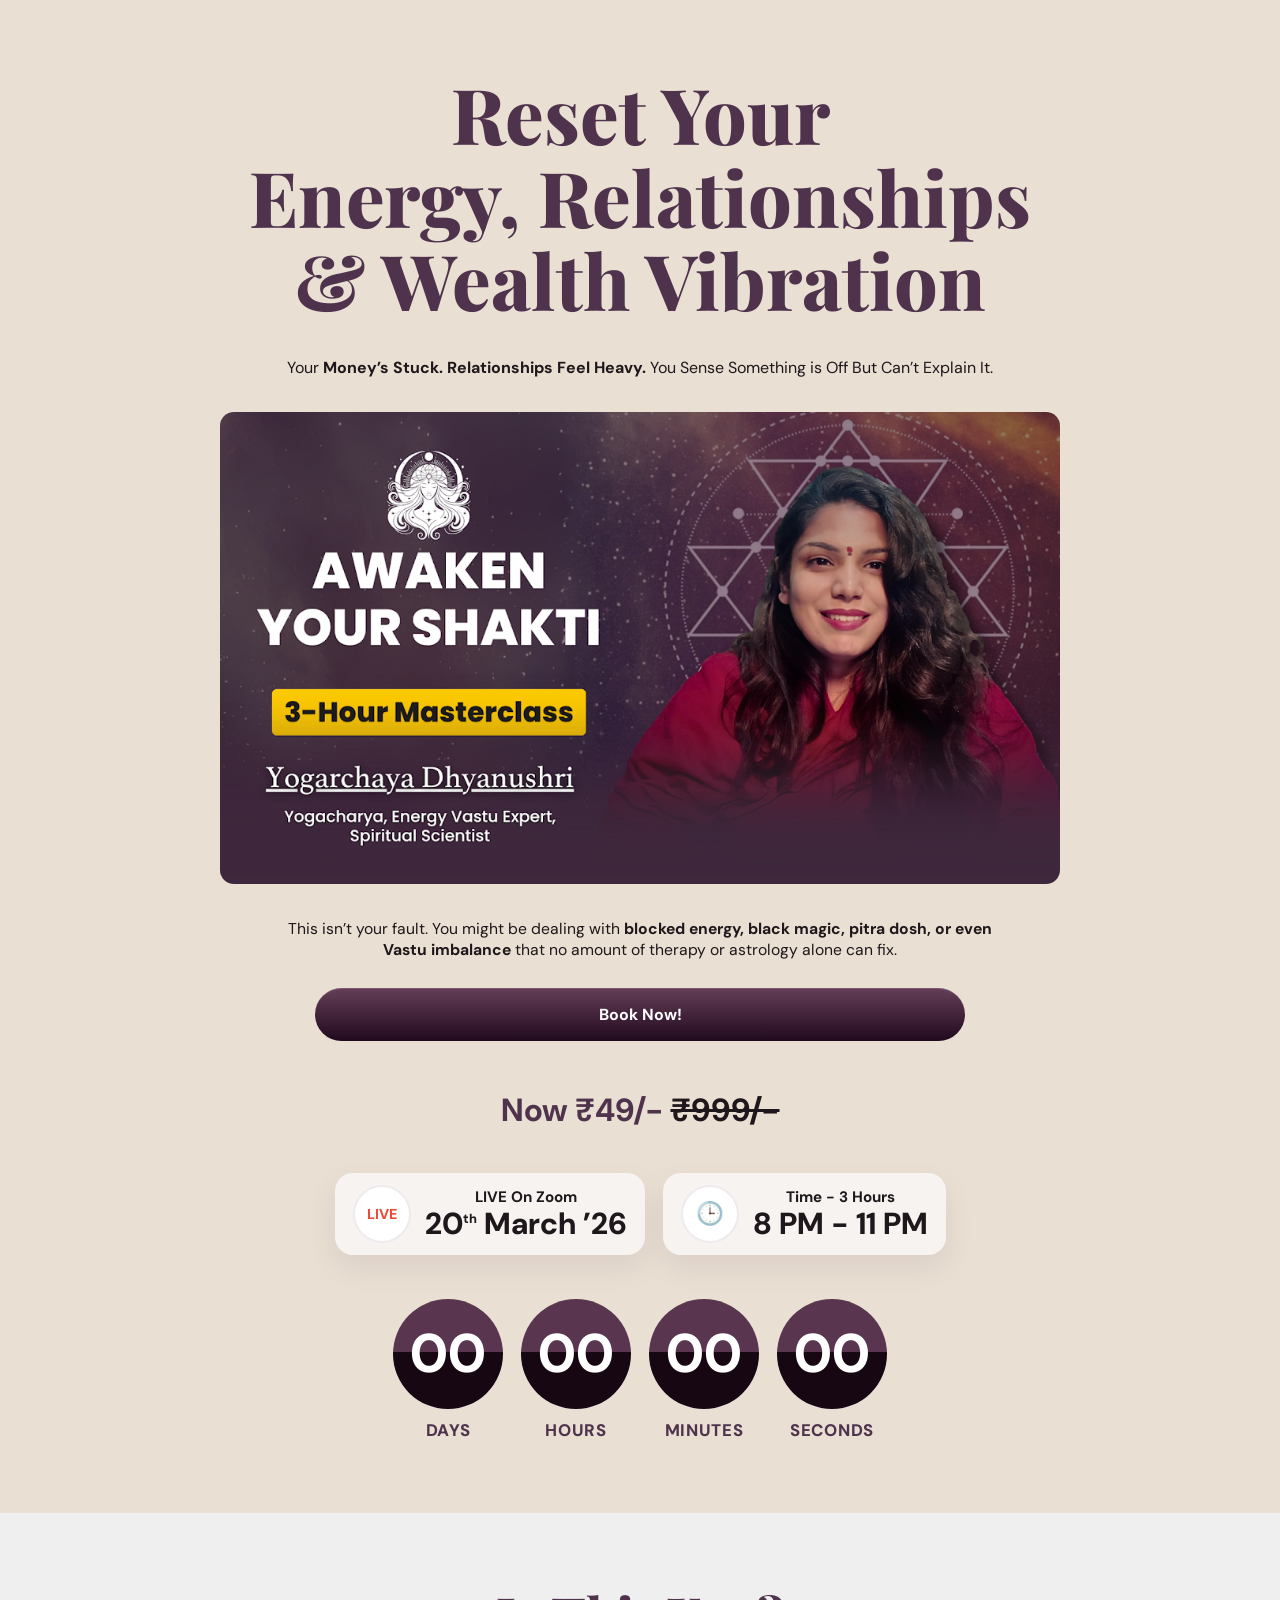
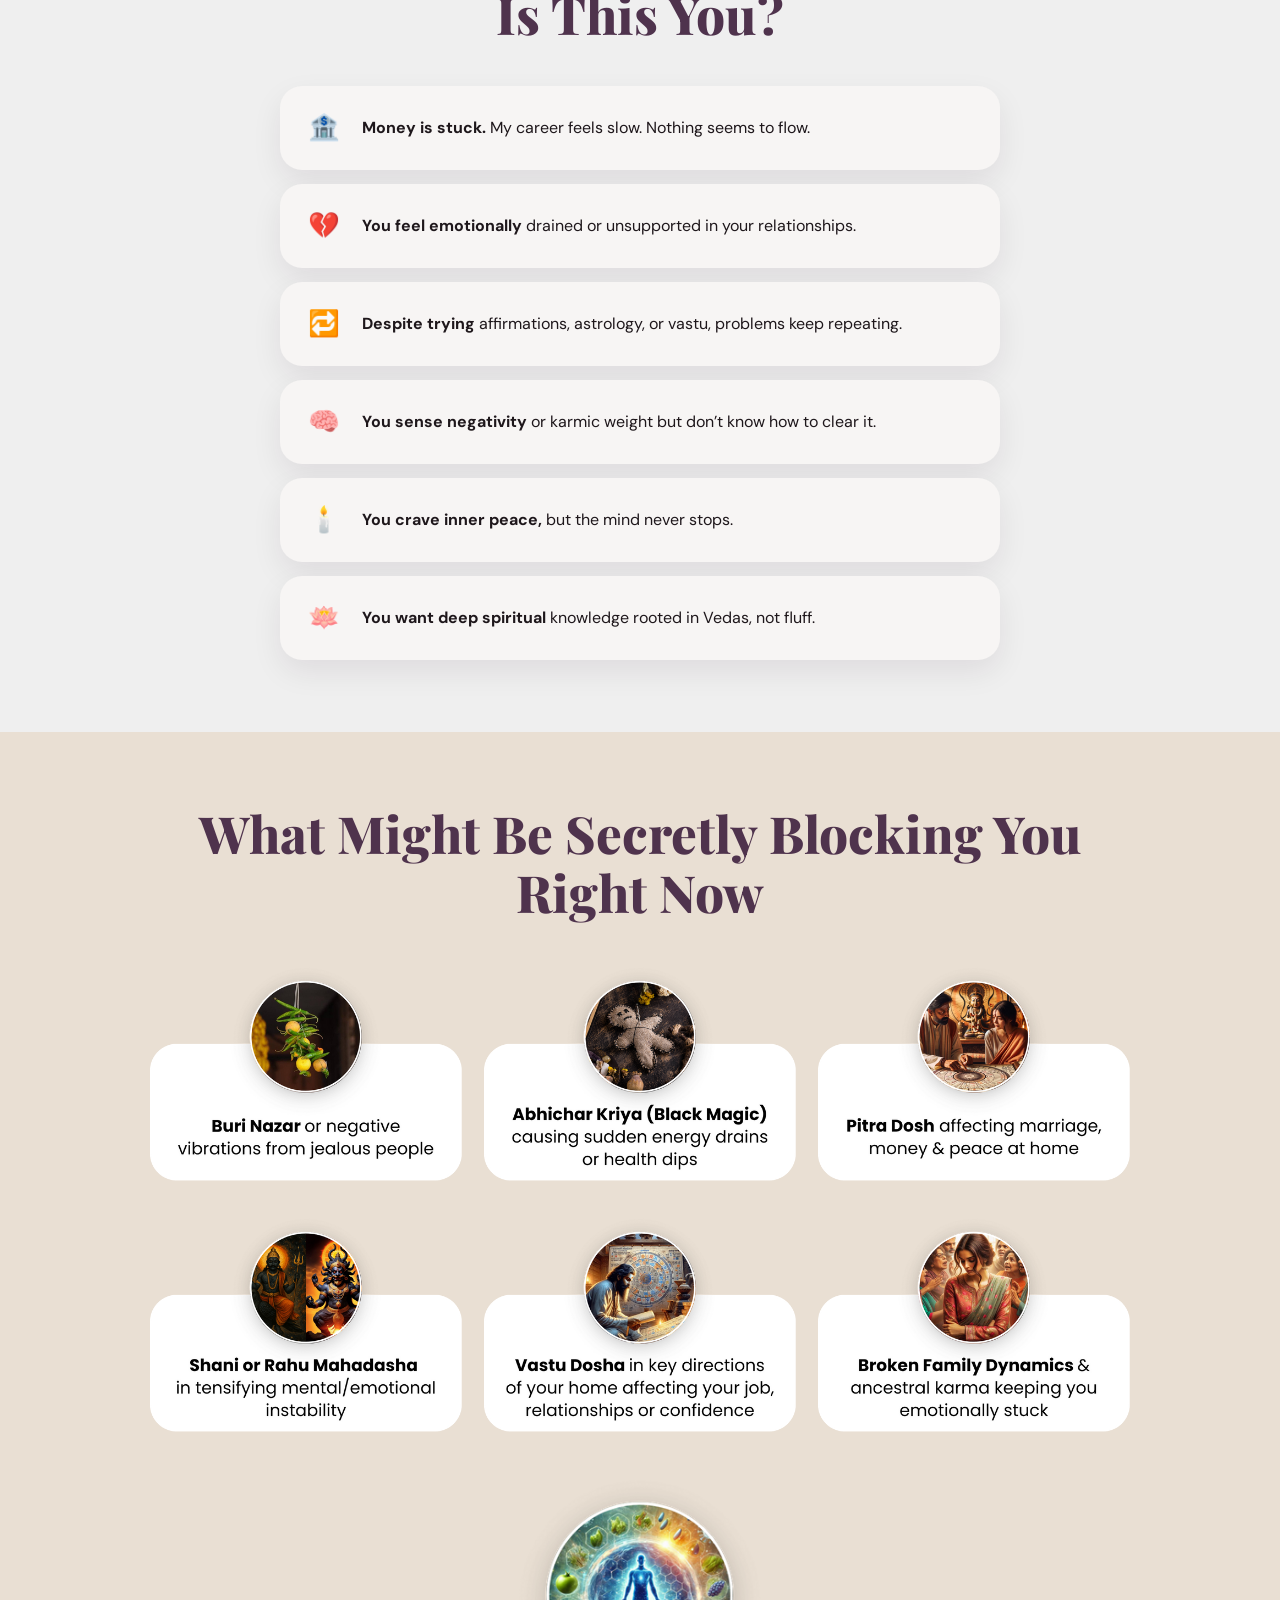
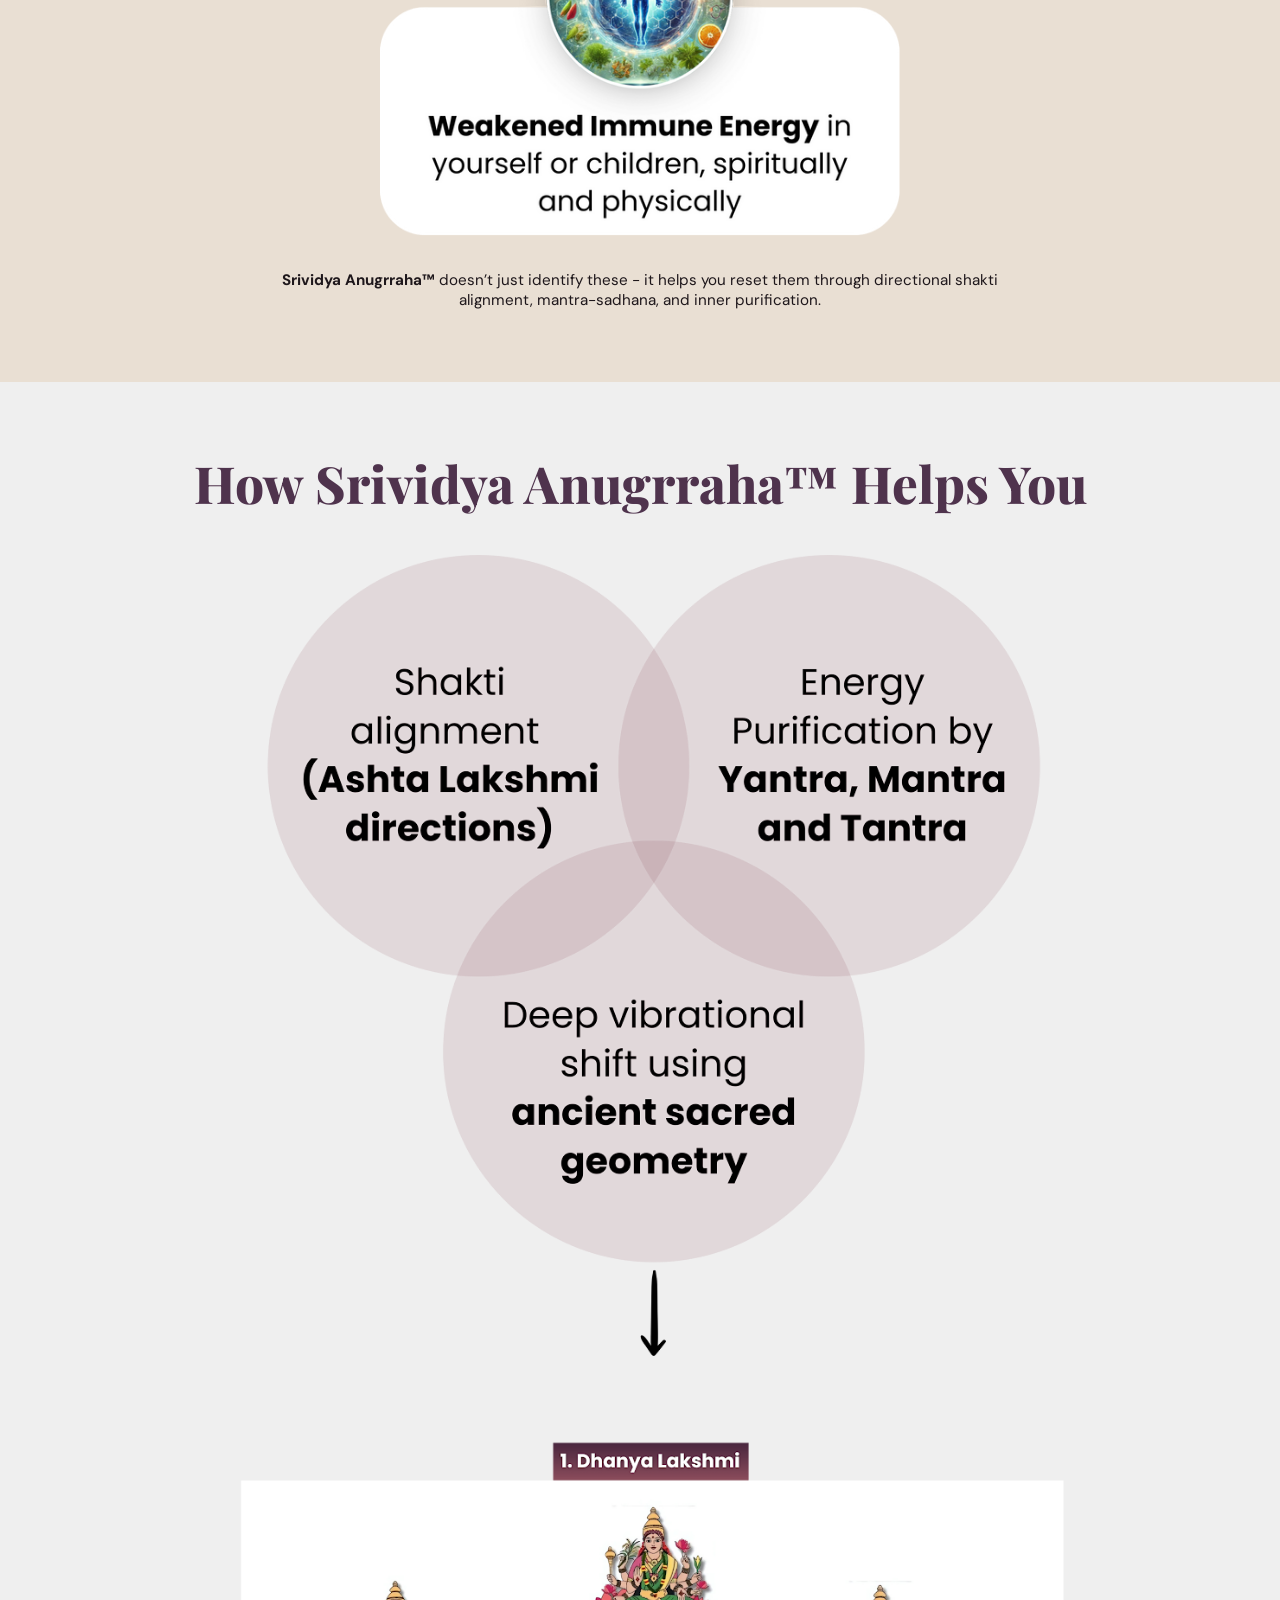
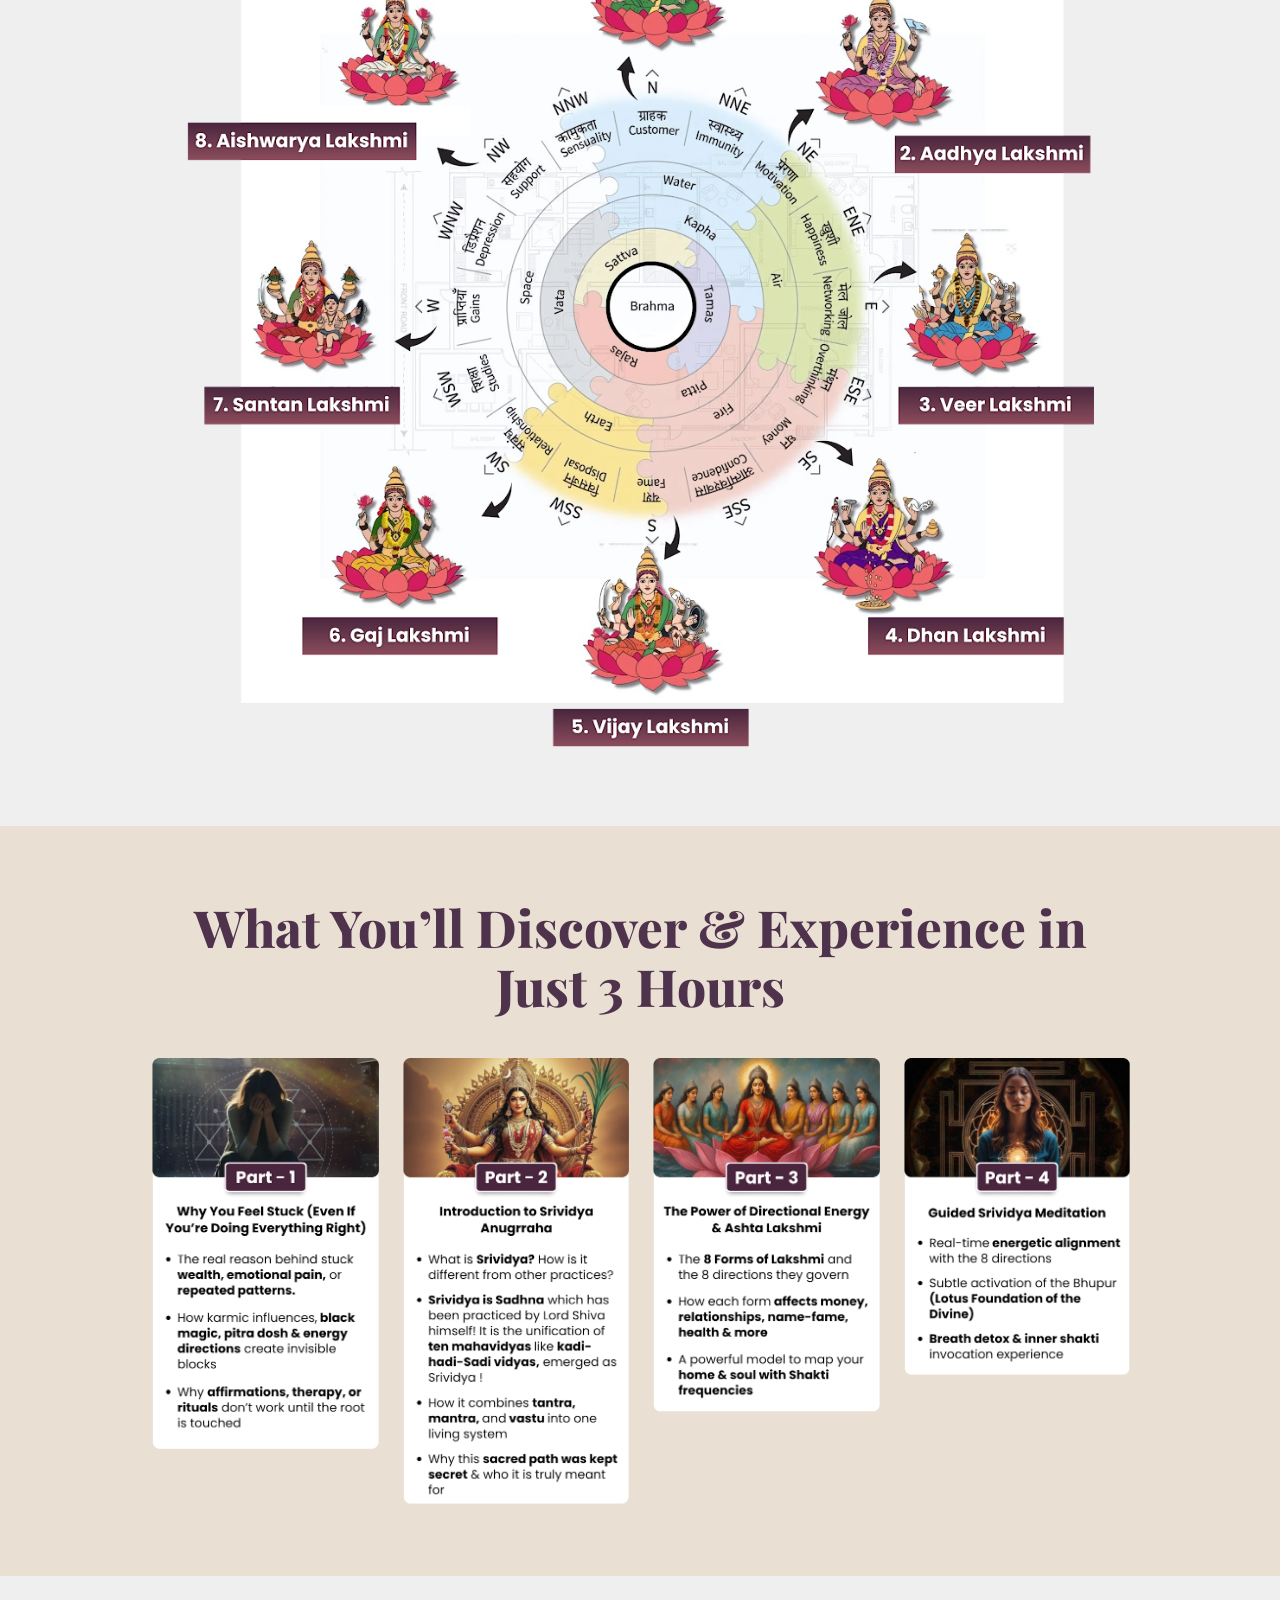
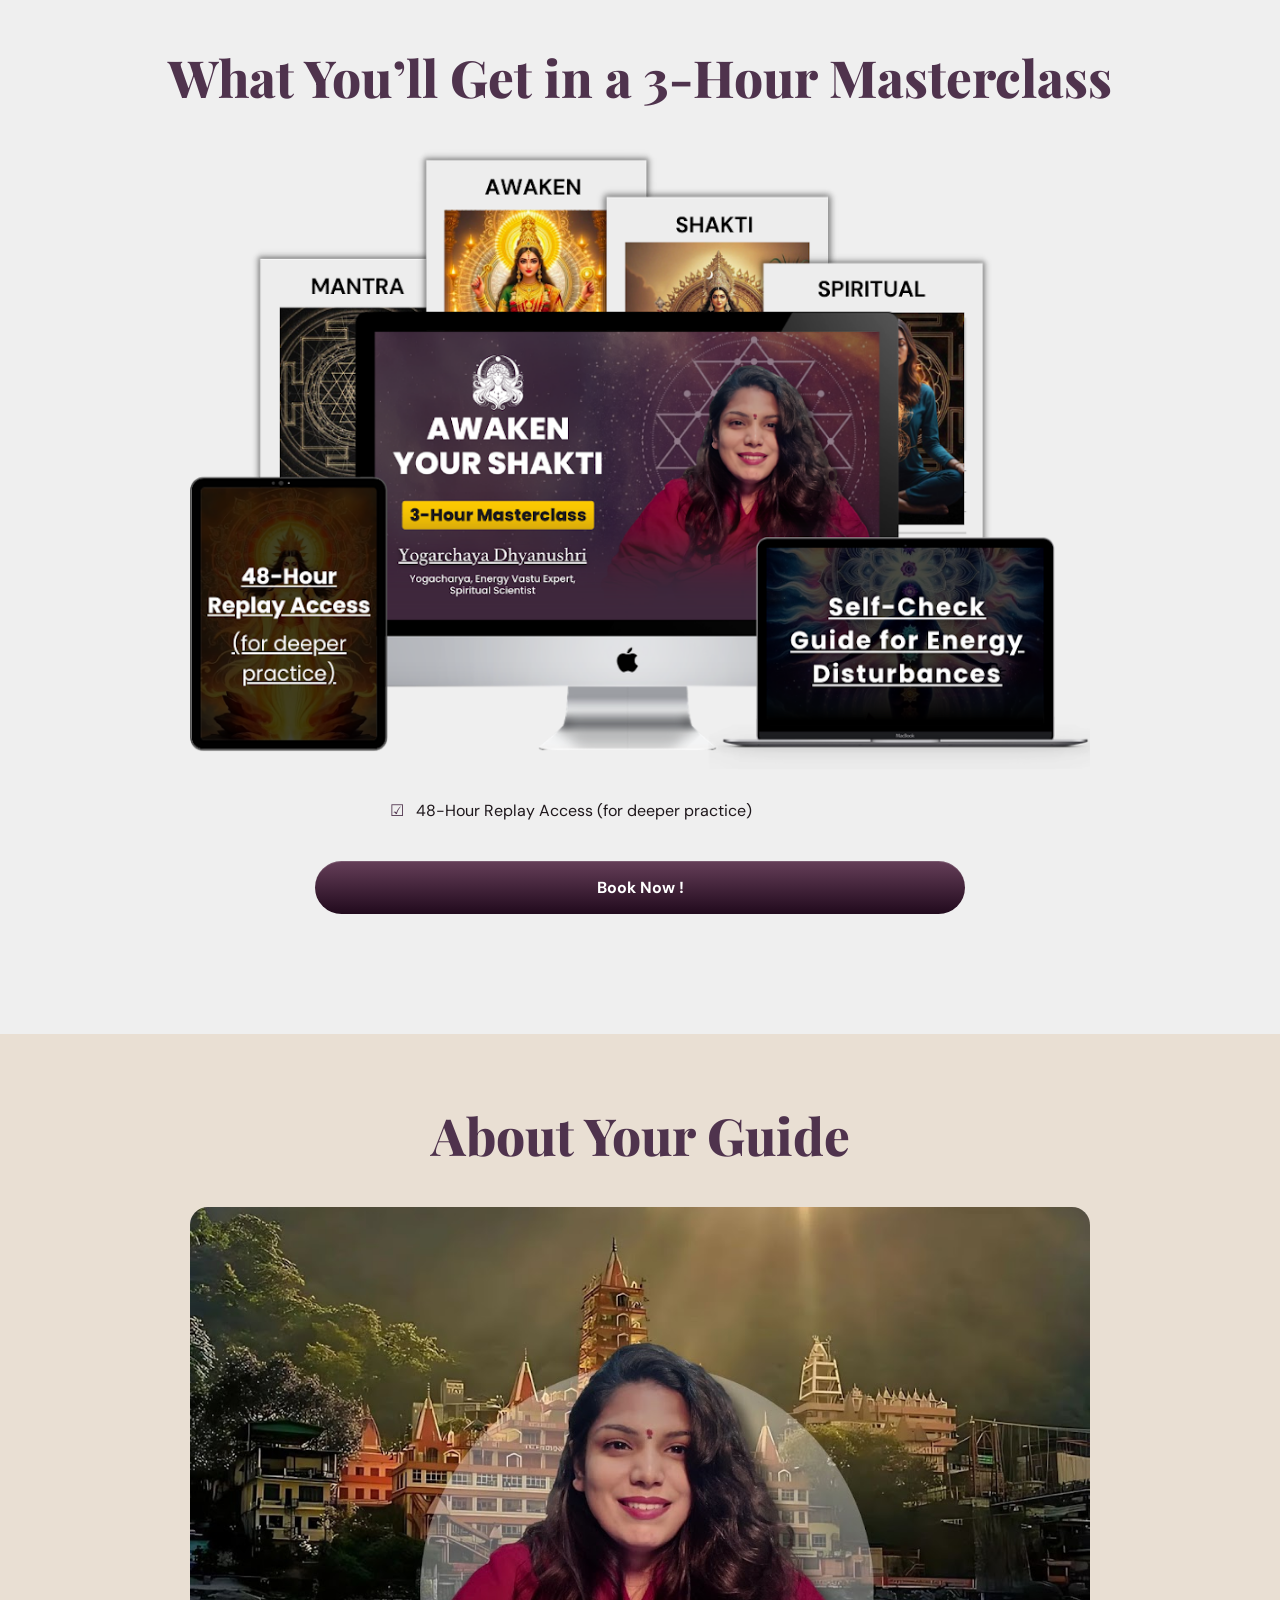
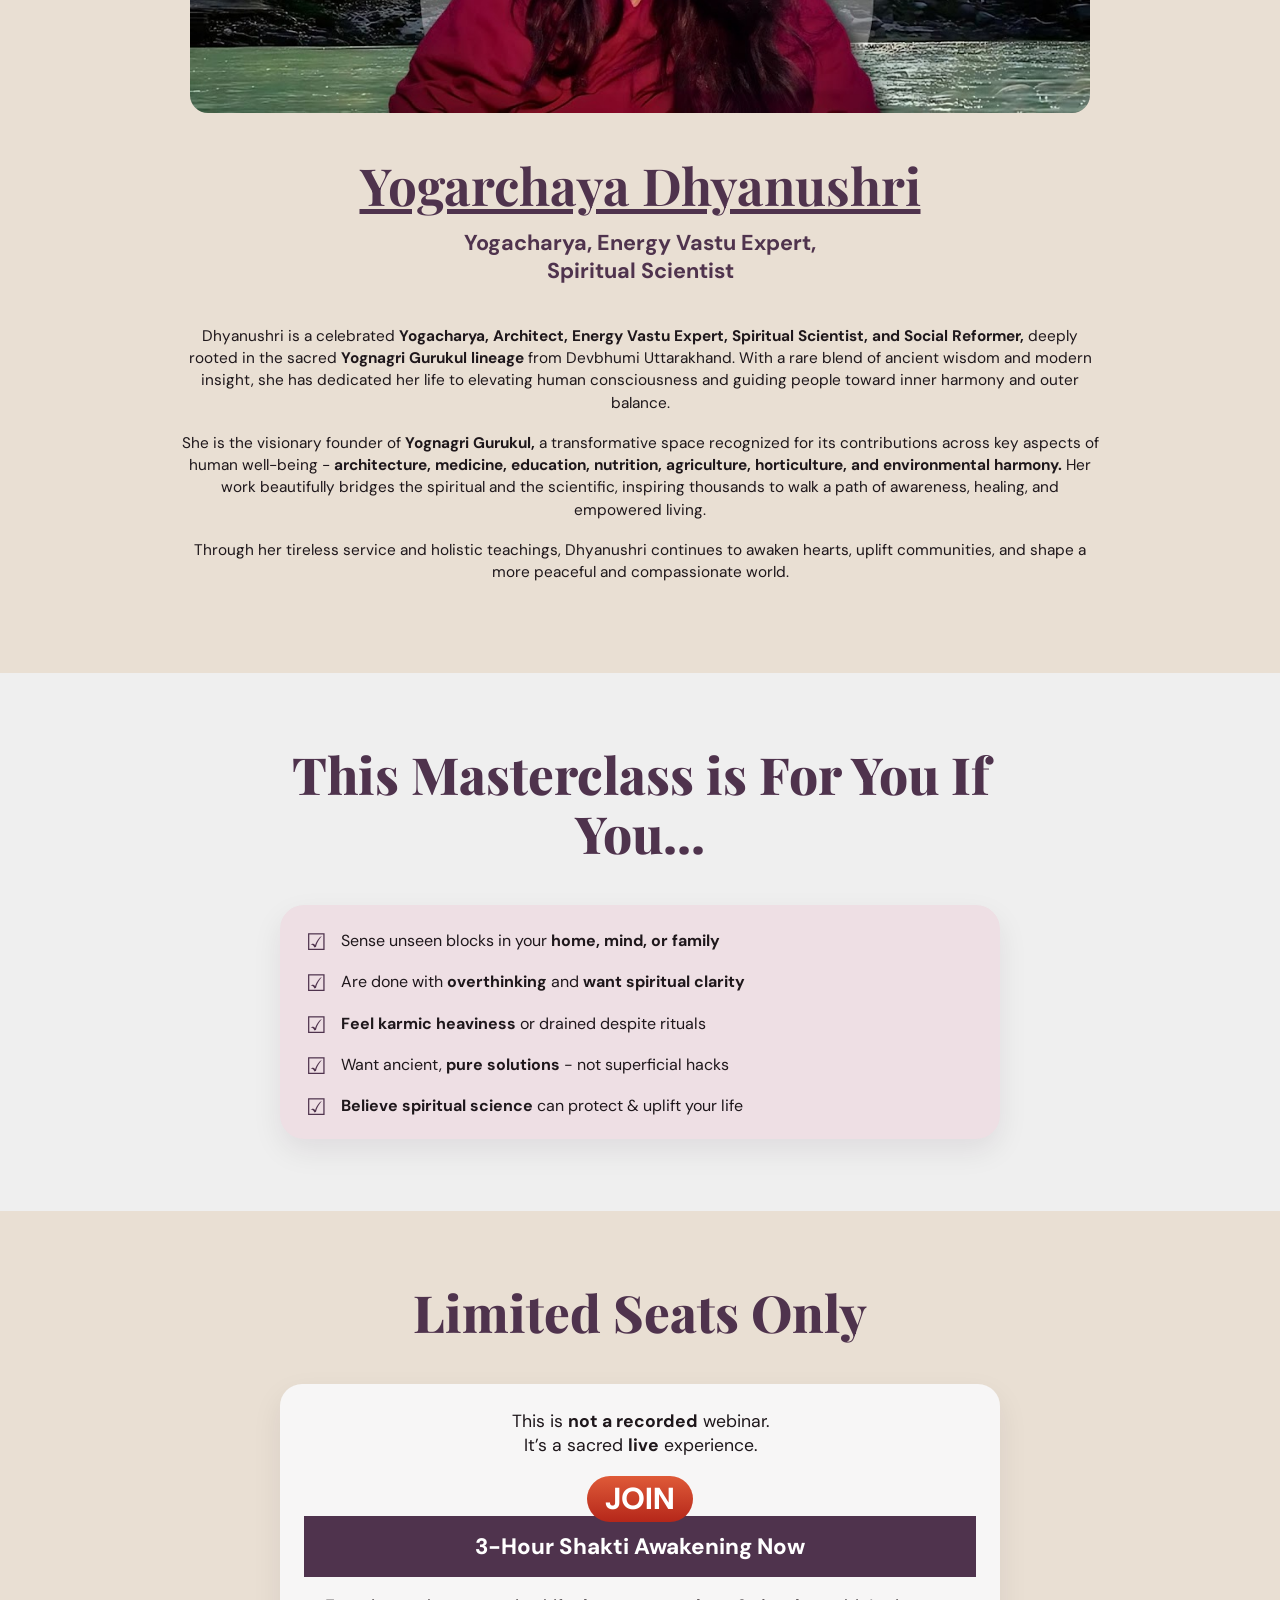
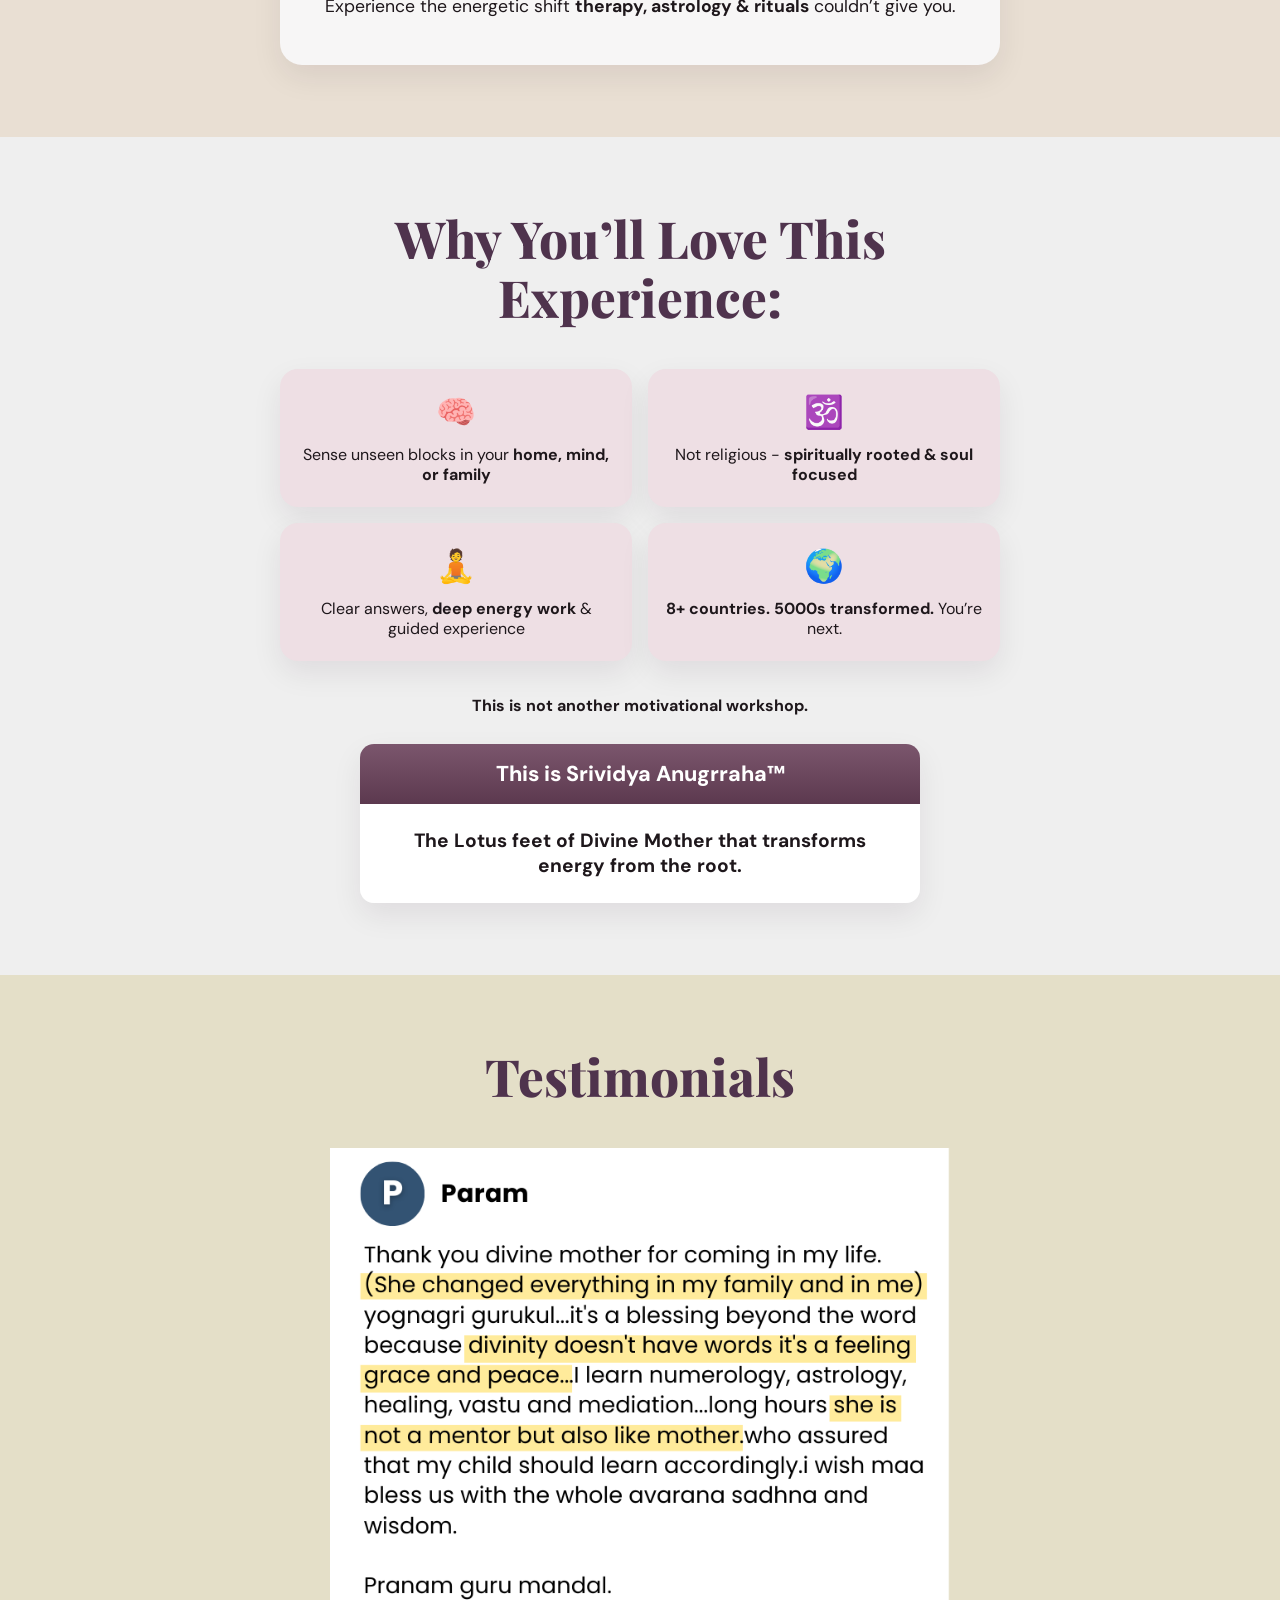
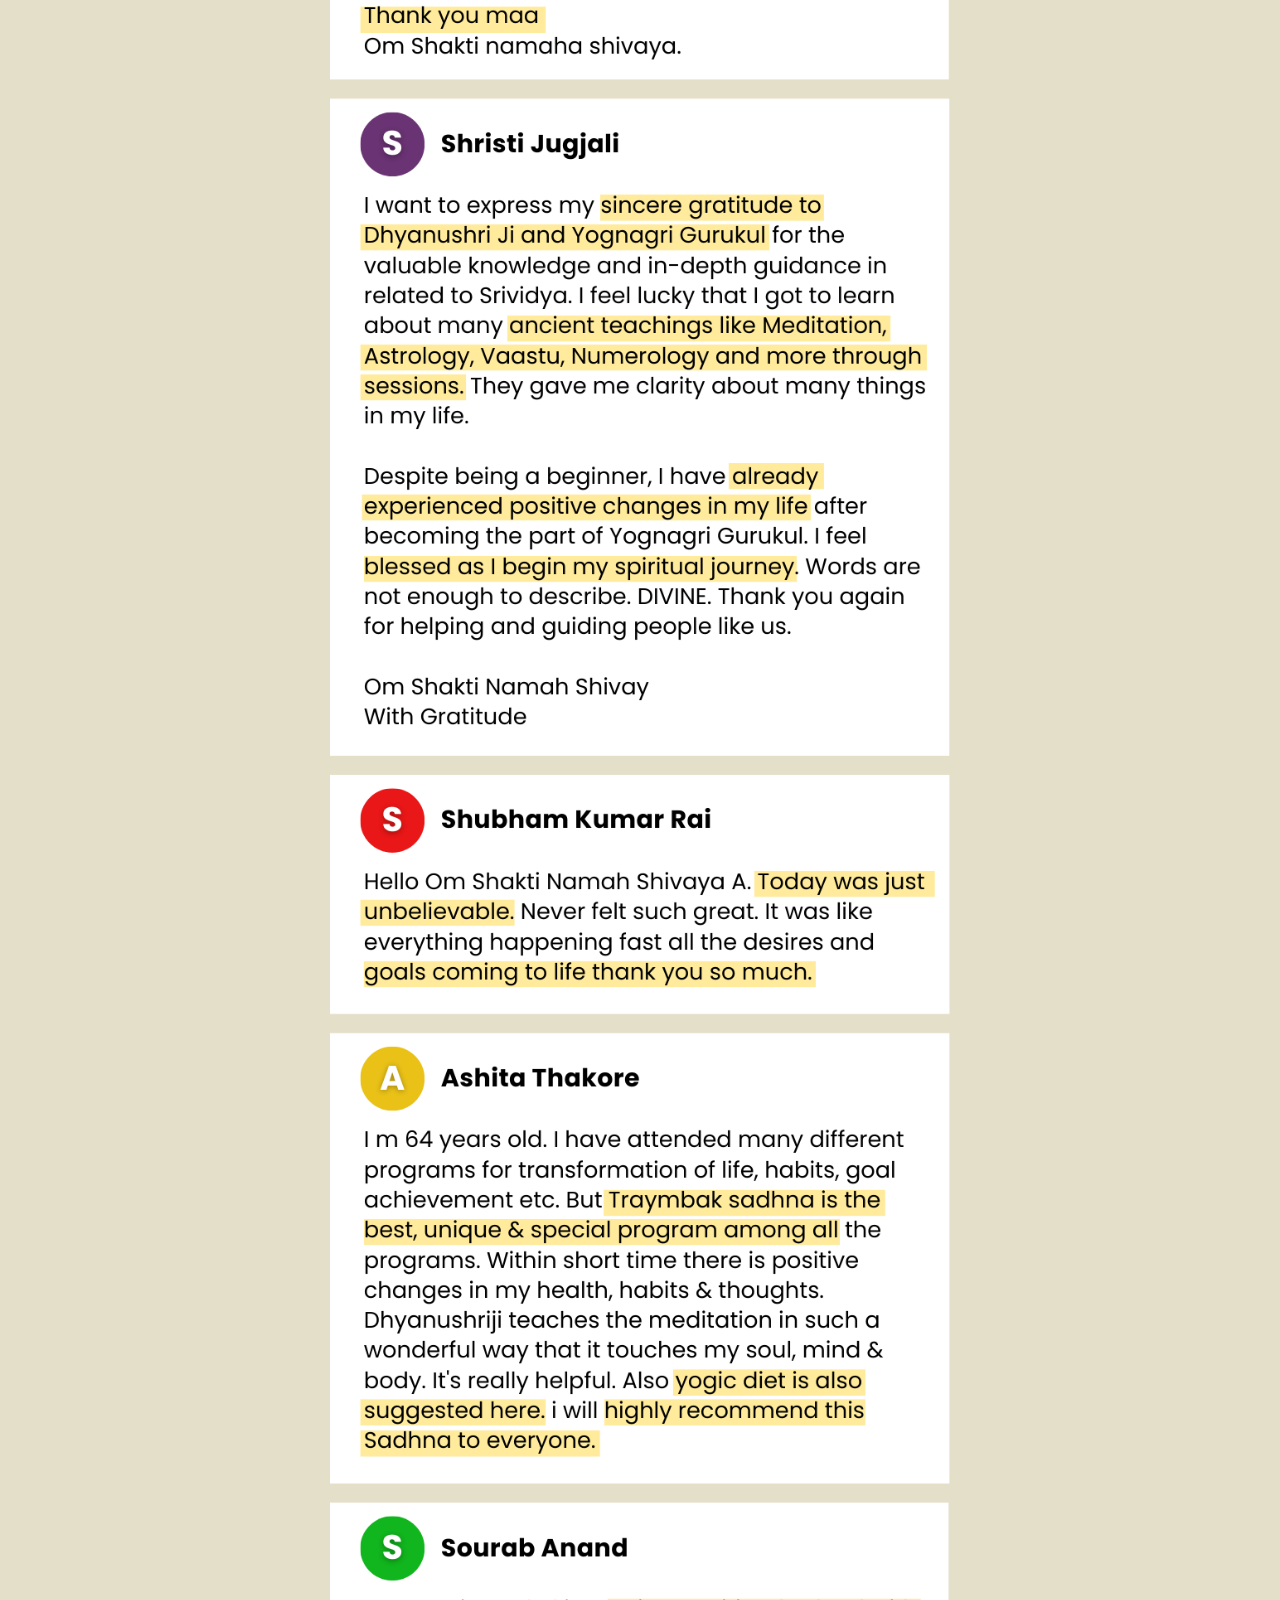
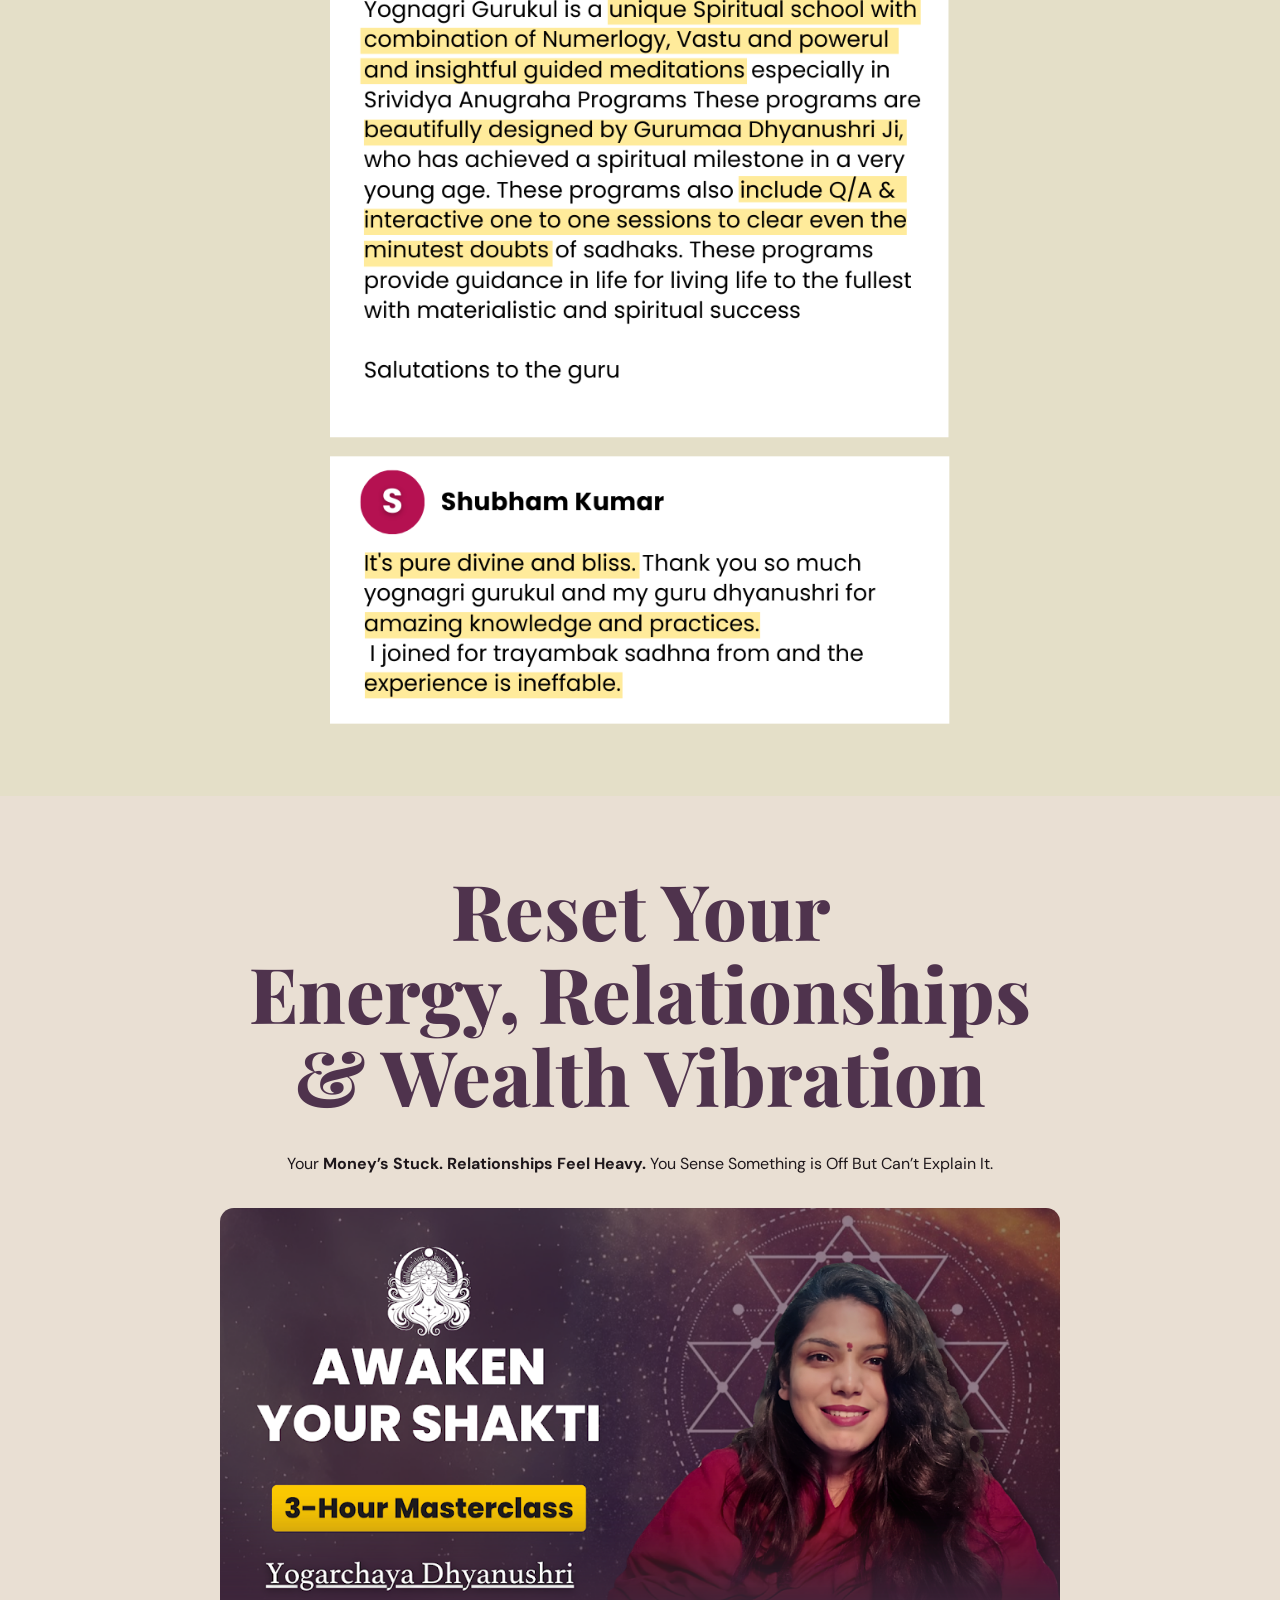
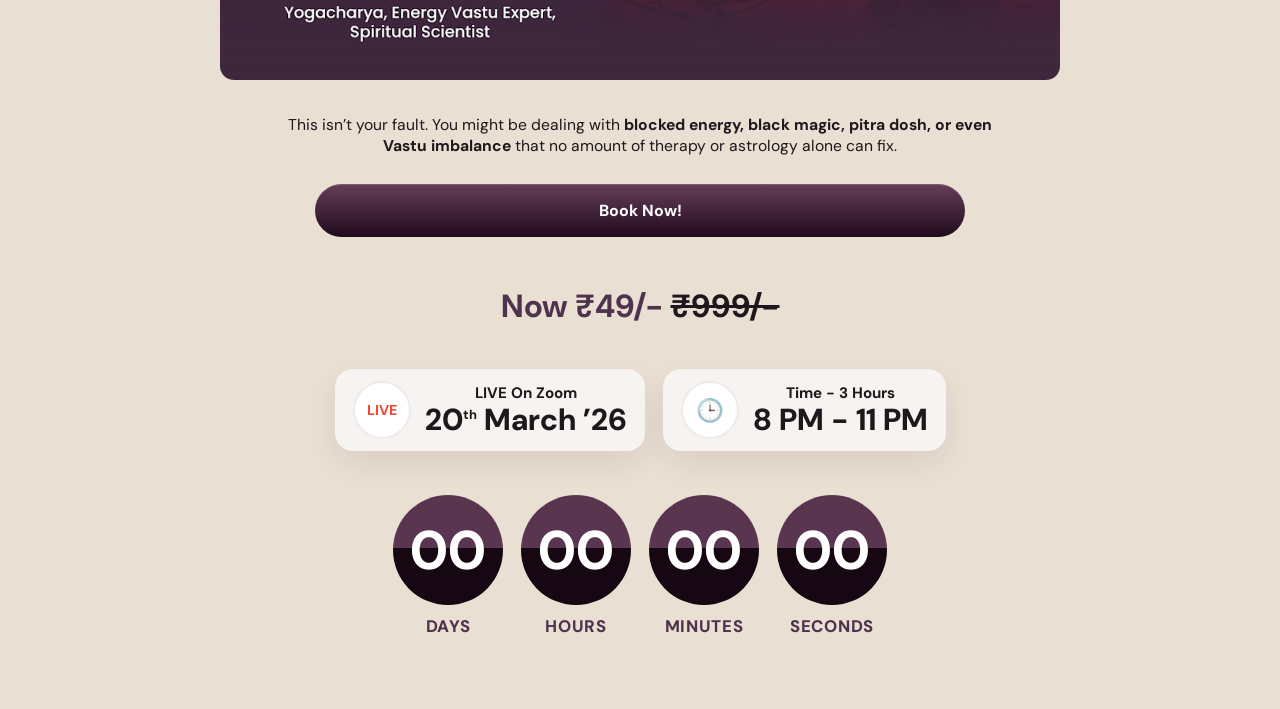
==== index.html @ 4194f7ba "Entire temp landing page for Yognagri Gurukul created overnight" ====
<!DOCTYPE html>
<html lang="en">
<head>
  <meta charset="UTF-8" />
  <meta name="viewport" content="width=device-width, initial-scale=1.0" />
  <title>Awaken Your Shakti</title>
  <link rel="preconnect" href="https://fonts.googleapis.com" />
  <link rel="preconnect" href="https://fonts.gstatic.com" crossorigin />
  <link href="https://fonts.googleapis.com/css2?family=DM+Sans:wght@400;500;700;800&family=Playfair+Display:wght@600;700;800&display=swap" rel="stylesheet" />
  <link rel="stylesheet" href="styles.css" />
</head>
<body>
  <main>
    <section class="section hero-section section-beige">
      <div class="container hero-wrap">
        <h1 class="hero-title">
          Reset Your<br />
          Energy, Relationships<br />
          &amp; Wealth Vibration
        </h1>

        <p class="hero-subtitle">
          Your <strong>Money’s Stuck. Relationships Feel Heavy.</strong> You Sense Something is Off But Can’t Explain It.
        </p>

        <div class="hero-banner">
          <img src="assets/masterclassawakenimg.png" alt="Awaken Your Shakti masterclass hero" />
        </div>

        <p class="hero-note">
          This isn’t your fault. You might be dealing with <strong>blocked energy, black magic, pitra dosh, or even Vastu imbalance</strong> that no amount of therapy or astrology alone can fix.
        </p>

        <a class="book-btn" href="https://rzp.io/rzp/arOeUis" target="_blank" rel="noopener noreferrer">Book Now!</a>

        <p class="price-line">Now ₹49/- <span>₹999/-</span></p>

        <div class="event-cards">
          <div class="event-card">
            <div class="event-icon">LIVE</div>
            <div>
              <div class="event-label">LIVE On Zoom</div>
              <div class="event-value">20<sup>th</sup> March ’26</div>
            </div>
          </div>

          <div class="event-card">
            <div class="event-icon clock-icon">🕒</div>
            <div>
              <div class="event-label">Time - 3 Hours</div>
              <div class="event-value">8 PM - 11 PM</div>
            </div>
          </div>
        </div>

        <div class="countdown" id="countdown-main">
          <div class="countdown-item">
            <div class="countdown-circle"><span data-unit="days">00</span></div>
            <p>DAYS</p>
          </div>
          <div class="countdown-item">
            <div class="countdown-circle"><span data-unit="hours">00</span></div>
            <p>HOURS</p>
          </div>
          <div class="countdown-item">
            <div class="countdown-circle"><span data-unit="minutes">00</span></div>
            <p>MINUTES</p>
          </div>
          <div class="countdown-item">
            <div class="countdown-circle"><span data-unit="seconds">00</span></div>
            <p>SECONDS</p>
          </div>
        </div>
      </div>
    </section>

    <section class="section section-gray">
      <div class="container narrow">
        <h2 class="section-title">Is This You?</h2>

        <div class="stack-cards">
          <div class="info-card">
            <div class="mini-icon">🏦</div>
            <p><strong>Money is stuck.</strong> My career feels slow. Nothing seems to flow.</p>
          </div>

          <div class="info-card">
            <div class="mini-icon">💔</div>
            <p><strong>You feel emotionally</strong> drained or unsupported in your relationships.</p>
          </div>

          <div class="info-card">
            <div class="mini-icon">🔁</div>
            <p><strong>Despite trying</strong> affirmations, astrology, or vastu, problems keep repeating.</p>
          </div>

          <div class="info-card">
            <div class="mini-icon">🧠</div>
            <p><strong>You sense negativity</strong> or karmic weight but don’t know how to clear it.</p>
          </div>

          <div class="info-card">
            <div class="mini-icon">🕯️</div>
            <p><strong>You crave inner peace,</strong> but the mind never stops.</p>
          </div>

          <div class="info-card">
            <div class="mini-icon">🪷</div>
            <p><strong>You want deep spiritual</strong> knowledge rooted in Vedas, not fluff.</p>
          </div>
        </div>
      </div>
    </section>

    <section class="section section-beige">
      <div class="container">
        <h2 class="section-title">
          What Might Be Secretly Blocking You Right Now<br />
        </h2>

        <div class="blocking-image-grid">
          <img src="assets/burinazarimg.png" alt="Buri Nazar or negative vibrations from jealous people" />
          <img src="assets/abhicharkriyaimg.png" alt="Abhichar Kriya black magic causing sudden energy drains or health dips" />
          <img src="assets/pitradoshimg.png" alt="Pitra Dosh affecting marriage, money and peace at home" />
          <img src="assets/shanirahumahadashaimg.png" alt="Shani or Rahu Mahadasha intensifying mental and emotional instability" />
          <img src="assets/vastudoshaimg.png" alt="Vastu Dosha in key directions of your home affecting your job, relationships or confidence" />
          <img src="assets/brokenfamilydynamicsimg.png" alt="Broken Family Dynamics and ancestral karma keeping you emotionally stuck" />
        </div>

        <div class="blocking-center-image">
          <img src="assets/weakenedimmuneenergyimg.png" alt="Weakened immune energy in yourself or children, spiritually and physically" />
        </div>

        <p class="small-center-copy">
          <strong>Srividya Anugrraha™</strong> doesn’t just identify these - it helps you reset them through directional shakti alignment, mantra-sadhana, and inner purification.
        </p>
      </div>
    </section>

    <section class="section section-gray">
      <div class="container">
        <h2 class="section-title">How Srividya Anugrraha™ Helps You</h2>

        <div class="feature-composite">
          <img src="assets/ashtalakshmivennimg.png" alt="Srividya Anugrraha explanation with venn diagram and Ashta Lakshmi direction diagram" />
        </div>
      </div>
    </section>

    <section class="section section-beige">
      <div class="container">
        <h2 class="section-title">What You’ll Discover &amp; Experience in Just 3 Hours</h2>

        <div class="discover-grid">
          <div class="discover-card">
            <img src="assets/part1stuckimg.png" alt="Part 1 why you feel stuck" />
          </div>
          <div class="discover-card">
            <img src="assets/part2img.png" alt="Part 2 introduction to Srividya Anugrraha" />
          </div>
          <div class="discover-card">
            <img src="assets/part3img.png" alt="Part 3 directional energy and Ashta Lakshmi" />
          </div>
          <div class="discover-card">
            <img src="assets/part4img.png" alt="Part 4 guided Srividya meditation" />
          </div>
        </div>
      </div>
    </section>

    <section class="section section-gray">
      <div class="container">
        <h2 class="section-title">What You’ll Get in a 3-Hour Masterclass</h2>

        <div class="devices-wrap">
          <div class="devices-image">
            <img src="assets/masterclassimg.png" alt="Masterclass device mockup with replay access and self-check guide" />
          </div>
        </div>

        <div class="single-benefit">
          <span>☑</span>
          <p>48-Hour Replay Access (for deeper practice)</p>
        </div>

        <a class="book-btn" href="https://rzp.io/rzp/arOeUis" target="_blank" rel="noopener noreferrer">Book Now !</a>
      </div>
    </section>

    <section class="section section-beige">
      <div class="container guide-container">
        <h2 class="section-title">About Your Guide</h2>

        <div class="guide-image">
          <img src="assets/aboutmedhyanushriimg.jpg" alt="Yogarchaya Dhyanushri" />
        </div>

        <h3 class="guide-name">Yogarchaya Dhyanushri</h3>
        <p class="guide-role">Yogacharya, Energy Vastu Expert,<br />Spiritual Scientist</p>

        <div class="guide-copy">
          <p>
            Dhyanushri is a celebrated <strong>Yogacharya, Architect, Energy Vastu Expert, Spiritual Scientist, and Social Reformer,</strong> deeply rooted in the sacred <strong>Yognagri Gurukul lineage</strong> from Devbhumi Uttarakhand. With a rare blend of ancient wisdom and modern insight, she has dedicated her life to elevating human consciousness and guiding people toward inner harmony and outer balance.
          </p>
          <p>
            She is the visionary founder of <strong>Yognagri Gurukul,</strong> a transformative space recognized for its contributions across key aspects of human well-being - <strong>architecture, medicine, education, nutrition, agriculture, horticulture, and environmental harmony.</strong> Her work beautifully bridges the spiritual and the scientific, inspiring thousands to walk a path of awareness, healing, and empowered living.
          </p>
          <p>
            Through her tireless service and holistic teachings, Dhyanushri continues to awaken hearts, uplift communities, and shape a more peaceful and compassionate world.
          </p>
        </div>
      </div>
    </section>

    <section class="section section-gray">
      <div class="container narrow">
        <h2 class="section-title">This Masterclass is For You If You...</h2>

        <div class="pink-checklist">
          <div class="check-row"><span>☑</span><p>Sense unseen blocks in your <strong>home, mind, or family</strong></p></div>
          <div class="check-row"><span>☑</span><p>Are done with <strong>overthinking</strong> and <strong>want spiritual clarity</strong></p></div>
          <div class="check-row"><span>☑</span><p><strong>Feel karmic heaviness</strong> or drained despite rituals</p></div>
          <div class="check-row"><span>☑</span><p>Want ancient, <strong>pure solutions</strong> - not superficial hacks</p></div>
          <div class="check-row"><span>☑</span><p><strong>Believe spiritual science</strong> can protect &amp; uplift your life</p></div>
        </div>
      </div>
    </section>

    <section class="section section-beige">
      <div class="container narrow">
        <h2 class="section-title limited-title">Limited Seats Only</h2>

        <div class="limited-card">
          <p>This is <strong>not a recorded</strong> webinar.<br />It’s a sacred <strong>live</strong> experience.</p>
          <div class="join-pill">JOIN</div>
          <div class="limited-strip">3-Hour Shakti Awakening Now</div>
          <p>Experience the energetic shift <strong>therapy, astrology &amp; rituals</strong> couldn’t give you.</p>
        </div>
      </div>
    </section>

    <section class="section section-gray">
      <div class="container narrow">
        <h2 class="section-title">Why You’ll Love This Experience:</h2>

        <div class="love-grid">
          <div class="love-card">
            <div class="love-icon">🧠</div>
            <p>Sense unseen blocks in your <strong>home, mind, or family</strong></p>
          </div>

          <div class="love-card">
            <div class="love-icon">🕉️</div>
            <p>Not religious - <strong>spiritually rooted &amp; soul focused</strong></p>
          </div>

          <div class="love-card">
            <div class="love-icon">🧘</div>
            <p>Clear answers, <strong>deep energy work</strong> &amp; guided experience</p>
          </div>

          <div class="love-card">
            <div class="love-icon">🌍</div>
            <p><strong>8+ countries. 5000s transformed.</strong> You’re next.</p>
          </div>
        </div>

        <p class="not-workshop">This is not another motivational workshop.</p>

        <div class="statement-card">
          <div class="statement-head">This is Srividya Anugrraha™</div>
          <div class="statement-body">
            The Lotus feet of Divine Mother that transforms energy from the root.
          </div>
        </div>
      </div>
    </section>

    <section class="section section-olive">
      <div class="container testimonials-wrap">
        <h2 class="section-title">Testimonials</h2>

        <div class="testimonial-image-wrap">
          <img src="assets/testimonialimg.png" alt="Testimonials from participants" />
        </div>
      </div>
    </section>

    <section class="section hero-section section-beige">
      <div class="container hero-wrap">
        <h1 class="hero-title">
          Reset Your<br />
          Energy, Relationships<br />
          &amp; Wealth Vibration
        </h1>

        <p class="hero-subtitle">
          Your <strong>Money’s Stuck. Relationships Feel Heavy.</strong> You Sense Something is Off But Can’t Explain It.
        </p>

        <div class="hero-banner">
          <img src="assets/masterclassawakenimg.png" alt="Awaken Your Shakti masterclass hero repeated at bottom" />
        </div>

        <p class="hero-note">
          This isn’t your fault. You might be dealing with <strong>blocked energy, black magic, pitra dosh, or even Vastu imbalance</strong> that no amount of therapy or astrology alone can fix.
        </p>

        <a class="book-btn" href="https://rzp.io/rzp/arOeUis" target="_blank" rel="noopener noreferrer">Book Now!</a>

        <p class="price-line">Now ₹49/- <span>₹999/-</span></p>

        <div class="event-cards">
          <div class="event-card">
            <div class="event-icon">LIVE</div>
            <div>
              <div class="event-label">LIVE On Zoom</div>
              <div class="event-value">20<sup>th</sup> March ’26</div>
            </div>
          </div>

          <div class="event-card">
            <div class="event-icon clock-icon">🕒</div>
            <div>
              <div class="event-label">Time - 3 Hours</div>
              <div class="event-value">8 PM - 11 PM</div>
            </div>
          </div>
        </div>

        <div class="countdown" id="countdown-bottom">
          <div class="countdown-item">
            <div class="countdown-circle"><span data-unit="days">00</span></div>
            <p>DAYS</p>
          </div>
          <div class="countdown-item">
            <div class="countdown-circle"><span data-unit="hours">00</span></div>
            <p>HOURS</p>
          </div>
          <div class="countdown-item">
            <div class="countdown-circle"><span data-unit="minutes">00</span></div>
            <p>MINUTES</p>
          </div>
          <div class="countdown-item">
            <div class="countdown-circle"><span data-unit="seconds">00</span></div>
            <p>SECONDS</p>
          </div>
        </div>
      </div>
    </section>
  </main>

  <script src="script.js"></script>
</body>
</html>
---- styles.css ----
:root {
  --bg-beige: #e9dfd3;
  --bg-gray: #efefef;
  --bg-olive: #e4dfc8;
  --text-dark: #1e171b;
  --heading: #4f334d;
  --purple-deep: #2a0f24;
  --purple-mid: #5b3550;
  --white: #ffffff;
  --card-shadow: 0 12px 30px rgba(39, 18, 34, 0.08);
  --max-width: 980px;
}

* {
  box-sizing: border-box;
}

html {
  scroll-behavior: smooth;
}

body {
  margin: 0;
  font-family: "DM Sans", sans-serif;
  color: var(--text-dark);
  background: var(--bg-beige);
}

img {
  display: block;
  max-width: 100%;
}

a {
  text-decoration: none;
}

.section {
  padding: 72px 20px;
}

.section-beige {
  background: var(--bg-beige);
}

.section-gray {
  background: var(--bg-gray);
}

.section-olive {
  background: var(--bg-olive);
}

.container {
  max-width: var(--max-width);
  margin: 0 auto;
}

.narrow {
  max-width: 720px;
}

.hero-wrap {
  text-align: center;
}

.hero-title,
.section-title,
.limited-title,
.guide-name {
  font-family: "Playfair Display", serif;
  color: var(--heading);
}

.hero-title {
  font-size: clamp(2.8rem, 6vw, 5.1rem);
  line-height: 1.08;
  font-weight: 800;
  margin: 0 0 36px;
}

.hero-subtitle,
.hero-note,
.small-center-copy,
.not-workshop {
  text-align: center;
}

.hero-subtitle {
  font-size: 1rem;
  margin: 0 auto 34px;
  max-width: 740px;
}

.hero-banner {
  max-width: 840px;
  margin: 0 auto 34px;
  border-radius: 14px;
  overflow: hidden;
}

.hero-banner img {
  width: 100%;
  height: auto;
  display: block;
}

.hero-note {
  max-width: 720px;
  margin: 0 auto 28px;
  font-size: 0.98rem;
}

.book-btn {
  display: block;
  width: min(100%, 650px);
  margin: 0 auto 48px;
  padding: 16px 22px;
  border-radius: 999px;
  color: #fff;
  font-weight: 700;
  text-align: center;
  background: linear-gradient(180deg, #653e58 0%, #210a1d 100%);
  box-shadow: inset 0 1px 0 rgba(255, 255, 255, 0.14);
}

.price-line {
  margin: 0 0 42px;
  text-align: center;
  font-size: 2rem;
  color: var(--heading);
  font-weight: 700;
}

.price-line span {
  text-decoration: line-through;
  color: var(--text-dark);
}

.event-cards {
  display: flex;
  justify-content: center;
  gap: 18px;
  flex-wrap: wrap;
  margin-bottom: 44px;
}

.event-card {
  display: flex;
  align-items: center;
  gap: 14px;
  min-width: 250px;
  background: #f7f3f0;
  border-radius: 18px;
  padding: 12px 18px;
  box-shadow: var(--card-shadow);
}

.event-icon {
  width: 58px;
  height: 58px;
  border-radius: 50%;
  display: grid;
  place-items: center;
  background: #fff;
  border: 2px solid rgba(91, 53, 80, 0.1);
  color: #ef4937;
  font-size: 0.9rem;
  font-weight: 800;
  flex-shrink: 0;
}

.clock-icon {
  color: var(--heading);
  font-size: 1.4rem;
}

.event-label {
  font-size: 0.95rem;
  font-weight: 700;
}

.event-value {
  font-size: 1.9rem;
  font-weight: 800;
  line-height: 1.1;
}

.event-value sup {
  font-size: 0.8rem;
}

.countdown {
  display: flex;
  justify-content: center;
  gap: 18px;
  flex-wrap: wrap;
}

.countdown-item {
  text-align: center;
}

.countdown-circle {
  width: 110px;
  height: 110px;
  border-radius: 50%;
  display: grid;
  place-items: center;
  background: linear-gradient(180deg, #5a3550 0 48%, #170713 48% 100%);
  color: #fff;
  font-size: 3.4rem;
  font-weight: 800;
  margin-bottom: 10px;
}

.countdown-item p {
  margin: 0;
  color: var(--heading);
  font-size: 1.05rem;
  font-weight: 800;
  letter-spacing: 0.04em;
}

.section-title {
  text-align: center;
  font-size: clamp(2rem, 4vw, 3.2rem);
  line-height: 1.15;
  margin: 0 0 42px;
  font-weight: 800;
}

.stack-cards {
  display: grid;
  gap: 14px;
}

.info-card {
  display: flex;
  align-items: center;
  gap: 16px;
  background: #f7f5f4;
  border-radius: 22px;
  padding: 20px 22px;
  box-shadow: var(--card-shadow);
}

.info-card p {
  margin: 0;
  font-size: 1rem;
  line-height: 1.32;
}

.mini-icon {
  width: 44px;
  height: 44px;
  flex-shrink: 0;
  display: grid;
  place-items: center;
  font-size: 1.6rem;
  color: var(--heading);
}

.blocking-image-grid {
  display: grid;
  grid-template-columns: repeat(3, minmax(0, 1fr));
  gap: 34px 22px;
  align-items: start;
  margin-bottom: 42px;
}

.blocking-image-grid img {
  width: 100%;
  height: auto;
  display: block;
}

.blocking-center-image {
  max-width: 520px;
  margin: 0 auto 34px;
}

.blocking-center-image img {
  width: 100%;
  height: auto;
  display: block;
}

.small-center-copy {
  max-width: 720px;
  margin: 0 auto;
  font-size: 0.95rem;
}

.feature-composite {
  max-width: 920px;
  margin: 0 auto;
}

.feature-composite img {
  width: 100%;
  height: auto;
  display: block;
}

.discover-grid {
  display: grid;
  grid-template-columns: repeat(4, minmax(0, 1fr));
  gap: 22px;
  align-items: start;
}

.discover-card img {
  width: 100%;
  height: auto;
  display: block;
}

.devices-wrap {
  max-width: 900px;
  margin: 0 auto 30px;
}

.devices-image img {
  width: 100%;
  height: auto;
  display: block;
}

.single-benefit {
  max-width: 500px;
  margin: 0 auto 40px;
  display: flex;
  align-items: center;
  gap: 12px;
  font-size: 1rem;
}

.single-benefit span {
  color: var(--heading);
  font-size: 1rem;
}

.single-benefit p {
  margin: 0;
}

.guide-container {
  text-align: center;
}

.guide-image {
  max-width: 900px;
  margin: 0 auto 38px;
  border-radius: 18px;
  overflow: hidden;
}

.guide-image img {
  width: 100%;
  height: auto;
  display: block;
}

.guide-name {
  font-size: clamp(2rem, 4vw, 3.2rem);
  margin: 0 0 10px;
  text-decoration: underline;
}

.guide-role {
  margin: 0 0 40px;
  font-size: 1.35rem;
  font-weight: 700;
  color: var(--heading);
}

.guide-copy {
  max-width: 920px;
  margin: 0 auto;
  font-size: 0.96rem;
  line-height: 1.45;
}

.guide-copy p {
  margin: 0 0 18px;
}

.pink-checklist {
  background: #eedfe4;
  border-radius: 24px;
  padding: 26px 26px 20px;
  box-shadow: var(--card-shadow);
}

.check-row {
  display: flex;
  align-items: flex-start;
  gap: 14px;
  margin-bottom: 18px;
}

.check-row:last-child {
  margin-bottom: 0;
}

.check-row span {
  font-size: 1.45rem;
  line-height: 1;
  color: var(--heading);
  flex-shrink: 0;
}

.check-row p {
  margin: 0;
  font-size: 1rem;
  line-height: 1.3;
}

.limited-card {
  background: #f7f6f6;
  border-radius: 22px;
  text-align: center;
  padding: 26px 24px 28px;
  box-shadow: var(--card-shadow);
}

.limited-card p {
  margin: 0 0 18px;
  font-size: 1.1rem;
  line-height: 1.35;
}

.join-pill {
  display: inline-block;
  padding: 8px 18px;
  border-radius: 999px;
  background: linear-gradient(180deg, #df5a38 0%, #b5271a 100%);
  color: #fff;
  font-weight: 800;
  font-size: 1.9rem;
  line-height: 1;
  margin-bottom: -6px;
  position: relative;
  z-index: 2;
}

.limited-strip {
  margin: 0 auto 18px;
  background: var(--heading);
  color: #fff;
  padding: 16px 18px;
  font-size: 1.4rem;
  font-weight: 800;
}

.love-grid {
  display: grid;
  grid-template-columns: repeat(2, minmax(0, 1fr));
  gap: 16px;
  margin-bottom: 34px;
}

.love-card {
  background: #eedfe4;
  border-radius: 18px;
  padding: 22px 18px;
  text-align: center;
  box-shadow: var(--card-shadow);
}

.love-icon {
  font-size: 2rem;
  margin-bottom: 12px;
}

.love-card p {
  margin: 0;
  font-size: 1rem;
  line-height: 1.25;
}

.not-workshop {
  font-weight: 700;
  margin: 0 0 28px;
}

.statement-card {
  max-width: 560px;
  margin: 0 auto;
  border-radius: 14px;
  overflow: hidden;
  box-shadow: var(--card-shadow);
}

.statement-head {
  background: linear-gradient(180deg, #7b566d 0%, #5c394f 100%);
  color: #fff;
  text-align: center;
  font-weight: 800;
  font-size: 1.35rem;
  padding: 16px 18px;
}

.statement-body {
  background: #fff;
  text-align: center;
  font-size: 1.2rem;
  font-weight: 700;
  line-height: 1.35;
  padding: 24px 22px;
}

.testimonials-wrap {
  max-width: 720px;
}

.testimonial-image-wrap {
  max-width: 620px;
  margin: 0 auto;
}

.testimonial-image-wrap img {
  width: 100%;
  height: auto;
  display: block;
}

@media (max-width: 900px) {
  .blocking-image-grid,
  .discover-grid {
    grid-template-columns: repeat(2, minmax(0, 1fr));
  }
}

@media (max-width: 680px) {
  .section {
    padding: 56px 16px;
  }

  .hero-title {
    margin-bottom: 24px;
  }

  .hero-subtitle {
    margin-bottom: 24px;
  }

  .event-card {
    min-width: 100%;
  }

  .event-value {
    font-size: 1.4rem;
  }

  .countdown {
    gap: 12px;
  }

  .countdown-circle {
    width: 86px;
    height: 86px;
    font-size: 2.4rem;
  }

  .blocking-image-grid,
  .discover-grid,
  .love-grid {
    grid-template-columns: 1fr;
  }

  .guide-role {
    font-size: 1.1rem;
  }

  .statement-head {
    font-size: 1.1rem;
  }

  .statement-body {
    font-size: 1rem;
  }
}
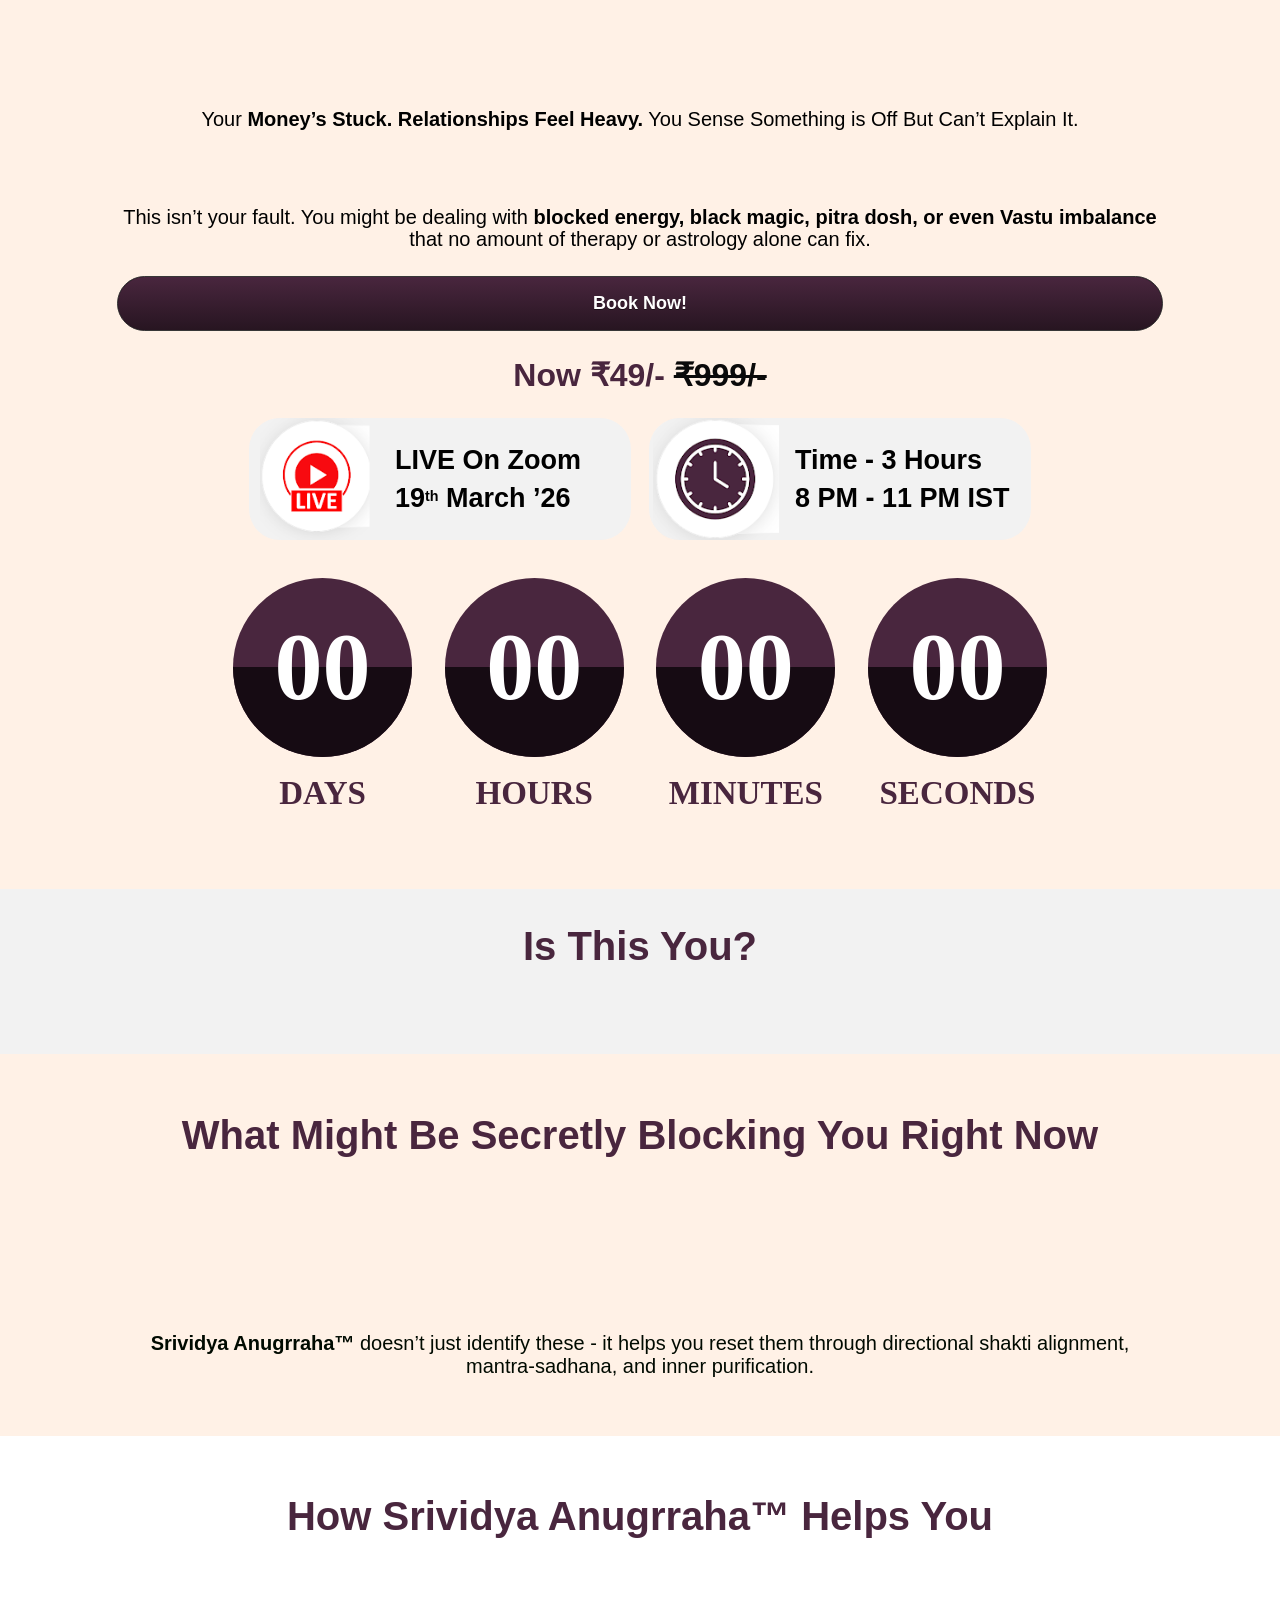
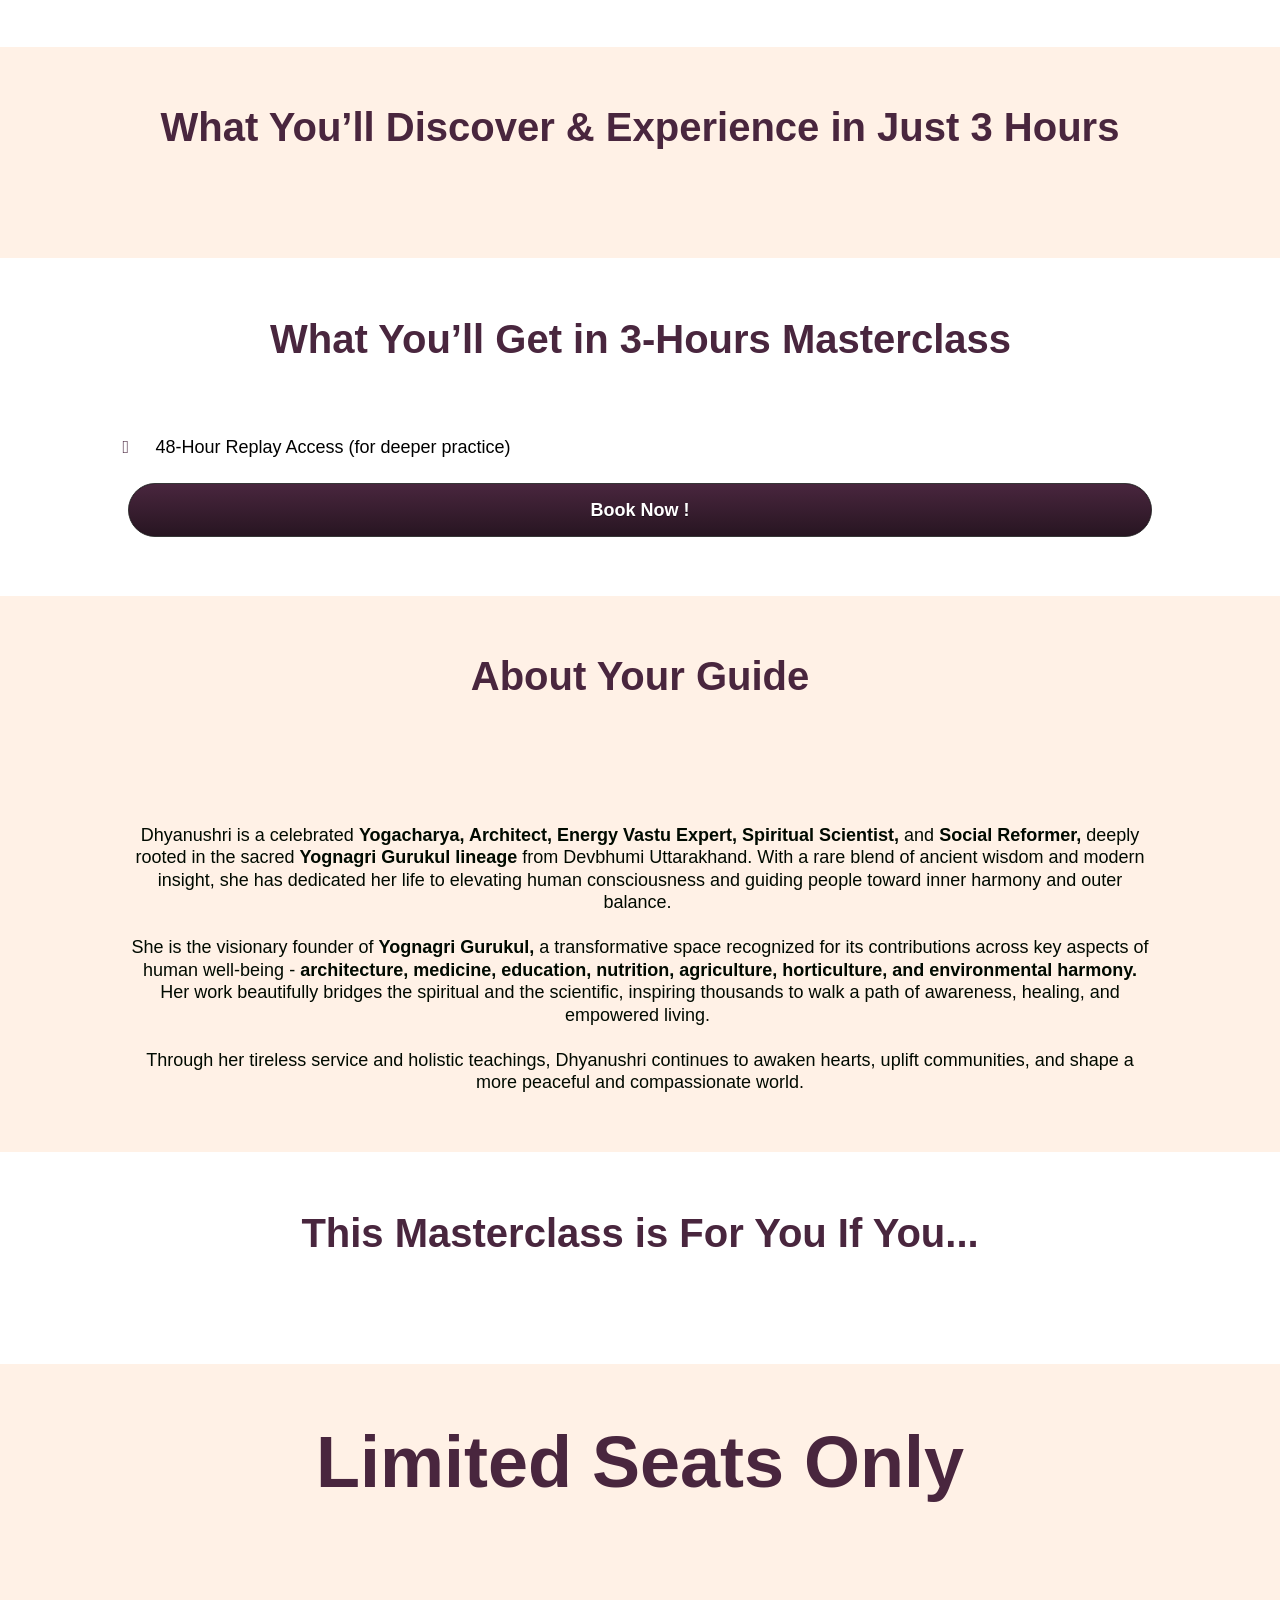
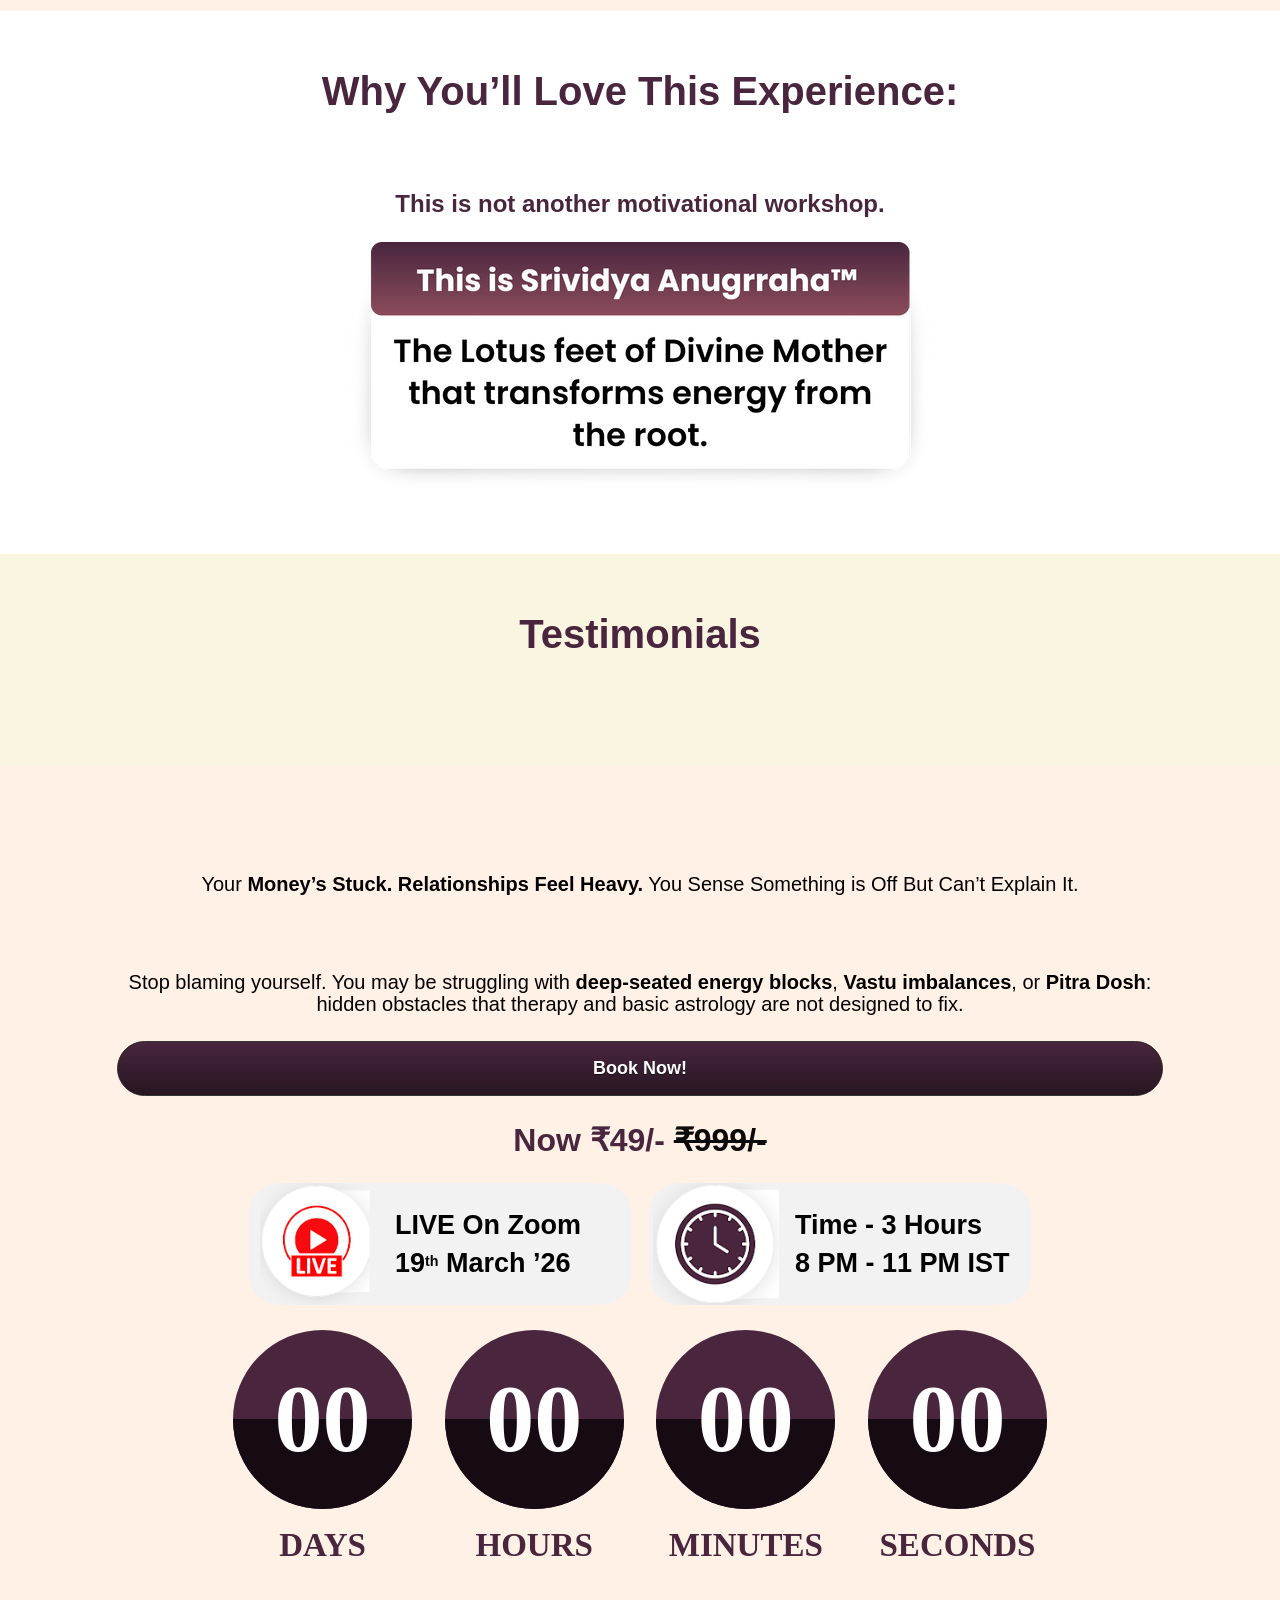
==== commit 305f42fe: "Rename Dhyanushri - 49rs.html to index.html" ====
--- a/index.html
+++ b/index.html
@@ -1,355 +1,246 @@
 <!DOCTYPE html>
 <html lang="en">
-<head>
-  <meta charset="UTF-8" />
-  <meta name="viewport" content="width=device-width, initial-scale=1.0" />
-  <title>Awaken Your Shakti</title>
-  <link rel="preconnect" href="https://fonts.googleapis.com" />
-  <link rel="preconnect" href="https://fonts.gstatic.com" crossorigin />
-  <link href="https://fonts.googleapis.com/css2?family=DM+Sans:wght@400;500;700;800&family=Playfair+Display:wght@600;700;800&display=swap" rel="stylesheet" />
-  <link rel="stylesheet" href="styles.css" />
-</head>
-<body>
-  <main>
-    <section class="section hero-section section-beige">
-      <div class="container hero-wrap">
-        <h1 class="hero-title">
-          Reset Your<br />
-          Energy, Relationships<br />
-          &amp; Wealth Vibration
-        </h1>
-
-        <p class="hero-subtitle">
-          Your <strong>Money’s Stuck. Relationships Feel Heavy.</strong> You Sense Something is Off But Can’t Explain It.
-        </p>
-
-        <div class="hero-banner">
-          <img src="assets/masterclassawakenimg.png" alt="Awaken Your Shakti masterclass hero" />
-        </div>
-
-        <p class="hero-note">
-          This isn’t your fault. You might be dealing with <strong>blocked energy, black magic, pitra dosh, or even Vastu imbalance</strong> that no amount of therapy or astrology alone can fix.
-        </p>
-
-        <a class="book-btn" href="https://rzp.io/rzp/arOeUis" target="_blank" rel="noopener noreferrer">Book Now!</a>
-
-        <p class="price-line">Now ₹49/- <span>₹999/-</span></p>
-
-        <div class="event-cards">
-          <div class="event-card">
-            <div class="event-icon">LIVE</div>
-            <div>
-              <div class="event-label">LIVE On Zoom</div>
-              <div class="event-value">20<sup>th</sup> March ’26</div>
-            </div>
-          </div>
-
-          <div class="event-card">
-            <div class="event-icon clock-icon">🕒</div>
-            <div>
-              <div class="event-label">Time - 3 Hours</div>
-              <div class="event-value">8 PM - 11 PM</div>
-            </div>
-          </div>
-        </div>
-
-        <div class="countdown" id="countdown-main">
-          <div class="countdown-item">
-            <div class="countdown-circle"><span data-unit="days">00</span></div>
-            <p>DAYS</p>
-          </div>
-          <div class="countdown-item">
-            <div class="countdown-circle"><span data-unit="hours">00</span></div>
-            <p>HOURS</p>
-          </div>
-          <div class="countdown-item">
-            <div class="countdown-circle"><span data-unit="minutes">00</span></div>
-            <p>MINUTES</p>
-          </div>
-          <div class="countdown-item">
-            <div class="countdown-circle"><span data-unit="seconds">00</span></div>
-            <p>SECONDS</p>
-          </div>
-        </div>
-      </div>
-    </section>
-
-    <section class="section section-gray">
-      <div class="container narrow">
-        <h2 class="section-title">Is This You?</h2>
-
-        <div class="stack-cards">
-          <div class="info-card">
-            <div class="mini-icon">🏦</div>
-            <p><strong>Money is stuck.</strong> My career feels slow. Nothing seems to flow.</p>
-          </div>
-
-          <div class="info-card">
-            <div class="mini-icon">💔</div>
-            <p><strong>You feel emotionally</strong> drained or unsupported in your relationships.</p>
-          </div>
-
-          <div class="info-card">
-            <div class="mini-icon">🔁</div>
-            <p><strong>Despite trying</strong> affirmations, astrology, or vastu, problems keep repeating.</p>
-          </div>
-
-          <div class="info-card">
-            <div class="mini-icon">🧠</div>
-            <p><strong>You sense negativity</strong> or karmic weight but don’t know how to clear it.</p>
-          </div>
-
-          <div class="info-card">
-            <div class="mini-icon">🕯️</div>
-            <p><strong>You crave inner peace,</strong> but the mind never stops.</p>
-          </div>
-
-          <div class="info-card">
-            <div class="mini-icon">🪷</div>
-            <p><strong>You want deep spiritual</strong> knowledge rooted in Vedas, not fluff.</p>
-          </div>
-        </div>
-      </div>
-    </section>
-
-    <section class="section section-beige">
-      <div class="container">
-        <h2 class="section-title">
-          What Might Be Secretly Blocking You Right Now<br />
-        </h2>
-
-        <div class="blocking-image-grid">
-          <img src="assets/burinazarimg.png" alt="Buri Nazar or negative vibrations from jealous people" />
-          <img src="assets/abhicharkriyaimg.png" alt="Abhichar Kriya black magic causing sudden energy drains or health dips" />
-          <img src="assets/pitradoshimg.png" alt="Pitra Dosh affecting marriage, money and peace at home" />
-          <img src="assets/shanirahumahadashaimg.png" alt="Shani or Rahu Mahadasha intensifying mental and emotional instability" />
-          <img src="assets/vastudoshaimg.png" alt="Vastu Dosha in key directions of your home affecting your job, relationships or confidence" />
-          <img src="assets/brokenfamilydynamicsimg.png" alt="Broken Family Dynamics and ancestral karma keeping you emotionally stuck" />
-        </div>
-
-        <div class="blocking-center-image">
-          <img src="assets/weakenedimmuneenergyimg.png" alt="Weakened immune energy in yourself or children, spiritually and physically" />
-        </div>
-
-        <p class="small-center-copy">
-          <strong>Srividya Anugrraha™</strong> doesn’t just identify these - it helps you reset them through directional shakti alignment, mantra-sadhana, and inner purification.
-        </p>
-      </div>
-    </section>
-
-    <section class="section section-gray">
-      <div class="container">
-        <h2 class="section-title">How Srividya Anugrraha™ Helps You</h2>
-
-        <div class="feature-composite">
-          <img src="assets/ashtalakshmivennimg.png" alt="Srividya Anugrraha explanation with venn diagram and Ashta Lakshmi direction diagram" />
-        </div>
-      </div>
-    </section>
-
-    <section class="section section-beige">
-      <div class="container">
-        <h2 class="section-title">What You’ll Discover &amp; Experience in Just 3 Hours</h2>
-
-        <div class="discover-grid">
-          <div class="discover-card">
-            <img src="assets/part1stuckimg.png" alt="Part 1 why you feel stuck" />
-          </div>
-          <div class="discover-card">
-            <img src="assets/part2img.png" alt="Part 2 introduction to Srividya Anugrraha" />
-          </div>
-          <div class="discover-card">
-            <img src="assets/part3img.png" alt="Part 3 directional energy and Ashta Lakshmi" />
-          </div>
-          <div class="discover-card">
-            <img src="assets/part4img.png" alt="Part 4 guided Srividya meditation" />
-          </div>
-        </div>
-      </div>
-    </section>
-
-    <section class="section section-gray">
-      <div class="container">
-        <h2 class="section-title">What You’ll Get in a 3-Hour Masterclass</h2>
-
-        <div class="devices-wrap">
-          <div class="devices-image">
-            <img src="assets/masterclassimg.png" alt="Masterclass device mockup with replay access and self-check guide" />
-          </div>
-        </div>
-
-        <div class="single-benefit">
-          <span>☑</span>
-          <p>48-Hour Replay Access (for deeper practice)</p>
-        </div>
-
-        <a class="book-btn" href="https://rzp.io/rzp/arOeUis" target="_blank" rel="noopener noreferrer">Book Now !</a>
-      </div>
-    </section>
-
-    <section class="section section-beige">
-      <div class="container guide-container">
-        <h2 class="section-title">About Your Guide</h2>
-
-        <div class="guide-image">
-          <img src="assets/aboutmedhyanushriimg.jpg" alt="Yogarchaya Dhyanushri" />
-        </div>
-
-        <h3 class="guide-name">Yogarchaya Dhyanushri</h3>
-        <p class="guide-role">Yogacharya, Energy Vastu Expert,<br />Spiritual Scientist</p>
-
-        <div class="guide-copy">
-          <p>
-            Dhyanushri is a celebrated <strong>Yogacharya, Architect, Energy Vastu Expert, Spiritual Scientist, and Social Reformer,</strong> deeply rooted in the sacred <strong>Yognagri Gurukul lineage</strong> from Devbhumi Uttarakhand. With a rare blend of ancient wisdom and modern insight, she has dedicated her life to elevating human consciousness and guiding people toward inner harmony and outer balance.
-          </p>
-          <p>
-            She is the visionary founder of <strong>Yognagri Gurukul,</strong> a transformative space recognized for its contributions across key aspects of human well-being - <strong>architecture, medicine, education, nutrition, agriculture, horticulture, and environmental harmony.</strong> Her work beautifully bridges the spiritual and the scientific, inspiring thousands to walk a path of awareness, healing, and empowered living.
-          </p>
-          <p>
-            Through her tireless service and holistic teachings, Dhyanushri continues to awaken hearts, uplift communities, and shape a more peaceful and compassionate world.
-          </p>
-        </div>
-      </div>
-    </section>
-
-    <section class="section section-gray">
-      <div class="container narrow">
-        <h2 class="section-title">This Masterclass is For You If You...</h2>
-
-        <div class="pink-checklist">
-          <div class="check-row"><span>☑</span><p>Sense unseen blocks in your <strong>home, mind, or family</strong></p></div>
-          <div class="check-row"><span>☑</span><p>Are done with <strong>overthinking</strong> and <strong>want spiritual clarity</strong></p></div>
-          <div class="check-row"><span>☑</span><p><strong>Feel karmic heaviness</strong> or drained despite rituals</p></div>
-          <div class="check-row"><span>☑</span><p>Want ancient, <strong>pure solutions</strong> - not superficial hacks</p></div>
-          <div class="check-row"><span>☑</span><p><strong>Believe spiritual science</strong> can protect &amp; uplift your life</p></div>
-        </div>
-      </div>
-    </section>
-
-    <section class="section section-beige">
-      <div class="container narrow">
-        <h2 class="section-title limited-title">Limited Seats Only</h2>
-
-        <div class="limited-card">
-          <p>This is <strong>not a recorded</strong> webinar.<br />It’s a sacred <strong>live</strong> experience.</p>
-          <div class="join-pill">JOIN</div>
-          <div class="limited-strip">3-Hour Shakti Awakening Now</div>
-          <p>Experience the energetic shift <strong>therapy, astrology &amp; rituals</strong> couldn’t give you.</p>
-        </div>
-      </div>
-    </section>
-
-    <section class="section section-gray">
-      <div class="container narrow">
-        <h2 class="section-title">Why You’ll Love This Experience:</h2>
-
-        <div class="love-grid">
-          <div class="love-card">
-            <div class="love-icon">🧠</div>
-            <p>Sense unseen blocks in your <strong>home, mind, or family</strong></p>
-          </div>
-
-          <div class="love-card">
-            <div class="love-icon">🕉️</div>
-            <p>Not religious - <strong>spiritually rooted &amp; soul focused</strong></p>
-          </div>
-
-          <div class="love-card">
-            <div class="love-icon">🧘</div>
-            <p>Clear answers, <strong>deep energy work</strong> &amp; guided experience</p>
-          </div>
-
-          <div class="love-card">
-            <div class="love-icon">🌍</div>
-            <p><strong>8+ countries. 5000s transformed.</strong> You’re next.</p>
-          </div>
-        </div>
-
-        <p class="not-workshop">This is not another motivational workshop.</p>
-
-        <div class="statement-card">
-          <div class="statement-head">This is Srividya Anugrraha™</div>
-          <div class="statement-body">
-            The Lotus feet of Divine Mother that transforms energy from the root.
-          </div>
-        </div>
-      </div>
-    </section>
-
-    <section class="section section-olive">
-      <div class="container testimonials-wrap">
-        <h2 class="section-title">Testimonials</h2>
-
-        <div class="testimonial-image-wrap">
-          <img src="assets/testimonialimg.png" alt="Testimonials from participants" />
-        </div>
-      </div>
-    </section>
-
-    <section class="section hero-section section-beige">
-      <div class="container hero-wrap">
-        <h1 class="hero-title">
-          Reset Your<br />
-          Energy, Relationships<br />
-          &amp; Wealth Vibration
-        </h1>
-
-        <p class="hero-subtitle">
-          Your <strong>Money’s Stuck. Relationships Feel Heavy.</strong> You Sense Something is Off But Can’t Explain It.
-        </p>
-
-        <div class="hero-banner">
-          <img src="assets/masterclassawakenimg.png" alt="Awaken Your Shakti masterclass hero repeated at bottom" />
-        </div>
-
-        <p class="hero-note">
-          This isn’t your fault. You might be dealing with <strong>blocked energy, black magic, pitra dosh, or even Vastu imbalance</strong> that no amount of therapy or astrology alone can fix.
-        </p>
-
-        <a class="book-btn" href="https://rzp.io/rzp/arOeUis" target="_blank" rel="noopener noreferrer">Book Now!</a>
-
-        <p class="price-line">Now ₹49/- <span>₹999/-</span></p>
-
-        <div class="event-cards">
-          <div class="event-card">
-            <div class="event-icon">LIVE</div>
-            <div>
-              <div class="event-label">LIVE On Zoom</div>
-              <div class="event-value">20<sup>th</sup> March ’26</div>
-            </div>
-          </div>
-
-          <div class="event-card">
-            <div class="event-icon clock-icon">🕒</div>
-            <div>
-              <div class="event-label">Time - 3 Hours</div>
-              <div class="event-value">8 PM - 11 PM</div>
-            </div>
-          </div>
-        </div>
-
-        <div class="countdown" id="countdown-bottom">
-          <div class="countdown-item">
-            <div class="countdown-circle"><span data-unit="days">00</span></div>
-            <p>DAYS</p>
-          </div>
-          <div class="countdown-item">
-            <div class="countdown-circle"><span data-unit="hours">00</span></div>
-            <p>HOURS</p>
-          </div>
-          <div class="countdown-item">
-            <div class="countdown-circle"><span data-unit="minutes">00</span></div>
-            <p>MINUTES</p>
-          </div>
-          <div class="countdown-item">
-            <div class="countdown-circle"><span data-unit="seconds">00</span></div>
-            <p>SECONDS</p>
-          </div>
-        </div>
-      </div>
-    </section>
-  </main>
-
-  <script src="script.js"></script>
-</body>
-</html>+  <head>
+    <meta http-equiv="Content-Type" content="text/html; charset=UTF-8">
+    <meta http-equiv="X-UA-Compatible" content="IE=edge,chrome=1">
+    <meta name="viewport" content="width=device-width, initial-scale=1">
+    <title>Awaken Your Shakti Master Class Webinar</title>
+    <meta name="keywords" content="">
+    <meta name="description" content="">
+    <meta name="title" content="">
+    <meta property="og:type" content="website">
+    <meta property="og:title" content="Dhyanushri - 49rs">
+    <meta property="og:description" content="">
+    <link rel="stylesheet" href="./Dhyanushri - 49rs_files/all.min.css" referrerpolicy="no-referrer">
+    <link rel="preconnect" href="https://fonts.gstatic.com/" crossorigin="">
+    <link rel="preload" as="style" href="./Dhyanushri - 49rs_files/css">
+    <link rel="stylesheet" href="./Dhyanushri - 49rs_files/css" type="text/css" referrerpolicy="no-referrer" media="all" onload="this.media=&#39;all&#39;">
+  
+    <style data-id="run-styles">
+      /*! normalize.css v3.0.2 | MIT License | git.io/normalize */html{font-family:sans-serif;-ms-text-size-adjust:100%;-webkit-text-size-adjust:100%}body{margin:0}article,aside,details,figcaption,figure,footer,header,hgroup,main,menu,nav,section,summary{display:block}audio,canvas,progress,video{display:inline-block;vertical-align:baseline}audio:not([controls]){display:none;height:0}[hidden],template{display:none}a{background-color:transparent}a:active,a:hover{outline:0}abbr[title]{border-bottom:1px dotted}b,strong{font-weight:bold}dfn{font-style:italic}h1{font-size:2em;margin:.67em 0}mark{background:#ff0;color:#000}small{font-size:80%}sub,sup{font-size:75%;line-height:0;position:relative;vertical-align:baseline}sup{top:-0.5em}sub{bottom:-0.25em}img{border:0}svg:not(:root){overflow:hidden}figure{margin:1em 40px}hr{-moz-box-sizing:content-box;box-sizing:content-box;height:0}pre{overflow:auto}code,kbd,pre,samp{font-family:monospace,monospace;font-size:1em}button,input,optgroup,select,textarea{color:inherit;font:inherit;margin:0}button{overflow:visible}button,select{text-transform:none}button,html input[type=button],input[type=reset],input[type=submit]{-webkit-appearance:button;cursor:pointer}button[disabled],html input[disabled]{cursor:default}button::-moz-focus-inner,input::-moz-focus-inner{border:0;padding:0}input{line-height:normal}input[type=checkbox],input[type=radio]{box-sizing:border-box;padding:0}input[type=number]::-webkit-inner-spin-button,input[type=number]::-webkit-outer-spin-button{height:auto}input[type=search]{-webkit-appearance:textfield;-moz-box-sizing:border-box;-webkit-box-sizing:border-box;box-sizing:border-box}input[type=search]::-webkit-search-cancel-button,input[type=search]::-webkit-search-decoration{-webkit-appearance:none}fieldset{border:1px solid silver;margin:0 2px;padding:.35em .625em .75em}legend{border:0;padding:0}textarea{overflow:auto}optgroup{font-weight:bold}table{border-collapse:collapse;border-spacing:0}td,th{padding:0}*,*::before,*::after{box-sizing:border-box}html{height:100%;width:100%}html{-moz-osx-font-smoothing:grayscale;-webkit-font-smoothing:antialiased;-ms-text-size-adjust:100%;-webkit-text-size-adjust:100%;background-color:#fff;box-sizing:border-box;color:#000;font-family:Roboto,sans-serif;font-size:1em;line-height:1.5;min-height:100%;position:relative}html.is-leadbox{background-color:transparent}body{min-height:100%}h1,h2,h3,h4,h1.jumbo{margin:0}p{margin:0}a{font-size:inherit}img{max-width:100%;width:100%}section{position:relative;transition:opacity .5s ease-in,min-height .5s ease-in,height .5s ease-in}.container{width:100%}.row-compose,.widget-row,.layout,.inner-column,.column{position:relative}.site-header .layout{align-items:center;min-height:64px}.column{display:flex;flex-direction:column}.inner-column{flex:1 1 auto}.inner-column:not(.area-placeholder){min-height:1px}.widget{word-wrap:break-word;padding:1vw;padding:1cqw}.leadbox .widget{padding:1vw;padding:1cqw}.bar .widget{padding:1vw;padding:1cqw}.has-background-image{background-position:center center;background-repeat:no-repeat}.has-background-size-cover{background-size:cover}.has-background-size-center{background-size:contain}.has-background-size-repeat{background-repeat:repeat}.flex-display{display:flex}.flex-direction-column{flex-direction:column}.flex-direction-column .container{min-height:1px}.flex-direction-row{flex-direction:row}.flex-justify-flex-start{justify-content:flex-start}.flex-justify-center{justify-content:center}.flex-justify-flex-end{justify-content:flex-end}[class*=section-arrow--]::before{border:solid transparent;border-color:rgba(0,0,0,0);content:"";height:0;pointer-events:none;position:absolute;width:0;z-index:1}.section-arrow--top::before{border-bottom-color:inherit;border-width:0 30px 18px;bottom:100%;left:50%;transform:translateX(-50%)}.section-arrow--bottom::before{border-top-color:inherit;border-width:18px 30px 0;left:50%;top:100%;transform:translateX(-50%)}.section-arrow--left::before{border-bottom-color:inherit;border-width:0 30px 24px;bottom:100%;right:50%;transform:translateX(50%)}@media(min-width: 48em){.section-arrow--left::before{border-bottom-color:transparent;border-right-color:inherit;border-width:30px 24px 30px 0;bottom:0;right:100%;top:50%;transform:translateY(-50%) translateX(0)}}.section-arrow--right::before{border-top-color:inherit;border-width:24px 30px 0;left:50%;top:100%;transform:translateX(-50%)}@media(min-width: 48em){.section-arrow--right::before{border-left-color:inherit;border-top-color:transparent;border-width:30px 0 30px 24px;left:100%;top:50%;transform:translateY(-50%) translateX(0)}}.page .is-delayed{min-height:0;height:0;opacity:0;overflow:hidden;padding-bottom:0;padding-top:0}.is-visible{height:auto;opacity:1;overflow:visible}.lp-text a,.lp-text-react a,.lp-headline a{color:inherit;text-decoration:underline}.lp-text a>span,.lp-text-react a>span,.lp-headline a>span{color:inherit;text-decoration:underline}.lp-text a:hover,.lp-text a:active,.lp-text-react a:hover,.lp-text-react a:active,.lp-headline a:hover,.lp-headline a:active{text-decoration:none}.lp-text a:hover>span,.lp-text a:active>span,.lp-text-react a:hover>span,.lp-text-react a:active>span,.lp-headline a:hover>span,.lp-headline a:active>span{text-decoration:none}.lp-blog-feed a{text-decoration:none}.lp-blog-feed a:hover,.lp-blog-feed a:active{text-decoration:none}.lp-blog-feed a:hover>span,.lp-blog-feed a:active>span{text-decoration:none}.lp-blog-feed a.pagination-arrow{color:inherit;margin:auto 40px}.lp-blog-feed a.pagination-arrow.disabled{color:inherit;pointer-events:none;opacity:.3}.lp-blog-post a{color:inherit;text-decoration:none}.lp-blog-post a>span{color:inherit;text-decoration:none}.lp-blog-post a:hover,.lp-blog-post a:active{text-decoration:none}.lp-blog-post a:hover>span,.lp-blog-post a:active>span{text-decoration:none}.lp-blog-post a.pagination-arrow{margin:auto 40px}.lp-blog-post a.pagination-arrow.disabled{pointer-events:none;opacity:.3}.lp-post-body p{min-height:18px;margin:20px 0}.lp-post-body h1,.lp-post-body h2,.lp-post-body h3,.lp-post-body h4,.lp-post-body h5,.lp-post-body h6{margin:24px 0}.lp-post-body img{width:auto}.widget-widget>iframe{max-width:100%;width:100%}.inner-composite{display:flex}.page grammarly-btn{display:none}.page .lp-form__input+span,.page .lp-form-react__input+span{display:none !important}@media(max-width: 480px){.hidden-mobile{display:none !important}}@media(min-width: 481px)and (max-width: 768px){.hidden-tablet{display:none !important}}@media(min-width: 769px){.hidden-desktop{display:none !important}}.hide-section{display:none}form .widget-column{padding-top:1vw;padding-bottom:1vw;padding-top:1cqw;padding-bottom:1cqw}form .widget-column .widget{padding-bottom:0;padding-top:0}form .widget-column .widget .lp-button-react-wrapper{margin-top:12px}form[data-form-id] button:disabled{opacity:.5;pointer-events:none;transition:opacity 7.5s ease}@keyframes animation-circular-rotate{0%{transform-origin:50% 50%}100%{transform:rotate(360deg)}}@-webkit-keyframes animation-circular-rotate{0%{transform-origin:50% 50%}100%{transform:rotate(360deg)}}@-webkit-keyframes animation-circular-progress{0%{stroke-dasharray:1px,200px;stroke-dashoffset:0px}50%{stroke-dasharray:100px,200px;stroke-dashoffset:-15px}100%{stroke-dasharray:100px,200px;stroke-dashoffset:-125px}}@keyframes animation-circular-progress{0%{stroke-dasharray:1px,200px;stroke-dashoffset:0px}50%{stroke-dasharray:100px,200px;stroke-dashoffset:-15px}100%{stroke-dasharray:100px,200px;stroke-dashoffset:-125px}}.container{margin-left:auto;margin-right:auto;max-width:1140px}.container--fluid{max-width:none}.flex{display:flex;flex-direction:row;flex-wrap:wrap;margin-left:0;margin-right:0;max-width:100%}[class*=flex__]{flex:0 0 auto;min-height:1px;padding-left:0;padding-right:0}.flex--12 .flex__item--xs-1{flex-basis:8.3333333333%;max-width:8.3333333333%}.flex--12 .flex__item--xs-2{flex-basis:16.6666666667%;max-width:16.6666666667%}.flex--12 .flex__item--xs-3{flex-basis:25%;max-width:25%}.flex--12 .flex__item--xs-4{flex-basis:33.3333333333%;max-width:33.3333333333%}.flex--12 .flex__item--xs-5{flex-basis:41.6666666667%;max-width:41.6666666667%}.flex--12 .flex__item--xs-6{flex-basis:50%;max-width:50%}.flex--12 .flex__item--xs-7{flex-basis:58.3333333333%;max-width:58.3333333333%}.flex--12 .flex__item--xs-8{flex-basis:66.6666666667%;max-width:66.6666666667%}.flex--12 .flex__item--xs-9{flex-basis:75%;max-width:75%}.flex--12 .flex__item--xs-10{flex-basis:83.3333333333%;max-width:83.3333333333%}.flex--12 .flex__item--xs-11{flex-basis:91.6666666667%;max-width:91.6666666667%}.flex--12 .flex__item--xs-12{flex-basis:100%;max-width:100%}.flex--12 .flex__offset--xs-1{margin-left:8.3333333333%}.flex--12 .flex__offset--xs-2{margin-left:16.6666666667%}.flex--12 .flex__offset--xs-3{margin-left:25%}.flex--12 .flex__offset--xs-4{margin-left:33.3333333333%}.flex--12 .flex__offset--xs-5{margin-left:41.6666666667%}.flex--12 .flex__offset--xs-6{margin-left:50%}.flex--12 .flex__offset--xs-7{margin-left:58.3333333333%}.flex--12 .flex__offset--xs-8{margin-left:66.6666666667%}.flex--12 .flex__offset--xs-9{margin-left:75%}.flex--12 .flex__offset--xs-10{margin-left:83.3333333333%}.flex--12 .flex__offset--xs-11{margin-left:91.6666666667%}.flex--10 .flex__item--xs-1{flex-basis:10%;max-width:10%}.flex--10 .flex__item--xs-2{flex-basis:20%;max-width:20%}.flex--10 .flex__item--xs-3{flex-basis:30%;max-width:30%}.flex--10 .flex__item--xs-4{flex-basis:40%;max-width:40%}.flex--10 .flex__item--xs-5{flex-basis:50%;max-width:50%}.flex--10 .flex__item--xs-6{flex-basis:60%;max-width:60%}.flex--10 .flex__item--xs-7{flex-basis:70%;max-width:70%}.flex--10 .flex__item--xs-8{flex-basis:80%;max-width:80%}.flex--10 .flex__item--xs-9{flex-basis:90%;max-width:90%}.flex--10 .flex__item--xs-10{flex-basis:100%;max-width:100%}.flex--10 .flex__offset--xs-1{margin-left:10%}.flex--10 .flex__offset--xs-2{margin-left:20%}.flex--10 .flex__offset--xs-3{margin-left:30%}.flex--10 .flex__offset--xs-4{margin-left:40%}.flex--10 .flex__offset--xs-5{margin-left:50%}.flex--10 .flex__offset--xs-6{margin-left:60%}.flex--10 .flex__offset--xs-7{margin-left:70%}.flex--10 .flex__offset--xs-8{margin-left:80%}.flex--10 .flex__offset--xs-9{margin-left:90%}.flex--xs-start{justify-content:flex-start}.flex--xs-center{justify-content:center}.flex--xs-end{justify-content:flex-end}.flex--xs-around{justify-content:space-around}.flex--xs-between{justify-content:space-between}.flex--xs-top{align-items:flex-start}.flex--xs-middle{align-items:center}.flex--xs-bottom{align-items:flex-end}.flex--xs-first{order:-1}.flex--xs-last{order:1}.flex__item--xs-auto{flex:1 1 auto}.flex__item--xs-grow{flex-grow:1}.flex__item--xs-no-grow{flex-grow:0}.flex__item--xs-shrink{flex-shrink:1}.flex__item--xs-no-shrink{flex-shrink:0}.flex__item--xs-none{flex:none}.flex--xs-inline-flex{display:inline-flex}.flex--xs-flex-nowrap{flex-wrap:nowrap}.flex--xs-flex-wrap-rev{flex-wrap:wrap-reverse}.flex--xs-horizontal-rev{flex-direction:column-reverse}.flex--xs-vertical{flex-direction:column}.flex--xs-vertical-rev{flex-direction:row-reverse}@media(min-width: 480px){.flex--12 .flex__item--sm-1{flex-basis:8.3333333333%;max-width:8.3333333333%}.flex--12 .flex__item--sm-2{flex-basis:16.6666666667%;max-width:16.6666666667%}.flex--12 .flex__item--sm-3{flex-basis:25%;max-width:25%}.flex--12 .flex__item--sm-4{flex-basis:33.3333333333%;max-width:33.3333333333%}.flex--12 .flex__item--sm-5{flex-basis:41.6666666667%;max-width:41.6666666667%}.flex--12 .flex__item--sm-6{flex-basis:50%;max-width:50%}.flex--12 .flex__item--sm-7{flex-basis:58.3333333333%;max-width:58.3333333333%}.flex--12 .flex__item--sm-8{flex-basis:66.6666666667%;max-width:66.6666666667%}.flex--12 .flex__item--sm-9{flex-basis:75%;max-width:75%}.flex--12 .flex__item--sm-10{flex-basis:83.3333333333%;max-width:83.3333333333%}.flex--12 .flex__item--sm-11{flex-basis:91.6666666667%;max-width:91.6666666667%}.flex--12 .flex__item--sm-12{flex-basis:100%;max-width:100%}.flex--12 .flex__offset--sm-1{margin-left:8.3333333333%}.flex--12 .flex__offset--sm-2{margin-left:16.6666666667%}.flex--12 .flex__offset--sm-3{margin-left:25%}.flex--12 .flex__offset--sm-4{margin-left:33.3333333333%}.flex--12 .flex__offset--sm-5{margin-left:41.6666666667%}.flex--12 .flex__offset--sm-6{margin-left:50%}.flex--12 .flex__offset--sm-7{margin-left:58.3333333333%}.flex--12 .flex__offset--sm-8{margin-left:66.6666666667%}.flex--12 .flex__offset--sm-9{margin-left:75%}.flex--12 .flex__offset--sm-10{margin-left:83.3333333333%}.flex--12 .flex__offset--sm-11{margin-left:91.6666666667%}.flex--10 .flex__item--sm-1{flex-basis:10%;max-width:10%}.flex--10 .flex__item--sm-2{flex-basis:20%;max-width:20%}.flex--10 .flex__item--sm-3{flex-basis:30%;max-width:30%}.flex--10 .flex__item--sm-4{flex-basis:40%;max-width:40%}.flex--10 .flex__item--sm-5{flex-basis:50%;max-width:50%}.flex--10 .flex__item--sm-6{flex-basis:60%;max-width:60%}.flex--10 .flex__item--sm-7{flex-basis:70%;max-width:70%}.flex--10 .flex__item--sm-8{flex-basis:80%;max-width:80%}.flex--10 .flex__item--sm-9{flex-basis:90%;max-width:90%}.flex--10 .flex__item--sm-10{flex-basis:100%;max-width:100%}.flex--10 .flex__offset--sm-1{margin-left:10%}.flex--10 .flex__offset--sm-2{margin-left:20%}.flex--10 .flex__offset--sm-3{margin-left:30%}.flex--10 .flex__offset--sm-4{margin-left:40%}.flex--10 .flex__offset--sm-5{margin-left:50%}.flex--10 .flex__offset--sm-6{margin-left:60%}.flex--10 .flex__offset--sm-7{margin-left:70%}.flex--10 .flex__offset--sm-8{margin-left:80%}.flex--10 .flex__offset--sm-9{margin-left:90%}.flex--sm-start{justify-content:flex-start}.flex--sm-center{justify-content:center}.flex--sm-end{justify-content:flex-end}.flex--sm-around{justify-content:space-around}.flex--sm-between{justify-content:space-between}.flex--sm-top{align-items:flex-start}.flex--sm-middle{align-items:center}.flex--sm-bottom{align-items:flex-end}.flex--sm-first{order:-1}.flex--sm-last{order:1}.flex__item--sm-auto{flex:1 1 auto}.flex__item--sm-grow{flex-grow:1}.flex__item--sm-no-grow{flex-grow:0}.flex__item--sm-shrink{flex-shrink:1}.flex__item--sm-no-shrink{flex-shrink:0}.flex__item--sm-none{flex:none}.flex--sm-inline-flex{display:inline-flex}.flex--sm-flex-nowrap{flex-wrap:nowrap}.flex--sm-flex-wrap-rev{flex-wrap:wrap-reverse}.flex--sm-horizontal-rev{flex-direction:column-reverse}.flex--sm-vertical{flex-direction:column}.flex--sm-vertical-rev{flex-direction:row-reverse}}@media(min-width: 768px){.flex--12 .flex__item--md-1{flex-basis:8.3333333333%;max-width:8.3333333333%}.flex--12 .flex__item--md-2{flex-basis:16.6666666667%;max-width:16.6666666667%}.flex--12 .flex__item--md-3{flex-basis:25%;max-width:25%}.flex--12 .flex__item--md-4{flex-basis:33.3333333333%;max-width:33.3333333333%}.flex--12 .flex__item--md-5{flex-basis:41.6666666667%;max-width:41.6666666667%}.flex--12 .flex__item--md-6{flex-basis:50%;max-width:50%}.flex--12 .flex__item--md-7{flex-basis:58.3333333333%;max-width:58.3333333333%}.flex--12 .flex__item--md-8{flex-basis:66.6666666667%;max-width:66.6666666667%}.flex--12 .flex__item--md-9{flex-basis:75%;max-width:75%}.flex--12 .flex__item--md-10{flex-basis:83.3333333333%;max-width:83.3333333333%}.flex--12 .flex__item--md-11{flex-basis:91.6666666667%;max-width:91.6666666667%}.flex--12 .flex__item--md-12{flex-basis:100%;max-width:100%}.flex--12 .flex__offset--md-1{margin-left:8.3333333333%}.flex--12 .flex__offset--md-2{margin-left:16.6666666667%}.flex--12 .flex__offset--md-3{margin-left:25%}.flex--12 .flex__offset--md-4{margin-left:33.3333333333%}.flex--12 .flex__offset--md-5{margin-left:41.6666666667%}.flex--12 .flex__offset--md-6{margin-left:50%}.flex--12 .flex__offset--md-7{margin-left:58.3333333333%}.flex--12 .flex__offset--md-8{margin-left:66.6666666667%}.flex--12 .flex__offset--md-9{margin-left:75%}.flex--12 .flex__offset--md-10{margin-left:83.3333333333%}.flex--12 .flex__offset--md-11{margin-left:91.6666666667%}.flex--10 .flex__item--md-1{flex-basis:10%;max-width:10%}.flex--10 .flex__item--md-2{flex-basis:20%;max-width:20%}.flex--10 .flex__item--md-3{flex-basis:30%;max-width:30%}.flex--10 .flex__item--md-4{flex-basis:40%;max-width:40%}.flex--10 .flex__item--md-5{flex-basis:50%;max-width:50%}.flex--10 .flex__item--md-6{flex-basis:60%;max-width:60%}.flex--10 .flex__item--md-7{flex-basis:70%;max-width:70%}.flex--10 .flex__item--md-8{flex-basis:80%;max-width:80%}.flex--10 .flex__item--md-9{flex-basis:90%;max-width:90%}.flex--10 .flex__item--md-10{flex-basis:100%;max-width:100%}.flex--10 .flex__offset--md-1{margin-left:10%}.flex--10 .flex__offset--md-2{margin-left:20%}.flex--10 .flex__offset--md-3{margin-left:30%}.flex--10 .flex__offset--md-4{margin-left:40%}.flex--10 .flex__offset--md-5{margin-left:50%}.flex--10 .flex__offset--md-6{margin-left:60%}.flex--10 .flex__offset--md-7{margin-left:70%}.flex--10 .flex__offset--md-8{margin-left:80%}.flex--10 .flex__offset--md-9{margin-left:90%}.flex--md-start{justify-content:flex-start}.flex--md-center{justify-content:center}.flex--md-end{justify-content:flex-end}.flex--md-around{justify-content:space-around}.flex--md-between{justify-content:space-between}.flex--md-top{align-items:flex-start}.flex--md-middle{align-items:center}.flex--md-bottom{align-items:flex-end}.flex--md-first{order:-1}.flex--md-last{order:1}.flex__item--md-auto{flex:1 1 auto}.flex__item--md-grow{flex-grow:1}.flex__item--md-no-grow{flex-grow:0}.flex__item--md-shrink{flex-shrink:1}.flex__item--md-no-shrink{flex-shrink:0}.flex__item--md-none{flex:none}.flex--md-inline-flex{display:inline-flex}.flex--md-flex-nowrap{flex-wrap:nowrap}.flex--md-flex-wrap-rev{flex-wrap:wrap-reverse}.flex--md-horizontal-rev{flex-direction:column-reverse}.flex--md-vertical{flex-direction:column}.flex--md-vertical-rev{flex-direction:row-reverse}}@media(min-width: 1024px){.flex--12 .flex__item--lg-1{flex-basis:8.3333333333%;max-width:8.3333333333%}.flex--12 .flex__item--lg-2{flex-basis:16.6666666667%;max-width:16.6666666667%}.flex--12 .flex__item--lg-3{flex-basis:25%;max-width:25%}.flex--12 .flex__item--lg-4{flex-basis:33.3333333333%;max-width:33.3333333333%}.flex--12 .flex__item--lg-5{flex-basis:41.6666666667%;max-width:41.6666666667%}.flex--12 .flex__item--lg-6{flex-basis:50%;max-width:50%}.flex--12 .flex__item--lg-7{flex-basis:58.3333333333%;max-width:58.3333333333%}.flex--12 .flex__item--lg-8{flex-basis:66.6666666667%;max-width:66.6666666667%}.flex--12 .flex__item--lg-9{flex-basis:75%;max-width:75%}.flex--12 .flex__item--lg-10{flex-basis:83.3333333333%;max-width:83.3333333333%}.flex--12 .flex__item--lg-11{flex-basis:91.6666666667%;max-width:91.6666666667%}.flex--12 .flex__item--lg-12{flex-basis:100%;max-width:100%}.flex--12 .flex__offset--lg-1{margin-left:8.3333333333%}.flex--12 .flex__offset--lg-2{margin-left:16.6666666667%}.flex--12 .flex__offset--lg-3{margin-left:25%}.flex--12 .flex__offset--lg-4{margin-left:33.3333333333%}.flex--12 .flex__offset--lg-5{margin-left:41.6666666667%}.flex--12 .flex__offset--lg-6{margin-left:50%}.flex--12 .flex__offset--lg-7{margin-left:58.3333333333%}.flex--12 .flex__offset--lg-8{margin-left:66.6666666667%}.flex--12 .flex__offset--lg-9{margin-left:75%}.flex--12 .flex__offset--lg-10{margin-left:83.3333333333%}.flex--12 .flex__offset--lg-11{margin-left:91.6666666667%}.flex--10 .flex__item--lg-1{flex-basis:10%;max-width:10%}.flex--10 .flex__item--lg-2{flex-basis:20%;max-width:20%}.flex--10 .flex__item--lg-3{flex-basis:30%;max-width:30%}.flex--10 .flex__item--lg-4{flex-basis:40%;max-width:40%}.flex--10 .flex__item--lg-5{flex-basis:50%;max-width:50%}.flex--10 .flex__item--lg-6{flex-basis:60%;max-width:60%}.flex--10 .flex__item--lg-7{flex-basis:70%;max-width:70%}.flex--10 .flex__item--lg-8{flex-basis:80%;max-width:80%}.flex--10 .flex__item--lg-9{flex-basis:90%;max-width:90%}.flex--10 .flex__item--lg-10{flex-basis:100%;max-width:100%}.flex--10 .flex__offset--lg-1{margin-left:10%}.flex--10 .flex__offset--lg-2{margin-left:20%}.flex--10 .flex__offset--lg-3{margin-left:30%}.flex--10 .flex__offset--lg-4{margin-left:40%}.flex--10 .flex__offset--lg-5{margin-left:50%}.flex--10 .flex__offset--lg-6{margin-left:60%}.flex--10 .flex__offset--lg-7{margin-left:70%}.flex--10 .flex__offset--lg-8{margin-left:80%}.flex--10 .flex__offset--lg-9{margin-left:90%}.flex--lg-start{justify-content:flex-start}.flex--lg-center{justify-content:center}.flex--lg-end{justify-content:flex-end}.flex--lg-around{justify-content:space-around}.flex--lg-between{justify-content:space-between}.flex--lg-top{align-items:flex-start}.flex--lg-middle{align-items:center}.flex--lg-bottom{align-items:flex-end}.flex--lg-first{order:-1}.flex--lg-last{order:1}.flex__item--lg-auto{flex:1 1 auto}.flex__item--lg-grow{flex-grow:1}.flex__item--lg-no-grow{flex-grow:0}.flex__item--lg-shrink{flex-shrink:1}.flex__item--lg-no-shrink{flex-shrink:0}.flex__item--lg-none{flex:none}.flex--lg-inline-flex{display:inline-flex}.flex--lg-flex-nowrap{flex-wrap:nowrap}.flex--lg-flex-wrap-rev{flex-wrap:wrap-reverse}.flex--lg-horizontal-rev{flex-direction:column-reverse}.flex--lg-vertical{flex-direction:column}.flex--lg-vertical-rev{flex-direction:row-reverse}}@media(min-width: 1280px){.flex--12 .flex__item--xl-1{flex-basis:8.3333333333%;max-width:8.3333333333%}.flex--12 .flex__item--xl-2{flex-basis:16.6666666667%;max-width:16.6666666667%}.flex--12 .flex__item--xl-3{flex-basis:25%;max-width:25%}.flex--12 .flex__item--xl-4{flex-basis:33.3333333333%;max-width:33.3333333333%}.flex--12 .flex__item--xl-5{flex-basis:41.6666666667%;max-width:41.6666666667%}.flex--12 .flex__item--xl-6{flex-basis:50%;max-width:50%}.flex--12 .flex__item--xl-7{flex-basis:58.3333333333%;max-width:58.3333333333%}.flex--12 .flex__item--xl-8{flex-basis:66.6666666667%;max-width:66.6666666667%}.flex--12 .flex__item--xl-9{flex-basis:75%;max-width:75%}.flex--12 .flex__item--xl-10{flex-basis:83.3333333333%;max-width:83.3333333333%}.flex--12 .flex__item--xl-11{flex-basis:91.6666666667%;max-width:91.6666666667%}.flex--12 .flex__item--xl-12{flex-basis:100%;max-width:100%}.flex--12 .flex__offset--xl-1{margin-left:8.3333333333%}.flex--12 .flex__offset--xl-2{margin-left:16.6666666667%}.flex--12 .flex__offset--xl-3{margin-left:25%}.flex--12 .flex__offset--xl-4{margin-left:33.3333333333%}.flex--12 .flex__offset--xl-5{margin-left:41.6666666667%}.flex--12 .flex__offset--xl-6{margin-left:50%}.flex--12 .flex__offset--xl-7{margin-left:58.3333333333%}.flex--12 .flex__offset--xl-8{margin-left:66.6666666667%}.flex--12 .flex__offset--xl-9{margin-left:75%}.flex--12 .flex__offset--xl-10{margin-left:83.3333333333%}.flex--12 .flex__offset--xl-11{margin-left:91.6666666667%}.flex--10 .flex__item--xl-1{flex-basis:10%;max-width:10%}.flex--10 .flex__item--xl-2{flex-basis:20%;max-width:20%}.flex--10 .flex__item--xl-3{flex-basis:30%;max-width:30%}.flex--10 .flex__item--xl-4{flex-basis:40%;max-width:40%}.flex--10 .flex__item--xl-5{flex-basis:50%;max-width:50%}.flex--10 .flex__item--xl-6{flex-basis:60%;max-width:60%}.flex--10 .flex__item--xl-7{flex-basis:70%;max-width:70%}.flex--10 .flex__item--xl-8{flex-basis:80%;max-width:80%}.flex--10 .flex__item--xl-9{flex-basis:90%;max-width:90%}.flex--10 .flex__item--xl-10{flex-basis:100%;max-width:100%}.flex--10 .flex__offset--xl-1{margin-left:10%}.flex--10 .flex__offset--xl-2{margin-left:20%}.flex--10 .flex__offset--xl-3{margin-left:30%}.flex--10 .flex__offset--xl-4{margin-left:40%}.flex--10 .flex__offset--xl-5{margin-left:50%}.flex--10 .flex__offset--xl-6{margin-left:60%}.flex--10 .flex__offset--xl-7{margin-left:70%}.flex--10 .flex__offset--xl-8{margin-left:80%}.flex--10 .flex__offset--xl-9{margin-left:90%}.flex--xl-start{justify-content:flex-start}.flex--xl-center{justify-content:center}.flex--xl-end{justify-content:flex-end}.flex--xl-around{justify-content:space-around}.flex--xl-between{justify-content:space-between}.flex--xl-top{align-items:flex-start}.flex--xl-middle{align-items:center}.flex--xl-bottom{align-items:flex-end}.flex--xl-first{order:-1}.flex--xl-last{order:1}.flex__item--xl-auto{flex:1 1 auto}.flex__item--xl-grow{flex-grow:1}.flex__item--xl-no-grow{flex-grow:0}.flex__item--xl-shrink{flex-shrink:1}.flex__item--xl-no-shrink{flex-shrink:0}.flex__item--xl-none{flex:none}.flex--xl-inline-flex{display:inline-flex}.flex--xl-flex-nowrap{flex-wrap:nowrap}.flex--xl-flex-wrap-rev{flex-wrap:wrap-reverse}.flex--xl-horizontal-rev{flex-direction:column-reverse}.flex--xl-vertical{flex-direction:column}.flex--xl-vertical-rev{flex-direction:row-reverse}}.font-scale-1{font-size:.5625rem}.font-scale-2{font-size:.625rem}.font-scale-3{font-size:.75rem}.font-scale-4{font-size:.875rem}.font-scale-5{font-size:1rem}.font-scale-6{font-size:1.125rem}.font-scale-7{font-size:1.3125rem}.font-scale-8{font-size:1.5rem}.font-scale-9{font-size:1.6875rem}.font-scale-10{font-size:1.875rem}.font-scale-11{font-size:2.0625rem}.font-scale-12{font-size:2.25rem}.font-scale-13{font-size:2.5rem}.font-scale-14{font-size:2.75rem}.font-scale-15{font-size:3rem}.font-scale-16{font-size:3.25rem}.font-scale-17{font-size:3.5rem}.font-scale-18{font-size:3.75rem}@media(min-width: 480px){.font-scale-1{font-size:.5625rem}.font-scale-2{font-size:.625rem}.font-scale-3{font-size:.75rem}.font-scale-4{font-size:.875rem}.font-scale-5{font-size:1rem}.font-scale-6{font-size:1.125rem}.font-scale-7{font-size:1.3125rem}.font-scale-8{font-size:1.5rem}.font-scale-9{font-size:1.75rem}.font-scale-10{font-size:2rem}.font-scale-11{font-size:2.375rem}.font-scale-12{font-size:2.75rem}.font-scale-13{font-size:3.125rem}.font-scale-14{font-size:3.5rem}.font-scale-15{font-size:3.875rem}.font-scale-16{font-size:4.25rem}.font-scale-17{font-size:4.625rem}.font-scale-18{font-size:5rem}}@media(min-width: 768px){.font-scale-1{font-size:.625rem}.font-scale-2{font-size:.75rem}.font-scale-3{font-size:.875rem}.font-scale-4{font-size:1rem}.font-scale-5{font-size:1.125rem}.font-scale-6{font-size:1.25rem}.font-scale-7{font-size:1.5rem}.font-scale-8{font-size:1.75rem}.font-scale-9{font-size:2rem}.font-scale-10{font-size:2.5rem}.font-scale-11{font-size:3rem}.font-scale-12{font-size:3.5rem}.font-scale-13{font-size:4rem}.font-scale-14{font-size:4.5rem}.font-scale-15{font-size:5rem}.font-scale-16{font-size:5.5rem}.font-scale-17{font-size:6rem}.font-scale-18{font-size:6.5rem}}.line-height-scale-1{line-height:.875}.line-height-scale-2{line-height:1}.line-height-scale-3{line-height:1.125}.line-height-scale-4{line-height:1.25}.line-height-scale-5{line-height:1.375}.line-height-scale-6{line-height:1.5}.line-height-scale-7{line-height:1.625}.line-height-scale-8{line-height:1.75}.line-height-scale-9{line-height:1.875}.line-height-scale-10{line-height:2}.lp-text-react p,.lp-text-react h1,.lp-text-react h2,.lp-text-react h3{min-height:1em;white-space:pre-wrap}.lp-text-react p:empty:before,.lp-text-react h1:empty:before,.lp-text-react h2:empty:before,.lp-text-react h3:empty:before{content:" ";white-space:pre}p.gutter-bottom-1,.lp-list.gutter-bottom-1{margin-bottom:0em}p.gutter-bottom-2,.lp-list.gutter-bottom-2{margin-bottom:0.25em}p.gutter-bottom-3,.lp-list.gutter-bottom-3{margin-bottom:0.4375em}p.gutter-bottom-4,.lp-list.gutter-bottom-4{margin-bottom:0.5em}p.gutter-bottom-5,.lp-list.gutter-bottom-5{margin-bottom:0.5625em}p.gutter-bottom-6,.lp-list.gutter-bottom-6{margin-bottom:0.625em}p.gutter-bottom-7,.lp-list.gutter-bottom-7{margin-bottom:0.6875em}p.gutter-bottom-8,.lp-list.gutter-bottom-8{margin-bottom:0.75em}p.gutter-bottom-9,.lp-list.gutter-bottom-9{margin-bottom:0.8125em}p.gutter-bottom-10,.lp-list.gutter-bottom-10{margin-bottom:0.875em}p.gutter-bottom-11,.lp-list.gutter-bottom-11{margin-bottom:0.9375em}p.gutter-bottom-12,.lp-list.gutter-bottom-12{margin-bottom:1em}p.gutter-bottom-13,.lp-list.gutter-bottom-13{margin-bottom:1.25em}p.gutter-bottom-14,.lp-list.gutter-bottom-14{margin-bottom:1.5em}h1.gutter-bottom-1,h2.gutter-bottom-1,h3.gutter-bottom-1{padding-bottom:0em}h1.gutter-bottom-2,h2.gutter-bottom-2,h3.gutter-bottom-2{padding-bottom:0.25em}h1.gutter-bottom-3,h2.gutter-bottom-3,h3.gutter-bottom-3{padding-bottom:0.4375em}h1.gutter-bottom-4,h2.gutter-bottom-4,h3.gutter-bottom-4{padding-bottom:0.5em}h1.gutter-bottom-5,h2.gutter-bottom-5,h3.gutter-bottom-5{padding-bottom:0.5625em}h1.gutter-bottom-6,h2.gutter-bottom-6,h3.gutter-bottom-6{padding-bottom:0.625em}h1.gutter-bottom-7,h2.gutter-bottom-7,h3.gutter-bottom-7{padding-bottom:0.6875em}h1.gutter-bottom-8,h2.gutter-bottom-8,h3.gutter-bottom-8{padding-bottom:0.75em}h1.gutter-bottom-9,h2.gutter-bottom-9,h3.gutter-bottom-9{padding-bottom:0.8125em}h1.gutter-bottom-10,h2.gutter-bottom-10,h3.gutter-bottom-10{padding-bottom:0.875em}h1.gutter-bottom-11,h2.gutter-bottom-11,h3.gutter-bottom-11{padding-bottom:0.9375em}h1.gutter-bottom-12,h2.gutter-bottom-12,h3.gutter-bottom-12{padding-bottom:1em}h1.gutter-bottom-13,h2.gutter-bottom-13,h3.gutter-bottom-13{padding-bottom:1.25em}h1.gutter-bottom-14,h2.gutter-bottom-14,h3.gutter-bottom-14{padding-bottom:1.5em}.lp-button{text-decoration:none}.is-bold{font-weight:700}.is-italic{font-style:italic}.is-strikethrough{text-decoration:line-through}.is-underline,.is-underline label{text-decoration:underline}.is-strikethrough.is-underline{text-decoration:line-through underline}.text-align-left{text-align:left}.text-align-right{text-align:right}.text-align-center{text-align:center}.lp-list{list-style:none;margin:0;padding:0}.lp-list.text-align-left li{padding-left:24px}.lp-list.text-align-left li::before{position:absolute}.lp-list.text-align-left.lp-list--numbered li{padding-left:30px}.lp-list.text-align-left.lp-list--icon li{padding-left:1.5em}.lp-list li{position:relative;width:100%;white-space:pre-wrap}.lp-list li:not(:last-child){margin-bottom:.5em}.lp-list li::before{display:inline-block;font-size:1em;font-weight:700}.lp-list--numbered{counter-reset:numbered}.lp-list--numbered.text-align-left li::before{left:-3px;top:1px}.lp-list--numbered.text-align-center li::before,.lp-list--numbered.text-align-right li::before{margin-right:10px}.lp-list--numbered li{counter-increment:numbered}.lp-list--numbered li::before{content:counter(numbered)}.lp-list--bullet.text-align-center li,.lp-list--bullet.text-align-right li{padding-left:12px}.lp-list--bullet li::before{content:"•";text-align:center;transform:scale(1.5);transform-origin:center right}.lp-list--checkmark.text-align-left li{padding-left:20px}.lp-list--checkmark.text-align-left li::before{left:2px;top:2px}.lp-list--checkmark.text-align-center li::before,.lp-list--checkmark.text-align-right li::before{transform:translateY(-3px)}.lp-list--checkmark li::before{content:"";font-family:"Font Awesome 5 Free";font-weight:900;transform:scale(0.85)}.lp-list--icon.text-align-center li::before,.lp-list--icon.text-align-right li::before{transform:translateY(-3px)}.lp-list--checkmark.text-align-left.font-scale-1 li{padding-left:15px}.lp-list--checkmark.text-align-left.font-scale-1 li::before{left:-4px}.lp-list--checkmark.text-align-left.font-scale-2 li{padding-left:15px}.lp-list--checkmark.text-align-left.font-scale-2 li::before{left:-4px}.lp-list--checkmark.text-align-left.font-scale-3 li{padding-left:15px}.lp-list--checkmark.text-align-left.font-scale-3 li::before{left:-4px}.lp-list--checkmark.text-align-left.font-scale-4 li::before{left:-6px}.lp-list--checkmark.text-align-left.font-scale-5 li::before{left:-6px}.lp-list--checkmark.text-align-left.font-scale-6 li::before{left:-6px}.lp-list--checkmark.text-align-left.font-scale-7 li{padding-left:25px}.lp-list--checkmark.text-align-left.font-scale-7 li::before{left:-10px}.lp-list--checkmark.text-align-left.font-scale-8 li{padding-left:25px}.lp-list--checkmark.text-align-left.font-scale-8 li::before{left:-10px}.lp-list--checkmark.text-align-left.font-scale-9 li{padding-left:25px}.lp-list--checkmark.text-align-left.font-scale-9 li::before{left:-10px}.lp-list--checkmark.text-align-left.font-scale-10 li{padding-left:25px}.lp-list--checkmark.text-align-left.font-scale-10 li::before{left:-10px}.lp-list--checkmark.text-align-left.font-scale-10 li{padding-left:35px}.lp-list--checkmark.text-align-left.font-scale-11 li{padding-left:1.05em}.lp-list--checkmark.text-align-left.font-scale-11 li::before{left:-0.1em}.lp-list--checkmark.text-align-left.font-scale-12 li{padding-left:1.05em}.lp-list--checkmark.text-align-left.font-scale-12 li::before{left:-0.1em}.lp-list--checkmark.text-align-left.font-scale-13 li{padding-left:1.05em}.lp-list--checkmark.text-align-left.font-scale-13 li::before{left:-0.1em}.lp-list--checkmark.text-align-left.font-scale-14 li{padding-left:1.05em}.lp-list--checkmark.text-align-left.font-scale-14 li::before{left:-0.1em}.lp-list--checkmark.text-align-left.font-scale-15 li{padding-left:1.05em}.lp-list--checkmark.text-align-left.font-scale-15 li::before{left:-0.1em}.lp-list--checkmark.text-align-left.font-scale-16 li{padding-left:1.05em}.lp-list--checkmark.text-align-left.font-scale-16 li::before{left:-0.1em}.lp-list--checkmark.text-align-left.font-scale-17 li{padding-left:1.05em}.lp-list--checkmark.text-align-left.font-scale-17 li::before{left:-0.1em}.lp-list--checkmark.text-align-left.font-scale-18 li{padding-left:1.05em}.lp-list--checkmark.text-align-left.font-scale-18 li::before{left:-0.1em}.lp-list--bullet.text-align-left.font-scale-1 li{padding-left:15px}.lp-list--bullet.text-align-left.font-scale-1 li::before{top:2px;left:-2px}.lp-list--bullet.text-align-left.font-scale-2 li{padding-left:15px}.lp-list--bullet.text-align-left.font-scale-2 li::before{top:2px;left:-2px}.lp-list--bullet.text-align-left.font-scale-3 li{padding-left:15px}.lp-list--bullet.text-align-left.font-scale-3 li::before{top:2px;left:-2px}.lp-list--bullet.text-align-left.font-scale-4 li{padding-left:20px}.lp-list--bullet.text-align-left.font-scale-4 li::before{left:0}.lp-list--bullet.text-align-left.font-scale-5 li{padding-left:20px}.lp-list--bullet.text-align-left.font-scale-5 li::before{left:0}.lp-list--bullet.text-align-left.font-scale-6 li{padding-left:20px}.lp-list--bullet.text-align-left.font-scale-6 li::before{left:0}.lp-list--bullet.text-align-left.font-scale-7 li::before{left:2px}.lp-list--bullet.text-align-left.font-scale-8 li::before{left:2px}.lp-list--bullet.text-align-left.font-scale-9 li::before{left:2px}.lp-list--bullet.text-align-left.font-scale-10 li{padding-left:35px}.lp-list--bullet.text-align-left.font-scale-10 li::before{left:6px}.lp-list--bullet.text-align-left.font-scale-11 li{padding-left:1.05em}.lp-list--bullet.text-align-left.font-scale-11 li::before{left:.25em;line-height:.75em;top:.18em}.lp-list--bullet.text-align-left.font-scale-12 li{padding-left:1.05em}.lp-list--bullet.text-align-left.font-scale-12 li::before{left:.25em;line-height:.75em;top:.18em}.lp-list--bullet.text-align-left.font-scale-13 li{padding-left:1.05em}.lp-list--bullet.text-align-left.font-scale-13 li::before{left:.25em;line-height:.75em;top:.18em}.lp-list--bullet.text-align-left.font-scale-14 li{padding-left:1.05em}.lp-list--bullet.text-align-left.font-scale-14 li::before{left:.25em;line-height:.75em;top:.18em}.lp-list--bullet.text-align-left.font-scale-15 li{padding-left:1.05em}.lp-list--bullet.text-align-left.font-scale-15 li::before{left:.25em;line-height:.75em;top:.18em}.lp-list--bullet.text-align-left.font-scale-16 li{padding-left:1.05em}.lp-list--bullet.text-align-left.font-scale-16 li::before{left:.25em;line-height:.75em;top:.18em}.lp-list--bullet.text-align-left.font-scale-17 li{padding-left:1.05em}.lp-list--bullet.text-align-left.font-scale-17 li::before{left:.25em;line-height:.75em;top:.18em}.lp-list--bullet.text-align-left.font-scale-18 li{padding-left:1.05em}.lp-list--bullet.text-align-left.font-scale-18 li::before{left:.25em;line-height:.75em;top:.18em}.lp-list--numbered.text-align-left.font-scale-1 li{padding-left:15px}.lp-list--numbered.text-align-left.font-scale-1 li:nth-child(n+10){padding-left:20px}.lp-list--numbered.text-align-left.font-scale-1 li::before{left:-3px}.lp-list--numbered.text-align-left.font-scale-2 li{padding-left:15px}.lp-list--numbered.text-align-left.font-scale-2 li:nth-child(n+10){padding-left:20px}.lp-list--numbered.text-align-left.font-scale-2 li::before{left:-3px}.lp-list--numbered.text-align-left.font-scale-3 li{padding-left:15px}.lp-list--numbered.text-align-left.font-scale-3 li:nth-child(n+10){padding-left:20px}.lp-list--numbered.text-align-left.font-scale-3 li::before{left:-3px}.lp-list--numbered.text-align-left.font-scale-4 li{padding-left:20px}.lp-list--numbered.text-align-left.font-scale-4 li:nth-child(n+10){padding-left:30px}.lp-list--numbered.text-align-left.font-scale-4 li::before{left:-3px}.lp-list--numbered.text-align-left.font-scale-5 li{padding-left:20px}.lp-list--numbered.text-align-left.font-scale-5 li:nth-child(n+10){padding-left:30px}.lp-list--numbered.text-align-left.font-scale-5 li::before{left:-3px}.lp-list--numbered.text-align-left.font-scale-6 li{padding-left:20px}.lp-list--numbered.text-align-left.font-scale-6 li:nth-child(n+10){padding-left:30px}.lp-list--numbered.text-align-left.font-scale-6 li::before{left:-3px}.lp-list--numbered.text-align-left.font-scale-7 li{padding-left:25px}.lp-list--numbered.text-align-left.font-scale-7 li:nth-child(n+10){padding-left:45px}.lp-list--numbered.text-align-left.font-scale-7 li::before{left:-3px}.lp-list--numbered.text-align-left.font-scale-8 li{padding-left:25px}.lp-list--numbered.text-align-left.font-scale-8 li:nth-child(n+10){padding-left:45px}.lp-list--numbered.text-align-left.font-scale-8 li::before{left:-3px}.lp-list--numbered.text-align-left.font-scale-9 li{padding-left:25px}.lp-list--numbered.text-align-left.font-scale-9 li:nth-child(n+10){padding-left:45px}.lp-list--numbered.text-align-left.font-scale-9 li::before{left:-3px}.lp-list--numbered.text-align-left.font-scale-10 li{padding-left:35px}.lp-list--numbered.text-align-left.font-scale-10 li:nth-child(n+10){padding-left:60px}.lp-list--numbered.text-align-left.font-scale-10 li::before{left:-2px}.lp-list--numbered.text-align-left.font-scale-11 li{padding-left:1.05em}.lp-list--numbered.text-align-left.font-scale-11 li:nth-child(n+10){padding-left:1.625em}.lp-list--numbered.text-align-left.font-scale-11 li::before{left:-2px;line-height:.75em;top:.18em}.lp-list--numbered.text-align-left.font-scale-12 li{padding-left:1.05em}.lp-list--numbered.text-align-left.font-scale-12 li:nth-child(n+10){padding-left:1.625em}.lp-list--numbered.text-align-left.font-scale-12 li::before{left:-2px;line-height:.75em;top:.18em}.lp-list--numbered.text-align-left.font-scale-13 li{padding-left:1.05em}.lp-list--numbered.text-align-left.font-scale-13 li:nth-child(n+10){padding-left:1.625em}.lp-list--numbered.text-align-left.font-scale-13 li::before{left:-2px;line-height:.75em;top:.18em}.lp-list--numbered.text-align-left.font-scale-14 li{padding-left:1.05em}.lp-list--numbered.text-align-left.font-scale-14 li:nth-child(n+10){padding-left:1.625em}.lp-list--numbered.text-align-left.font-scale-14 li::before{left:-2px;line-height:.75em;top:.18em}.lp-list--numbered.text-align-left.font-scale-15 li{padding-left:1.05em}.lp-list--numbered.text-align-left.font-scale-15 li:nth-child(n+10){padding-left:1.625em}.lp-list--numbered.text-align-left.font-scale-15 li::before{left:-2px;line-height:.75em;top:.18em}.lp-list--numbered.text-align-left.font-scale-16 li{padding-left:1.05em}.lp-list--numbered.text-align-left.font-scale-16 li:nth-child(n+10){padding-left:1.625em}.lp-list--numbered.text-align-left.font-scale-16 li::before{left:-2px;line-height:.75em;top:.18em}.lp-list--numbered.text-align-left.font-scale-17 li{padding-left:1.05em}.lp-list--numbered.text-align-left.font-scale-17 li:nth-child(n+10){padding-left:1.625em}.lp-list--numbered.text-align-left.font-scale-17 li::before{left:-2px;line-height:.75em;top:.18em}.lp-list--numbered.text-align-left.font-scale-18 li{padding-left:1.05em}.lp-list--numbered.text-align-left.font-scale-18 li:nth-child(n+10){padding-left:1.625em}.lp-list--numbered.text-align-left.font-scale-18 li::before{left:-2px;line-height:.75em;top:.18em}.lp-list--icon.text-align-left li::before{left:-6px}.lp-list--icon.text-align-left.font-scale-1 li{padding-left:20px}.lp-list--icon.text-align-left.font-scale-2 li{padding-left:20px}.lp-list--icon.text-align-left.font-scale-3 li{padding-left:20px}.lp-list--icon.text-align-left.font-scale-7 li{padding-left:40px}.lp-list--icon.text-align-left.font-scale-8 li{padding-left:40px}.lp-list--icon.text-align-left.font-scale-9 li{padding-left:40px}.lp-list--icon.text-align-left.font-scale-10 li{padding-left:40px}.lp-list--icon.text-align-left.font-scale-10 li{padding-left:55px}.lp-list--icon.text-align-left.font-scale-11 li::before{left:-5px}.lp-list--icon.text-align-left.font-scale-12 li::before{left:-5px}.lp-list--icon.text-align-left.font-scale-13 li::before{left:-5px}.lp-list--icon.text-align-left.font-scale-14 li::before{left:-5px}.lp-list--icon.text-align-left.font-scale-15 li::before{left:-5px}.lp-list--icon.text-align-left.font-scale-16 li::before{left:-5px}.lp-list--icon.text-align-left.font-scale-17 li::before{left:-5px}.lp-list--icon.text-align-left.font-scale-18 li::before{left:-5px}@media(max-width: 480px){.lp-list--checkmark.text-align-left.font-scale-7 li::before{left:-5px}.lp-list--checkmark.text-align-left.font-scale-8 li::before{left:-5px}.lp-list--checkmark.text-align-left.font-scale-9 li::before{left:-5px}.lp-list--checkmark.text-align-left.font-scale-10 li::before{left:-5px}.lp-list--checkmark.text-align-left.font-scale-11 li::before{left:-5px}.lp-list--checkmark.text-align-left.font-scale-12 li::before{left:-5px}.lp-list--checkmark.text-align-left.font-scale-13 li::before{left:-5px}.lp-list--checkmark.text-align-left.font-scale-14 li::before{left:-5px}.lp-list--checkmark.text-align-left.font-scale-15 li::before{left:-5px}.lp-list--checkmark.text-align-left.font-scale-16 li::before{left:-5px}.lp-list--checkmark.text-align-left.font-scale-17 li::before{left:-5px}.lp-list--checkmark.text-align-left.font-scale-18 li::before{left:-5px}.lp-list--numbered.text-align-left.font-scale-1 li:nth-child(n+10){padding-left:20px}.lp-list--numbered.text-align-left.font-scale-2 li:nth-child(n+10){padding-left:20px}.lp-list--numbered.text-align-left.font-scale-3 li:nth-child(n+10){padding-left:20px}.lp-list--numbered.text-align-left.font-scale-4 li:nth-child(n+10){padding-left:25px}.lp-list--numbered.text-align-left.font-scale-5 li:nth-child(n+10){padding-left:25px}.lp-list--numbered.text-align-left.font-scale-6 li:nth-child(n+10){padding-left:25px}.lp-list--numbered.text-align-left.font-scale-7 li:nth-child(n+10){padding-left:35px}.lp-list--numbered.text-align-left.font-scale-8 li:nth-child(n+10){padding-left:35px}.lp-list--numbered.text-align-left.font-scale-9 li:nth-child(n+10){padding-left:35px}.lp-list--numbered.text-align-left.font-scale-10 li:nth-child(n+10){padding-left:40px}.lp-list--icon.text-align-left.font-scale-7 li{padding-left:28px}.lp-list--icon.text-align-left.font-scale-7 li::before{left:-5px}.lp-list--icon.text-align-left.font-scale-8 li{padding-left:28px}.lp-list--icon.text-align-left.font-scale-8 li::before{left:-5px}.lp-list--icon.text-align-left.font-scale-9 li{padding-left:28px}.lp-list--icon.text-align-left.font-scale-9 li::before{left:-5px}.lp-list--icon.text-align-left.font-scale-10 li{padding-left:35px}.lp-list--icon.text-align-left.font-scale-11 li{padding-left:1.25em}.lp-list--icon.text-align-left.font-scale-11 li::before{left:-5px}.lp-list--icon.text-align-left.font-scale-12 li{padding-left:1.25em}.lp-list--icon.text-align-left.font-scale-12 li::before{left:-5px}.lp-list--icon.text-align-left.font-scale-13 li{padding-left:1.25em}.lp-list--icon.text-align-left.font-scale-13 li::before{left:-5px}.lp-list--icon.text-align-left.font-scale-14 li{padding-left:1.25em}.lp-list--icon.text-align-left.font-scale-14 li::before{left:-5px}.lp-list--icon.text-align-left.font-scale-15 li{padding-left:1.25em}.lp-list--icon.text-align-left.font-scale-15 li::before{left:-5px}.lp-list--icon.text-align-left.font-scale-16 li{padding-left:1.25em}.lp-list--icon.text-align-left.font-scale-16 li::before{left:-5px}.lp-list--icon.text-align-left.font-scale-17 li{padding-left:1.25em}.lp-list--icon.text-align-left.font-scale-17 li::before{left:-5px}.lp-list--icon.text-align-left.font-scale-18 li{padding-left:1.25em}.lp-list--icon.text-align-left.font-scale-18 li::before{left:-5px}}[data-widget-type=lp-image-text] .composite-box,[data-widget-type=lp-calendar-text] .composite-box{align-items:stretch}[data-widget-type=lp-image-text] .composite-column-compose,[data-widget-type=lp-calendar-text] .composite-column-compose{display:flex}[data-widget-type=lp-image-text] .layout-TC .composite-column-compose,[data-widget-type=lp-image-text] .layout-BC .composite-column-compose,[data-widget-type=lp-calendar-text] .layout-TC .composite-column-compose,[data-widget-type=lp-calendar-text] .layout-BC .composite-column-compose{flex-direction:column}[data-widget-type=lp-image-text] .layout-TR .composite-row-compose,[data-widget-type=lp-image-text] .layout-CR .composite-row-compose,[data-widget-type=lp-image-text] .layout-BR .composite-row-compose,[data-widget-type=lp-image-text] .layout-TL .composite-row-compose,[data-widget-type=lp-image-text] .layout-CL .composite-row-compose,[data-widget-type=lp-image-text] .layout-BL .composite-row-compose,[data-widget-type=lp-calendar-text] .layout-TR .composite-row-compose,[data-widget-type=lp-calendar-text] .layout-CR .composite-row-compose,[data-widget-type=lp-calendar-text] .layout-BR .composite-row-compose,[data-widget-type=lp-calendar-text] .layout-TL .composite-row-compose,[data-widget-type=lp-calendar-text] .layout-CL .composite-row-compose,[data-widget-type=lp-calendar-text] .layout-BL .composite-row-compose{flex:1 1 100%;flex-direction:row}[data-widget-type=lp-image-text] .layout-TR .composite-row-compose,[data-widget-type=lp-image-text] .layout-TL .composite-row-compose,[data-widget-type=lp-calendar-text] .layout-TR .composite-row-compose,[data-widget-type=lp-calendar-text] .layout-TL .composite-row-compose{align-items:flex-start}[data-widget-type=lp-image-text] .layout-CR .composite-row-compose,[data-widget-type=lp-image-text] .layout-CL .composite-row-compose,[data-widget-type=lp-calendar-text] .layout-CR .composite-row-compose,[data-widget-type=lp-calendar-text] .layout-CL .composite-row-compose{align-items:center}[data-widget-type=lp-image-text] .layout-BR .composite-row-compose,[data-widget-type=lp-image-text] .layout-BL .composite-row-compose,[data-widget-type=lp-calendar-text] .layout-BR .composite-row-compose,[data-widget-type=lp-calendar-text] .layout-BL .composite-row-compose{align-items:flex-end}@media(max-width: 767px){.section .composite{padding:8px}}.leadbox .section,.leadbox .page>section{padding:initial}@media(max-width: 479px){.inner-column{padding:8px}}@media(min-width: 480px)and (max-width: 767px){.inner-column{padding:12px}}/*# sourceMappingURL=page-styles.css.map */[data-guid='e536a0c5-8d22-0f3c-38d8-a3c8def899a8'] li::before {font-family: 'Font Awesome 6 Free';content: "\f14a";font-weight: 900;color: rgba(73, 38, 62, 1);}/*!* animate.css - https://animate.style/* Version - 4.1.5* Licensed under the MIT license - https://opensource.org/licenses/MIT** Copyright (c) 2024 Animate.css*/:root{--animate-duration:1s;--animate-delay:1s;--animate-repeat:1}.lp-animate__animated{-webkit-animation-duration:1s;animation-duration:1s;-webkit-animation-duration:var(--animate-duration);animation-duration:var(--animate-duration);-webkit-animation-fill-mode:both;animation-fill-mode:both}.lp-animate__animated.lp-animate__infinite{-webkit-animation-iteration-count:infinite;animation-iteration-count:infinite}.lp-animate__animated.lp-animate__repeat-1{-webkit-animation-iteration-count:1;animation-iteration-count:1;-webkit-animation-iteration-count:var(--animate-repeat);animation-iteration-count:var(--animate-repeat)}.lp-animate__animated.lp-animate__repeat-2{-webkit-animation-iteration-count:2;animation-iteration-count:2;-webkit-animation-iteration-count:calc(var(--animate-repeat)*2);animation-iteration-count:calc(var(--animate-repeat)*2)}.lp-animate__animated.lp-animate__repeat-3{-webkit-animation-iteration-count:3;animation-iteration-count:3;-webkit-animation-iteration-count:calc(var(--animate-repeat)*3);animation-iteration-count:calc(var(--animate-repeat)*3)}.lp-animate__animated.lp-animate__delay-1s{-webkit-animation-delay:1s;animation-delay:1s;-webkit-animation-delay:var(--animate-delay);animation-delay:var(--animate-delay)}.lp-animate__animated.lp-animate__delay-2s{-webkit-animation-delay:2s;animation-delay:2s;-webkit-animation-delay:calc(var(--animate-delay)*2);animation-delay:calc(var(--animate-delay)*2)}.lp-animate__animated.lp-animate__delay-3s{-webkit-animation-delay:3s;animation-delay:3s;-webkit-animation-delay:calc(var(--animate-delay)*3);animation-delay:calc(var(--animate-delay)*3)}.lp-animate__animated.lp-animate__delay-4s{-webkit-animation-delay:4s;animation-delay:4s;-webkit-animation-delay:calc(var(--animate-delay)*4);animation-delay:calc(var(--animate-delay)*4)}.lp-animate__animated.lp-animate__delay-5s{-webkit-animation-delay:5s;animation-delay:5s;-webkit-animation-delay:calc(var(--animate-delay)*5);animation-delay:calc(var(--animate-delay)*5)}.lp-animate__animated.lp-animate__faster{-webkit-animation-duration:.5s;animation-duration:.5s;-webkit-animation-duration:calc(var(--animate-duration)/2);animation-duration:calc(var(--animate-duration)/2)}.lp-animate__animated.lp-animate__fast{-webkit-animation-duration:.8s;animation-duration:.8s;-webkit-animation-duration:calc(var(--animate-duration)*.8);animation-duration:calc(var(--animate-duration)*.8)}.lp-animate__animated.lp-animate__slow{-webkit-animation-duration:2s;animation-duration:2s;-webkit-animation-duration:calc(var(--animate-duration)*2);animation-duration:calc(var(--animate-duration)*2)}.lp-animate__animated.lp-animate__slower{-webkit-animation-duration:3s;animation-duration:3s;-webkit-animation-duration:calc(var(--animate-duration)*3);animation-duration:calc(var(--animate-duration)*3)}@media (prefers-reduced-motion:reduce),print{.lp-animate__animated{-webkit-animation-duration:1ms!important;animation-duration:1ms!important;-webkit-animation-iteration-count:1!important;animation-iteration-count:1!important;-webkit-transition-duration:1ms!important;transition-duration:1ms!important}.lp-animate__animated[class*=Out]{opacity:0}}@-webkit-keyframes pulse{0%{-webkit-transform:scaleX(1);transform:scaleX(1)}50%{-webkit-transform:scale3d(1.05,1.05,1.05);transform:scale3d(1.05,1.05,1.05)}to{-webkit-transform:scaleX(1);transform:scaleX(1)}}@keyframes pulse{0%{-webkit-transform:scaleX(1);transform:scaleX(1)}50%{-webkit-transform:scale3d(1.05,1.05,1.05);transform:scale3d(1.05,1.05,1.05)}to{-webkit-transform:scaleX(1);transform:scaleX(1)}}.lp-animate__pulse{-webkit-animation-name:pulse;animation-name:pulse;-webkit-animation-timing-function:ease-in-out;animation-timing-function:ease-in-out}@-webkit-keyframes headShake{0%{-webkit-transform:translateX(0);transform:translateX(0)}6.5%{-webkit-transform:translateX(-6px) rotateY(-9deg);transform:translateX(-6px) rotateY(-9deg)}18.5%{-webkit-transform:translateX(5px) rotateY(7deg);transform:translateX(5px) rotateY(7deg)}31.5%{-webkit-transform:translateX(-3px) rotateY(-5deg);transform:translateX(-3px) rotateY(-5deg)}43.5%{-webkit-transform:translateX(2px) rotateY(3deg);transform:translateX(2px) rotateY(3deg)}50%{-webkit-transform:translateX(0);transform:translateX(0)}}@keyframes headShake{0%{-webkit-transform:translateX(0);transform:translateX(0)}6.5%{-webkit-transform:translateX(-6px) rotateY(-9deg);transform:translateX(-6px) rotateY(-9deg)}18.5%{-webkit-transform:translateX(5px) rotateY(7deg);transform:translateX(5px) rotateY(7deg)}31.5%{-webkit-transform:translateX(-3px) rotateY(-5deg);transform:translateX(-3px) rotateY(-5deg)}43.5%{-webkit-transform:translateX(2px) rotateY(3deg);transform:translateX(2px) rotateY(3deg)}50%{-webkit-transform:translateX(0);transform:translateX(0)}}.lp-animate__headShake{-webkit-animation-name:headShake;animation-name:headShake;-webkit-animation-timing-function:ease-in-out;animation-timing-function:ease-in-out}@-webkit-keyframes heartBeat{0%{-webkit-transform:scale(1);transform:scale(1)}14%{-webkit-transform:scale(1.3);transform:scale(1.3)}28%{-webkit-transform:scale(1);transform:scale(1)}42%{-webkit-transform:scale(1.3);transform:scale(1.3)}70%{-webkit-transform:scale(1);transform:scale(1)}}@keyframes heartBeat{0%{-webkit-transform:scale(1);transform:scale(1)}14%{-webkit-transform:scale(1.3);transform:scale(1.3)}28%{-webkit-transform:scale(1);transform:scale(1)}42%{-webkit-transform:scale(1.3);transform:scale(1.3)}70%{-webkit-transform:scale(1);transform:scale(1)}}.lp-animate__heartBeat{-webkit-animation-duration:1.3s;animation-duration:1.3s;-webkit-animation-duration:calc(var(--animate-duration)*1.3);animation-duration:calc(var(--animate-duration)*1.3);-webkit-animation-name:heartBeat;animation-name:heartBeat;-webkit-animation-timing-function:ease-in-out;animation-timing-function:ease-in-out}@-webkit-keyframes wobble{0%{-webkit-transform:translateZ(0);transform:translateZ(0)}15%{-webkit-transform:translate3d(-25%,0,0) rotate(-5deg);transform:translate3d(-25%,0,0) rotate(-5deg)}30%{-webkit-transform:translate3d(20%,0,0) rotate(3deg);transform:translate3d(20%,0,0) rotate(3deg)}45%{-webkit-transform:translate3d(-15%,0,0) rotate(-3deg);transform:translate3d(-15%,0,0) rotate(-3deg)}60%{-webkit-transform:translate3d(10%,0,0) rotate(2deg);transform:translate3d(10%,0,0) rotate(2deg)}75%{-webkit-transform:translate3d(-5%,0,0) rotate(-1deg);transform:translate3d(-5%,0,0) rotate(-1deg)}to{-webkit-transform:translateZ(0);transform:translateZ(0)}}@keyframes wobble{0%{-webkit-transform:translateZ(0);transform:translateZ(0)}15%{-webkit-transform:translate3d(-25%,0,0) rotate(-5deg);transform:translate3d(-25%,0,0) rotate(-5deg)}30%{-webkit-transform:translate3d(20%,0,0) rotate(3deg);transform:translate3d(20%,0,0) rotate(3deg)}45%{-webkit-transform:translate3d(-15%,0,0) rotate(-3deg);transform:translate3d(-15%,0,0) rotate(-3deg)}60%{-webkit-transform:translate3d(10%,0,0) rotate(2deg);transform:translate3d(10%,0,0) rotate(2deg)}75%{-webkit-transform:translate3d(-5%,0,0) rotate(-1deg);transform:translate3d(-5%,0,0) rotate(-1deg)}to{-webkit-transform:translateZ(0);transform:translateZ(0)}}.lp-animate__wobble{-webkit-animation-name:wobble;animation-name:wobble}@-webkit-keyframes flash{0%,50%,to{opacity:1}25%,75%{opacity:0}}@keyframes flash{0%,50%,to{opacity:1}25%,75%{opacity:0}}.lp-animate__flash{-webkit-animation-name:flash;animation-name:flash}@-webkit-keyframes rubberBand{0%{-webkit-transform:scaleX(1);transform:scaleX(1)}30%{-webkit-transform:scale3d(1.25,.75,1);transform:scale3d(1.25,.75,1)}40%{-webkit-transform:scale3d(.75,1.25,1);transform:scale3d(.75,1.25,1)}50%{-webkit-transform:scale3d(1.15,.85,1);transform:scale3d(1.15,.85,1)}65%{-webkit-transform:scale3d(.95,1.05,1);transform:scale3d(.95,1.05,1)}75%{-webkit-transform:scale3d(1.05,.95,1);transform:scale3d(1.05,.95,1)}to{-webkit-transform:scaleX(1);transform:scaleX(1)}}@keyframes rubberBand{0%{-webkit-transform:scaleX(1);transform:scaleX(1)}30%{-webkit-transform:scale3d(1.25,.75,1);transform:scale3d(1.25,.75,1)}40%{-webkit-transform:scale3d(.75,1.25,1);transform:scale3d(.75,1.25,1)}50%{-webkit-transform:scale3d(1.15,.85,1);transform:scale3d(1.15,.85,1)}65%{-webkit-transform:scale3d(.95,1.05,1);transform:scale3d(.95,1.05,1)}75%{-webkit-transform:scale3d(1.05,.95,1);transform:scale3d(1.05,.95,1)}to{-webkit-transform:scaleX(1);transform:scaleX(1)}}.lp-animate__rubberBand{-webkit-animation-name:rubberBand;animation-name:rubberBand}@-webkit-keyframes bounceIn{0%,20%,40%,60%,80%,to{-webkit-animation-timing-function:cubic-bezier(.215,.61,.355,1);animation-timing-function:cubic-bezier(.215,.61,.355,1)}0%{opacity:0;-webkit-transform:scale3d(.3,.3,.3);transform:scale3d(.3,.3,.3)}20%{-webkit-transform:scale3d(1.1,1.1,1.1);transform:scale3d(1.1,1.1,1.1)}40%{-webkit-transform:scale3d(.9,.9,.9);transform:scale3d(.9,.9,.9)}60%{opacity:1;-webkit-transform:scale3d(1.03,1.03,1.03);transform:scale3d(1.03,1.03,1.03)}80%{-webkit-transform:scale3d(.97,.97,.97);transform:scale3d(.97,.97,.97)}to{opacity:1;-webkit-transform:scaleX(1);transform:scaleX(1)}}@keyframes bounceIn{0%,20%,40%,60%,80%,to{-webkit-animation-timing-function:cubic-bezier(.215,.61,.355,1);animation-timing-function:cubic-bezier(.215,.61,.355,1)}0%{opacity:0;-webkit-transform:scale3d(.3,.3,.3);transform:scale3d(.3,.3,.3)}20%{-webkit-transform:scale3d(1.1,1.1,1.1);transform:scale3d(1.1,1.1,1.1)}40%{-webkit-transform:scale3d(.9,.9,.9);transform:scale3d(.9,.9,.9)}60%{opacity:1;-webkit-transform:scale3d(1.03,1.03,1.03);transform:scale3d(1.03,1.03,1.03)}80%{-webkit-transform:scale3d(.97,.97,.97);transform:scale3d(.97,.97,.97)}to{opacity:1;-webkit-transform:scaleX(1);transform:scaleX(1)}}.lp-animate__bounceIn{-webkit-animation-duration:.75s;animation-duration:.75s;-webkit-animation-duration:calc(var(--animate-duration)*.75);animation-duration:calc(var(--animate-duration)*.75);-webkit-animation-name:bounceIn;animation-name:bounceIn}@-webkit-keyframes bounceInDown{0%,60%,75%,90%,to{-webkit-animation-timing-function:cubic-bezier(.215,.61,.355,1);animation-timing-function:cubic-bezier(.215,.61,.355,1)}0%{opacity:0;-webkit-transform:translate3d(0,-3000px,0) scaleY(3);transform:translate3d(0,-3000px,0) scaleY(3)}60%{opacity:1;-webkit-transform:translate3d(0,25px,0) scaleY(.9);transform:translate3d(0,25px,0) scaleY(.9)}75%{-webkit-transform:translate3d(0,-10px,0) scaleY(.95);transform:translate3d(0,-10px,0) scaleY(.95)}90%{-webkit-transform:translate3d(0,5px,0) scaleY(.985);transform:translate3d(0,5px,0) scaleY(.985)}to{-webkit-transform:translateZ(0);transform:translateZ(0)}}@keyframes bounceInDown{0%,60%,75%,90%,to{-webkit-animation-timing-function:cubic-bezier(.215,.61,.355,1);animation-timing-function:cubic-bezier(.215,.61,.355,1)}0%{opacity:0;-webkit-transform:translate3d(0,-3000px,0) scaleY(3);transform:translate3d(0,-3000px,0) scaleY(3)}60%{opacity:1;-webkit-transform:translate3d(0,25px,0) scaleY(.9);transform:translate3d(0,25px,0) scaleY(.9)}75%{-webkit-transform:translate3d(0,-10px,0) scaleY(.95);transform:translate3d(0,-10px,0) scaleY(.95)}90%{-webkit-transform:translate3d(0,5px,0) scaleY(.985);transform:translate3d(0,5px,0) scaleY(.985)}to{-webkit-transform:translateZ(0);transform:translateZ(0)}}.lp-animate__bounceInDown{-webkit-animation-name:bounceInDown;animation-name:bounceInDown}@-webkit-keyframes bounceInLeft{0%,60%,75%,90%,to{-webkit-animation-timing-function:cubic-bezier(.215,.61,.355,1);animation-timing-function:cubic-bezier(.215,.61,.355,1)}0%{opacity:0;-webkit-transform:translate3d(-3000px,0,0) scaleX(3);transform:translate3d(-3000px,0,0) scaleX(3)}60%{opacity:1;-webkit-transform:translate3d(25px,0,0) scaleX(1);transform:translate3d(25px,0,0) scaleX(1)}75%{-webkit-transform:translate3d(-10px,0,0) scaleX(.98);transform:translate3d(-10px,0,0) scaleX(.98)}90%{-webkit-transform:translate3d(5px,0,0) scaleX(.995);transform:translate3d(5px,0,0) scaleX(.995)}to{-webkit-transform:translateZ(0);transform:translateZ(0)}}@keyframes bounceInLeft{0%,60%,75%,90%,to{-webkit-animation-timing-function:cubic-bezier(.215,.61,.355,1);animation-timing-function:cubic-bezier(.215,.61,.355,1)}0%{opacity:0;-webkit-transform:translate3d(-3000px,0,0) scaleX(3);transform:translate3d(-3000px,0,0) scaleX(3)}60%{opacity:1;-webkit-transform:translate3d(25px,0,0) scaleX(1);transform:translate3d(25px,0,0) scaleX(1)}75%{-webkit-transform:translate3d(-10px,0,0) scaleX(.98);transform:translate3d(-10px,0,0) scaleX(.98)}90%{-webkit-transform:translate3d(5px,0,0) scaleX(.995);transform:translate3d(5px,0,0) scaleX(.995)}to{-webkit-transform:translateZ(0);transform:translateZ(0)}}.lp-animate__bounceInLeft{-webkit-animation-name:bounceInLeft;animation-name:bounceInLeft}@-webkit-keyframes bounceInRight{0%,60%,75%,90%,to{-webkit-animation-timing-function:cubic-bezier(.215,.61,.355,1);animation-timing-function:cubic-bezier(.215,.61,.355,1)}0%{opacity:0;-webkit-transform:translate3d(3000px,0,0) scaleX(3);transform:translate3d(3000px,0,0) scaleX(3)}60%{opacity:1;-webkit-transform:translate3d(-25px,0,0) scaleX(1);transform:translate3d(-25px,0,0) scaleX(1)}75%{-webkit-transform:translate3d(10px,0,0) scaleX(.98);transform:translate3d(10px,0,0) scaleX(.98)}90%{-webkit-transform:translate3d(-5px,0,0) scaleX(.995);transform:translate3d(-5px,0,0) scaleX(.995)}to{-webkit-transform:translateZ(0);transform:translateZ(0)}}@keyframes bounceInRight{0%,60%,75%,90%,to{-webkit-animation-timing-function:cubic-bezier(.215,.61,.355,1);animation-timing-function:cubic-bezier(.215,.61,.355,1)}0%{opacity:0;-webkit-transform:translate3d(3000px,0,0) scaleX(3);transform:translate3d(3000px,0,0) scaleX(3)}60%{opacity:1;-webkit-transform:translate3d(-25px,0,0) scaleX(1);transform:translate3d(-25px,0,0) scaleX(1)}75%{-webkit-transform:translate3d(10px,0,0) scaleX(.98);transform:translate3d(10px,0,0) scaleX(.98)}90%{-webkit-transform:translate3d(-5px,0,0) scaleX(.995);transform:translate3d(-5px,0,0) scaleX(.995)}to{-webkit-transform:translateZ(0);transform:translateZ(0)}}.lp-animate__bounceInRight{-webkit-animation-name:bounceInRight;animation-name:bounceInRight}@-webkit-keyframes bounceInUp{0%,60%,75%,90%,to{-webkit-animation-timing-function:cubic-bezier(.215,.61,.355,1);animation-timing-function:cubic-bezier(.215,.61,.355,1)}0%{opacity:0;-webkit-transform:translate3d(0,3000px,0) scaleY(5);transform:translate3d(0,3000px,0) scaleY(5)}60%{opacity:1;-webkit-transform:translate3d(0,-20px,0) scaleY(.9);transform:translate3d(0,-20px,0) scaleY(.9)}75%{-webkit-transform:translate3d(0,10px,0) scaleY(.95);transform:translate3d(0,10px,0) scaleY(.95)}90%{-webkit-transform:translate3d(0,-5px,0) scaleY(.985);transform:translate3d(0,-5px,0) scaleY(.985)}to{-webkit-transform:translateZ(0);transform:translateZ(0)}}@keyframes bounceInUp{0%,60%,75%,90%,to{-webkit-animation-timing-function:cubic-bezier(.215,.61,.355,1);animation-timing-function:cubic-bezier(.215,.61,.355,1)}0%{opacity:0;-webkit-transform:translate3d(0,3000px,0) scaleY(5);transform:translate3d(0,3000px,0) scaleY(5)}60%{opacity:1;-webkit-transform:translate3d(0,-20px,0) scaleY(.9);transform:translate3d(0,-20px,0) scaleY(.9)}75%{-webkit-transform:translate3d(0,10px,0) scaleY(.95);transform:translate3d(0,10px,0) scaleY(.95)}90%{-webkit-transform:translate3d(0,-5px,0) scaleY(.985);transform:translate3d(0,-5px,0) scaleY(.985)}to{-webkit-transform:translateZ(0);transform:translateZ(0)}}.lp-animate__bounceInUp{-webkit-animation-name:bounceInUp;animation-name:bounceInUp}@-webkit-keyframes fadeIn{0%{opacity:0}to{opacity:1}}@keyframes fadeIn{0%{opacity:0}to{opacity:1}}.lp-animate__fadeIn{-webkit-animation-name:fadeIn;animation-name:fadeIn}@-webkit-keyframes fadeInDown{0%{opacity:0;-webkit-transform:translate3d(0,-100%,0);transform:translate3d(0,-100%,0)}to{opacity:1;-webkit-transform:translateZ(0);transform:translateZ(0)}}@keyframes fadeInDown{0%{opacity:0;-webkit-transform:translate3d(0,-100%,0);transform:translate3d(0,-100%,0)}to{opacity:1;-webkit-transform:translateZ(0);transform:translateZ(0)}}.lp-animate__fadeInDown{-webkit-animation-name:fadeInDown;animation-name:fadeInDown}@-webkit-keyframes fadeInLeft{0%{opacity:0;-webkit-transform:translate3d(-100%,0,0);transform:translate3d(-100%,0,0)}to{opacity:1;-webkit-transform:translateZ(0);transform:translateZ(0)}}@keyframes fadeInLeft{0%{opacity:0;-webkit-transform:translate3d(-100%,0,0);transform:translate3d(-100%,0,0)}to{opacity:1;-webkit-transform:translateZ(0);transform:translateZ(0)}}.lp-animate__fadeInLeft{-webkit-animation-name:fadeInLeft;animation-name:fadeInLeft}@-webkit-keyframes fadeInRight{0%{opacity:0;-webkit-transform:translate3d(100%,0,0);transform:translate3d(100%,0,0)}to{opacity:1;-webkit-transform:translateZ(0);transform:translateZ(0)}}@keyframes fadeInRight{0%{opacity:0;-webkit-transform:translate3d(100%,0,0);transform:translate3d(100%,0,0)}to{opacity:1;-webkit-transform:translateZ(0);transform:translateZ(0)}}.lp-animate__fadeInRight{-webkit-animation-name:fadeInRight;animation-name:fadeInRight}@-webkit-keyframes fadeInUp{0%{opacity:0;-webkit-transform:translate3d(0,100%,0);transform:translate3d(0,100%,0)}to{opacity:1;-webkit-transform:translateZ(0);transform:translateZ(0)}}@keyframes fadeInUp{0%{opacity:0;-webkit-transform:translate3d(0,100%,0);transform:translate3d(0,100%,0)}to{opacity:1;-webkit-transform:translateZ(0);transform:translateZ(0)}}.lp-animate__fadeInUp{-webkit-animation-name:fadeInUp;animation-name:fadeInUp}@-webkit-keyframes slideInDown{0%{-webkit-transform:translate3d(0,-100%,0);transform:translate3d(0,-100%,0);visibility:visible}to{-webkit-transform:translateZ(0);transform:translateZ(0)}}@keyframes slideInDown{0%{-webkit-transform:translate3d(0,-100%,0);transform:translate3d(0,-100%,0);visibility:visible}to{-webkit-transform:translateZ(0);transform:translateZ(0)}}.lp-animate__slideInDown{-webkit-animation-name:slideInDown;animation-name:slideInDown}@-webkit-keyframes slideInLeft{0%{-webkit-transform:translate3d(-100%,0,0);transform:translate3d(-100%,0,0);visibility:visible}to{-webkit-transform:translateZ(0);transform:translateZ(0)}}@keyframes slideInLeft{0%{-webkit-transform:translate3d(-100%,0,0);transform:translate3d(-100%,0,0);visibility:visible}to{-webkit-transform:translateZ(0);transform:translateZ(0)}}.lp-animate__slideInLeft{-webkit-animation-name:slideInLeft;animation-name:slideInLeft}@-webkit-keyframes slideInRight{0%{-webkit-transform:translate3d(100%,0,0);transform:translate3d(100%,0,0);visibility:visible}to{-webkit-transform:translateZ(0);transform:translateZ(0)}}@keyframes slideInRight{0%{-webkit-transform:translate3d(100%,0,0);transform:translate3d(100%,0,0);visibility:visible}to{-webkit-transform:translateZ(0);transform:translateZ(0)}}.lp-animate__slideInRight{-webkit-animation-name:slideInRight;animation-name:slideInRight}@-webkit-keyframes slideInUp{0%{-webkit-transform:translate3d(0,100%,0);transform:translate3d(0,100%,0);visibility:visible}to{-webkit-transform:translateZ(0);transform:translateZ(0)}}@keyframes slideInUp{0%{-webkit-transform:translate3d(0,100%,0);transform:translate3d(0,100%,0);visibility:visible}to{-webkit-transform:translateZ(0);transform:translateZ(0)}}.lp-animate__slideInUp{-webkit-animation-name:slideInUp;animation-name:slideInUp}@-webkit-keyframes backInDown{0%{opacity:.7;-webkit-transform:translateY(-1200px) scale(.7);transform:translateY(-1200px) scale(.7)}80%{opacity:.7;-webkit-transform:translateY(0) scale(.7);transform:translateY(0) scale(.7)}to{opacity:1;-webkit-transform:scale(1);transform:scale(1)}}@keyframes backInDown{0%{opacity:.7;-webkit-transform:translateY(-1200px) scale(.7);transform:translateY(-1200px) scale(.7)}80%{opacity:.7;-webkit-transform:translateY(0) scale(.7);transform:translateY(0) scale(.7)}to{opacity:1;-webkit-transform:scale(1);transform:scale(1)}}.lp-animate__backInDown{-webkit-animation-name:backInDown;animation-name:backInDown}@-webkit-keyframes backInLeft{0%{opacity:.7;-webkit-transform:translateX(-2000px) scale(.7);transform:translateX(-2000px) scale(.7)}80%{opacity:.7;-webkit-transform:translateX(0) scale(.7);transform:translateX(0) scale(.7)}to{opacity:1;-webkit-transform:scale(1);transform:scale(1)}}@keyframes backInLeft{0%{opacity:.7;-webkit-transform:translateX(-2000px) scale(.7);transform:translateX(-2000px) scale(.7)}80%{opacity:.7;-webkit-transform:translateX(0) scale(.7);transform:translateX(0) scale(.7)}to{opacity:1;-webkit-transform:scale(1);transform:scale(1)}}.lp-animate__backInLeft{-webkit-animation-name:backInLeft;animation-name:backInLeft}@-webkit-keyframes backInRight{0%{opacity:.7;-webkit-transform:translateX(2000px) scale(.7);transform:translateX(2000px) scale(.7)}80%{opacity:.7;-webkit-transform:translateX(0) scale(.7);transform:translateX(0) scale(.7)}to{opacity:1;-webkit-transform:scale(1);transform:scale(1)}}@keyframes backInRight{0%{opacity:.7;-webkit-transform:translateX(2000px) scale(.7);transform:translateX(2000px) scale(.7)}80%{opacity:.7;-webkit-transform:translateX(0) scale(.7);transform:translateX(0) scale(.7)}to{opacity:1;-webkit-transform:scale(1);transform:scale(1)}}.lp-animate__backInRight{-webkit-animation-name:backInRight;animation-name:backInRight}@-webkit-keyframes backInUp{0%{opacity:.7;-webkit-transform:translateY(1200px) scale(.7);transform:translateY(1200px) scale(.7)}80%{opacity:.7;-webkit-transform:translateY(0) scale(.7);transform:translateY(0) scale(.7)}to{opacity:1;-webkit-transform:scale(1);transform:scale(1)}}@keyframes backInUp{0%{opacity:.7;-webkit-transform:translateY(1200px) scale(.7);transform:translateY(1200px) scale(.7)}80%{opacity:.7;-webkit-transform:translateY(0) scale(.7);transform:translateY(0) scale(.7)}to{opacity:1;-webkit-transform:scale(1);transform:scale(1)}}.lp-animate__backInUp{-webkit-animation-name:backInUp;animation-name:backInUp}
+    </style>
+<style>
+  .custom-schedule-strip{
+    width:100%;
+    display:flex;
+    justify-content:center;
+    align-items:center;
+    gap:18px;
+    flex-wrap:nowrap;
+    margin:0 auto;
+  }
+
+  .custom-schedule-pill{
+    position:relative;
+    width:382px;
+    height:122px;
+    background:#f2f2f2;
+    border-radius:31px;
+    display:flex;
+    align-items:center;
+    padding-left:146px;
+    padding-right:26px;
+    box-sizing:border-box;
+    overflow:visible;
+  }
+
+  .custom-schedule-pill-icon{
+    position:absolute;
+    left:-1px;
+    top:50%;
+    transform:translateY(-50%);
+    width:136px;
+    height:122px;
+    object-fit:contain;
+    display:block;
+    max-width:none;
+  }
+
+  .custom-schedule-pill-text{
+    display:flex;
+    flex-direction:column;
+    justify-content:center;
+    align-items:flex-start;
+    width:100%;
+    line-height:1.05;
+  }
+
+  .custom-schedule-pill-line1{
+    margin:0;
+    font-family:"Poppins", sans-serif;
+    font-weight:700;
+    font-size:27px;
+    line-height:1.08;
+    color:#000000;
+    white-space:nowrap;
+  }
+
+  .custom-schedule-pill-line2{
+    margin:8px 0 0 0;
+    font-family:"Poppins", sans-serif;
+    font-weight:700;
+    font-size:27px;
+    line-height:1.05;
+    color:#000000;
+    white-space:nowrap;
+  }
+
+  .custom-schedule-pill-line2 sup{
+    font-size:53%;
+    line-height:0;
+    position:relative;
+    top:-0.38em;
+  }
+
+  @media (max-width: 900px){
+    .custom-schedule-strip{
+      flex-direction:column;
+      gap:14px;
+    }
+
+    .custom-schedule-pill{
+      width:382px;
+    }
+  }
+
+  @media (max-width: 430px){
+    .custom-schedule-pill{
+      width:100%;
+      max-width:382px;
+      height:108px;
+      padding-left:128px;
+      padding-right:20px;
+      border-radius:28px;
+    }
+
+    .custom-schedule-pill-icon{
+      width:120px;
+      height:108px;
+    }
+
+    .custom-schedule-pill-line1,
+    .custom-schedule-pill-line2{
+      font-size:22px;
+    }
+  }
+</style>
+  </head>
+  
+  <body>
+    
+    <div class="page-background"></div>
+    <style data-emotion-css="49a6w1 r2ag0e 119qg5r 2jofpk 15c2jr8 1k461u6">.page-background{position:fixed;height:100vh;top:0;left:0;right:0;bottom:0;z-index:-1;background-color:rgba(255,255,255,1);}section{margin:0 auto;}.container{max-width:1140px;}@media (min-width:calc(1140px / 16)em){.widget{padding:calc(1140px / 100);}}h1{color:rgba(0,0,0,1);font-family:"Roboto",sans-serif;font-weight:bold;font-style:normal;}h2{color:rgba(0,0,0,1);font-family:"Roboto",sans-serif;font-weight:normal;font-style:normal;}h3{color:rgba(0,0,0,1);font-family:"Roboto Condensed",sans-serif;font-weight:bold;font-style:normal;}p{color:rgba(0,0,0,1);font-family:"Roboto",sans-serif;font-weight:normal;font-style:normal;}ul{color:rgba(0,0,0,1);font-family:"Roboto",sans-serif;font-weight:normal;font-style:normal;}h1{font-size:2.5rem;}h2{font-size:1.5rem;}h3{font-size:1rem;}p{font-size:1.125rem;}ul{font-size:1.125rem;}.lp-list.lp-list--bullet.text-align-left li::before{left:0;}.lp-list.lp-list--bullet.text-align-left li{padding-left:20px;}.lp-list.lp-list--numbered.text-align-left li::before{left:-3px;}.lp-list.lp-list--numbered.text-align-left li{padding-left:20px;}.lp-list.lp-list--numbered.text-align-left li:nth-child(n + 10){padding-left:30px;}@media only screen and (max-width:480px){.lp-list.lp-list--numbered.text-align-left li:nth-child(n + 10){padding-left:25px;}}.lp-list.lp-list--icon.text-align-left li::before{left:-6px;}.lp-list.lp-list--checkmark.text-align-left li::before{left:-6px;}h1{padding-bottom:0.5625em;}h2{padding-bottom:0.4375em;}h3{padding-bottom:0em;}p{margin-bottom:0em;}p,.lp-list{margin-bottom:0em;}ul{margin-bottom:0em;}h1{line-height:1.125;}h2{line-height:1.375;}h3{line-height:1.125;}p{line-height:1.125;}ul{line-height:1.125;}@media (min-width:480px){h1{font-size:2rem;}}@media (min-width:768px){h1{font-size:2.5rem;}}@media (min-width:480px){h2{font-size:1.3125rem;}}@media (min-width:768px){h2{font-size:1.5rem;}}@media (min-width:480px){h3{font-size:0.875rem;}}@media (min-width:768px){h3{font-size:1rem;}}@media (min-width:480px){p{font-size:1rem;}}@media (min-width:768px){p{font-size:1.125rem;}}@media (min-width:480px){ul{font-size:1rem;}}@media (min-width:768px){ul{font-size:1.125rem;}}.lp-alert,.lp-calendar-react .date,.lp-calendar-react .month,.lp-form-v2-input-react{font-family:"Roboto",sans-serif;}.lp-form-v2-input-react{color:rgba(0,0,0,1);}</style><style data-emotion-css="1o3acgz">.css-1o3acgz{background-image:linear-gradient(rgba(0,0,0,0),rgba(0,0,0,0)),url(undefined);}</style><div class="page css-1o3acgz"><style data-emotion-css="1l3uko">.css-1l3uko{background-color:rgba(255,241,230,1);border-color:rgba(255,241,230,1);background-size:cover;background-position:center center;background-repeat:no-repeat;}.css-1l3uko > .container{padding-top:3vw;padding-right:2vw;padding-bottom:3vw;padding-left:2vw;padding-top:3cqw;padding-right:2cqw;padding-bottom:3cqw;padding-left:2cqw;}.site-header .css-1l3uko > .container{padding-top:10px;padding-right:0;padding-bottom:10px;padding-left:0;-webkit-transition:padding 0.03s ease;transition:padding 0.03s ease;}.bar .css-1l3uko{padding:0 50px;}@media (max-width:23.75em){.bar .css-1l3uko{padding:0 25px;}}@media (min-width:71.25em){.css-1l3uko > .container{padding-top:34.2px;padding-right:22.8px;padding-bottom:34.2px;padding-left:22.8px;}}</style><section class="section css-1l3uko" data-guid="a6558f5e-2624-d4b5-f806-e7543531d1b6"><div class="container" id="hero"><div class="layout flex flex--12" data-guid="d80655b9-08f7-55d4-3165-898744aeda6c"><style data-emotion-css="vfaad">.css-vfaad{padding-top:0vw;padding-right:0vw;padding-bottom:0vw;padding-left:0vw;padding-top:0cqw;padding-right:0cqw;padding-bottom:0cqw;padding-left:0cqw;}@media(min-width:71.25em){.css-vfaad.column{padding-top:0px;padding-right:0px;padding-bottom:0px;padding-left:0px;}.css-vfaad.column > .inner-column{padding-top:11.4px;padding-right:11.4px;padding-bottom:11.4px;padding-left:11.4px;}}</style><div class="column flex__item--md-12 flex__item--xs-12 css-vfaad" data-guid="d8a585f3-4c07-106a-ad38-8d72938b3a36"><style data-emotion-css="eeduzr">.css-eeduzr{background-color:rgba(0,0,0,0);border-color:rgba(0,0,0,0);border-radius:0px;background-size:cover;background-position:center center;background-repeat:no-repeat;padding-top:1vw;padding-right:1vw;padding-bottom:1vw;padding-left:1vw;padding-top:1cqw;padding-right:1cqw;padding-bottom:1cqw;padding-left:1cqw;}.bar .css-eeduzr{padding-top:0;padding-bottom:0;}</style><div class="inner-column css-eeduzr"><style data-emotion-css="47r3vg">.section--center-widgets .css-47r3vg{-webkit-box-pack:center;-webkit-justify-content:center;-ms-flex-pack:center;justify-content:center;-webkit-align-items:center;-webkit-box-align:center;-ms-flex-align:center;align-items:center;}@media (max-width:767px){.bar .css-47r3vg{-webkit-flex-direction:column;-ms-flex-direction:column;flex-direction:column;}}</style><div class="row flex flex--12 css-47r3vg"><style data-emotion-css="8x0d4x">.section--center-widgets .css-8x0d4x{-webkit-flex-basis:auto;-ms-flex-preferred-size:auto;flex-basis:auto;max-width:100%;}</style><div class="composite flex__item--md-12 flex__item--xs-12 css-8x0d4x"><div class="inner-composite flex flex--12"><div class="widget-column flex__item--md-12 flex__item--xs-12"><div class="widget-row flex flex--12"><div class="flex__item--md-12 flex__item--xs-12"><div data-widget-id="76581ca8-0b08-4618-9028-30410e7842d8" class="widget"><style data-emotion-css="1yltisf">.css-1yltisf{text-align:center;}</style><div class="css-1yltisf"><div><style data-emotion-css="j5k1oe">.css-j5k1oe{display:inline-block;vertical-align:middle;max-width:1194px;}@media (max-width:530px){.site-header .composite .widget .css-j5k1oe{max-width:calc(100% - 80px);}}</style><img class="lp-image-react w-76581ca8-0b08-4618-9028-30410e7842d8 css-j5k1oe lazyload" src="./Dhyanushri - 49rs_files/unnamed.png" data-src="https://lh3.googleusercontent.com/dIcdItnldSqXX0mrCeLL6ELfir1p-KhlLgyVvxWQKmqnxum7FJusAdb_YQ4nm5Hq1YPRkYf48JMX5W6zqmBh95Slf8ZTUYuQUr4" data-image-upload-source="builder3" alt="" style="width:100%"></div></div></div></div></div></div></div></div></div><div class="row flex flex--12 css-47r3vg"><div class="composite flex__item--md-12 flex__item--xs-12 css-8x0d4x"><div class="inner-composite flex flex--12"><div class="widget-column flex__item--md-12 flex__item--xs-12"><div class="widget-row flex flex--12"><div class="flex__item--md-12 flex__item--xs-12"><div data-widget-id="bafa1818-cf68-c2e8-0388-9be7ca48b348" class="widget"><div class="lp-text-react lp-headline-react" data-widget-type="LpTextReact"><p class="text-align-center font-scale-6"><span style="color: rgb(0, 0, 0);"><span style="font-family: &quot;Poppins&quot;, sans-serif;">Your <strong>Money’s Stuck.</strong> <strong>Relationships Feel Heavy.</strong> You Sense Something is Off But Can’t Explain It.</span></span></p></div></div></div></div></div></div></div></div><div class="row flex flex--12 css-47r3vg"><div class="composite flex__item--md-12 flex__item--xs-12 css-8x0d4x"><div class="inner-composite flex flex--12"><div class="widget-column flex__item--md-12 flex__item--xs-12"><div class="widget-row flex flex--12"><div class="flex__item--md-12 flex__item--xs-12"><div data-widget-id="ada92df7-8fb8-2168-53c8-fbfd3bbaaa94" class="widget"><div class="css-1yltisf"><div><style data-emotion-css="11ffhk7">.css-11ffhk7{display:inline-block;vertical-align:middle;max-width:1920px;border-radius:21px;}@media (max-width:530px){.site-header .composite .widget .css-11ffhk7{max-width:calc(100% - 80px);}}</style><img class="lp-image-react w-ada92df7-8fb8-2168-53c8-fbfd3bbaaa94 css-11ffhk7 lazyload" src="./Dhyanushri - 49rs_files/unnamed(1).png" data-src="https://lh3.googleusercontent.com/YNnQJp8ol-1nbP3n5arDHx_Y028DTlOCgNnjs-5ydA8diAe_b7XF781-TsBC6owodCgVnkk8UYmbRTTvqN9bxiPVR8ewNGcRmMpU" data-image-upload-source="builder3" alt="" style="width:100%"></div></div></div></div></div></div></div></div></div><div class="row flex flex--12 css-47r3vg"><div class="composite flex__item--md-12 flex__item--xs-12 css-8x0d4x"><div class="inner-composite flex flex--12"><div class="widget-column flex__item--md-12 flex__item--xs-12"><div class="widget-row flex flex--12"><div class="flex__item--md-12 flex__item--xs-12"><div data-widget-id="a728416c-eb6f-a4d8-0e88-eaa83a7a3efa" class="widget"><div class="lp-text-react lp-headline-react" data-widget-type="LpTextReact"><p class="text-align-center font-scale-6"><span style="color: rgb(0, 0, 0);"><span style="font-family: &quot;Poppins&quot;, sans-serif;">This isn’t your fault. You might be dealing with <strong>blocked energy, black magic, pitra dosh, or even Vastu imbalance</strong> that no amount of therapy or astrology alone can fix.</span></span></p></div></div></div></div></div></div></div></div><div class="row flex flex--12 css-47r3vg"><div class="composite flex__item--md-12 flex__item--xs-12 css-8x0d4x"><div class="inner-composite flex flex--12"><div class="widget-column flex__item--md-12 flex__item--xs-12"><div class="widget-row flex flex--12"><div class="flex__item--md-12 flex__item--xs-12"><div data-widget-id="794b6ad5-67c9-c11e-29c1-a8ea628d14fd" class="widget"><style data-emotion-css="y13kug">.css-y13kug{position:relative;z-index:0;text-align:center;}</style><div class="lp-button-react-wrapper css-y13kug" data-widget-type="LpButtonReact"><style data-emotion-css="1o7q7qa">.css-1o7q7qa{-webkit-align-items:center;-webkit-box-align:center;-ms-flex-align:center;align-items:center;display:-webkit-inline-box;display:-webkit-inline-flex;display:-ms-inline-flexbox;display:inline-flex;-webkit-flex-direction:column;-ms-flex-direction:column;flex-direction:column;-webkit-box-pack:center;-webkit-justify-content:center;-ms-flex-pack:center;justify-content:center;border-style:solid;border-width:1px;text-align:center;font-family:'Lato',sans-serif;text-shadow:none;-webkit-transition:color 0.2s linear,background 0.2s linear,border-color 0.2s linear, text-shadow 0.2s linear;transition:color 0.2s linear,background 0.2s linear,border-color 0.2s linear, text-shadow 0.2s linear;-webkit-text-decoration:none;text-decoration:none;position:relative;width:100%;font-weight:bold;min-height:48px;min-width:96px;padding:14px 24px;position:relative;z-index:0;font-family:"Open Sans",sans-serif;border-radius:10000px;}.css-1o7q7qa::before{content:'';position:absolute;top:0;right:0;bottom:0;left:0;z-index:-1;opacity:1;-webkit-transition:opacity 0.2s linear;transition:opacity 0.2s linear;}.css-1o7q7qa:hover::before{opacity:0;}.css-1o7q7qa::before{border-radius:10000px;}.css-1o7q7qa,.css-1o7q7qa:focus,.css-1o7q7qa:active{border-color:rgb(55,55,55);background:rgb(22,11,19);color:rgba(255,255,255,1);text-shadow:0 1px 0 rgba(0,0,0,0.5);}.css-1o7q7qa::before{background:linear-gradient(rgb(73,38,62),rgb(39,21,33));}.css-1o7q7qa:hover{border-color:rgb(22,11,19);color:rgba(255,255,255,1);text-shadow:0 -1px 0 rgba(230,230,230,0.5);}</style><a data-widget-link="true" href="https://rzp.io/rzp/arOeUis" target="_top" data-link-type="external" class="lp-button-react w-794b6ad5-67c9-c11e-29c1-a8ea628d14fd lp-button-react--full is-bold lp-button-react--medium lp-button-react--gradient font-scale-5 line-height-scale-5 css-1o7q7qa" contenteditable="false">Book Now!</a></div></div></div></div></div></div></div></div><div class="row flex flex--12 css-47r3vg"><div class="composite flex__item--md-12 flex__item--xs-12 css-8x0d4x"><div class="inner-composite flex flex--12"><div class="widget-column flex__item--md-12 flex__item--xs-12"><div class="widget-row flex flex--12"><div class="flex__item--md-12 flex__item--xs-12"><div data-widget-id="06ce27fe-e428-11e8-9e28-ea787d58de48" class="widget"><div class="lp-text-react lp-headline-react" data-widget-type="LpTextReact"><p class="text-align-center font-scale-9"><span style="color: rgba(73, 38, 62, 1);"><span style="font-family: &quot;Montserrat&quot;, sans-serif;"><strong>Now ₹49/-</strong></span></span><span style="color: rgb(10, 10, 10);"><span style="font-family: &quot;Montserrat&quot;, sans-serif;"><strong> <s>₹999/-</s></strong></span></span></p></div></div></div></div></div></div></div></div><div class="row flex flex--12 css-47r3vg"><div class="composite flex__item--md-12 flex__item--xs-12 css-8x0d4x"><div class="inner-composite flex flex--12"><div class="widget-column flex__item--md-12 flex__item--xs-12"><div class="widget-row flex flex--12"><div class="flex__item--md-12 flex__item--xs-12">
+
+<div data-widget-id="8b68c858-3f33-3b98-0938-c6d12128b658" class="widget">
+  <div class="custom-schedule-strip">
+    <div class="custom-schedule-pill">
+      <img src="./Dhyanushri - 49rs_files/redplaybutton.png" alt="" class="custom-schedule-pill-icon">
+      <div class="custom-schedule-pill-text">
+        <p class="custom-schedule-pill-line1">LIVE On Zoom</p>
+        <p class="custom-schedule-pill-line2">19<sup>th</sup> March ’26</p>
+      </div>
+    </div>
+    <div class="custom-schedule-pill">
+      <img src="./Dhyanushri - 49rs_files/blackclockbutton.png" alt="" class="custom-schedule-pill-icon">
+      <div class="custom-schedule-pill-text">
+        <p class="custom-schedule-pill-line1">Time - 3 Hours</p>
+        <p class="custom-schedule-pill-line2">8 PM - 11 PM IST</p>
+      </div>
+    </div>
+  </div>
+</div>
+</div></div></div></div></div></div><div class="row flex flex--12 css-47r3vg"><div class="composite flex__item--md-12 flex__item--xs-12 css-8x0d4x"><div class="inner-composite flex flex--12"><div class="widget-column flex__item--md-12 flex__item--xs-12"><div class="widget-row flex flex--12"><style data-emotion-css="17m6wto"></style><div class="flex__item--md-12 flex__item--xs-12 css-17m6wto"><div data-widget-id="012aa2ee-9b18-2348-9808-78babd18b19b" class="widget"><style data-emotion-css="1f8dprf">.css-1f8dprf{margin:0 auto;padding:12px;text-align:center;width:100%;max-width:838px;box-sizing:border-box;}</style><div class="sync-countdown lp-countdown-timer-react w-012aa2ee-9b18-2348-9808-78babd18b19b css-1f8dprf lp-countdown-timer-react--boxed-in lp-countdown-timer-react--huge"><style data-emotion-css="13482pk">.css-13482pk{display:-webkit-box;display:-webkit-flex;display:-ms-flexbox;display:flex;-webkit-box-pack:justify;-webkit-justify-content:space-between;-ms-flex-pack:justify;justify-content:space-between;-webkit-flex-direction:column;-ms-flex-direction:column;flex-direction:column;-webkit-align-items:center;-webkit-box-align:center;-ms-flex-align:center;align-items:center;width:100%;font-family:Poppins;border-radius:10000px;}.lp-countdown-timer-react--tiny .css-13482pk,.lp-countdown-timer-react--small .css-13482pk,.lp-countdown-timer-react--medium .css-13482pk,.lp-countdown-timer-react--large .css-13482pk,.lp-countdown-timer-react--huge .css-13482pk{-webkit-flex-direction:row;-ms-flex-direction:row;flex-direction:row;-webkit-align-items:flex-start;-webkit-box-align:flex-start;-ms-flex-align:flex-start;align-items:flex-start;}</style><div class="countdown-container lp-countdown-timer-react--boxed-in css-13482pk"><style data-emotion-css="h72lq2">.css-h72lq2{-webkit-flex:1 0 auto;-ms-flex:1 0 auto;flex:1 0 auto;}.lp-countdown-timer-react--tiny .css-h72lq2,.lp-countdown-timer-react--small .css-h72lq2,.lp-countdown-timer-react--medium .css-h72lq2,.lp-countdown-timer-react--large .css-h72lq2,.lp-countdown-timer-react--huge .css-h72lq2{-webkit-flex:0 1 22%;-ms-flex:0 1 22%;flex:0 1 22%;width:22%;}.css-h72lq2:not(:last-child){margin-bottom:10px;}.lp-countdown-timer-react--tiny .css-h72lq2:not(:last-child),.lp-countdown-timer-react--small .css-h72lq2:not(:last-child),.lp-countdown-timer-react--medium .css-h72lq2:not(:last-child),.lp-countdown-timer-react--large .css-h72lq2:not(:last-child),.lp-countdown-timer-react--huge .css-h72lq2:not(:last-child){margin-bottom:0;}</style><div class="time-section-wrap css-h72lq2"><style data-emotion-css="1s5uhtq">.css-1s5uhtq{display:block;width:auto;}</style><div class="time-section css-1s5uhtq"><style data-emotion-css="12fses7">.css-12fses7{text-align:center;display:block;width:46px;height:0;padding:0 0 46px;font-size:1.625rem;line-height:1;font-weight:700;position:relative;z-index:0;overflow:hidden;color:rgba(255,255,255,1);background:rgb(73,38,62);border-radius:10000px;}.css-12fses7:before{content:'';height:50%;width:100%;position:absolute;bottom:0;left:0;z-index:-1;}.css-12fses7 span{display:block;margin-top:50%;-webkit-transform:translateY(-50%);-ms-transform:translateY(-50%);transform:translateY(-50%);}.lp-countdown-timer-react--tiny .css-12fses7,.lp-countdown-timer-react--small .css-12fses7,.lp-countdown-timer-react--medium .css-12fses7,.lp-countdown-timer-react--large .css-12fses7,.lp-countdown-timer-react--huge .css-12fses7{width:100%;padding:0 0 100%;}.lp-countdown-timer-react--small .css-12fses7{font-size:36px;}.lp-countdown-timer-react--medium .css-12fses7{font-size:3.75rem;}.lp-countdown-timer-react--large .css-12fses7{font-size:5rem;}.lp-countdown-timer-react--huge .css-12fses7{font-size:6rem;}.css-12fses7:before{background:rgb(22,11,19);}</style><div class="time-wrapper css-12fses7"><span class="days">0</span></div><style data-emotion-css="173krma">.css-173krma{white-space:nowrap;word-break:break-word;margin-top:5px;font-size:0.625rem;font-weight:700;text-transform:uppercase;color:rgb(73,38,62);}.lp-countdown-timer-react--small .css-173krma{margin-top:6px;font-size:0.75rem;}.lp-countdown-timer-react--medium .css-173krma{margin-top:8px;font-size:1.375rem;}.lp-countdown-timer-react--large .css-173krma{margin-top:10px;font-size:1.875rem;}.lp-countdown-timer-react--huge .css-173krma{margin-top:12px;font-size:2.0625rem;}</style><div class="time-name css-173krma">Days</div></div></div><div class="time-section-wrap css-h72lq2"><div class="time-section css-1s5uhtq"><div class="time-wrapper css-12fses7"><span class="hours">0</span></div><div class="time-name css-173krma">Hours</div></div></div><div class="time-section-wrap css-h72lq2"><div class="time-section css-1s5uhtq"><div class="time-wrapper css-12fses7"><span class="minutes">0</span></div><div class="time-name css-173krma">Minutes</div></div></div><div class="time-section-wrap css-h72lq2"><div class="time-section css-1s5uhtq"><div class="time-wrapper css-12fses7"><span class="seconds">0</span></div><div class="time-name css-173krma">Seconds</div></div></div></div></div></div></div></div></div></div></div></div></div></div></div></div></section><style data-emotion-css="1i5k9wu">.css-1i5k9wu{background-color:rgba(242,242,242,1);border-color:rgba(242,242,242,1);background-size:cover;background-position:center center;background-repeat:no-repeat;}.css-1i5k9wu > .container{padding-top:1vw;padding-right:3vw;padding-bottom:1vw;padding-left:3vw;padding-top:1cqw;padding-right:3cqw;padding-bottom:1cqw;padding-left:3cqw;}.site-header .css-1i5k9wu > .container{padding-top:0px;padding-right:0;padding-bottom:0px;padding-left:0;-webkit-transition:padding 0.03s ease;transition:padding 0.03s ease;}.bar .css-1i5k9wu{padding:0 50px;}@media (max-width:23.75em){.bar .css-1i5k9wu{padding:0 25px;}}@media (min-width:71.25em){.css-1i5k9wu > .container{padding-top:11.4px;padding-right:34.2px;padding-bottom:11.4px;padding-left:34.2px;}}</style><section class="section css-1i5k9wu" data-guid="30f8b19a-5ab4-4981-a73c-a712d772ce5e"><div class="container" id="about-1"><div class="layout flex flex--12" data-guid="25a72f11-358f-683f-1a23-73da7b21ac05"><div class="column flex__item--md-12 flex__item--xs-12 css-vfaad" data-guid="9ff7b884-b98f-6cef-2a81-710dca9646bc"><div class="inner-column css-eeduzr"><div class="row flex flex--12 css-47r3vg"><div class="composite flex__item--md-12 flex__item--xs-12 css-8x0d4x"><div class="inner-composite flex flex--12"><div class="widget-column flex__item--md-12 flex__item--xs-12"><div class="widget-row flex flex--12"><div class="flex__item--md-12 flex__item--xs-12"><div data-widget-id="66c7697b-2b7a-0bbf-bd87-1d365cb8e4fe" class="widget"><div class="lp-text-react lp-headline-react" data-widget-type="LpTextReact"><p class="text-align-center font-scale-10"><span style="color: rgba(73, 38, 62, 1);"><span style="font-family: &quot;Noto Serif&quot;, sans-serif;"><strong>Is This You?</strong></span></span></p></div></div></div></div></div></div></div></div><div class="row flex flex--12 css-47r3vg"><div class="composite flex__item--md-12 flex__item--xs-12 css-8x0d4x"><div class="inner-composite flex flex--12"><div class="widget-column flex__item--md-12 flex__item--xs-12"><div class="widget-row flex flex--12"><div class="flex__item--md-12 flex__item--xs-12"><div data-widget-id="4e0858a8-f6c6-9cd8-8288-8b3830118a48" class="widget"><div class="css-1yltisf"><div><style data-emotion-css="iaareg">.css-iaareg{display:inline-block;vertical-align:middle;max-width:717px;}@media (max-width:530px){.site-header .composite .widget .css-iaareg{max-width:calc(100% - 80px);}}</style><img class="lp-image-react w-4e0858a8-f6c6-9cd8-8288-8b3830118a48 css-iaareg lazyload" src="./Dhyanushri - 49rs_files/unnamed(3).png" data-src="https://lh3.googleusercontent.com/ASgVPOIMnBeZ-KeAUI_VK-s54nAUJEFqhBakFzkMbh60QA7OLLBJ0FsBe3hF9es1XQUYE9_whTor5EEUfMOl8DH9QTRvUo2nDBU" data-image-upload-source="builder3" alt="" style="width:100%"></div></div></div></div></div></div></div></div></div></div></div></div></div></section><style data-emotion-css="gcu406">.css-gcu406{background-color:rgba(255,241,230,1);border-color:rgba(255,241,230,1);background-size:cover;background-position:center center;background-repeat:no-repeat;}.css-gcu406 > .container{padding-top:3vw;padding-right:3vw;padding-bottom:3vw;padding-left:3vw;padding-top:3cqw;padding-right:3cqw;padding-bottom:3cqw;padding-left:3cqw;}.site-header .css-gcu406 > .container{padding-top:10px;padding-right:0;padding-bottom:10px;padding-left:0;-webkit-transition:padding 0.03s ease;transition:padding 0.03s ease;}.bar .css-gcu406{padding:0 50px;}@media (max-width:23.75em){.bar .css-gcu406{padding:0 25px;}}@media (min-width:71.25em){.css-gcu406 > .container{padding-top:34.2px;padding-right:34.2px;padding-bottom:34.2px;padding-left:34.2px;}}</style><section class="section css-gcu406" data-guid="d6236e0b-0e18-5408-52a8-50f60668c83f"><div class="container" id="about-1-copy"><div class="layout flex flex--12" data-guid="0aa9ea74-d358-b518-908d-5f88f0fb4588"><div class="column flex__item--md-12 flex__item--xs-12 css-vfaad" data-guid="417e481b-28a8-8fb8-9618-c5c83d4ee488"><div class="inner-column css-eeduzr"><div class="row flex flex--12 css-47r3vg"><div class="composite flex__item--md-12 flex__item--xs-12 css-8x0d4x"><div class="inner-composite flex flex--12"><div class="widget-column flex__item--md-12 flex__item--xs-12"><div class="widget-row flex flex--12"><div class="flex__item--md-12 flex__item--xs-12"><div data-widget-id="c6137ec8-8c88-9d98-022c-d2715364d22e" class="widget"><div class="lp-text-react lp-headline-react" data-widget-type="LpTextReact"><p class="text-align-center font-scale-10"><span style="color: rgba(73, 38, 62, 1);"><span style="font-family: &quot;Noto Serif&quot;, sans-serif;"><strong>What Might Be Secretly Blocking You Right Now</strong></span></span></p></div></div></div></div></div></div></div></div><div class="row flex flex--12 css-47r3vg"><div class="composite flex__item--md-4 flex__item--xs-12 css-8x0d4x"><div class="inner-composite flex flex--4"><div class="widget-column flex__item--md-12 flex__item--xs-12"><div class="widget-row flex flex--12"><div class="flex__item--md-12 flex__item--xs-12"><div data-widget-id="296ae317-2eda-29e8-0548-589158e4ae38" class="widget"><div class="css-1yltisf"><div><style data-emotion-css="lf05bd">.css-lf05bd{display:inline-block;vertical-align:middle;max-width:567px;}@media (max-width:530px){.site-header .composite .widget .css-lf05bd{max-width:calc(100% - 80px);}}</style><img class="lp-image-react w-296ae317-2eda-29e8-0548-589158e4ae38 css-lf05bd lazyload" src="./Dhyanushri - 49rs_files/unnamed(4).png" data-src="https://lh3.googleusercontent.com/5AAWzG4WSByWrik7ZTeMJPufvTw7zXhDk-_iY9_q3tZqNksXE5ix0s8QQQ-psgxNf9O5mjmFzlL-LbWYHd8anKbYXkP7FkOZFcA" data-image-upload-source="builder3" alt="" style="width:100%;max-width:500px"></div></div></div></div></div></div></div></div><div class="composite flex__item--md-4 flex__item--xs-12 css-8x0d4x"><div class="inner-composite flex flex--4"><div class="widget-column flex__item--md-12 flex__item--xs-12"><div class="widget-row flex flex--12"><div class="flex__item--md-12 flex__item--xs-12"><div data-widget-id="88abcb88-af68-3881-7b11-7b01b88fd1f8" class="widget"><div class="css-1yltisf"><div><img class="lp-image-react w-88abcb88-af68-3881-7b11-7b01b88fd1f8 css-lf05bd lazyload" src="./Dhyanushri - 49rs_files/unnamed(5).png" data-src="https://lh3.googleusercontent.com/7U3E1-gN0KciYveBSW7woaaBARExAn8R4IU2JODWg0yNuJOQRboCRQxjCuyg98CnmC7tvCDCKUw1o8ZfcJuVmDVwK1__BtWZtg" data-image-upload-source="builder3" alt="" style="width:100%;max-width:500px"></div></div></div></div></div></div></div></div><div class="composite flex__item--md-4 flex__item--xs-12 css-8x0d4x"><div class="inner-composite flex flex--4"><div class="widget-column flex__item--md-12 flex__item--xs-12"><div class="widget-row flex flex--12"><div class="flex__item--md-12 flex__item--xs-12"><div data-widget-id="98187fa8-13b6-d05f-3662-eff94c1883e8" class="widget"><div class="css-1yltisf"><div><img class="lp-image-react w-98187fa8-13b6-d05f-3662-eff94c1883e8 css-lf05bd lazyload" src="./Dhyanushri - 49rs_files/unnamed(6).png" data-src="https://lh3.googleusercontent.com/uRn2eRM7q7293zyDjxwGB1octr1nwN_fBN9egX5E35Q4sd91lsdOxdBO3YwVjJd_I9FlU_mMTVmJQMd0h1CgluJK6c0aQGDJWrjE" data-image-upload-source="builder3" alt="" style="width:100%;max-width:500px"></div></div></div></div></div></div></div></div></div><div class="row flex flex--12 css-47r3vg"><div class="composite flex__item--md-4 flex__item--xs-12 css-8x0d4x"><div class="inner-composite flex flex--4"><div class="widget-column flex__item--md-12 flex__item--xs-12"><div class="widget-row flex flex--12"><div class="flex__item--md-12 flex__item--xs-12"><div data-widget-id="d4b8f068-5396-2068-83e8-26b89b78d8e3" class="widget"><div class="css-1yltisf"><div><img class="lp-image-react w-d4b8f068-5396-2068-83e8-26b89b78d8e3 css-lf05bd lazyload" src="./Dhyanushri - 49rs_files/unnamed(7).png" data-src="https://lh3.googleusercontent.com/OV5Sj_iyMbzfgd6NsLVAHVUTuLaoR0qLgzqNHZJMemPguv-A6CKJQVp5v1GSxaumdBPJxHhwWCrs-Xp0pcEx0nVKobW7lnszPsvS" data-image-upload-source="builder3" alt="" style="width:100%;max-width:500px"></div></div></div></div></div></div></div></div><div class="composite flex__item--md-4 flex__item--xs-12 css-8x0d4x"><div class="inner-composite flex flex--4"><div class="widget-column flex__item--md-12 flex__item--xs-12"><div class="widget-row flex flex--12"><div class="flex__item--md-12 flex__item--xs-12"><div data-widget-id="620da9b3-7058-a858-8c01-ce9614e9ac38" class="widget"><div class="css-1yltisf"><div><img class="lp-image-react w-620da9b3-7058-a858-8c01-ce9614e9ac38 css-lf05bd lazyload" src="./Dhyanushri - 49rs_files/unnamed(8).png" data-src="https://lh3.googleusercontent.com/yTB5C0xdHxyMb6uZr48l5ZsQ7HxGH_vGVwiDGyTWDpgEk6hq-SwZY-zJUTBZOfFNrGDyUO3jRpwd9wKVOXbr81IPDaZNNFYRbg" data-image-upload-source="builder3" alt="" style="width:100%;max-width:500px"></div></div></div></div></div></div></div></div><div class="composite flex__item--md-4 flex__item--xs-12 css-8x0d4x"><div class="inner-composite flex flex--4"><div class="widget-column flex__item--md-12 flex__item--xs-12"><div class="widget-row flex flex--12"><div class="flex__item--md-12 flex__item--xs-12"><div data-widget-id="8342aeec-7388-367e-f428-a76881aebeab" class="widget"><div class="css-1yltisf"><div><img class="lp-image-react w-8342aeec-7388-367e-f428-a76881aebeab css-lf05bd lazyload" src="./Dhyanushri - 49rs_files/unnamed(9).png" data-src="https://lh3.googleusercontent.com/U4BmBmD_nUJCH8LUUStzeUqv1yoxIpB4WoIneEo_KiDL1bBVwZGzFYONUSfsIm9LRXYqs8nzZ_z4NNH6NhWBGTqgxzdZMh3Z1qI" data-image-upload-source="builder3" alt="" style="width:100%;max-width:500px"></div></div></div></div></div></div></div></div></div><div class="row flex flex--12 css-47r3vg"><div class="composite flex__item--md-12 flex__item--xs-12 css-8x0d4x"><div class="inner-composite flex flex--12"><div class="widget-column flex__item--md-12 flex__item--xs-12"><div class="widget-row flex flex--12"><div class="flex__item--md-12 flex__item--xs-12"><div data-widget-id="80980748-cc5f-35b8-3cf8-3c38fbe40cd8" class="widget"><div class="css-1yltisf"><div><img class="lp-image-react w-80980748-cc5f-35b8-3cf8-3c38fbe40cd8 css-lf05bd lazyload" src="./Dhyanushri - 49rs_files/unnamed(10).png" data-src="https://lh3.googleusercontent.com/pjEvrBCuExcsMGl0BtwX8F--VPo0hhKzkfP1SFR-O4idddVqnDRimGM3-tqmiNk2PL-ZRbM-RgteuzqisZcqtXCuFZZBzQ3g5Cw" data-image-upload-source="builder3" alt="" style="width:100%;max-width:500px"></div></div></div></div></div></div></div></div></div><div class="row flex flex--12 css-47r3vg"><div class="composite flex__item--md-12 flex__item--xs-12 css-8x0d4x"><div class="inner-composite flex flex--12"><div class="widget-column flex__item--md-12 flex__item--xs-12"><div class="widget-row flex flex--12"><div class="flex__item--md-12 flex__item--xs-12"><div data-widget-id="50ab6a29-b618-a6aa-dc68-d0e8291d55fc" class="widget"><div class="lp-text-react lp-headline-react" data-widget-type="LpTextReact"><p class="text-align-center font-scale-6"><span style="color: rgba(0, 10, 0, 1);"><span style="font-family: &quot;Poppins&quot;, sans-serif;"><strong>Srividya Anugrraha™</strong> doesn’t just identify these - it helps you reset them through directional shakti alignment, mantra-sadhana, and inner purification.</span></span></p></div></div></div></div></div></div></div></div></div></div></div></div></section><style data-emotion-css="1lvk7t7">.css-1lvk7t7{background-color:rgba(255,255,255,1);border-color:rgba(255,255,255,1);background-size:cover;background-position:center center;background-repeat:no-repeat;}.css-1lvk7t7 > .container{padding-top:3vw;padding-right:3vw;padding-bottom:3vw;padding-left:3vw;padding-top:3cqw;padding-right:3cqw;padding-bottom:3cqw;padding-left:3cqw;}.site-header .css-1lvk7t7 > .container{padding-top:10px;padding-right:0;padding-bottom:10px;padding-left:0;-webkit-transition:padding 0.03s ease;transition:padding 0.03s ease;}.bar .css-1lvk7t7{padding:0 50px;}@media (max-width:23.75em){.bar .css-1lvk7t7{padding:0 25px;}}@media (min-width:71.25em){.css-1lvk7t7 > .container{padding-top:34.2px;padding-right:34.2px;padding-bottom:34.2px;padding-left:34.2px;}}</style><section class="section css-1lvk7t7" data-guid="60d8dea4-ce08-8bfb-dde8-365abd1d7458"><div class="container" id="about-1-copy-copy"><div class="layout flex flex--12" data-guid="86c50b08-7c4c-bbb7-7688-2e883b383894"><div class="column flex__item--md-12 flex__item--xs-12 css-vfaad" data-guid="c8f30ac8-5c28-34a8-23d9-08c8dff8d034"><div class="inner-column css-eeduzr"><div class="row flex flex--12 css-47r3vg"><div class="composite flex__item--md-12 flex__item--xs-12 css-8x0d4x"><div class="inner-composite flex flex--12"><div class="widget-column flex__item--md-12 flex__item--xs-12"><div class="widget-row flex flex--12"><div class="flex__item--md-12 flex__item--xs-12"><div data-widget-id="b7684708-548a-8eb8-be82-7a3e4ee81058" class="widget"><div class="lp-text-react lp-headline-react" data-widget-type="LpTextReact"><p class="text-align-center font-scale-10"><span style="color: rgba(73, 38, 62, 1);"><span style="font-family: &quot;Noto Serif&quot;, sans-serif;"><strong>How Srividya Anugrraha™ Helps You</strong></span></span></p></div></div></div></div></div></div></div></div><div class="row flex flex--12 css-47r3vg"><div class="composite flex__item--md-12 flex__item--xs-12 css-8x0d4x"><div class="inner-composite flex flex--12"><div class="widget-column flex__item--md-12 flex__item--xs-12"><div class="widget-row flex flex--12"><div class="flex__item--md-12 flex__item--xs-12"><div data-widget-id="91a86328-015e-6de8-d8de-668deaf830a8" class="widget"><div class="css-1yltisf"><div><style data-emotion-css="am5g1g">.css-am5g1g{display:inline-block;vertical-align:middle;max-width:3000px;}@media (max-width:530px){.site-header .composite .widget .css-am5g1g{max-width:calc(100% - 80px);}}</style><img class="lp-image-react w-91a86328-015e-6de8-d8de-668deaf830a8 css-am5g1g lazyload" src="./Dhyanushri - 49rs_files/unnamed(11).png" data-src="https://lh3.googleusercontent.com/ZcuPIIs_qNI0wgvsCF3wTqBv5yUiYYlf3KoCE9kW7v_PCQiGwW9-egbzddpYR-JB32D5cxnOiDmdrsONZIQIRYB7JFULdM1EDTU" data-image-upload-source="builder3" alt="" style="width:100%"></div></div></div></div></div></div></div></div></div></div></div></div></div></section><section class="section css-gcu406" data-guid="7a18dea1-7162-b4e7-d8d8-4d3829289a0b"><div class="container" id="about-1-copy-copy-copy"><div class="layout flex flex--12" data-guid="0a863b8a-7898-8838-d688-f4082d088185"><div class="column flex__item--md-12 flex__item--xs-12 css-vfaad" data-guid="2622a9c1-68ce-0c12-4558-59c83948b44b"><div class="inner-column css-eeduzr"><div class="row flex flex--12 css-47r3vg"><div class="composite flex__item--md-12 flex__item--xs-12 css-8x0d4x"><div class="inner-composite flex flex--12"><div class="widget-column flex__item--md-12 flex__item--xs-12"><div class="widget-row flex flex--12"><div class="flex__item--md-12 flex__item--xs-12"><div data-widget-id="68487178-dc56-086a-7f48-0498a684e1c8" class="widget"><div class="lp-text-react lp-headline-react" data-widget-type="LpTextReact"><p class="text-align-center font-scale-10"><span style="color: rgba(73, 38, 62, 1);"><span style="font-family: &quot;Noto Serif&quot;, sans-serif;"><strong>What You’ll Discover &amp; Experience in Just 3 Hours</strong></span></span></p></div></div></div></div></div></div></div></div><div class="row flex flex--12 css-47r3vg"><div class="composite flex__item--md-3 flex__item--xs-12 css-8x0d4x"><div class="inner-composite flex flex--3"><div class="widget-column flex__item--md-12 flex__item--xs-12"><div class="widget-row flex flex--12"><div class="flex__item--md-12 flex__item--xs-12"><div data-widget-id="7b25d858-23b8-5ccc-45f6-807388af755a" class="widget"><div class="css-1yltisf"><div><style data-emotion-css="1ockx2r">.css-1ockx2r{display:inline-block;vertical-align:middle;max-width:574px;}@media (max-width:530px){.site-header .composite .widget .css-1ockx2r{max-width:calc(100% - 80px);}}</style><img class="lp-image-react w-7b25d858-23b8-5ccc-45f6-807388af755a css-1ockx2r lazyload" src="./Dhyanushri - 49rs_files/unnamed(12).png" data-src="https://lh3.googleusercontent.com/nuOcocYzCyaFtN15pad5WHIbj5xn8ByP75FIxY_rTOTekf3YqcXWWRVwNqx0WPIea6tKEjMefW4ldWP-QI8wHL63ouMRD6dXAgU" data-image-upload-source="builder3" alt="" style="width:100%"></div></div></div></div></div></div></div></div><div class="composite flex__item--md-3 flex__item--xs-12 css-8x0d4x"><div class="inner-composite flex flex--3"><div class="widget-column flex__item--md-12 flex__item--xs-12"><div class="widget-row flex flex--12"><div class="flex__item--md-12 flex__item--xs-12"><div data-widget-id="4ea5f4cc-be78-4d3d-ddc1-8e83dce9b918" class="widget"><div class="css-1yltisf"><div><img class="lp-image-react w-4ea5f4cc-be78-4d3d-ddc1-8e83dce9b918 css-1ockx2r lazyload" src="./Dhyanushri - 49rs_files/unnamed(13).png" data-src="https://lh3.googleusercontent.com/kbK9hXBbwOUgd7wbn9DZmb0b1NHEGGy82y6P-kHMK5Ls7SH4ICCLESgK4AwjCdxDsgXXwnEhZEFyZsO-upliqQPA6arLrNgdIw" data-image-upload-source="builder3" alt="" style="width:100%"></div></div></div></div></div></div></div></div><div class="composite flex__item--md-3 flex__item--xs-12 css-8x0d4x"><div class="inner-composite flex flex--3"><div class="widget-column flex__item--md-12 flex__item--xs-12"><div class="widget-row flex flex--12"><div class="flex__item--md-12 flex__item--xs-12"><div data-widget-id="24bad799-8cf5-b216-8c98-45ffe5815671" class="widget"><div class="css-1yltisf"><div><img class="lp-image-react w-24bad799-8cf5-b216-8c98-45ffe5815671 css-1ockx2r lazyload" src="./Dhyanushri - 49rs_files/unnamed(14).png" data-src="https://lh3.googleusercontent.com/GT3aSf_1RF_v1bSip8D5j1lQTFVWkbzWmZBJvB42S5JpqfhIURjOG7RXd96mrSU0Zip15NNeD4vdEJm3vMIZ4ncNm7t-dbP-yg" data-image-upload-source="builder3" alt="" style="width:100%"></div></div></div></div></div></div></div></div><div class="composite flex__item--md-3 flex__item--xs-12 css-8x0d4x"><div class="inner-composite flex flex--3"><div class="widget-column flex__item--md-12 flex__item--xs-12"><div class="widget-row flex flex--12"><div class="flex__item--md-12 flex__item--xs-12"><div data-widget-id="32b26ba8-54ae-09c8-354e-f7785c28a298" class="widget"><div class="css-1yltisf"><div><img class="lp-image-react w-32b26ba8-54ae-09c8-354e-f7785c28a298 css-1ockx2r lazyload" src="./Dhyanushri - 49rs_files/unnamed(15).png" data-src="https://lh3.googleusercontent.com/HjDPkAnDCtiPWoPIkBs4d7QKZwVDJVSQp14Vy0ROX_2HUXo1BHSm60OPxilHUt-qn5ZxZu7cyu1-dYrVFIFUkd2N0WbckIp7lv0" data-image-upload-source="builder3" alt="" style="width:100%"></div></div></div></div></div></div></div></div></div></div></div></div></div></section><section class="section css-1lvk7t7" data-guid="4136c0b8-7169-6e8f-1f88-4cf84f58cc78"><div class="container" id="about-1-copy-copy-copy-copy"><div class="layout flex flex--12" data-guid="59e8b353-08e3-c96e-e6b8-6a7132b8fe53"><div class="column flex__item--md-12 flex__item--xs-12 css-vfaad" data-guid="d46681ca-5848-48c4-df38-ca7d9dc83d48"><div class="inner-column css-eeduzr"><div class="row flex flex--12 css-47r3vg"><div class="composite flex__item--md-12 flex__item--xs-12 css-8x0d4x"><div class="inner-composite flex flex--12"><div class="widget-column flex__item--md-12 flex__item--xs-12"><div class="widget-row flex flex--12"><div class="flex__item--md-12 flex__item--xs-12"><div data-widget-id="3594a6b1-f93a-aebd-3071-504b0164939e" class="widget"><div class="lp-text-react lp-headline-react" data-widget-type="LpTextReact"><p class="text-align-center font-scale-10"><span style="color: rgba(73, 38, 62, 1);"><span style="font-family: &quot;Noto Serif&quot;, sans-serif;"><strong> What You’ll Get in 3-Hours Masterclass</strong></span><span style="font-family: &quot;Times New Roman&quot;, sans-serif;"><strong> </strong></span></span></p></div></div></div></div></div></div></div></div><div class="row flex flex--12 css-47r3vg"><div class="composite flex__item--md-12 flex__item--xs-12 css-8x0d4x"><div class="inner-composite flex flex--12"><div class="widget-column flex__item--md-12 flex__item--xs-12"><div class="widget-row flex flex--12"><div class="flex__item--md-12 flex__item--xs-12"><div data-widget-id="dd988128-b288-d259-f898-db4864b8dcc8" class="widget"><div class="css-1yltisf"><div><style data-emotion-css="18zz8ua">.css-18zz8ua{display:inline-block;vertical-align:middle;max-width:1024px;}@media (max-width:530px){.site-header .composite .widget .css-18zz8ua{max-width:calc(100% - 80px);}}</style><img class="lp-image-react w-dd988128-b288-d259-f898-db4864b8dcc8 css-18zz8ua lazyload" src="./Dhyanushri - 49rs_files/unnamed(16).png" data-src="https://lh3.googleusercontent.com/1_zyOTCpKYAiIeqv5pmXsD59Ph-JeS03T-RnQqsiludzN9vLARfLy9naLzWIFNWD6qKoeyx4Ye5Eg0c_Q4aYmhhuZn3BRmz80Mxg" data-image-upload-source="builder3" alt="" style="width:100%;max-width:500px"></div></div></div></div></div></div></div></div></div><div class="row flex flex--12 css-47r3vg"><div class="composite flex__item--md-12 flex__item--xs-12 css-8x0d4x"><div class="inner-composite flex flex--12"><div class="widget-column flex__item--md-12 flex__item--xs-12"><div class="widget-row flex flex--12"><div class="flex__item--md-12 flex__item--xs-12"><div data-widget-id="8778e0d8-6528-23f8-f178-9518f2383578" class="widget"><div class="lp-text-react lp-headline-react" data-widget-type="LpTextReact"><ul class="lp-list text-align-left lp-list--icon" data-guid="e536a0c5-8d22-0f3c-38d8-a3c8def899a8" data-bullet-color="rgba(73, 38, 62, 1)" data-bullet-icon="\f14a--900--solid"><li><span style="font-family: &quot;Poppins&quot;, sans-serif;">48-Hour Replay Access (for deeper practice)</span></li></ul></div></div></div></div></div></div></div></div><div class="row flex flex--12 css-47r3vg"><div class="composite flex__item--md-12 flex__item--xs-12 css-8x0d4x"><div class="inner-composite flex flex--12"><div class="widget-column flex__item--md-12 flex__item--xs-12"><div class="widget-row flex flex--12"><div class="flex__item--md-12 flex__item--xs-12"><div data-widget-id="e3b89076-b6e5-6e18-77e8-08f3a1ff9528" class="widget"><div class="lp-button-react-wrapper css-y13kug" data-widget-type="LpButtonReact"><a data-widget-link="true" href="https://rzp.io/rzp/arOeUis" target="_top" data-link-type="external" class="lp-button-react w-e3b89076-b6e5-6e18-77e8-08f3a1ff9528 lp-button-react--full is-bold lp-button-react--medium lp-button-react--gradient font-scale-5 line-height-scale-5 css-1o7q7qa" contenteditable="false">Book Now !</a></div></div></div></div></div></div></div></div></div></div></div></div></section><section class="section css-gcu406" data-guid="c498b348-ef27-c28a-f7d8-66199709d8d8"><div class="container" id="about-1-copy-copy-copy-copy-copy"><div class="layout flex flex--12" data-guid="ce98f837-ac48-3f08-d38c-d3c72b68a532"><div class="column flex__item--md-12 flex__item--xs-12 css-vfaad" data-guid="bec88918-1928-b148-3a51-87584dc8a8c8"><div class="inner-column css-eeduzr"><div class="row flex flex--12 css-47r3vg"><div class="composite flex__item--md-12 flex__item--xs-12 css-8x0d4x"><div class="inner-composite flex flex--12"><div class="widget-column flex__item--md-12 flex__item--xs-12"><div class="widget-row flex flex--12"><div class="flex__item--md-12 flex__item--xs-12"><div data-widget-id="966e3127-430e-bb78-65e8-f79ef6189c58" class="widget"><div class="lp-text-react lp-headline-react" data-widget-type="LpTextReact"><p class="text-align-center font-scale-10"><span style="color: rgba(73, 38, 62, 1);"><span style="font-family: &quot;Noto Serif&quot;, sans-serif;"><strong>About Your Guide</strong></span></span></p></div></div></div></div></div></div></div></div><div class="row flex flex--12 css-47r3vg"><div class="composite flex__item--md-12 flex__item--xs-12 css-8x0d4x"><div class="inner-composite flex flex--12"><div class="widget-column flex__item--md-12 flex__item--xs-12"><div class="widget-row flex flex--12"><div class="flex__item--md-12 flex__item--xs-12"><div data-widget-id="93677d98-ee18-0918-1908-60a8605882c7" class="widget"><div class="css-1yltisf"><div><style data-emotion-css="enp03f">.css-enp03f{display:inline-block;vertical-align:middle;max-width:1920px;border-radius:24px;}@media (max-width:530px){.site-header .composite .widget .css-enp03f{max-width:calc(100% - 80px);}}</style><img class="lp-image-react w-93677d98-ee18-0918-1908-60a8605882c7 css-enp03f lazyload" src="./Dhyanushri - 49rs_files/unnamed.jpg" data-src="https://lh3.googleusercontent.com/10nlvz8LVrbGrcO-rb-GwOrS-Gj6phBmsTdvf37wFkAL4JTq5OAkfgod7MiX5JmQDpPVz83Fyd4pD3VrjY3ryK7JUC8G0702NA" data-image-upload-source="builder3" alt="" style="width:100%"></div></div></div></div></div></div></div></div></div><div class="row flex flex--12 css-47r3vg"><div class="composite flex__item--md-12 flex__item--xs-12 css-8x0d4x"><div class="inner-composite flex flex--12"><div class="widget-column flex__item--md-12 flex__item--xs-12"><div class="widget-row flex flex--12"><div class="flex__item--md-12 flex__item--xs-12"><div data-widget-id="f2483526-0b11-0288-9e18-fbad4e180d34" class="widget"><div class="css-1yltisf"><div><style data-emotion-css="xwpcwl">.css-xwpcwl{display:inline-block;vertical-align:middle;max-width:693px;}@media (max-width:530px){.site-header .composite .widget .css-xwpcwl{max-width:calc(100% - 80px);}}</style><img class="lp-image-react w-f2483526-0b11-0288-9e18-fbad4e180d34 css-xwpcwl lazyload" src="./Dhyanushri - 49rs_files/unnamed(17).png" data-src="https://lh3.googleusercontent.com/xPIbELVgqPvik9K6tuziTc6KguE9FkdMWtaBnumJ78STfPjYZ8NAm7tUWFRx6ETDGwRSDCMKLb7aCxzzN3s84LoH7y7-zQPk2Sw" data-image-upload-source="builder3" alt="" style="width:100%"></div></div></div></div></div></div></div></div></div><div class="row flex flex--12 css-47r3vg"><div class="composite flex__item--md-12 flex__item--xs-12 css-8x0d4x"><div class="inner-composite flex flex--12"><div class="widget-column flex__item--md-12 flex__item--xs-12"><div class="widget-row flex flex--12"><div class="flex__item--md-12 flex__item--xs-12"><div data-widget-id="03888df8-0328-4fd8-b568-b1ccfce6765b" class="widget"><div class="lp-text-react lp-headline-react" data-widget-type="LpTextReact"><p class="text-align-center line-height-scale-4"><span style="color: rgba(0, 10, 0, 1);"><span style="font-family: &quot;Poppins&quot;, sans-serif;">Dhyanushri is a celebrated <strong>Yogacharya, Architect, Energy Vastu Expert, Spiritual Scientist,</strong> and <strong>Social Reformer,</strong> deeply rooted in the sacred <strong>Yognagri Gurukul</strong> <strong>lineage</strong> from Devbhumi Uttarakhand. With a rare blend of ancient wisdom and modern insight, she has dedicated her life to elevating human consciousness and guiding people toward inner harmony and outer balance. </span></span></p><p class="text-align-center line-height-scale-4"></p><p class="text-align-center line-height-scale-4"><span style="color: rgba(0, 10, 0, 1);"><span style="font-family: &quot;Poppins&quot;, sans-serif;">She is the visionary founder of <strong>Yognagri Gurukul,</strong> a transformative space recognized for its contributions across key aspects of human well-being - <strong>architecture, medicine, education, nutrition, agriculture, horticulture, and environmental harmony.</strong> Her work beautifully bridges the spiritual and the scientific, inspiring thousands to walk a path of awareness, healing, and empowered living. </span></span></p><p class="text-align-center line-height-scale-4"></p><p class="text-align-center line-height-scale-4"><span style="color: rgba(0, 10, 0, 1);"><span style="font-family: &quot;Poppins&quot;, sans-serif;">Through her tireless service and holistic teachings, Dhyanushri continues to awaken hearts, uplift communities, and shape a more peaceful and compassionate world.</span></span></p></div></div></div></div></div></div></div></div></div></div></div></div></section><section class="section css-1lvk7t7" data-guid="aa9250d7-87e2-d5f9-d954-eafd563ee1d6"><div class="container" id="about-2"><div class="layout flex flex--12" data-guid="929ade6a-de29-0165-aa6d-a70c72dd8187"><div class="column flex__item--md-12 flex__item--xs-12 css-vfaad" data-guid="d6c2133c-ea28-0346-ec7c-6651128affe7"><div class="inner-column css-eeduzr"><div class="row flex flex--12 css-47r3vg"><div class="composite flex__item--md-12 flex__item--xs-12 css-8x0d4x"><div class="inner-composite flex flex--12"><div class="widget-column flex__item--md-12 flex__item--xs-12"><div class="widget-row flex flex--12"><div class="flex__item--md-12 flex__item--xs-12"><div data-widget-id="f278e008-44cc-1ba8-84d8-076498383838" class="widget"><div class="lp-text-react lp-headline-react" data-widget-type="LpTextReact"><p class="text-align-center font-scale-10"><span style="color: rgba(73, 38, 62, 1);"><span style="font-family: &quot;Noto Serif&quot;, sans-serif;"><strong>This Masterclass is For You If You...</strong></span></span></p></div></div></div></div></div></div></div></div><div class="row flex flex--12 css-47r3vg"><div class="composite flex__item--md-12 flex__item--xs-12 css-8x0d4x"><div class="inner-composite flex flex--12"><div class="widget-column flex__item--md-12 flex__item--xs-12"><div class="widget-row flex flex--12"><div class="flex__item--md-12 flex__item--xs-12"><div data-widget-id="08de05aa-1448-0048-3918-8daea788024f" class="widget"><div class="css-1yltisf"><div><style data-emotion-css="b23ciq">.css-b23ciq{display:inline-block;vertical-align:middle;max-width:568px;}@media (max-width:530px){.site-header .composite .widget .css-b23ciq{max-width:calc(100% - 80px);}}</style><img class="lp-image-react w-08de05aa-1448-0048-3918-8daea788024f css-b23ciq lazyload" src="./Dhyanushri - 49rs_files/unnamed(18).png" data-src="https://lh3.googleusercontent.com/dPdCGleFSaTORpnM8zbYuGzJi7vpF62qz0f8eNpvh8OjmtsWZ4H66aJfJ7FiNed8Wnjg1lYACWi-m2bu8IEHFY_hurSaZnniLA" data-image-upload-source="builder3" alt="" style="width:100%"></div></div></div></div></div></div></div></div></div></div></div></div></div></section><section class="section css-gcu406" data-guid="32bfccac-9e13-3afc-a4a8-4224db1dc5a2"><div class="container" id="about-2-copy"><div class="layout flex flex--12" data-guid="e2f8b958-5348-5495-faf4-1098b1081ebf"><div class="column flex__item--md-12 flex__item--xs-12 css-vfaad" data-guid="1fa26e4b-e824-e6c6-8898-af1878f86d6d"><div class="inner-column css-eeduzr"><div class="row flex flex--12 css-47r3vg"><div class="composite flex__item--md-12 flex__item--xs-12 css-8x0d4x"><div class="inner-composite flex flex--12"><div class="widget-column flex__item--md-12 flex__item--xs-12"><div class="widget-row flex flex--12"><div class="flex__item--md-12 flex__item--xs-12"><div data-widget-id="8c5831b7-36e8-b932-ad88-9d8546964a28" class="widget"><div class="lp-text-react lp-headline-react" data-widget-type="LpTextReact"><p class="text-align-center font-scale-14"><span style="color: rgba(73, 38, 62, 1);"><span style="font-family: &quot;Noto Serif&quot;, sans-serif;"><strong>Limited Seats Only</strong></span></span></p></div></div></div></div></div></div></div></div><div class="row flex flex--12 css-47r3vg"><div class="composite flex__item--md-12 flex__item--xs-12 css-8x0d4x"><div class="inner-composite flex flex--12"><div class="widget-column flex__item--md-12 flex__item--xs-12"><div class="widget-row flex flex--12"><div class="flex__item--md-12 flex__item--xs-12"><div data-widget-id="8362c559-b508-95d8-5658-6a48c528c118" class="widget"><div class="css-1yltisf"><div><style data-emotion-css="19ooy5q">.css-19ooy5q{display:inline-block;vertical-align:middle;max-width:554px;}@media (max-width:530px){.site-header .composite .widget .css-19ooy5q{max-width:calc(100% - 80px);}}</style><img class="lp-image-react w-8362c559-b508-95d8-5658-6a48c528c118 css-19ooy5q lazyload" src="./Dhyanushri - 49rs_files/unnamed(19).png" data-src="https://lh3.googleusercontent.com/KJsgItIFjQZj3TwM9rf1YM_ufLyufIFStbfjXW_UaVfhL2z6XHjg63AiV7IUv7hNpvdZ2SplwWCnUtOclM04LE9spt2fTOTLffo" data-image-upload-source="builder3" alt="" style="width:100%"></div></div></div></div></div></div></div></div></div></div></div></div></div></section><section class="section css-1lvk7t7" data-guid="e0f83327-ee62-6a09-06f8-e965046852b8"><div class="container" id="about-2-copy-copy-copy"><div class="layout flex flex--12" data-guid="8b484b8f-e382-05e8-add8-a018418d1188"><div class="column flex__item--md-12 flex__item--xs-12 css-vfaad" data-guid="5c031d2f-7598-0af8-93f8-2b38808886fc"><div class="inner-column css-eeduzr"><div class="row flex flex--12 css-47r3vg"><div class="composite flex__item--md-12 flex__item--xs-12 css-8x0d4x"><div class="inner-composite flex flex--12"><div class="widget-column flex__item--md-12 flex__item--xs-12"><div class="widget-row flex flex--12"><div class="flex__item--md-12 flex__item--xs-12"><div data-widget-id="14788c74-41f8-fd28-65c8-bfc8e308ec8e" class="widget"><div class="lp-text-react lp-headline-react" data-widget-type="LpTextReact"><p class="text-align-center font-scale-10"><span style="color: rgba(73, 38, 62, 1);"><span style="font-family: &quot;Noto Serif&quot;, sans-serif;"><strong>Why You’ll Love This Experience:</strong></span></span></p></div></div></div></div></div></div></div></div><div class="row flex flex--12 css-47r3vg"><div class="composite flex__item--md-12 flex__item--xs-12 css-8x0d4x"><div class="inner-composite flex flex--12"><div class="widget-column flex__item--md-12 flex__item--xs-12"><div class="widget-row flex flex--12"><div class="flex__item--md-12 flex__item--xs-12"><div data-widget-id="9ceff2c8-14e8-0c45-7a88-63a8e6781648" class="widget"><div class="css-1yltisf"><div><style data-emotion-css="107z8sn">.css-107z8sn{display:inline-block;vertical-align:middle;max-width:561px;}@media (max-width:530px){.site-header .composite .widget .css-107z8sn{max-width:calc(100% - 80px);}}</style><img class="lp-image-react w-9ceff2c8-14e8-0c45-7a88-63a8e6781648 css-107z8sn lazyload" src="./Dhyanushri - 49rs_files/unnamed(20).png" data-src="https://lh3.googleusercontent.com/rbBpy-lpP8ngdA8n5xQZO3Xsflx0CL1l94B-Jqhve2aIOzG9VktRJP-x3AbOyFfbg-Nvnz9i2yGLtwIl92LGqgCc8rfNpEHN7Bc" data-image-upload-source="builder3" alt="" style="width:100%"></div></div></div></div></div></div></div></div></div><div class="row flex flex--12 css-47r3vg"><div class="composite flex__item--md-12 flex__item--xs-12 css-8x0d4x"><div class="inner-composite flex flex--12"><div class="widget-column flex__item--md-12 flex__item--xs-12"><div class="widget-row flex flex--12"><div class="flex__item--md-12 flex__item--xs-12"><div data-widget-id="be6154a4-8258-66b8-ced8-e718ad68a0fd" class="widget"><div class="lp-text-react lp-headline-react" data-widget-type="LpTextReact"><p class="text-align-center font-scale-7"><span style="color: rgba(73, 38, 62, 1);"><span style="font-family: &quot;Poppins&quot;, sans-serif;"><strong>This is not another motivational workshop.</strong></span></span></p></div></div></div></div></div></div></div></div><div class="row flex flex--12 css-47r3vg"><div class="composite flex__item--md-12 flex__item--xs-12 css-8x0d4x"><div class="inner-composite flex flex--12"><div class="widget-column flex__item--md-12 flex__item--xs-12"><div class="widget-row flex flex--12"><div class="flex__item--md-12 flex__item--xs-12"><div data-widget-id="9cfaa48c-9434-fe38-bb58-23e82ec87448" class="widget"><div class="css-1yltisf"><div><style data-emotion-css="6iihkv">.css-6iihkv{display:inline-block;vertical-align:middle;max-width:587px;}@media (max-width:530px){.site-header .composite .widget .css-6iihkv{max-width:calc(100% - 80px);}}</style><img class="lp-image-react w-9cfaa48c-9434-fe38-bb58-23e82ec87448 css-6iihkv" src="./Dhyanushri - 49rs_files/unnamed(21).png" data-image-upload-source="builder3" alt="" style="width:100%"></div></div></div></div></div></div></div></div></div></div></div></div></div></section><style data-emotion-css="1uj17mm">.css-1uj17mm{background-color:rgba(250,245,225,1);border-color:rgba(250,245,225,1);background-size:cover;background-position:center center;background-repeat:no-repeat;}.css-1uj17mm > .container{padding-top:3vw;padding-right:3vw;padding-bottom:3vw;padding-left:3vw;padding-top:3cqw;padding-right:3cqw;padding-bottom:3cqw;padding-left:3cqw;}.site-header .css-1uj17mm > .container{padding-top:10px;padding-right:0;padding-bottom:10px;padding-left:0;-webkit-transition:padding 0.03s ease;transition:padding 0.03s ease;}.bar .css-1uj17mm{padding:0 50px;}@media (max-width:23.75em){.bar .css-1uj17mm{padding:0 25px;}}@media (min-width:71.25em){.css-1uj17mm > .container{padding-top:34.2px;padding-right:34.2px;padding-bottom:34.2px;padding-left:34.2px;}}</style><section class="section css-1uj17mm" data-guid="25688228-87b8-c8e4-ff48-85b8a218fe87"><div class="container" id="about-2-copy-copy-copy-copy"><div class="layout flex flex--12" data-guid="683844d8-778f-b698-ecf6-2fb802044c05"><div class="column flex__item--md-12 flex__item--xs-12 css-vfaad" data-guid="5828d7fb-1cf8-3c0e-a96c-86389adfd018"><div class="inner-column css-eeduzr"><div class="row flex flex--12 css-47r3vg"><div class="composite flex__item--md-12 flex__item--xs-12 css-8x0d4x"><div class="inner-composite flex flex--12"><div class="widget-column flex__item--md-12 flex__item--xs-12"><div class="widget-row flex flex--12"><div class="flex__item--md-12 flex__item--xs-12"><div data-widget-id="f4381ef8-70ae-218b-5dd1-26388efe95f4" class="widget"><div class="lp-text-react lp-headline-react" data-widget-type="LpTextReact"><p class="text-align-center font-scale-10"><span style="color: rgba(73, 38, 62, 1);"><span style="font-family: &quot;Noto Serif&quot;, sans-serif;"><strong>Testimonials</strong></span></span></p></div></div></div></div></div></div></div></div><div class="row flex flex--12 css-47r3vg"><div class="composite flex__item--md-12 flex__item--xs-12 css-8x0d4x"><div class="inner-composite flex flex--12"><div class="widget-column flex__item--md-12 flex__item--xs-12"><div class="widget-row flex flex--12"><div class="flex__item--md-12 flex__item--xs-12"><div data-widget-id="da9f0eb8-eafb-c95a-9e68-0e98c67884cf" class="widget"><div class="css-1yltisf"><div><style data-emotion-css="1afdc7y">.css-1afdc7y{display:inline-block;vertical-align:middle;max-width:748px;}@media (max-width:530px){.site-header .composite .widget .css-1afdc7y{max-width:calc(100% - 80px);}}</style><img class="lp-image-react w-da9f0eb8-eafb-c95a-9e68-0e98c67884cf css-1afdc7y lazyload" src="./Dhyanushri - 49rs_files/unnamed(22).png" data-src="https://lh3.googleusercontent.com/EO6y5lMOjJKHazLwD0ofbn9mpp81CM4xzH2MwOEAiUtTaI7XrYBITrq35doAXZ33lax2p02lWdS5-aOVxt-bO1OI_31B7X3IsVM" data-image-upload-source="builder3" alt="" style="width:100%"></div></div></div></div></div></div></div></div></div></div></div></div></div></section><section class="section css-1l3uko" data-guid="3e4808cf-3765-9f9b-6508-7baef2685868"><div class="container" id="hero-copy"><div class="layout flex flex--12" data-guid="57c8244c-9ad8-f808-fbce-618a35989a18"><div class="column flex__item--md-12 flex__item--xs-12 css-vfaad" data-guid="bee6bd16-8b42-d8b8-da13-47ebe1983a1c"><div class="inner-column css-eeduzr"><div class="row flex flex--12 css-47r3vg"><div class="composite flex__item--md-12 flex__item--xs-12 css-8x0d4x"><div class="inner-composite flex flex--12"><div class="widget-column flex__item--md-12 flex__item--xs-12"><div class="widget-row flex flex--12"><div class="flex__item--md-12 flex__item--xs-12"><div data-widget-id="91d8c27e-8938-e258-4a48-33f8e7e8c999" class="widget"><div class="css-1yltisf"><div><img class="lp-image-react w-91d8c27e-8938-e258-4a48-33f8e7e8c999 css-j5k1oe lazyload" src="./Dhyanushri - 49rs_files/unnamed.png" data-src="https://lh3.googleusercontent.com/dIcdItnldSqXX0mrCeLL6ELfir1p-KhlLgyVvxWQKmqnxum7FJusAdb_YQ4nm5Hq1YPRkYf48JMX5W6zqmBh95Slf8ZTUYuQUr4" data-image-upload-source="builder3" alt="" style="width:100%"></div></div></div></div></div></div></div></div></div><div class="row flex flex--12 css-47r3vg"><div class="composite flex__item--md-12 flex__item--xs-12 css-8x0d4x"><div class="inner-composite flex flex--12"><div class="widget-column flex__item--md-12 flex__item--xs-12"><div class="widget-row flex flex--12"><div class="flex__item--md-12 flex__item--xs-12"><div data-widget-id="b4a81528-9a68-0f08-67b7-df085c185315" class="widget"><div class="lp-text-react lp-headline-react" data-widget-type="LpTextReact"><p class="text-align-center font-scale-6"><span style="color: rgb(0, 0, 0);"><span style="font-family: &quot;Poppins&quot;, sans-serif;">Your <strong>Money’s Stuck.</strong> <strong>Relationships Feel Heavy.</strong> You Sense Something is Off But Can’t Explain It.</span></span></p></div></div></div></div></div></div></div></div><div class="row flex flex--12 css-47r3vg"><div class="composite flex__item--md-12 flex__item--xs-12 css-8x0d4x"><div class="inner-composite flex flex--12"><div class="widget-column flex__item--md-12 flex__item--xs-12"><div class="widget-row flex flex--12"><div class="flex__item--md-12 flex__item--xs-12"><div data-widget-id="997a3ec2-3dd8-6509-8638-659d73fb0298" class="widget"><div class="css-1yltisf"><div><img class="lp-image-react w-997a3ec2-3dd8-6509-8638-659d73fb0298 css-11ffhk7 lazyload" src="./Dhyanushri - 49rs_files/unnamed(23).png" data-src="https://lh3.googleusercontent.com/zATAw36I96eqXlGAW8wrD5yuI6xSe_kan1lIf6kGdJ2RslZJHt7vUeUh09uvWDfogPnSvUeDhIwTuuFSIwFZAnQZSivjFRUp1JFj" data-image-upload-source="builder3" alt="" style="width:100%"></div></div></div></div></div></div></div></div></div><div class="row flex flex--12 css-47r3vg"><div class="composite flex__item--md-12 flex__item--xs-12 css-8x0d4x"><div class="inner-composite flex flex--12"><div class="widget-column flex__item--md-12 flex__item--xs-12"><div class="widget-row flex flex--12"><div class="flex__item--md-12 flex__item--xs-12"><div data-widget-id="71087958-ec58-6e76-9608-72754442ff38" class="widget"><div class="lp-text-react lp-headline-react" data-widget-type="LpTextReact"><p class="text-align-center font-scale-6"><span style="color: rgb(0, 0, 0);"><span style="font-family: &quot;Poppins&quot;, sans-serif;">Stop blaming yourself. You may be struggling with <strong>deep-seated energy blocks</strong>, <strong>Vastu imbalances</strong>, or <strong>Pitra Dosh</strong>: hidden obstacles that therapy and basic astrology are not designed to fix.</span></span></p></div></div></div></div></div></div></div></div><div class="row flex flex--12 css-47r3vg"><div class="composite flex__item--md-12 flex__item--xs-12 css-8x0d4x"><div class="inner-composite flex flex--12"><div class="widget-column flex__item--md-12 flex__item--xs-12"><div class="widget-row flex flex--12"><div class="flex__item--md-12 flex__item--xs-12"><div data-widget-id="c7216a34-57e1-43a8-c21f-054fdfd1d008" class="widget"><div class="lp-button-react-wrapper css-y13kug" data-widget-type="LpButtonReact"><a data-widget-link="true" href="https://rzp.io/rzp/arOeUis" target="_top" data-link-type="external" class="lp-button-react w-c7216a34-57e1-43a8-c21f-054fdfd1d008 lp-button-react--full is-bold lp-button-react--medium lp-button-react--gradient font-scale-5 line-height-scale-5 css-1o7q7qa" contenteditable="false">Book Now!</a></div></div></div></div></div></div></div></div><div class="row flex flex--12 css-47r3vg"><div class="composite flex__item--md-12 flex__item--xs-12 css-8x0d4x"><div class="inner-composite flex flex--12"><div class="widget-column flex__item--md-12 flex__item--xs-12"><div class="widget-row flex flex--12"><div class="flex__item--md-12 flex__item--xs-12"><div data-widget-id="098a6b5c-dcaa-cdf8-2438-bdabf1cedad5" class="widget"><div class="lp-text-react lp-headline-react" data-widget-type="LpTextReact"><p class="text-align-center font-scale-9"><span style="color: rgb(73, 38, 62);"><span style="font-family: &quot;Montserrat&quot;, sans-serif;"><strong>Now ₹49/-</strong></span></span><span style="color: rgb(10, 10, 10);"><span style="font-family: &quot;Montserrat&quot;, sans-serif;"><strong> <s>₹999/-</s></strong></span></span></p></div></div></div></div></div></div></div></div><div class="row flex flex--12 css-47r3vg"><div class="composite flex__item--md-12 flex__item--xs-12 css-8x0d4x"><div class="inner-composite flex flex--12"><div class="widget-column flex__item--md-12 flex__item--xs-12"><div class="widget-row flex flex--12"><div class="flex__item--md-12 flex__item--xs-12">
+
+<div data-widget-id="0367dbe8-2d08-8678-ffd8-11b885a818a1" class="widget">
+  <div class="custom-schedule-strip">
+    <div class="custom-schedule-pill">
+      <img src="./Dhyanushri - 49rs_files/redplaybutton.png" alt="" class="custom-schedule-pill-icon">
+      <div class="custom-schedule-pill-text">
+        <p class="custom-schedule-pill-line1">LIVE On Zoom</p>
+        <p class="custom-schedule-pill-line2">19<sup>th</sup> March ’26</p>
+      </div>
+    </div>
+    <div class="custom-schedule-pill">
+      <img src="./Dhyanushri - 49rs_files/blackclockbutton.png" alt="" class="custom-schedule-pill-icon">
+      <div class="custom-schedule-pill-text">
+        <p class="custom-schedule-pill-line1">Time - 3 Hours</p>
+        <p class="custom-schedule-pill-line2">8 PM - 11 PM IST</p>
+      </div>
+    </div>
+  </div>
+</div>
+
+</div></div></div></div></div></div><div class="row flex flex--12 css-47r3vg"><div class="composite flex__item--md-12 flex__item--xs-12 css-8x0d4x"><div class="inner-composite flex flex--12"><div class="widget-column flex__item--md-12 flex__item--xs-12"><div class="widget-row flex flex--12"><div class="flex__item--md-12 flex__item--xs-12 css-17m6wto"><div id="custom-countdown" class="sync-countdown lp-countdown-timer-react w-c40a3b48-bdd8-ec65-61b8-8a4944292428 css-1f8dprf lp-countdown-timer-react--boxed-in lp-countdown-timer-react--huge"><div class="countdown-container lp-countdown-timer-react--boxed-in css-13482pk"><div class="time-section-wrap css-h72lq2"><div class="time-section css-1s5uhtq"><div class="time-wrapper css-12fses7"><span class="days">0</span></div><div class="time-name css-173krma">Days</div></div></div><div class="time-section-wrap css-h72lq2"><div class="time-section css-1s5uhtq"><div class="time-wrapper css-12fses7"><span class="hours">0</span></div><div class="time-name css-173krma">Hours</div></div></div><div class="time-section-wrap css-h72lq2"><div class="time-section css-1s5uhtq"><div class="time-wrapper css-12fses7"><span class="minutes">0</span></div><div class="time-name css-173krma">Minutes</div></div></div><div class="time-section-wrap css-h72lq2"><div class="time-section css-1s5uhtq"><div class="time-wrapper css-12fses7"><span class="seconds">0</span></div><div class="time-name css-173krma">Seconds</div></div></div></div></div></div></div></div></div></div></div></div></div></div></div></div></section></div>
+     <!-- <script src="./Dhyanushri - 49rs_files/rt.js.download"></script>  -->
+    
+    <script type="text/javascript" src="./Dhyanushri - 49rs_files/moment.min.js.download" data-scriptname="MOMENT"></script>
+
+    <script type="text/javascript" data-scriptname="TAILOR">(function(){var exports={};var module={exports: exports};"use strict";function initFunc(){console.assert(window.sup&&window.sup.Tailor,"tailor successfully loaded")}Object.defineProperty(exports,"__esModule",{value:!0}),function(t){function e(t,s){if(!t||!t.parentElement)return null;if(t.parentElement)var i=t.parentElement.querySelectorAll(s);if(i&&1===Array.prototype.filter.call(i,function(e){return e===t}).length)return t;return e(t.parentElement,s)}function s(t){var e;for(e in this.rules=[],this.readQueue=[],this.writeQueue=[],this.opts={parentSelector:"[data-widget-id]"},t)this.opts[e]=t[e]}function i(t){return parseInt(t,10)}function r(t,e){return function(s){return t(s)?e:""}}function n(t,e,s){return s=Math.round(s),(!t||s>=t)&&(!e||s<=e)}s.prototype.register=function(t){if(t&&this.isValid(t.el)){for(var e in t.classFunctions=this.parseBreakPoints(t.breakPoints),t.classNames=[],t.breakPoints)t.classNames.push(t.breakPoints[e]);this.rules.push(t),this.triggerReCalcClassNames()}},s.prototype.isValid=function(t){return!!(t&&e(t,this.opts.parentSelector))},s.prototype.parseBreakPoints=function(t){var e,s=[];for(var a in t){var o=t[a];switch(a.charAt(0)){case"<":e=n.bind(this,null,parseInt(a.slice(1),10));break;case">":e=n.bind(this,parseInt(a.slice(1),10),null);break;default:var u=a.split("-").map(i);e=n.bind(this,u[0],u[1])}s.push(r(e,o))}return s},s.prototype.triggerReCalcClassNames=function(){this.timeout&&clearTimeout(this.timeout),this.timeout=setTimeout(this.reCalcClassNames.bind(this),150)},s.prototype.stillValid=function(t){return!!this.isValid(t.el)||(this.remove(t),!1)},s.prototype.makeTasks=function(s){var i={},r=[];return i.el=s.el,i.add=s.classFunctions.reduce(function(s,n){var a,o=e(i.el,this.opts.parentSelector);a=function(e){var s=t.getComputedStyle(e,null),i=s.getPropertyValue("padding-left"),r=s.getPropertyValue("padding-right");return parseFloat(i)+parseFloat(r)}(o);var u=n(o.offsetWidth-a<t.innerWidth?o.offsetWidth-a:t.innerWidth);return u&&(r.push(u),i.el.classList.contains(u)||s.push(u)),s}.bind(this),[]),i.remove=s.classNames.filter(function(t){return-1===r.indexOf(t)&&i.el.classList.contains(t)},this),i},s.prototype.reCalcClassNames=function(){this.readQueue=this.rules.slice(0),this.writeQueue=this.readQueue.filter(this.stillValid,this).map(this.makeTasks,this),this.writeClassNames()},s.prototype.writeClassNames=function(){for(;this.writeQueue.length;){var t=this.writeQueue.pop();t.add.forEach(function(e){t.el.classList.add(e)}),t.remove.forEach(function(e){t.el.classList.remove(e)})}},s.prototype.remove=function(t){this.rules=this.rules.filter(function(e){return e!==t})},t.sup=t.sup||{},t.sup.Tailor=s,t.sup.tailor=new s,t.addEventListener("resize",t.sup.tailor.triggerReCalcClassNames.bind(t.sup.tailor))}(window),exports.default=initFunc;;var i=module.exports.default||module.exports;return i.apply(null, arguments);}());</script>
+    <script type="text/javascript" data-scriptname="MAPPER">(function(){var exports={};var module={exports: exports};"use strict";function unwrapExports(e){return e&&e.__esModule&&Object.prototype.hasOwnProperty.call(e,"default")?e.default:e}function createCommonjsModule(e,r){return e(r={exports:{}},r.exports),r.exports}Object.defineProperty(exports,"__esModule",{value:!0});var _typeof_1=createCommonjsModule(function(e){function r(t){return e.exports=r="function"==typeof Symbol&&"symbol"==typeof Symbol.iterator?function(e){return typeof e}:function(e){return e&&"function"==typeof Symbol&&e.constructor===Symbol&&e!==Symbol.prototype?"symbol":typeof e},e.exports.__esModule=!0,e.exports.default=e.exports,r(t)}e.exports=r,e.exports.__esModule=!0,e.exports.default=e.exports});unwrapExports(_typeof_1);var toPrimitive_1=createCommonjsModule(function(e){var r=_typeof_1.default;e.exports=function(e,t){if("object"!=r(e)||!e)return e;var o=e[Symbol.toPrimitive];if(void 0!==o){var n=o.call(e,t||"default");if("object"!=r(n))return n;throw new TypeError("@@toPrimitive must return a primitive value.")}return("string"===t?String:Number)(e)},e.exports.__esModule=!0,e.exports.default=e.exports});unwrapExports(toPrimitive_1);var toPropertyKey_1=createCommonjsModule(function(e){var r=_typeof_1.default;e.exports=function(e){var t=toPrimitive_1(e,"string");return"symbol"==r(t)?t:t+""},e.exports.__esModule=!0,e.exports.default=e.exports});unwrapExports(toPropertyKey_1);var defineProperty=createCommonjsModule(function(e){e.exports=function(e,r,t){return(r=toPropertyKey_1(r))in e?Object.defineProperty(e,r,{value:t,enumerable:!0,configurable:!0,writable:!0}):e[r]=t,e},e.exports.__esModule=!0,e.exports.default=e.exports}),_defineProperty=unwrapExports(defineProperty),arrayWithHoles=createCommonjsModule(function(e){e.exports=function(e){if(Array.isArray(e))return e},e.exports.__esModule=!0,e.exports.default=e.exports});unwrapExports(arrayWithHoles);var iterableToArrayLimit=createCommonjsModule(function(e){e.exports=function(e,r){var t=null==e?null:"undefined"!=typeof Symbol&&e[Symbol.iterator]||e["@@iterator"];if(null!=t){var o,n,u,i,a=[],s=!0,p=!1;try{if(u=(t=t.call(e)).next,0===r){if(Object(t)!==t)return;s=!1}else for(;!(s=(o=u.call(t)).done)&&(a.push(o.value),a.length!==r);s=!0);}catch(e){p=!0,n=e}finally{try{if(!s&&null!=t.return&&(i=t.return(),Object(i)!==i))return}finally{if(p)throw n}}return a}},e.exports.__esModule=!0,e.exports.default=e.exports});unwrapExports(iterableToArrayLimit);var arrayLikeToArray=createCommonjsModule(function(e){e.exports=function(e,r){(null==r||r>e.length)&&(r=e.length);for(var t=0,o=Array(r);t<r;t++)o[t]=e[t];return o},e.exports.__esModule=!0,e.exports.default=e.exports});unwrapExports(arrayLikeToArray);var unsupportedIterableToArray=createCommonjsModule(function(e){e.exports=function(e,r){if(e){if("string"==typeof e)return arrayLikeToArray(e,r);var t={}.toString.call(e).slice(8,-1);return"Object"===t&&e.constructor&&(t=e.constructor.name),"Map"===t||"Set"===t?Array.from(e):"Arguments"===t||/^(?:Ui|I)nt(?:8|16|32)(?:Clamped)?Array$/.test(t)?arrayLikeToArray(e,r):void 0}},e.exports.__esModule=!0,e.exports.default=e.exports});unwrapExports(unsupportedIterableToArray);var nonIterableRest=createCommonjsModule(function(e){e.exports=function(){throw new TypeError("Invalid attempt to destructure non-iterable instance.\nIn order to be iterable, non-array objects must have a [Symbol.iterator]() method.")},e.exports.__esModule=!0,e.exports.default=e.exports});unwrapExports(nonIterableRest);var slicedToArray=createCommonjsModule(function(e){e.exports=function(e,r){return arrayWithHoles(e)||iterableToArrayLimit(e,r)||unsupportedIterableToArray(e,r)||nonIterableRest()},e.exports.__esModule=!0,e.exports.default=e.exports}),_slicedToArray=unwrapExports(slicedToArray);function ownKeys(e,r){var t=Object.keys(e);if(Object.getOwnPropertySymbols){var o=Object.getOwnPropertySymbols(e);r&&(o=o.filter(function(r){return Object.getOwnPropertyDescriptor(e,r).enumerable})),t.push.apply(t,o)}return t}function _objectSpread(e){for(var r=1;r<arguments.length;r++){var t=null!=arguments[r]?arguments[r]:{};r%2?ownKeys(Object(t),!0).forEach(function(r){_defineProperty(e,r,t[r])}):Object.getOwnPropertyDescriptors?Object.defineProperties(e,Object.getOwnPropertyDescriptors(t)):ownKeys(Object(t)).forEach(function(r){Object.defineProperty(e,r,Object.getOwnPropertyDescriptor(t,r))})}return e}function getLocationSearch(){return window.location.search||""}function getQueryString(){return getLocationSearch().replace("?","")}function serializeQueryString(e){return Object.keys(e).map(function(r){return"".concat(encodeURIComponent(r),"=").concat(encodeURIComponent(e[r]))}).join("&")}function deserializeQueryString(e){return e.split("&").reduce(function(e,r){var t=e,o=r.split("="),n=_slicedToArray(o,2),u=n[0],i=void 0===u?"":u,a=n[1],s=void 0===a?"":a;return""!==i&&""!==s&&(t[decodeURIComponent(i)]=decodeURIComponent(s)),t},{})}function getQueryValue(e){return deserializeQueryString(getQueryString())[e]}function appendToQuery(e,r){return serializeQueryString(_objectSpread(_objectSpread({},deserializeQueryString(e)),r))}function addQueriesToUrl(){var e=arguments.length>0&&void 0!==arguments[0]?arguments[0]:"",r=arguments.length>1&&void 0!==arguments[1]?arguments[1]:{};if(0===Object.keys(r).length)return e;var t=e.split("?"),o=_slicedToArray(t,2),n=o[0],u=o[1],i=void 0===u?"":u;if(!i)return[n].concat(serializeQueryString(r)).join("?");var a=i.split("#"),s=_slicedToArray(a,2),p=s[0],c=s[1],l=void 0===c?"":c;return p=appendToQuery(p,r),l&&(p="".concat(p,"#").concat(l)),"".concat(n,"?").concat(p)}function module$1(){window.sup||(window.sup={}),window.sup.widgetTypes||(window.sup.widgetTypes={}),window.sup.widgets||(window.sup.widgets=[]),window.sup.register=function(e,r){window.sup.widgetTypes[e]=r,window.sup.scan(e)},window.sup.scan=function(e){var r=window.sup.widgetTypes[e];if(r&&"function"==typeof r){var t=document.querySelectorAll('[data-widget-type="'.concat(e,'"]'));Array.prototype.forEach.call(t,function(e){window.sup.widgets.push(r(e))})}};var e=getQueryValue("customerToken");if(e){var r=document.querySelectorAll("[data-widget-link]");Array.prototype.forEach.call(r,function(r){r.href=addQueriesToUrl(r.href,{customerToken:e})})}}exports.default=module$1;;var i=module.exports.default||module.exports;return i.apply(null, arguments);}());</script>
+    <script type="text/javascript" data-scriptname="IFRAME">(function(){var exports={};var module={exports: exports};"use strict";function initFunc(){if(window.FB||/(marketplace\/template|suppress_hero=true)/.test(window.location.href)){var e=document.querySelectorAll(".section");Array.prototype.slice.call(e).forEach(function(e){var t=e;if(t.style.minHeight&&-1!==t.style.minHeight.indexOf("vh")){var i=10*parseInt(t.style.minHeight,10);t.style.minHeight="".concat(i,"px")}})}}Object.defineProperty(exports,"__esModule",{value:!0}),exports.default=initFunc;;var i=module.exports.default||module.exports;return i.apply(null, arguments);}());</script>
+    <script type="text/javascript" data-scriptname="INTERSECTION_OBSERVER">(function(){var exports={};var module={exports: exports};"use strict";function initFunc(){}Object.defineProperty(exports,"__esModule",{value:!0}),function(t,e){function n(t){this.time=t.time,this.target=t.target,this.rootBounds=t.rootBounds,this.boundingClientRect=t.boundingClientRect,this.intersectionRect=t.intersectionRect||{top:0,bottom:0,left:0,right:0,width:0,height:0},this.isIntersecting=!!t.intersectionRect;var e=this.boundingClientRect,n=e.width*e.height,o=this.intersectionRect,i=o.width*o.height;this.intersectionRatio=n?Number((i/n).toFixed(4)):this.isIntersecting?1:0}function o(t,e){var n,o,i,r=e||{};if("function"!=typeof t)throw new Error("callback must be a function");if(r.root&&1!=r.root.nodeType)throw new Error("root must be an Element");this._checkForIntersections=(n=this._checkForIntersections.bind(this),o=this.THROTTLE_TIMEOUT,i=null,function(){i||(i=setTimeout(function(){n(),i=null},o))}),this._callback=t,this._observationTargets=[],this._queuedEntries=[],this._rootMarginValues=this._parseRootMargin(r.rootMargin),this.thresholds=this._initThresholds(r.threshold),this.root=r.root||null,this.rootMargin=this._rootMarginValues.map(function(t){return t.value+t.unit}).join(" ")}function i(t,e,n,o){"function"==typeof t.addEventListener?t.addEventListener(e,n,o||!1):"function"==typeof t.attachEvent&&t.attachEvent("on"+e,n)}function r(t,e,n,o){"function"==typeof t.removeEventListener?t.removeEventListener(e,n,o||!1):"function"==typeof t.detatchEvent&&t.detatchEvent("on"+e,n)}function s(t){var e;try{e=t.getBoundingClientRect()}catch(t){}return e?(e.width&&e.height||(e={top:e.top,right:e.right,bottom:e.bottom,left:e.left,width:e.right-e.left,height:e.bottom-e.top}),e):{top:0,bottom:0,left:0,right:0,width:0,height:0}}function h(t,e){for(var n=e;n;){if(n==t)return!0;n=c(n)}return!1}function c(t){var e=t.parentNode;return e&&11==e.nodeType&&e.host?e.host:e&&e.assignedSlot?e.assignedSlot.parentNode:e}"IntersectionObserver"in t&&"IntersectionObserverEntry"in t&&"intersectionRatio"in t.IntersectionObserverEntry.prototype?"isIntersecting"in t.IntersectionObserverEntry.prototype||Object.defineProperty(t.IntersectionObserverEntry.prototype,"isIntersecting",{get:function(){return this.intersectionRatio>0}}):(o.prototype.THROTTLE_TIMEOUT=100,o.prototype.POLL_INTERVAL=null,o.prototype.USE_MUTATION_OBSERVER=!0,o.prototype.observe=function(t){if(!this._observationTargets.some(function(e){return e.element==t})){if(!t||1!=t.nodeType)throw new Error("target must be an Element");this._registerInstance(),this._observationTargets.push({element:t,entry:null}),this._monitorIntersections(),this._checkForIntersections()}},o.prototype.unobserve=function(t){this._observationTargets=this._observationTargets.filter(function(e){return e.element!=t}),this._observationTargets.length||(this._unmonitorIntersections(),this._unregisterInstance())},o.prototype.disconnect=function(){this._observationTargets=[],this._unmonitorIntersections(),this._unregisterInstance()},o.prototype.takeRecords=function(){var t=this._queuedEntries.slice();return this._queuedEntries=[],t},o.prototype._initThresholds=function(t){var e=t||[0];return Array.isArray(e)||(e=[e]),e.sort().filter(function(t,e,n){if("number"!=typeof t||isNaN(t)||t<0||t>1)throw new Error("threshold must be a number between 0 and 1 inclusively");return t!==n[e-1]})},o.prototype._parseRootMargin=function(t){var e=(t||"0px").split(/\s+/).map(function(t){var e=/^(-?\d*\.?\d+)(px|%)$/.exec(t);if(!e)throw new Error("rootMargin must be specified in pixels or percent");return{value:parseFloat(e[1]),unit:e[2]}});return e[1]=e[1]||e[0],e[2]=e[2]||e[0],e[3]=e[3]||e[1],e},o.prototype._monitorIntersections=function(){this._monitoringIntersections||(this._monitoringIntersections=!0,this.POLL_INTERVAL?this._monitoringInterval=setInterval(this._checkForIntersections,this.POLL_INTERVAL):(i(t,"resize",this._checkForIntersections,!0),i(e,"scroll",this._checkForIntersections,!0),this.USE_MUTATION_OBSERVER&&"MutationObserver"in t&&(this._domObserver=new MutationObserver(this._checkForIntersections),this._domObserver.observe(e,{attributes:!0,childList:!0,characterData:!0,subtree:!0}))))},o.prototype._unmonitorIntersections=function(){this._monitoringIntersections&&(this._monitoringIntersections=!1,clearInterval(this._monitoringInterval),this._monitoringInterval=null,r(t,"resize",this._checkForIntersections,!0),r(e,"scroll",this._checkForIntersections,!0),this._domObserver&&(this._domObserver.disconnect(),this._domObserver=null))},o.prototype._checkForIntersections=function(){var e=this._rootIsInDom(),o=e?this._getRootRect():{top:0,bottom:0,left:0,right:0,width:0,height:0};this._observationTargets.forEach(function(i){var r=i.element,h=s(r),c=this._rootContainsTarget(r),u=i.entry,a=e&&c&&this._computeTargetAndRootIntersection(r,o),l=i.entry=new n({time:t.performance&&performance.now&&performance.now(),target:r,boundingClientRect:h,rootBounds:o,intersectionRect:a});u?e&&c?this._hasCrossedThreshold(u,l)&&this._queuedEntries.push(l):u&&u.isIntersecting&&this._queuedEntries.push(l):this._queuedEntries.push(l)},this),this._queuedEntries.length&&this._callback(this.takeRecords(),this)},o.prototype._computeTargetAndRootIntersection=function(n,o){if("none"!=t.getComputedStyle(n).display){for(var i,r,h,u,a,l,p,d,g=s(n),f=c(n),_=!1;!_;){var v=null,m=1==f.nodeType?t.getComputedStyle(f):{};if("none"==m.display)return;if(f==this.root||f==e?(_=!0,v=o):f!=e.body&&f!=e.documentElement&&"visible"!=m.overflow&&(v=s(f)),v&&(i=v,r=g,h=void 0,u=void 0,a=void 0,l=void 0,p=void 0,d=void 0,h=Math.max(i.top,r.top),u=Math.min(i.bottom,r.bottom),a=Math.max(i.left,r.left),l=Math.min(i.right,r.right),d=u-h,!(g=(p=l-a)>=0&&d>=0&&{top:h,bottom:u,left:a,right:l,width:p,height:d})))break;f=c(f)}return g}},o.prototype._getRootRect=function(){var t;if(this.root)t=s(this.root);else{var n=e.documentElement,o=e.body;t={top:0,left:0,right:n.clientWidth||o.clientWidth,width:n.clientWidth||o.clientWidth,bottom:n.clientHeight||o.clientHeight,height:n.clientHeight||o.clientHeight}}return this._expandRectByRootMargin(t)},o.prototype._expandRectByRootMargin=function(t){var e=this._rootMarginValues.map(function(e,n){return"px"==e.unit?e.value:e.value*(n%2?t.width:t.height)/100}),n={top:t.top-e[0],right:t.right+e[1],bottom:t.bottom+e[2],left:t.left-e[3]};return n.width=n.right-n.left,n.height=n.bottom-n.top,n},o.prototype._hasCrossedThreshold=function(t,e){var n=t&&t.isIntersecting?t.intersectionRatio||0:-1,o=e.isIntersecting?e.intersectionRatio||0:-1;if(n!==o)for(var i=0;i<this.thresholds.length;i++){var r=this.thresholds[i];if(r==n||r==o||r<n!=r<o)return!0}},o.prototype._rootIsInDom=function(){return!this.root||h(e,this.root)},o.prototype._rootContainsTarget=function(t){return h(this.root||e,t)},o.prototype._registerInstance=function(){},o.prototype._unregisterInstance=function(){},t.IntersectionObserver=o,t.IntersectionObserverEntry=n)}(window,document),exports.default=initFunc;;var i=module.exports.default||module.exports;return i.apply(null, arguments);}());</script>
+    <script type="text/javascript" data-scriptname="LAZY_LOAD">(function(){var exports={};var module={exports: exports};"use strict";Object.defineProperty(exports,"__esModule",{value:!0}),window.NodeList&&!NodeList.prototype.forEach&&(NodeList.prototype.forEach=function(e,t){t=t||window;for(var n=0;n<this.length;n++)e.call(t,this[n],n,this)});var pixelRatio=window.devicePixelRatio||1,tokens=/[,()]/,isIE11=!!window.MSInputMethodContext&&!!document.documentMode,parseImages=function(e){var t=[],n=0,o="",a=getComputedStyle(e).backgroundImage;if(null==a)return t;for(;a.length;){var r=tokens.exec(a);if(!r)break;var i=!1;switch(r[0]){case",":n||(t.push(o.trim()),o="",i=!0);break;case"(":n+=1;break;case")":n-=1}var c=r.index+1;o+=a.slice(0,i?c-1:c),a=a.slice(c)}return(o.length||a.length)&&t.push((o+a).trim()),t},getSizeForElement=function(e){var t=Math.round(e.offsetWidth*pixelRatio),n=Math.round(e.offsetHeight*pixelRatio),o="",a="=w",r=t;return n>t&&(a="=h",r=n,o=e.classList.contains("has-background-size-contain")?"":"-c"),"".concat(a).concat(r).concat(o)},loadImage=function(e){var t=e.getAttribute("data-src"),n=Math.min(Math.round(e.width*pixelRatio),1064);e.setAttribute("src","".concat(t,"=w").concat(n))},setBackground=function(e,t,n){var o=n.target;isIE11?window.requestAnimationFrame(function(){e.style.setProperty("background-image","none"),window.requestAnimationFrame(function(){e.style.setProperty("background-image",t)})}):e.style.setProperty("background-image",t),document.body.removeChild(o)},loadBackground=function(e){var t=e.getAttribute("data-background");if(t){var n=-1!==t.indexOf("googleusercontent")?"".concat(t).concat(getSizeForElement(e)):t,o=parseImages(e),a=document.createElement("img");a.style.setProperty("display","none"),a.src=n,a.onload=setBackground.bind(window,e,[o[0],'url("'.concat(n,'")')].join(",")),document.body.appendChild(a)}},handleChange=function(e,t){e.filter(function(e){return e.isIntersecting}).forEach(function(e){var n=e.target;t.unobserve(n),("IMG"===n.tagName?loadImage:loadBackground)(n)})},setup=function(){var e=new IntersectionObserver(handleChange,{rootMargin:"100%"}),t=e.observe.bind(e);document.querySelectorAll(".lp-image-react.lazyload").forEach(function(e){e.complete?t(e):e.onload=function(){e.onload=null,t(e)}}),document.querySelectorAll(".has-background-image").forEach(t)},init=function(){"complete"===document.readyState?setup():window.addEventListener("DOMContentLoaded",setup)};exports.default=init;;var i=module.exports.default||module.exports;return i.apply(null, arguments);}());</script>
+    <!--<script type="text/javascript" data-scriptname="CONVERSION_CLICK">(function(){var exports={};var module={exports: exports};"use strict";function setup(){var e=document.querySelector('meta[name="leadpages-meta-id"]').content,t=document.querySelector('meta[name="active-route"]'),n=document.querySelectorAll("a[data-widget-link][data-conversion-click]");Array.prototype.forEach.call(n,function(n){var o="external"===n.dataset.linkType&&"_top"===n.target;n.addEventListener("click",function(c){if(window.center&&window.center.loaded){var a=t&&t.content?{customId:"site-".concat(e,":").concat(t.content)}:{};(o=o&&!n.getAttribute("data-standalone-leadbox"))&&(c.preventDefault(),a.callback=function(){window.top.location.href=n.href});try{window.center("get","identity",function(){return window.center("send","conversion",null,null,null,a)})}catch(e){o&&(window.top.location.href=n.href)}}})})}function initFunc(){"complete"===document.readyState?setup():window.addEventListener("DOMContentLoaded",setup)}Object.defineProperty(exports,"__esModule",{value:!0}),exports.default=initFunc,exports.setup=setup;;var i=module.exports.default||module.exports;return i.apply(null, arguments);}());</script>
+    <script type="text/javascript" data-scriptname="POWERED_BY">(function(){var exports={};var module={exports: exports};"use strict";function addPoweredBy(){var e='\n    <div id="powered-by-container" class="powered-by__container">\n      <div class="powered-by__sub_container">\n        <div class="powered-by__top_container">\n          <svg height="24" viewBox="0 0 28 28" fill="none" xmlns="http://www.w3.org/2000/svg" style="margin-right:6px">\n            <g clip-path="url(#paint0_angular_26_506_clip_path)"><g transform="matrix(-0.00960912 0.00960912 -0.0100269 -0.0100269 19.0863 8.76573)"><foreignObject x="-1608.46" y="-1608.46" width="3216.92" height="3216.92"><div xmlns="http://www.w3.org/1999/xhtml" style="background:conic-gradient(from 90deg,rgba(255, 255, 255, 1) 0deg,rgba(255, 255, 255, 0.8) 216deg,rgba(255, 255, 255, 0) 360deg);height:100%;width:100%;opacity:1"></div></foreignObject></g></g><path fill-rule="evenodd" clip-rule="evenodd" d="M11.8138 0.000976562C10.0343 0.000976562 8.5918 1.44349 8.5918 3.22293V8.59277H19.3317V19.3326H11.8138C10.0343 19.3326 8.5918 17.8901 8.5918 16.1107V16.1108C8.5918 17.8902 10.0343 19.3327 11.8137 19.3327H24.7016C26.481 19.3327 27.9236 17.8902 27.9236 16.1108V0.000976562H11.8138Z"/>\n            <g clip-path="url(#paint1_angular_26_506_clip_path)"><g transform="matrix(0.00960912 -0.00960912 0.0100269 0.0100269 10.4945 17.3575)"><foreignObject x="-1608.46" y="-1608.46" width="3216.92" height="3216.92"><div xmlns="http://www.w3.org/1999/xhtml" style="background:conic-gradient(from 90deg,rgba(255, 255, 255, 1) 0deg,rgba(255, 255, 255, 0.9) 144deg,rgba(255, 255, 255, 0.8) 216deg,rgba(255, 255, 255, 0) 360deg);height:100%;width:100%;opacity:1"></div></foreignObject></g></g><path fill-rule="evenodd" clip-rule="evenodd" d="M3.22 8.59277C1.44164 8.59277 0 10.0344 0 11.8128V24.7026C0 26.482 1.44251 27.9245 3.22195 27.9245H16.1118C17.8901 27.9245 19.3318 26.4829 19.3318 24.7045V8.59277H19.3317V19.3326H11.8138C10.0344 19.3326 8.59186 17.8901 8.59186 16.1107V8.59277H3.22Z"/>\n            <defs><clipPath id="paint0_angular_26_506_clip_path"><path fill-rule="evenodd" clip-rule="evenodd" d="M11.8138 0.000976562C10.0343 0.000976562 8.5918 1.44349 8.5918 3.22293V8.59277H19.3317V19.3326H11.8138C10.0343 19.3326 8.5918 17.8901 8.5918 16.1107V16.1108C8.5918 17.8902 10.0343 19.3327 11.8137 19.3327H24.7016C26.481 19.3327 27.9236 17.8902 27.9236 16.1108V0.000976562H11.8138Z"/></clipPath><clipPath id="paint1_angular_26_506_clip_path"><path fill-rule="evenodd" clip-rule="evenodd" d="M3.22 8.59277C1.44164 8.59277 0 10.0344 0 11.8128V24.7026C0 26.482 1.44251 27.9245 3.22195 27.9245H16.1118C17.8901 27.9245 19.3318 26.4829 19.3318 24.7045V8.59277H19.3317V19.3326H11.8138C10.0344 19.3326 8.59186 17.8901 8.59186 16.1107V8.59277H3.22Z"/></clipPath></defs>\n          </svg>\n          <div class="powered-by__top_text">\n            Powered by Leadpages\n          </div>\n        </div>\n        <div class="powered-by__bottom_container">\n          <div class="powered-by__bottom_header">Turn Clicks into Customers</div>\n          <div class="powered-by__bottom_body">Create your own code-free websites, landing pages, and conversion tools with a free, 14-day trial.</div>\n          <div class="powered-by__bottom_link"><a href="https://lp.leadpages.com/powered-by-leadpages/?utm_source=Leadpages&utm_medium=customerpages&utm_campaign=powered_by" target="_blank">Get Started →</a></div>\n        </div>\n      </div>\n    </div>\n  ',n='\n    <link\n      rel="preload"\n      href="https://static.leadpages.net/fonts/opensans/OpenSans-Regular.woff2"\n      as="font"\n      type="font/woff2"\n      crossorigin\n    />\n    <link\n      rel="preload"\n      href="https://static.leadpages.net/fonts/opensans/OpenSans-Bold.woff2"\n      as="font"\n      type="font/woff2"\n      crossorigin\n    />\n    <link\n      href="https://static.leadpages.net/fonts/opensans_typeset.css"\n      rel="stylesheet"\n      type="text/css"\n    />\n    <style id="powered-by-style">\n      .powered-by__container {\n        position: relative;\n        min-height: 36px;\n        background-color: #000;\n        transition: all 1s ease-in;\n      }\n      .powered-by__sub_container {\n        justify-content: flex-start;\n        flex-direction: column;\n        position: absolute;\n        transition: top .2s ease-in;\n        background-color: #000;\n        overflow: hidden;\n        top: 0px;\n        left: 0px;\n        right: 0px;\n        bottom: 0px;\n      }\n      .powered-by__container:hover .powered-by__sub_container {\n        top: -142px;\n      }\n      .powered-by__container:hover .powered-by__top_container {\n        min-height: 66px;\n      }\n      .powered-by__bottom_container {\n        flex-direction: column;\n        text-align: center;\n      }\n      .powered-by__top_container,\n      .powered-by__bottom_container,\n      .powered-by__bottom_top_bar,\n      .powered-by__container {\n        display: flex;\n        width: 100%;\n        justify-content: center;\n        align-items: center;\n        font-family: "Open Sans", "Segoe UI", Helvetica, Arial, sans-serif;\n        font-size: 14px;\n        line-height: 12px;\n        color: #FFF;\n      }\n      .powered-by__bottom_top_bar {\n        padding-bottom: 24px;\n      }\n      .powered-by__top_container {\n        transition: all .1s ease-in .1s;\n        min-height: 36px;\n      }\n      .powered-by__top_text {\n        cursor: default;\n      }\n      .powered-by__bottom_header {\n        flex-direction: column;\n        text-align: center;\n        margin-bottom: 8px;\n        font-weight: 700;\n      }\n      .powered-by__bottom_body {\n        flex-direction: column;\n        text-align: center;\n        line-height: 18px;\n        letter-spacing: 0;\n        width: 350px;\n        margin-bottom: 18px;\n      }\n      .powered-by__bottom_link a {\n        font-weight: 700;\n        font-size: 16px;\n        color: #FFF;\n        text-decoration: none;\n      }\n    </style>\n  ',t=document.getElementById("powered-by-style");t?t.outerHTML=n:document.head.insertAdjacentHTML("beforeend",n);var o=document.getElementById("powered-by-container");o?o.outerHTML=e:document.body.insertAdjacentHTML("beforeend",e)}function setup(){var e=!!document.cookie.split("; ").find(function(e){return"lpPoweredBy=1"===e});if(!1===e)try{e="1"===new URLSearchParams(window.location.search).get("lpPoweredBy")}catch(e){}!0===e&&addPoweredBy()}function init(){"complete"===document.readyState?setup():window.addEventListener("DOMContentLoaded",setup)}Object.defineProperty(exports,"__esModule",{value:!0}),exports.default=init;;var i=module.exports.default||module.exports;return i.apply(null, arguments);}());</script> -->
+    <script type="text/javascript" data-scriptname="REDUCE_MOTION">(function(){var exports={};var module={exports: exports};"use strict";function toggleThumbnail(e){document.querySelectorAll("iframe").forEach(function(t){var n=t.getAttribute("src");if(n){var o=t.parentElement.querySelector('[data-qa-selector="background-video-thumbnail"]'),c=function(e,t){e&&(e.style.display=t)},a=function(e){t.setAttribute("src","".concat(e,"&cb=").concat((new Date).getTime()))};n.includes("youtube.com")&&o?(c(o,e?"block":"none"),c(t,e?"none":"block")):n.includes("wistia.net")?a(n.replace(/autoPlay=(true|false)/,"autoPlay=".concat(!e))):n.includes("vimeo.com")&&a(n.replace("autoplay=".concat(e?1:0),"autoplay=".concat(e?0:1)))}})}function handleMotionPreference(){toggleThumbnail(window.matchMedia("(prefers-reduced-motion: reduce)").matches)}"undefined"!=typeof window&&(document.addEventListener("DOMContentLoaded",handleMotionPreference),window.matchMedia("(prefers-reduced-motion: reduce)").addEventListener("change",handleMotionPreference));;var i=module.exports.default||module.exports;return i.apply(null, arguments);}());</script>
+    <!--<script type="text/javascript" data-scriptname="DELAY_SCRIPT">"use strict";!function(){var e=document.querySelectorAll("[data-delay-display-seconds]");[].forEach.call(e,function(e){var s=e.getAttribute("data-delay-display-seconds");setTimeout(function(){e.classList.add("is-visible"),e.classList.remove("is-delayed"),e.classList.remove("hide-section"),window.sup.tailor.triggerReCalcClassNames()},1e3*s)})}();</script>-->
+    <script type="text/javascript" data-scriptname="IMAGE_CLICKGUARD_SCRIPT">"use strict";window.addEventListener("contextmenu",function(t){var e=t.target.getAttribute("data-image-upload-source");"shutterstock_api"!==e&&"getty_api"!==e||t.preventDefault()});</script>
+    <script type="text/javascript" data-scriptname="ANIMATE">(function(){var exports={};var module={exports: exports};"use strict";Object.defineProperty(exports,"__esModule",{value:!0});var animateCSS=function(e,t){var i=arguments.length>2&&void 0!==arguments[2]?arguments[2]:0,n=arguments.length>3&&void 0!==arguments[3]?arguments[3]:"lp-animate__";if(window.matchMedia("(prefers-reduced-motion: reduce)").matches)e.style.visibility="visible";else{var a="".concat(n).concat(t);e.parentElement.style.overflow="visible",e.setAttribute("style","visibility: hidden !important;"),i?setTimeout(function(){e.style.visibility="visible"},1e3*i):e.style.visibility="visible",e.classList.add("".concat(n,"animated"),a),e.addEventListener("animationend",function(t){t.stopPropagation(),e.classList.remove("".concat(n,"animated"),a),e.parentElement.overflow=""},{once:!0})}},handleChange=function(e,t){e.filter(function(e){return e.isIntersecting}).forEach(function(e){var i=e.intersectionRatio,n=(void 0===e.boundingClientRect.height?window.innerHeight:e.boundingClientRect.height)/window.innerHeight;if(n>1||n>.33&&i>=.5||i>=.9){var a=e.target;t.unobserve(a);var o=a.dataset.lpAnimateSection||a.dataset.lpAnimateWidget,r=Number(a.dataset.lpAnimateDelayWidget);animateCSS(a,o,r)}})},makeObserver=function(e,t){var i=new IntersectionObserver(handleChange,{root:null,rootMargin:"0px",threshold:t}),n=i.observe.bind(i),a=document.querySelectorAll(e);Array.prototype.forEach.call(a,function(e){n(e)})},setup=function(){makeObserver("[data-lp-animate-section]",[.075,.5,.9]),makeObserver("[data-lp-animate-widget]",[.075,.5,.9])},init=function(){"complete"===document.readyState?setup():window.addEventListener("DOMContentLoaded",setup)};exports.default=init;;var i=module.exports.default||module.exports;return i.apply(null, arguments);}());</script>
+    
+    <!--<script type="text/javascript">
+      (function(){performance&&performance.timing&&window.addEventListener("load",function(){return setTimeout(function(){var e=document.querySelector("meta[name='leadpages-serving-domain']");if(e||e.content!==location.hostname){var t=performance.timing;(new Image).src="https://api.leadpages.io/analytics/v1/observations/capture?version=1.7.13&origin=page-speed&kind=timer,timer,timer,timer,timer,timer,timer,timer,timer,timer&label=domain-lookup,connect,request,ttfb,response,loading,interactive,content-loaded,complete,load&value="+[t.domainLookupEnd-t.domainLookupStart,t.connectEnd-t.connectStart,t.responseStart-t.requestStart,t.responseStart-t.fetchStart,t.responseEnd-t.responseStart,t.domLoading-t.fetchStart,t.domInteractive-t.fetchStart,t.domContentLoadedEventEnd-t.fetchStart,t.domComplete-t.fetchStart,(t.loadEventEnd||t.loadEventStart)-t.fetchStart].join(",")}},0)})}());
+    </script> -->
+    
+    <script>
+const COUNTDOWN_TARGET = "2026-03-19T20:00:00";
+
+function pad(n){
+  return n.toString().padStart(2, "0");
+}
+
+function updateAllTimers(){
+  const timers = document.querySelectorAll(".sync-countdown");
+
+  if(!timers.length) return;
+
+  const target = new Date(COUNTDOWN_TARGET).getTime();
+  const now = new Date().getTime();
+  let diff = target - now;
+
+  let d = 0;
+  let h = 0;
+  let m = 0;
+  let s = 0;
+
+  if(diff > 0){
+    d = Math.floor(diff / (1000 * 60 * 60 * 24));
+    diff %= 1000 * 60 * 60 * 24;
+
+    h = Math.floor(diff / (1000 * 60 * 60));
+    diff %= 1000 * 60 * 60;
+
+    m = Math.floor(diff / (1000 * 60));
+    diff %= 1000 * 60;
+
+    s = Math.floor(diff / 1000);
+  }
+
+  timers.forEach(function(timer){
+    const days = timer.querySelector(".days");
+    const hours = timer.querySelector(".hours");
+    const minutes = timer.querySelector(".minutes");
+    const seconds = timer.querySelector(".seconds");
+
+    if(days) days.textContent = pad(d);
+    if(hours) hours.textContent = pad(h);
+    if(minutes) minutes.textContent = pad(m);
+    if(seconds) seconds.textContent = pad(s);
+  });
+}
+
+updateAllTimers();
+setInterval(updateAllTimers, 1000);
+</script>
+
+  </body>
+</html>
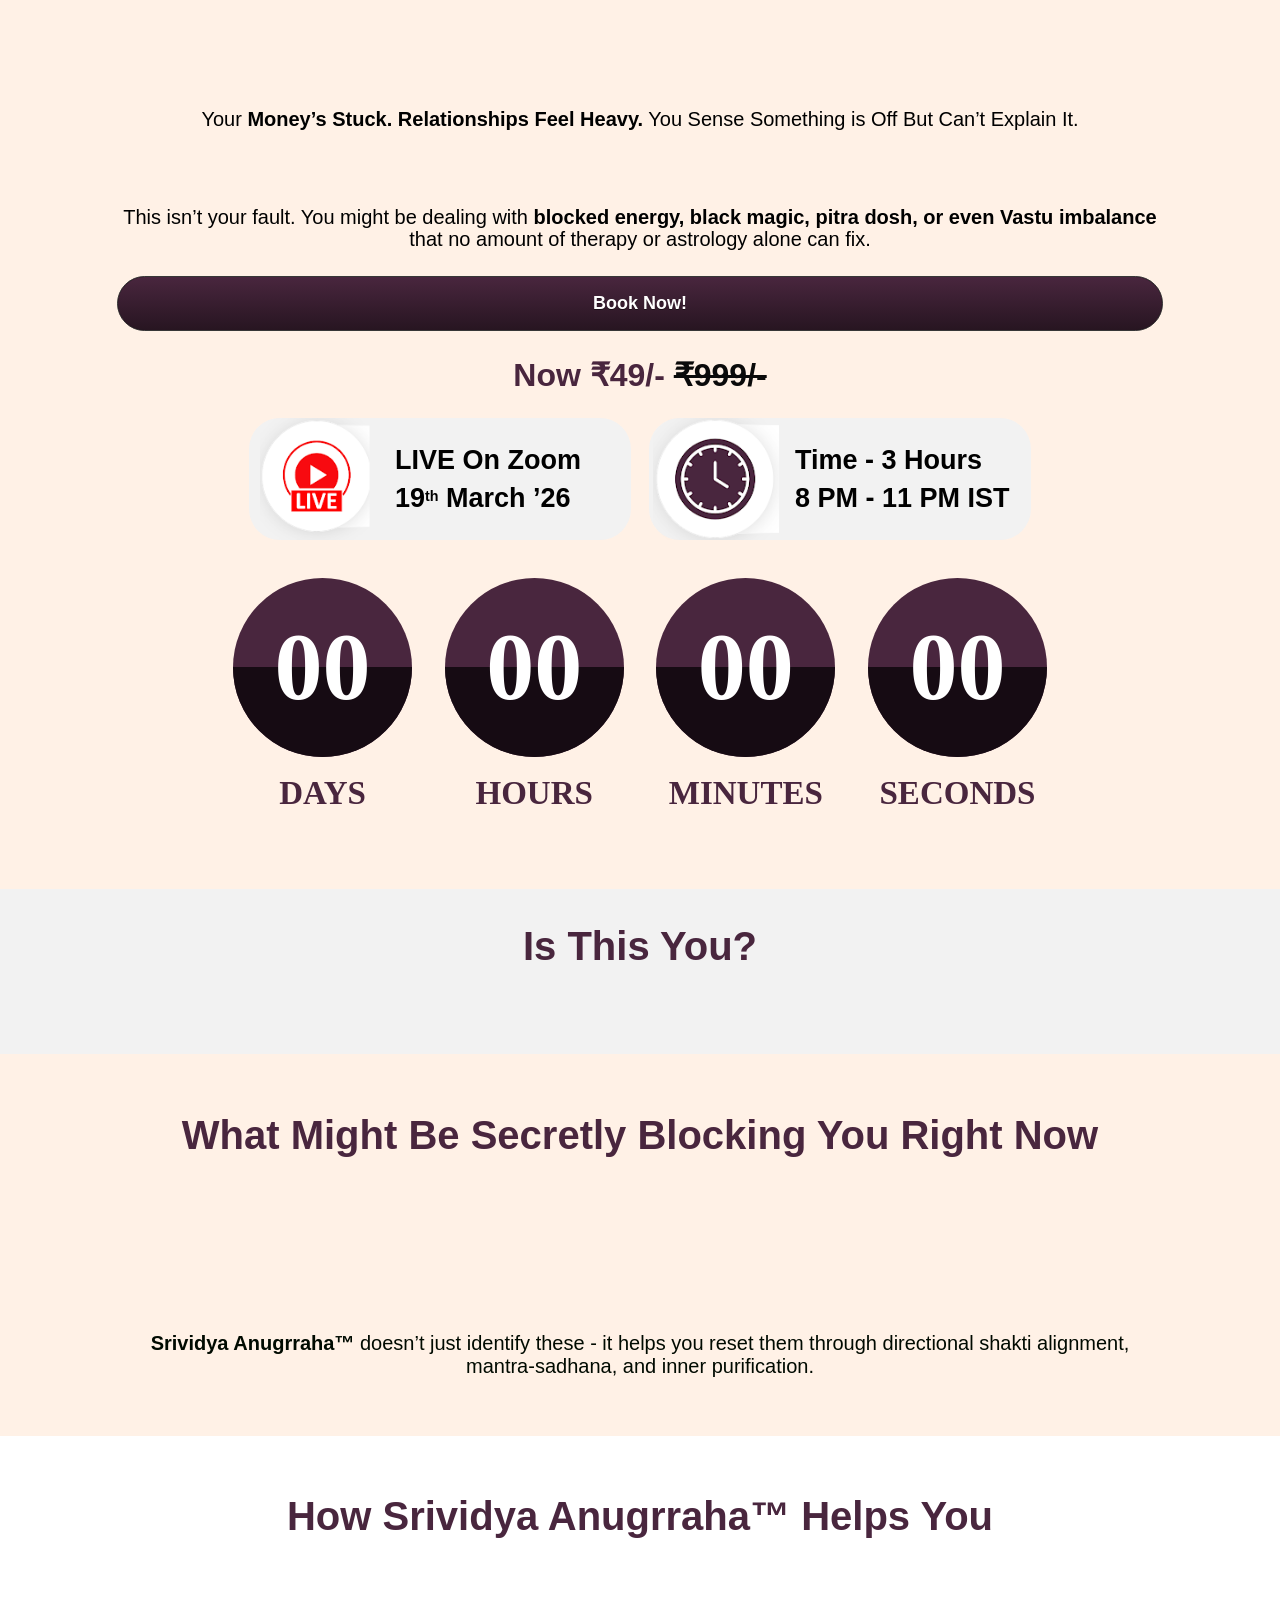
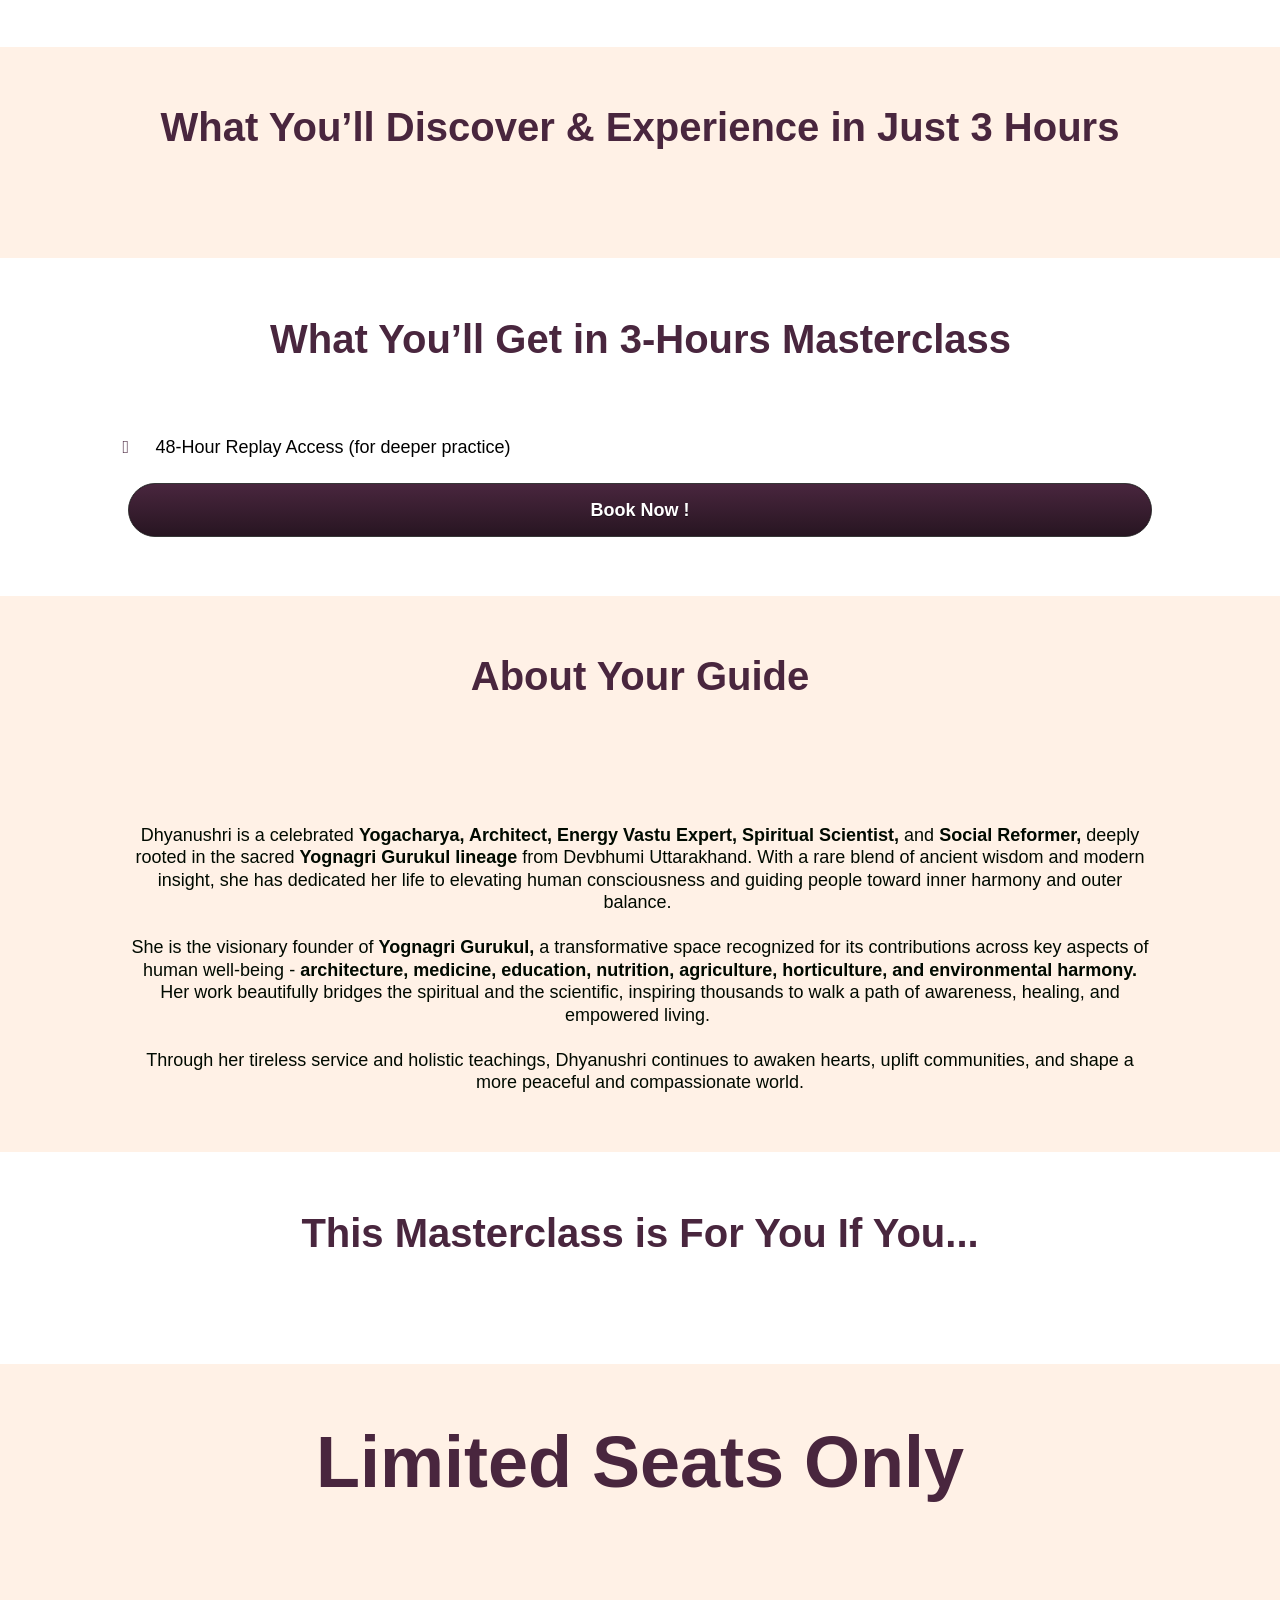
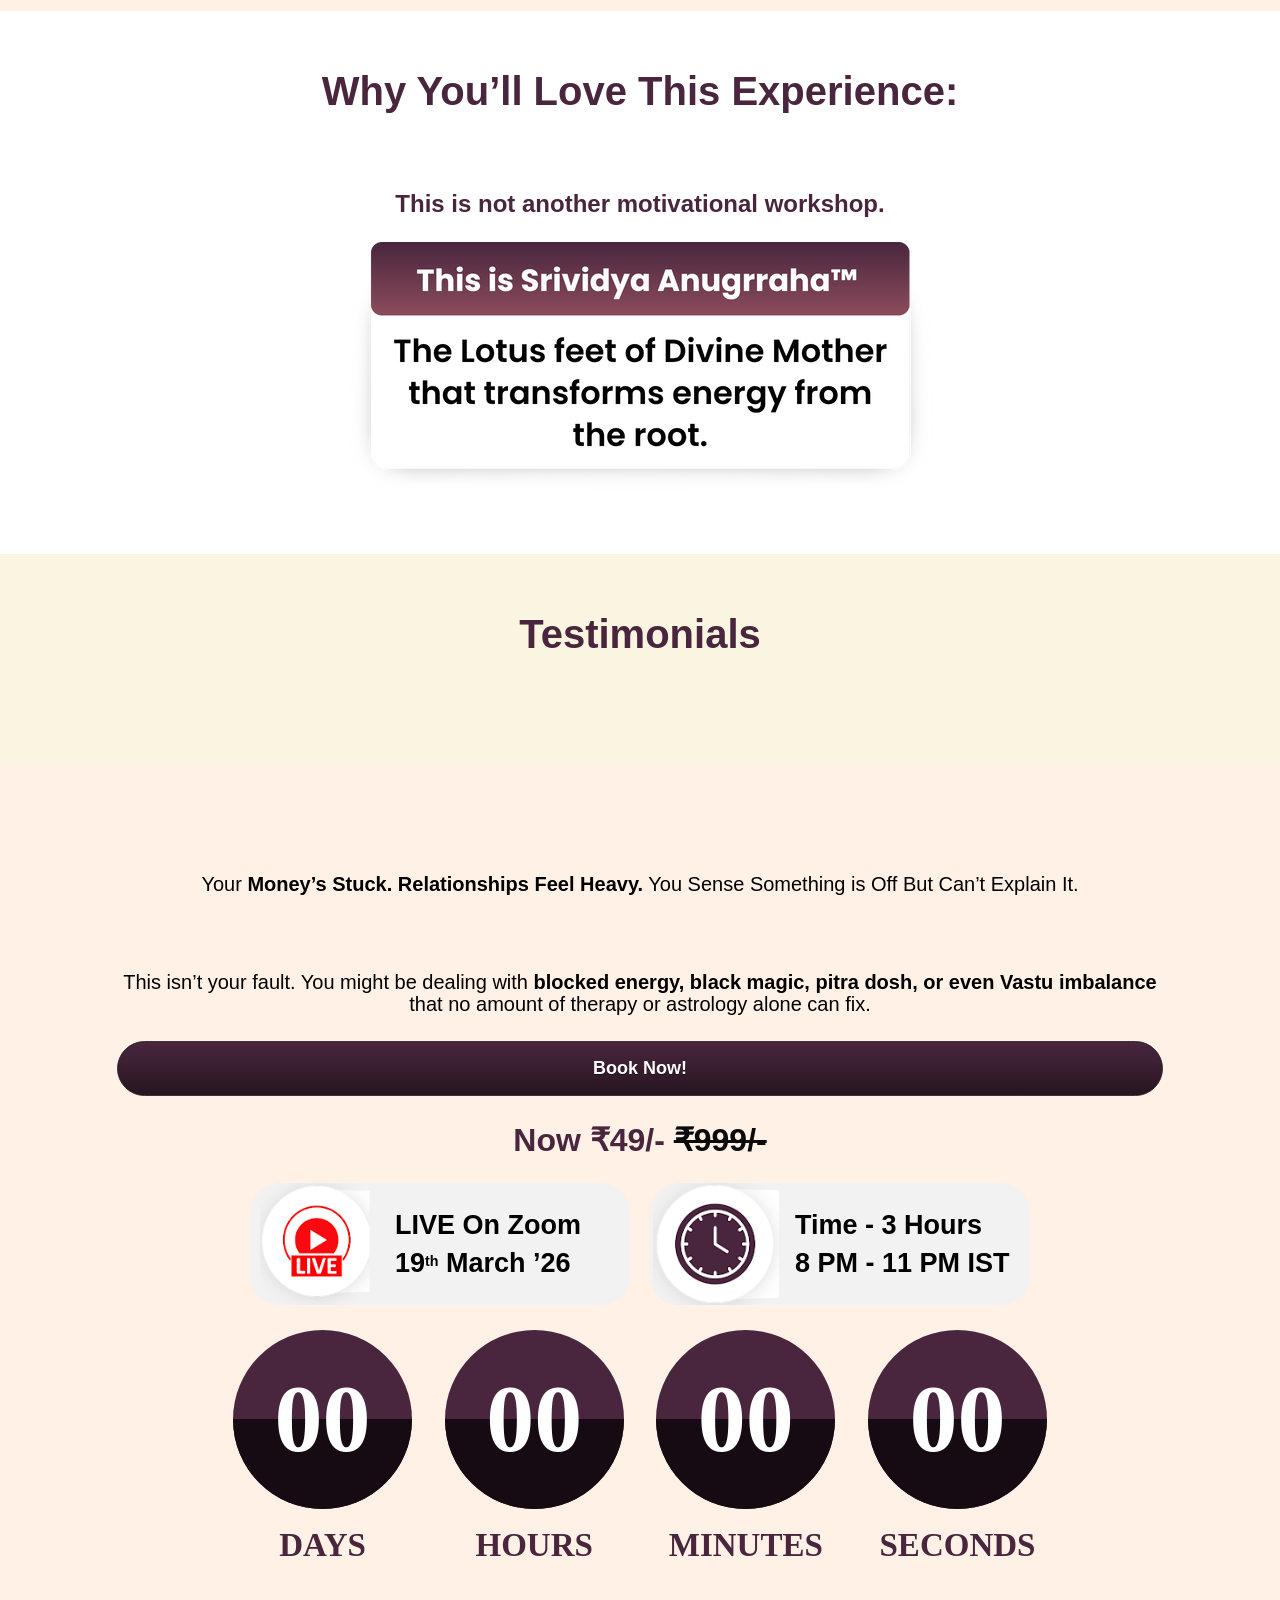
==== commit 2adc37fa: "Add files via upload" ====
--- a/index.html
+++ b/index.html
@@ -149,7 +149,7 @@
     </div>
   </div>
 </div>
-</div></div></div></div></div></div><div class="row flex flex--12 css-47r3vg"><div class="composite flex__item--md-12 flex__item--xs-12 css-8x0d4x"><div class="inner-composite flex flex--12"><div class="widget-column flex__item--md-12 flex__item--xs-12"><div class="widget-row flex flex--12"><style data-emotion-css="17m6wto"></style><div class="flex__item--md-12 flex__item--xs-12 css-17m6wto"><div data-widget-id="012aa2ee-9b18-2348-9808-78babd18b19b" class="widget"><style data-emotion-css="1f8dprf">.css-1f8dprf{margin:0 auto;padding:12px;text-align:center;width:100%;max-width:838px;box-sizing:border-box;}</style><div class="sync-countdown lp-countdown-timer-react w-012aa2ee-9b18-2348-9808-78babd18b19b css-1f8dprf lp-countdown-timer-react--boxed-in lp-countdown-timer-react--huge"><style data-emotion-css="13482pk">.css-13482pk{display:-webkit-box;display:-webkit-flex;display:-ms-flexbox;display:flex;-webkit-box-pack:justify;-webkit-justify-content:space-between;-ms-flex-pack:justify;justify-content:space-between;-webkit-flex-direction:column;-ms-flex-direction:column;flex-direction:column;-webkit-align-items:center;-webkit-box-align:center;-ms-flex-align:center;align-items:center;width:100%;font-family:Poppins;border-radius:10000px;}.lp-countdown-timer-react--tiny .css-13482pk,.lp-countdown-timer-react--small .css-13482pk,.lp-countdown-timer-react--medium .css-13482pk,.lp-countdown-timer-react--large .css-13482pk,.lp-countdown-timer-react--huge .css-13482pk{-webkit-flex-direction:row;-ms-flex-direction:row;flex-direction:row;-webkit-align-items:flex-start;-webkit-box-align:flex-start;-ms-flex-align:flex-start;align-items:flex-start;}</style><div class="countdown-container lp-countdown-timer-react--boxed-in css-13482pk"><style data-emotion-css="h72lq2">.css-h72lq2{-webkit-flex:1 0 auto;-ms-flex:1 0 auto;flex:1 0 auto;}.lp-countdown-timer-react--tiny .css-h72lq2,.lp-countdown-timer-react--small .css-h72lq2,.lp-countdown-timer-react--medium .css-h72lq2,.lp-countdown-timer-react--large .css-h72lq2,.lp-countdown-timer-react--huge .css-h72lq2{-webkit-flex:0 1 22%;-ms-flex:0 1 22%;flex:0 1 22%;width:22%;}.css-h72lq2:not(:last-child){margin-bottom:10px;}.lp-countdown-timer-react--tiny .css-h72lq2:not(:last-child),.lp-countdown-timer-react--small .css-h72lq2:not(:last-child),.lp-countdown-timer-react--medium .css-h72lq2:not(:last-child),.lp-countdown-timer-react--large .css-h72lq2:not(:last-child),.lp-countdown-timer-react--huge .css-h72lq2:not(:last-child){margin-bottom:0;}</style><div class="time-section-wrap css-h72lq2"><style data-emotion-css="1s5uhtq">.css-1s5uhtq{display:block;width:auto;}</style><div class="time-section css-1s5uhtq"><style data-emotion-css="12fses7">.css-12fses7{text-align:center;display:block;width:46px;height:0;padding:0 0 46px;font-size:1.625rem;line-height:1;font-weight:700;position:relative;z-index:0;overflow:hidden;color:rgba(255,255,255,1);background:rgb(73,38,62);border-radius:10000px;}.css-12fses7:before{content:'';height:50%;width:100%;position:absolute;bottom:0;left:0;z-index:-1;}.css-12fses7 span{display:block;margin-top:50%;-webkit-transform:translateY(-50%);-ms-transform:translateY(-50%);transform:translateY(-50%);}.lp-countdown-timer-react--tiny .css-12fses7,.lp-countdown-timer-react--small .css-12fses7,.lp-countdown-timer-react--medium .css-12fses7,.lp-countdown-timer-react--large .css-12fses7,.lp-countdown-timer-react--huge .css-12fses7{width:100%;padding:0 0 100%;}.lp-countdown-timer-react--small .css-12fses7{font-size:36px;}.lp-countdown-timer-react--medium .css-12fses7{font-size:3.75rem;}.lp-countdown-timer-react--large .css-12fses7{font-size:5rem;}.lp-countdown-timer-react--huge .css-12fses7{font-size:6rem;}.css-12fses7:before{background:rgb(22,11,19);}</style><div class="time-wrapper css-12fses7"><span class="days">0</span></div><style data-emotion-css="173krma">.css-173krma{white-space:nowrap;word-break:break-word;margin-top:5px;font-size:0.625rem;font-weight:700;text-transform:uppercase;color:rgb(73,38,62);}.lp-countdown-timer-react--small .css-173krma{margin-top:6px;font-size:0.75rem;}.lp-countdown-timer-react--medium .css-173krma{margin-top:8px;font-size:1.375rem;}.lp-countdown-timer-react--large .css-173krma{margin-top:10px;font-size:1.875rem;}.lp-countdown-timer-react--huge .css-173krma{margin-top:12px;font-size:2.0625rem;}</style><div class="time-name css-173krma">Days</div></div></div><div class="time-section-wrap css-h72lq2"><div class="time-section css-1s5uhtq"><div class="time-wrapper css-12fses7"><span class="hours">0</span></div><div class="time-name css-173krma">Hours</div></div></div><div class="time-section-wrap css-h72lq2"><div class="time-section css-1s5uhtq"><div class="time-wrapper css-12fses7"><span class="minutes">0</span></div><div class="time-name css-173krma">Minutes</div></div></div><div class="time-section-wrap css-h72lq2"><div class="time-section css-1s5uhtq"><div class="time-wrapper css-12fses7"><span class="seconds">0</span></div><div class="time-name css-173krma">Seconds</div></div></div></div></div></div></div></div></div></div></div></div></div></div></div></div></section><style data-emotion-css="1i5k9wu">.css-1i5k9wu{background-color:rgba(242,242,242,1);border-color:rgba(242,242,242,1);background-size:cover;background-position:center center;background-repeat:no-repeat;}.css-1i5k9wu > .container{padding-top:1vw;padding-right:3vw;padding-bottom:1vw;padding-left:3vw;padding-top:1cqw;padding-right:3cqw;padding-bottom:1cqw;padding-left:3cqw;}.site-header .css-1i5k9wu > .container{padding-top:0px;padding-right:0;padding-bottom:0px;padding-left:0;-webkit-transition:padding 0.03s ease;transition:padding 0.03s ease;}.bar .css-1i5k9wu{padding:0 50px;}@media (max-width:23.75em){.bar .css-1i5k9wu{padding:0 25px;}}@media (min-width:71.25em){.css-1i5k9wu > .container{padding-top:11.4px;padding-right:34.2px;padding-bottom:11.4px;padding-left:34.2px;}}</style><section class="section css-1i5k9wu" data-guid="30f8b19a-5ab4-4981-a73c-a712d772ce5e"><div class="container" id="about-1"><div class="layout flex flex--12" data-guid="25a72f11-358f-683f-1a23-73da7b21ac05"><div class="column flex__item--md-12 flex__item--xs-12 css-vfaad" data-guid="9ff7b884-b98f-6cef-2a81-710dca9646bc"><div class="inner-column css-eeduzr"><div class="row flex flex--12 css-47r3vg"><div class="composite flex__item--md-12 flex__item--xs-12 css-8x0d4x"><div class="inner-composite flex flex--12"><div class="widget-column flex__item--md-12 flex__item--xs-12"><div class="widget-row flex flex--12"><div class="flex__item--md-12 flex__item--xs-12"><div data-widget-id="66c7697b-2b7a-0bbf-bd87-1d365cb8e4fe" class="widget"><div class="lp-text-react lp-headline-react" data-widget-type="LpTextReact"><p class="text-align-center font-scale-10"><span style="color: rgba(73, 38, 62, 1);"><span style="font-family: &quot;Noto Serif&quot;, sans-serif;"><strong>Is This You?</strong></span></span></p></div></div></div></div></div></div></div></div><div class="row flex flex--12 css-47r3vg"><div class="composite flex__item--md-12 flex__item--xs-12 css-8x0d4x"><div class="inner-composite flex flex--12"><div class="widget-column flex__item--md-12 flex__item--xs-12"><div class="widget-row flex flex--12"><div class="flex__item--md-12 flex__item--xs-12"><div data-widget-id="4e0858a8-f6c6-9cd8-8288-8b3830118a48" class="widget"><div class="css-1yltisf"><div><style data-emotion-css="iaareg">.css-iaareg{display:inline-block;vertical-align:middle;max-width:717px;}@media (max-width:530px){.site-header .composite .widget .css-iaareg{max-width:calc(100% - 80px);}}</style><img class="lp-image-react w-4e0858a8-f6c6-9cd8-8288-8b3830118a48 css-iaareg lazyload" src="./Dhyanushri - 49rs_files/unnamed(3).png" data-src="https://lh3.googleusercontent.com/ASgVPOIMnBeZ-KeAUI_VK-s54nAUJEFqhBakFzkMbh60QA7OLLBJ0FsBe3hF9es1XQUYE9_whTor5EEUfMOl8DH9QTRvUo2nDBU" data-image-upload-source="builder3" alt="" style="width:100%"></div></div></div></div></div></div></div></div></div></div></div></div></div></section><style data-emotion-css="gcu406">.css-gcu406{background-color:rgba(255,241,230,1);border-color:rgba(255,241,230,1);background-size:cover;background-position:center center;background-repeat:no-repeat;}.css-gcu406 > .container{padding-top:3vw;padding-right:3vw;padding-bottom:3vw;padding-left:3vw;padding-top:3cqw;padding-right:3cqw;padding-bottom:3cqw;padding-left:3cqw;}.site-header .css-gcu406 > .container{padding-top:10px;padding-right:0;padding-bottom:10px;padding-left:0;-webkit-transition:padding 0.03s ease;transition:padding 0.03s ease;}.bar .css-gcu406{padding:0 50px;}@media (max-width:23.75em){.bar .css-gcu406{padding:0 25px;}}@media (min-width:71.25em){.css-gcu406 > .container{padding-top:34.2px;padding-right:34.2px;padding-bottom:34.2px;padding-left:34.2px;}}</style><section class="section css-gcu406" data-guid="d6236e0b-0e18-5408-52a8-50f60668c83f"><div class="container" id="about-1-copy"><div class="layout flex flex--12" data-guid="0aa9ea74-d358-b518-908d-5f88f0fb4588"><div class="column flex__item--md-12 flex__item--xs-12 css-vfaad" data-guid="417e481b-28a8-8fb8-9618-c5c83d4ee488"><div class="inner-column css-eeduzr"><div class="row flex flex--12 css-47r3vg"><div class="composite flex__item--md-12 flex__item--xs-12 css-8x0d4x"><div class="inner-composite flex flex--12"><div class="widget-column flex__item--md-12 flex__item--xs-12"><div class="widget-row flex flex--12"><div class="flex__item--md-12 flex__item--xs-12"><div data-widget-id="c6137ec8-8c88-9d98-022c-d2715364d22e" class="widget"><div class="lp-text-react lp-headline-react" data-widget-type="LpTextReact"><p class="text-align-center font-scale-10"><span style="color: rgba(73, 38, 62, 1);"><span style="font-family: &quot;Noto Serif&quot;, sans-serif;"><strong>What Might Be Secretly Blocking You Right Now</strong></span></span></p></div></div></div></div></div></div></div></div><div class="row flex flex--12 css-47r3vg"><div class="composite flex__item--md-4 flex__item--xs-12 css-8x0d4x"><div class="inner-composite flex flex--4"><div class="widget-column flex__item--md-12 flex__item--xs-12"><div class="widget-row flex flex--12"><div class="flex__item--md-12 flex__item--xs-12"><div data-widget-id="296ae317-2eda-29e8-0548-589158e4ae38" class="widget"><div class="css-1yltisf"><div><style data-emotion-css="lf05bd">.css-lf05bd{display:inline-block;vertical-align:middle;max-width:567px;}@media (max-width:530px){.site-header .composite .widget .css-lf05bd{max-width:calc(100% - 80px);}}</style><img class="lp-image-react w-296ae317-2eda-29e8-0548-589158e4ae38 css-lf05bd lazyload" src="./Dhyanushri - 49rs_files/unnamed(4).png" data-src="https://lh3.googleusercontent.com/5AAWzG4WSByWrik7ZTeMJPufvTw7zXhDk-_iY9_q3tZqNksXE5ix0s8QQQ-psgxNf9O5mjmFzlL-LbWYHd8anKbYXkP7FkOZFcA" data-image-upload-source="builder3" alt="" style="width:100%;max-width:500px"></div></div></div></div></div></div></div></div><div class="composite flex__item--md-4 flex__item--xs-12 css-8x0d4x"><div class="inner-composite flex flex--4"><div class="widget-column flex__item--md-12 flex__item--xs-12"><div class="widget-row flex flex--12"><div class="flex__item--md-12 flex__item--xs-12"><div data-widget-id="88abcb88-af68-3881-7b11-7b01b88fd1f8" class="widget"><div class="css-1yltisf"><div><img class="lp-image-react w-88abcb88-af68-3881-7b11-7b01b88fd1f8 css-lf05bd lazyload" src="./Dhyanushri - 49rs_files/unnamed(5).png" data-src="https://lh3.googleusercontent.com/7U3E1-gN0KciYveBSW7woaaBARExAn8R4IU2JODWg0yNuJOQRboCRQxjCuyg98CnmC7tvCDCKUw1o8ZfcJuVmDVwK1__BtWZtg" data-image-upload-source="builder3" alt="" style="width:100%;max-width:500px"></div></div></div></div></div></div></div></div><div class="composite flex__item--md-4 flex__item--xs-12 css-8x0d4x"><div class="inner-composite flex flex--4"><div class="widget-column flex__item--md-12 flex__item--xs-12"><div class="widget-row flex flex--12"><div class="flex__item--md-12 flex__item--xs-12"><div data-widget-id="98187fa8-13b6-d05f-3662-eff94c1883e8" class="widget"><div class="css-1yltisf"><div><img class="lp-image-react w-98187fa8-13b6-d05f-3662-eff94c1883e8 css-lf05bd lazyload" src="./Dhyanushri - 49rs_files/unnamed(6).png" data-src="https://lh3.googleusercontent.com/uRn2eRM7q7293zyDjxwGB1octr1nwN_fBN9egX5E35Q4sd91lsdOxdBO3YwVjJd_I9FlU_mMTVmJQMd0h1CgluJK6c0aQGDJWrjE" data-image-upload-source="builder3" alt="" style="width:100%;max-width:500px"></div></div></div></div></div></div></div></div></div><div class="row flex flex--12 css-47r3vg"><div class="composite flex__item--md-4 flex__item--xs-12 css-8x0d4x"><div class="inner-composite flex flex--4"><div class="widget-column flex__item--md-12 flex__item--xs-12"><div class="widget-row flex flex--12"><div class="flex__item--md-12 flex__item--xs-12"><div data-widget-id="d4b8f068-5396-2068-83e8-26b89b78d8e3" class="widget"><div class="css-1yltisf"><div><img class="lp-image-react w-d4b8f068-5396-2068-83e8-26b89b78d8e3 css-lf05bd lazyload" src="./Dhyanushri - 49rs_files/unnamed(7).png" data-src="https://lh3.googleusercontent.com/OV5Sj_iyMbzfgd6NsLVAHVUTuLaoR0qLgzqNHZJMemPguv-A6CKJQVp5v1GSxaumdBPJxHhwWCrs-Xp0pcEx0nVKobW7lnszPsvS" data-image-upload-source="builder3" alt="" style="width:100%;max-width:500px"></div></div></div></div></div></div></div></div><div class="composite flex__item--md-4 flex__item--xs-12 css-8x0d4x"><div class="inner-composite flex flex--4"><div class="widget-column flex__item--md-12 flex__item--xs-12"><div class="widget-row flex flex--12"><div class="flex__item--md-12 flex__item--xs-12"><div data-widget-id="620da9b3-7058-a858-8c01-ce9614e9ac38" class="widget"><div class="css-1yltisf"><div><img class="lp-image-react w-620da9b3-7058-a858-8c01-ce9614e9ac38 css-lf05bd lazyload" src="./Dhyanushri - 49rs_files/unnamed(8).png" data-src="https://lh3.googleusercontent.com/yTB5C0xdHxyMb6uZr48l5ZsQ7HxGH_vGVwiDGyTWDpgEk6hq-SwZY-zJUTBZOfFNrGDyUO3jRpwd9wKVOXbr81IPDaZNNFYRbg" data-image-upload-source="builder3" alt="" style="width:100%;max-width:500px"></div></div></div></div></div></div></div></div><div class="composite flex__item--md-4 flex__item--xs-12 css-8x0d4x"><div class="inner-composite flex flex--4"><div class="widget-column flex__item--md-12 flex__item--xs-12"><div class="widget-row flex flex--12"><div class="flex__item--md-12 flex__item--xs-12"><div data-widget-id="8342aeec-7388-367e-f428-a76881aebeab" class="widget"><div class="css-1yltisf"><div><img class="lp-image-react w-8342aeec-7388-367e-f428-a76881aebeab css-lf05bd lazyload" src="./Dhyanushri - 49rs_files/unnamed(9).png" data-src="https://lh3.googleusercontent.com/U4BmBmD_nUJCH8LUUStzeUqv1yoxIpB4WoIneEo_KiDL1bBVwZGzFYONUSfsIm9LRXYqs8nzZ_z4NNH6NhWBGTqgxzdZMh3Z1qI" data-image-upload-source="builder3" alt="" style="width:100%;max-width:500px"></div></div></div></div></div></div></div></div></div><div class="row flex flex--12 css-47r3vg"><div class="composite flex__item--md-12 flex__item--xs-12 css-8x0d4x"><div class="inner-composite flex flex--12"><div class="widget-column flex__item--md-12 flex__item--xs-12"><div class="widget-row flex flex--12"><div class="flex__item--md-12 flex__item--xs-12"><div data-widget-id="80980748-cc5f-35b8-3cf8-3c38fbe40cd8" class="widget"><div class="css-1yltisf"><div><img class="lp-image-react w-80980748-cc5f-35b8-3cf8-3c38fbe40cd8 css-lf05bd lazyload" src="./Dhyanushri - 49rs_files/unnamed(10).png" data-src="https://lh3.googleusercontent.com/pjEvrBCuExcsMGl0BtwX8F--VPo0hhKzkfP1SFR-O4idddVqnDRimGM3-tqmiNk2PL-ZRbM-RgteuzqisZcqtXCuFZZBzQ3g5Cw" data-image-upload-source="builder3" alt="" style="width:100%;max-width:500px"></div></div></div></div></div></div></div></div></div><div class="row flex flex--12 css-47r3vg"><div class="composite flex__item--md-12 flex__item--xs-12 css-8x0d4x"><div class="inner-composite flex flex--12"><div class="widget-column flex__item--md-12 flex__item--xs-12"><div class="widget-row flex flex--12"><div class="flex__item--md-12 flex__item--xs-12"><div data-widget-id="50ab6a29-b618-a6aa-dc68-d0e8291d55fc" class="widget"><div class="lp-text-react lp-headline-react" data-widget-type="LpTextReact"><p class="text-align-center font-scale-6"><span style="color: rgba(0, 10, 0, 1);"><span style="font-family: &quot;Poppins&quot;, sans-serif;"><strong>Srividya Anugrraha™</strong> doesn’t just identify these - it helps you reset them through directional shakti alignment, mantra-sadhana, and inner purification.</span></span></p></div></div></div></div></div></div></div></div></div></div></div></div></section><style data-emotion-css="1lvk7t7">.css-1lvk7t7{background-color:rgba(255,255,255,1);border-color:rgba(255,255,255,1);background-size:cover;background-position:center center;background-repeat:no-repeat;}.css-1lvk7t7 > .container{padding-top:3vw;padding-right:3vw;padding-bottom:3vw;padding-left:3vw;padding-top:3cqw;padding-right:3cqw;padding-bottom:3cqw;padding-left:3cqw;}.site-header .css-1lvk7t7 > .container{padding-top:10px;padding-right:0;padding-bottom:10px;padding-left:0;-webkit-transition:padding 0.03s ease;transition:padding 0.03s ease;}.bar .css-1lvk7t7{padding:0 50px;}@media (max-width:23.75em){.bar .css-1lvk7t7{padding:0 25px;}}@media (min-width:71.25em){.css-1lvk7t7 > .container{padding-top:34.2px;padding-right:34.2px;padding-bottom:34.2px;padding-left:34.2px;}}</style><section class="section css-1lvk7t7" data-guid="60d8dea4-ce08-8bfb-dde8-365abd1d7458"><div class="container" id="about-1-copy-copy"><div class="layout flex flex--12" data-guid="86c50b08-7c4c-bbb7-7688-2e883b383894"><div class="column flex__item--md-12 flex__item--xs-12 css-vfaad" data-guid="c8f30ac8-5c28-34a8-23d9-08c8dff8d034"><div class="inner-column css-eeduzr"><div class="row flex flex--12 css-47r3vg"><div class="composite flex__item--md-12 flex__item--xs-12 css-8x0d4x"><div class="inner-composite flex flex--12"><div class="widget-column flex__item--md-12 flex__item--xs-12"><div class="widget-row flex flex--12"><div class="flex__item--md-12 flex__item--xs-12"><div data-widget-id="b7684708-548a-8eb8-be82-7a3e4ee81058" class="widget"><div class="lp-text-react lp-headline-react" data-widget-type="LpTextReact"><p class="text-align-center font-scale-10"><span style="color: rgba(73, 38, 62, 1);"><span style="font-family: &quot;Noto Serif&quot;, sans-serif;"><strong>How Srividya Anugrraha™ Helps You</strong></span></span></p></div></div></div></div></div></div></div></div><div class="row flex flex--12 css-47r3vg"><div class="composite flex__item--md-12 flex__item--xs-12 css-8x0d4x"><div class="inner-composite flex flex--12"><div class="widget-column flex__item--md-12 flex__item--xs-12"><div class="widget-row flex flex--12"><div class="flex__item--md-12 flex__item--xs-12"><div data-widget-id="91a86328-015e-6de8-d8de-668deaf830a8" class="widget"><div class="css-1yltisf"><div><style data-emotion-css="am5g1g">.css-am5g1g{display:inline-block;vertical-align:middle;max-width:3000px;}@media (max-width:530px){.site-header .composite .widget .css-am5g1g{max-width:calc(100% - 80px);}}</style><img class="lp-image-react w-91a86328-015e-6de8-d8de-668deaf830a8 css-am5g1g lazyload" src="./Dhyanushri - 49rs_files/unnamed(11).png" data-src="https://lh3.googleusercontent.com/ZcuPIIs_qNI0wgvsCF3wTqBv5yUiYYlf3KoCE9kW7v_PCQiGwW9-egbzddpYR-JB32D5cxnOiDmdrsONZIQIRYB7JFULdM1EDTU" data-image-upload-source="builder3" alt="" style="width:100%"></div></div></div></div></div></div></div></div></div></div></div></div></div></section><section class="section css-gcu406" data-guid="7a18dea1-7162-b4e7-d8d8-4d3829289a0b"><div class="container" id="about-1-copy-copy-copy"><div class="layout flex flex--12" data-guid="0a863b8a-7898-8838-d688-f4082d088185"><div class="column flex__item--md-12 flex__item--xs-12 css-vfaad" data-guid="2622a9c1-68ce-0c12-4558-59c83948b44b"><div class="inner-column css-eeduzr"><div class="row flex flex--12 css-47r3vg"><div class="composite flex__item--md-12 flex__item--xs-12 css-8x0d4x"><div class="inner-composite flex flex--12"><div class="widget-column flex__item--md-12 flex__item--xs-12"><div class="widget-row flex flex--12"><div class="flex__item--md-12 flex__item--xs-12"><div data-widget-id="68487178-dc56-086a-7f48-0498a684e1c8" class="widget"><div class="lp-text-react lp-headline-react" data-widget-type="LpTextReact"><p class="text-align-center font-scale-10"><span style="color: rgba(73, 38, 62, 1);"><span style="font-family: &quot;Noto Serif&quot;, sans-serif;"><strong>What You’ll Discover &amp; Experience in Just 3 Hours</strong></span></span></p></div></div></div></div></div></div></div></div><div class="row flex flex--12 css-47r3vg"><div class="composite flex__item--md-3 flex__item--xs-12 css-8x0d4x"><div class="inner-composite flex flex--3"><div class="widget-column flex__item--md-12 flex__item--xs-12"><div class="widget-row flex flex--12"><div class="flex__item--md-12 flex__item--xs-12"><div data-widget-id="7b25d858-23b8-5ccc-45f6-807388af755a" class="widget"><div class="css-1yltisf"><div><style data-emotion-css="1ockx2r">.css-1ockx2r{display:inline-block;vertical-align:middle;max-width:574px;}@media (max-width:530px){.site-header .composite .widget .css-1ockx2r{max-width:calc(100% - 80px);}}</style><img class="lp-image-react w-7b25d858-23b8-5ccc-45f6-807388af755a css-1ockx2r lazyload" src="./Dhyanushri - 49rs_files/unnamed(12).png" data-src="https://lh3.googleusercontent.com/nuOcocYzCyaFtN15pad5WHIbj5xn8ByP75FIxY_rTOTekf3YqcXWWRVwNqx0WPIea6tKEjMefW4ldWP-QI8wHL63ouMRD6dXAgU" data-image-upload-source="builder3" alt="" style="width:100%"></div></div></div></div></div></div></div></div><div class="composite flex__item--md-3 flex__item--xs-12 css-8x0d4x"><div class="inner-composite flex flex--3"><div class="widget-column flex__item--md-12 flex__item--xs-12"><div class="widget-row flex flex--12"><div class="flex__item--md-12 flex__item--xs-12"><div data-widget-id="4ea5f4cc-be78-4d3d-ddc1-8e83dce9b918" class="widget"><div class="css-1yltisf"><div><img class="lp-image-react w-4ea5f4cc-be78-4d3d-ddc1-8e83dce9b918 css-1ockx2r lazyload" src="./Dhyanushri - 49rs_files/unnamed(13).png" data-src="https://lh3.googleusercontent.com/kbK9hXBbwOUgd7wbn9DZmb0b1NHEGGy82y6P-kHMK5Ls7SH4ICCLESgK4AwjCdxDsgXXwnEhZEFyZsO-upliqQPA6arLrNgdIw" data-image-upload-source="builder3" alt="" style="width:100%"></div></div></div></div></div></div></div></div><div class="composite flex__item--md-3 flex__item--xs-12 css-8x0d4x"><div class="inner-composite flex flex--3"><div class="widget-column flex__item--md-12 flex__item--xs-12"><div class="widget-row flex flex--12"><div class="flex__item--md-12 flex__item--xs-12"><div data-widget-id="24bad799-8cf5-b216-8c98-45ffe5815671" class="widget"><div class="css-1yltisf"><div><img class="lp-image-react w-24bad799-8cf5-b216-8c98-45ffe5815671 css-1ockx2r lazyload" src="./Dhyanushri - 49rs_files/unnamed(14).png" data-src="https://lh3.googleusercontent.com/GT3aSf_1RF_v1bSip8D5j1lQTFVWkbzWmZBJvB42S5JpqfhIURjOG7RXd96mrSU0Zip15NNeD4vdEJm3vMIZ4ncNm7t-dbP-yg" data-image-upload-source="builder3" alt="" style="width:100%"></div></div></div></div></div></div></div></div><div class="composite flex__item--md-3 flex__item--xs-12 css-8x0d4x"><div class="inner-composite flex flex--3"><div class="widget-column flex__item--md-12 flex__item--xs-12"><div class="widget-row flex flex--12"><div class="flex__item--md-12 flex__item--xs-12"><div data-widget-id="32b26ba8-54ae-09c8-354e-f7785c28a298" class="widget"><div class="css-1yltisf"><div><img class="lp-image-react w-32b26ba8-54ae-09c8-354e-f7785c28a298 css-1ockx2r lazyload" src="./Dhyanushri - 49rs_files/unnamed(15).png" data-src="https://lh3.googleusercontent.com/HjDPkAnDCtiPWoPIkBs4d7QKZwVDJVSQp14Vy0ROX_2HUXo1BHSm60OPxilHUt-qn5ZxZu7cyu1-dYrVFIFUkd2N0WbckIp7lv0" data-image-upload-source="builder3" alt="" style="width:100%"></div></div></div></div></div></div></div></div></div></div></div></div></div></section><section class="section css-1lvk7t7" data-guid="4136c0b8-7169-6e8f-1f88-4cf84f58cc78"><div class="container" id="about-1-copy-copy-copy-copy"><div class="layout flex flex--12" data-guid="59e8b353-08e3-c96e-e6b8-6a7132b8fe53"><div class="column flex__item--md-12 flex__item--xs-12 css-vfaad" data-guid="d46681ca-5848-48c4-df38-ca7d9dc83d48"><div class="inner-column css-eeduzr"><div class="row flex flex--12 css-47r3vg"><div class="composite flex__item--md-12 flex__item--xs-12 css-8x0d4x"><div class="inner-composite flex flex--12"><div class="widget-column flex__item--md-12 flex__item--xs-12"><div class="widget-row flex flex--12"><div class="flex__item--md-12 flex__item--xs-12"><div data-widget-id="3594a6b1-f93a-aebd-3071-504b0164939e" class="widget"><div class="lp-text-react lp-headline-react" data-widget-type="LpTextReact"><p class="text-align-center font-scale-10"><span style="color: rgba(73, 38, 62, 1);"><span style="font-family: &quot;Noto Serif&quot;, sans-serif;"><strong> What You’ll Get in 3-Hours Masterclass</strong></span><span style="font-family: &quot;Times New Roman&quot;, sans-serif;"><strong> </strong></span></span></p></div></div></div></div></div></div></div></div><div class="row flex flex--12 css-47r3vg"><div class="composite flex__item--md-12 flex__item--xs-12 css-8x0d4x"><div class="inner-composite flex flex--12"><div class="widget-column flex__item--md-12 flex__item--xs-12"><div class="widget-row flex flex--12"><div class="flex__item--md-12 flex__item--xs-12"><div data-widget-id="dd988128-b288-d259-f898-db4864b8dcc8" class="widget"><div class="css-1yltisf"><div><style data-emotion-css="18zz8ua">.css-18zz8ua{display:inline-block;vertical-align:middle;max-width:1024px;}@media (max-width:530px){.site-header .composite .widget .css-18zz8ua{max-width:calc(100% - 80px);}}</style><img class="lp-image-react w-dd988128-b288-d259-f898-db4864b8dcc8 css-18zz8ua lazyload" src="./Dhyanushri - 49rs_files/unnamed(16).png" data-src="https://lh3.googleusercontent.com/1_zyOTCpKYAiIeqv5pmXsD59Ph-JeS03T-RnQqsiludzN9vLARfLy9naLzWIFNWD6qKoeyx4Ye5Eg0c_Q4aYmhhuZn3BRmz80Mxg" data-image-upload-source="builder3" alt="" style="width:100%;max-width:500px"></div></div></div></div></div></div></div></div></div><div class="row flex flex--12 css-47r3vg"><div class="composite flex__item--md-12 flex__item--xs-12 css-8x0d4x"><div class="inner-composite flex flex--12"><div class="widget-column flex__item--md-12 flex__item--xs-12"><div class="widget-row flex flex--12"><div class="flex__item--md-12 flex__item--xs-12"><div data-widget-id="8778e0d8-6528-23f8-f178-9518f2383578" class="widget"><div class="lp-text-react lp-headline-react" data-widget-type="LpTextReact"><ul class="lp-list text-align-left lp-list--icon" data-guid="e536a0c5-8d22-0f3c-38d8-a3c8def899a8" data-bullet-color="rgba(73, 38, 62, 1)" data-bullet-icon="\f14a--900--solid"><li><span style="font-family: &quot;Poppins&quot;, sans-serif;">48-Hour Replay Access (for deeper practice)</span></li></ul></div></div></div></div></div></div></div></div><div class="row flex flex--12 css-47r3vg"><div class="composite flex__item--md-12 flex__item--xs-12 css-8x0d4x"><div class="inner-composite flex flex--12"><div class="widget-column flex__item--md-12 flex__item--xs-12"><div class="widget-row flex flex--12"><div class="flex__item--md-12 flex__item--xs-12"><div data-widget-id="e3b89076-b6e5-6e18-77e8-08f3a1ff9528" class="widget"><div class="lp-button-react-wrapper css-y13kug" data-widget-type="LpButtonReact"><a data-widget-link="true" href="https://rzp.io/rzp/arOeUis" target="_top" data-link-type="external" class="lp-button-react w-e3b89076-b6e5-6e18-77e8-08f3a1ff9528 lp-button-react--full is-bold lp-button-react--medium lp-button-react--gradient font-scale-5 line-height-scale-5 css-1o7q7qa" contenteditable="false">Book Now !</a></div></div></div></div></div></div></div></div></div></div></div></div></section><section class="section css-gcu406" data-guid="c498b348-ef27-c28a-f7d8-66199709d8d8"><div class="container" id="about-1-copy-copy-copy-copy-copy"><div class="layout flex flex--12" data-guid="ce98f837-ac48-3f08-d38c-d3c72b68a532"><div class="column flex__item--md-12 flex__item--xs-12 css-vfaad" data-guid="bec88918-1928-b148-3a51-87584dc8a8c8"><div class="inner-column css-eeduzr"><div class="row flex flex--12 css-47r3vg"><div class="composite flex__item--md-12 flex__item--xs-12 css-8x0d4x"><div class="inner-composite flex flex--12"><div class="widget-column flex__item--md-12 flex__item--xs-12"><div class="widget-row flex flex--12"><div class="flex__item--md-12 flex__item--xs-12"><div data-widget-id="966e3127-430e-bb78-65e8-f79ef6189c58" class="widget"><div class="lp-text-react lp-headline-react" data-widget-type="LpTextReact"><p class="text-align-center font-scale-10"><span style="color: rgba(73, 38, 62, 1);"><span style="font-family: &quot;Noto Serif&quot;, sans-serif;"><strong>About Your Guide</strong></span></span></p></div></div></div></div></div></div></div></div><div class="row flex flex--12 css-47r3vg"><div class="composite flex__item--md-12 flex__item--xs-12 css-8x0d4x"><div class="inner-composite flex flex--12"><div class="widget-column flex__item--md-12 flex__item--xs-12"><div class="widget-row flex flex--12"><div class="flex__item--md-12 flex__item--xs-12"><div data-widget-id="93677d98-ee18-0918-1908-60a8605882c7" class="widget"><div class="css-1yltisf"><div><style data-emotion-css="enp03f">.css-enp03f{display:inline-block;vertical-align:middle;max-width:1920px;border-radius:24px;}@media (max-width:530px){.site-header .composite .widget .css-enp03f{max-width:calc(100% - 80px);}}</style><img class="lp-image-react w-93677d98-ee18-0918-1908-60a8605882c7 css-enp03f lazyload" src="./Dhyanushri - 49rs_files/unnamed.jpg" data-src="https://lh3.googleusercontent.com/10nlvz8LVrbGrcO-rb-GwOrS-Gj6phBmsTdvf37wFkAL4JTq5OAkfgod7MiX5JmQDpPVz83Fyd4pD3VrjY3ryK7JUC8G0702NA" data-image-upload-source="builder3" alt="" style="width:100%"></div></div></div></div></div></div></div></div></div><div class="row flex flex--12 css-47r3vg"><div class="composite flex__item--md-12 flex__item--xs-12 css-8x0d4x"><div class="inner-composite flex flex--12"><div class="widget-column flex__item--md-12 flex__item--xs-12"><div class="widget-row flex flex--12"><div class="flex__item--md-12 flex__item--xs-12"><div data-widget-id="f2483526-0b11-0288-9e18-fbad4e180d34" class="widget"><div class="css-1yltisf"><div><style data-emotion-css="xwpcwl">.css-xwpcwl{display:inline-block;vertical-align:middle;max-width:693px;}@media (max-width:530px){.site-header .composite .widget .css-xwpcwl{max-width:calc(100% - 80px);}}</style><img class="lp-image-react w-f2483526-0b11-0288-9e18-fbad4e180d34 css-xwpcwl lazyload" src="./Dhyanushri - 49rs_files/unnamed(17).png" data-src="https://lh3.googleusercontent.com/xPIbELVgqPvik9K6tuziTc6KguE9FkdMWtaBnumJ78STfPjYZ8NAm7tUWFRx6ETDGwRSDCMKLb7aCxzzN3s84LoH7y7-zQPk2Sw" data-image-upload-source="builder3" alt="" style="width:100%"></div></div></div></div></div></div></div></div></div><div class="row flex flex--12 css-47r3vg"><div class="composite flex__item--md-12 flex__item--xs-12 css-8x0d4x"><div class="inner-composite flex flex--12"><div class="widget-column flex__item--md-12 flex__item--xs-12"><div class="widget-row flex flex--12"><div class="flex__item--md-12 flex__item--xs-12"><div data-widget-id="03888df8-0328-4fd8-b568-b1ccfce6765b" class="widget"><div class="lp-text-react lp-headline-react" data-widget-type="LpTextReact"><p class="text-align-center line-height-scale-4"><span style="color: rgba(0, 10, 0, 1);"><span style="font-family: &quot;Poppins&quot;, sans-serif;">Dhyanushri is a celebrated <strong>Yogacharya, Architect, Energy Vastu Expert, Spiritual Scientist,</strong> and <strong>Social Reformer,</strong> deeply rooted in the sacred <strong>Yognagri Gurukul</strong> <strong>lineage</strong> from Devbhumi Uttarakhand. With a rare blend of ancient wisdom and modern insight, she has dedicated her life to elevating human consciousness and guiding people toward inner harmony and outer balance. </span></span></p><p class="text-align-center line-height-scale-4"></p><p class="text-align-center line-height-scale-4"><span style="color: rgba(0, 10, 0, 1);"><span style="font-family: &quot;Poppins&quot;, sans-serif;">She is the visionary founder of <strong>Yognagri Gurukul,</strong> a transformative space recognized for its contributions across key aspects of human well-being - <strong>architecture, medicine, education, nutrition, agriculture, horticulture, and environmental harmony.</strong> Her work beautifully bridges the spiritual and the scientific, inspiring thousands to walk a path of awareness, healing, and empowered living. </span></span></p><p class="text-align-center line-height-scale-4"></p><p class="text-align-center line-height-scale-4"><span style="color: rgba(0, 10, 0, 1);"><span style="font-family: &quot;Poppins&quot;, sans-serif;">Through her tireless service and holistic teachings, Dhyanushri continues to awaken hearts, uplift communities, and shape a more peaceful and compassionate world.</span></span></p></div></div></div></div></div></div></div></div></div></div></div></div></section><section class="section css-1lvk7t7" data-guid="aa9250d7-87e2-d5f9-d954-eafd563ee1d6"><div class="container" id="about-2"><div class="layout flex flex--12" data-guid="929ade6a-de29-0165-aa6d-a70c72dd8187"><div class="column flex__item--md-12 flex__item--xs-12 css-vfaad" data-guid="d6c2133c-ea28-0346-ec7c-6651128affe7"><div class="inner-column css-eeduzr"><div class="row flex flex--12 css-47r3vg"><div class="composite flex__item--md-12 flex__item--xs-12 css-8x0d4x"><div class="inner-composite flex flex--12"><div class="widget-column flex__item--md-12 flex__item--xs-12"><div class="widget-row flex flex--12"><div class="flex__item--md-12 flex__item--xs-12"><div data-widget-id="f278e008-44cc-1ba8-84d8-076498383838" class="widget"><div class="lp-text-react lp-headline-react" data-widget-type="LpTextReact"><p class="text-align-center font-scale-10"><span style="color: rgba(73, 38, 62, 1);"><span style="font-family: &quot;Noto Serif&quot;, sans-serif;"><strong>This Masterclass is For You If You...</strong></span></span></p></div></div></div></div></div></div></div></div><div class="row flex flex--12 css-47r3vg"><div class="composite flex__item--md-12 flex__item--xs-12 css-8x0d4x"><div class="inner-composite flex flex--12"><div class="widget-column flex__item--md-12 flex__item--xs-12"><div class="widget-row flex flex--12"><div class="flex__item--md-12 flex__item--xs-12"><div data-widget-id="08de05aa-1448-0048-3918-8daea788024f" class="widget"><div class="css-1yltisf"><div><style data-emotion-css="b23ciq">.css-b23ciq{display:inline-block;vertical-align:middle;max-width:568px;}@media (max-width:530px){.site-header .composite .widget .css-b23ciq{max-width:calc(100% - 80px);}}</style><img class="lp-image-react w-08de05aa-1448-0048-3918-8daea788024f css-b23ciq lazyload" src="./Dhyanushri - 49rs_files/unnamed(18).png" data-src="https://lh3.googleusercontent.com/dPdCGleFSaTORpnM8zbYuGzJi7vpF62qz0f8eNpvh8OjmtsWZ4H66aJfJ7FiNed8Wnjg1lYACWi-m2bu8IEHFY_hurSaZnniLA" data-image-upload-source="builder3" alt="" style="width:100%"></div></div></div></div></div></div></div></div></div></div></div></div></div></section><section class="section css-gcu406" data-guid="32bfccac-9e13-3afc-a4a8-4224db1dc5a2"><div class="container" id="about-2-copy"><div class="layout flex flex--12" data-guid="e2f8b958-5348-5495-faf4-1098b1081ebf"><div class="column flex__item--md-12 flex__item--xs-12 css-vfaad" data-guid="1fa26e4b-e824-e6c6-8898-af1878f86d6d"><div class="inner-column css-eeduzr"><div class="row flex flex--12 css-47r3vg"><div class="composite flex__item--md-12 flex__item--xs-12 css-8x0d4x"><div class="inner-composite flex flex--12"><div class="widget-column flex__item--md-12 flex__item--xs-12"><div class="widget-row flex flex--12"><div class="flex__item--md-12 flex__item--xs-12"><div data-widget-id="8c5831b7-36e8-b932-ad88-9d8546964a28" class="widget"><div class="lp-text-react lp-headline-react" data-widget-type="LpTextReact"><p class="text-align-center font-scale-14"><span style="color: rgba(73, 38, 62, 1);"><span style="font-family: &quot;Noto Serif&quot;, sans-serif;"><strong>Limited Seats Only</strong></span></span></p></div></div></div></div></div></div></div></div><div class="row flex flex--12 css-47r3vg"><div class="composite flex__item--md-12 flex__item--xs-12 css-8x0d4x"><div class="inner-composite flex flex--12"><div class="widget-column flex__item--md-12 flex__item--xs-12"><div class="widget-row flex flex--12"><div class="flex__item--md-12 flex__item--xs-12"><div data-widget-id="8362c559-b508-95d8-5658-6a48c528c118" class="widget"><div class="css-1yltisf"><div><style data-emotion-css="19ooy5q">.css-19ooy5q{display:inline-block;vertical-align:middle;max-width:554px;}@media (max-width:530px){.site-header .composite .widget .css-19ooy5q{max-width:calc(100% - 80px);}}</style><img class="lp-image-react w-8362c559-b508-95d8-5658-6a48c528c118 css-19ooy5q lazyload" src="./Dhyanushri - 49rs_files/unnamed(19).png" data-src="https://lh3.googleusercontent.com/KJsgItIFjQZj3TwM9rf1YM_ufLyufIFStbfjXW_UaVfhL2z6XHjg63AiV7IUv7hNpvdZ2SplwWCnUtOclM04LE9spt2fTOTLffo" data-image-upload-source="builder3" alt="" style="width:100%"></div></div></div></div></div></div></div></div></div></div></div></div></div></section><section class="section css-1lvk7t7" data-guid="e0f83327-ee62-6a09-06f8-e965046852b8"><div class="container" id="about-2-copy-copy-copy"><div class="layout flex flex--12" data-guid="8b484b8f-e382-05e8-add8-a018418d1188"><div class="column flex__item--md-12 flex__item--xs-12 css-vfaad" data-guid="5c031d2f-7598-0af8-93f8-2b38808886fc"><div class="inner-column css-eeduzr"><div class="row flex flex--12 css-47r3vg"><div class="composite flex__item--md-12 flex__item--xs-12 css-8x0d4x"><div class="inner-composite flex flex--12"><div class="widget-column flex__item--md-12 flex__item--xs-12"><div class="widget-row flex flex--12"><div class="flex__item--md-12 flex__item--xs-12"><div data-widget-id="14788c74-41f8-fd28-65c8-bfc8e308ec8e" class="widget"><div class="lp-text-react lp-headline-react" data-widget-type="LpTextReact"><p class="text-align-center font-scale-10"><span style="color: rgba(73, 38, 62, 1);"><span style="font-family: &quot;Noto Serif&quot;, sans-serif;"><strong>Why You’ll Love This Experience:</strong></span></span></p></div></div></div></div></div></div></div></div><div class="row flex flex--12 css-47r3vg"><div class="composite flex__item--md-12 flex__item--xs-12 css-8x0d4x"><div class="inner-composite flex flex--12"><div class="widget-column flex__item--md-12 flex__item--xs-12"><div class="widget-row flex flex--12"><div class="flex__item--md-12 flex__item--xs-12"><div data-widget-id="9ceff2c8-14e8-0c45-7a88-63a8e6781648" class="widget"><div class="css-1yltisf"><div><style data-emotion-css="107z8sn">.css-107z8sn{display:inline-block;vertical-align:middle;max-width:561px;}@media (max-width:530px){.site-header .composite .widget .css-107z8sn{max-width:calc(100% - 80px);}}</style><img class="lp-image-react w-9ceff2c8-14e8-0c45-7a88-63a8e6781648 css-107z8sn lazyload" src="./Dhyanushri - 49rs_files/unnamed(20).png" data-src="https://lh3.googleusercontent.com/rbBpy-lpP8ngdA8n5xQZO3Xsflx0CL1l94B-Jqhve2aIOzG9VktRJP-x3AbOyFfbg-Nvnz9i2yGLtwIl92LGqgCc8rfNpEHN7Bc" data-image-upload-source="builder3" alt="" style="width:100%"></div></div></div></div></div></div></div></div></div><div class="row flex flex--12 css-47r3vg"><div class="composite flex__item--md-12 flex__item--xs-12 css-8x0d4x"><div class="inner-composite flex flex--12"><div class="widget-column flex__item--md-12 flex__item--xs-12"><div class="widget-row flex flex--12"><div class="flex__item--md-12 flex__item--xs-12"><div data-widget-id="be6154a4-8258-66b8-ced8-e718ad68a0fd" class="widget"><div class="lp-text-react lp-headline-react" data-widget-type="LpTextReact"><p class="text-align-center font-scale-7"><span style="color: rgba(73, 38, 62, 1);"><span style="font-family: &quot;Poppins&quot;, sans-serif;"><strong>This is not another motivational workshop.</strong></span></span></p></div></div></div></div></div></div></div></div><div class="row flex flex--12 css-47r3vg"><div class="composite flex__item--md-12 flex__item--xs-12 css-8x0d4x"><div class="inner-composite flex flex--12"><div class="widget-column flex__item--md-12 flex__item--xs-12"><div class="widget-row flex flex--12"><div class="flex__item--md-12 flex__item--xs-12"><div data-widget-id="9cfaa48c-9434-fe38-bb58-23e82ec87448" class="widget"><div class="css-1yltisf"><div><style data-emotion-css="6iihkv">.css-6iihkv{display:inline-block;vertical-align:middle;max-width:587px;}@media (max-width:530px){.site-header .composite .widget .css-6iihkv{max-width:calc(100% - 80px);}}</style><img class="lp-image-react w-9cfaa48c-9434-fe38-bb58-23e82ec87448 css-6iihkv" src="./Dhyanushri - 49rs_files/unnamed(21).png" data-image-upload-source="builder3" alt="" style="width:100%"></div></div></div></div></div></div></div></div></div></div></div></div></div></section><style data-emotion-css="1uj17mm">.css-1uj17mm{background-color:rgba(250,245,225,1);border-color:rgba(250,245,225,1);background-size:cover;background-position:center center;background-repeat:no-repeat;}.css-1uj17mm > .container{padding-top:3vw;padding-right:3vw;padding-bottom:3vw;padding-left:3vw;padding-top:3cqw;padding-right:3cqw;padding-bottom:3cqw;padding-left:3cqw;}.site-header .css-1uj17mm > .container{padding-top:10px;padding-right:0;padding-bottom:10px;padding-left:0;-webkit-transition:padding 0.03s ease;transition:padding 0.03s ease;}.bar .css-1uj17mm{padding:0 50px;}@media (max-width:23.75em){.bar .css-1uj17mm{padding:0 25px;}}@media (min-width:71.25em){.css-1uj17mm > .container{padding-top:34.2px;padding-right:34.2px;padding-bottom:34.2px;padding-left:34.2px;}}</style><section class="section css-1uj17mm" data-guid="25688228-87b8-c8e4-ff48-85b8a218fe87"><div class="container" id="about-2-copy-copy-copy-copy"><div class="layout flex flex--12" data-guid="683844d8-778f-b698-ecf6-2fb802044c05"><div class="column flex__item--md-12 flex__item--xs-12 css-vfaad" data-guid="5828d7fb-1cf8-3c0e-a96c-86389adfd018"><div class="inner-column css-eeduzr"><div class="row flex flex--12 css-47r3vg"><div class="composite flex__item--md-12 flex__item--xs-12 css-8x0d4x"><div class="inner-composite flex flex--12"><div class="widget-column flex__item--md-12 flex__item--xs-12"><div class="widget-row flex flex--12"><div class="flex__item--md-12 flex__item--xs-12"><div data-widget-id="f4381ef8-70ae-218b-5dd1-26388efe95f4" class="widget"><div class="lp-text-react lp-headline-react" data-widget-type="LpTextReact"><p class="text-align-center font-scale-10"><span style="color: rgba(73, 38, 62, 1);"><span style="font-family: &quot;Noto Serif&quot;, sans-serif;"><strong>Testimonials</strong></span></span></p></div></div></div></div></div></div></div></div><div class="row flex flex--12 css-47r3vg"><div class="composite flex__item--md-12 flex__item--xs-12 css-8x0d4x"><div class="inner-composite flex flex--12"><div class="widget-column flex__item--md-12 flex__item--xs-12"><div class="widget-row flex flex--12"><div class="flex__item--md-12 flex__item--xs-12"><div data-widget-id="da9f0eb8-eafb-c95a-9e68-0e98c67884cf" class="widget"><div class="css-1yltisf"><div><style data-emotion-css="1afdc7y">.css-1afdc7y{display:inline-block;vertical-align:middle;max-width:748px;}@media (max-width:530px){.site-header .composite .widget .css-1afdc7y{max-width:calc(100% - 80px);}}</style><img class="lp-image-react w-da9f0eb8-eafb-c95a-9e68-0e98c67884cf css-1afdc7y lazyload" src="./Dhyanushri - 49rs_files/unnamed(22).png" data-src="https://lh3.googleusercontent.com/EO6y5lMOjJKHazLwD0ofbn9mpp81CM4xzH2MwOEAiUtTaI7XrYBITrq35doAXZ33lax2p02lWdS5-aOVxt-bO1OI_31B7X3IsVM" data-image-upload-source="builder3" alt="" style="width:100%"></div></div></div></div></div></div></div></div></div></div></div></div></div></section><section class="section css-1l3uko" data-guid="3e4808cf-3765-9f9b-6508-7baef2685868"><div class="container" id="hero-copy"><div class="layout flex flex--12" data-guid="57c8244c-9ad8-f808-fbce-618a35989a18"><div class="column flex__item--md-12 flex__item--xs-12 css-vfaad" data-guid="bee6bd16-8b42-d8b8-da13-47ebe1983a1c"><div class="inner-column css-eeduzr"><div class="row flex flex--12 css-47r3vg"><div class="composite flex__item--md-12 flex__item--xs-12 css-8x0d4x"><div class="inner-composite flex flex--12"><div class="widget-column flex__item--md-12 flex__item--xs-12"><div class="widget-row flex flex--12"><div class="flex__item--md-12 flex__item--xs-12"><div data-widget-id="91d8c27e-8938-e258-4a48-33f8e7e8c999" class="widget"><div class="css-1yltisf"><div><img class="lp-image-react w-91d8c27e-8938-e258-4a48-33f8e7e8c999 css-j5k1oe lazyload" src="./Dhyanushri - 49rs_files/unnamed.png" data-src="https://lh3.googleusercontent.com/dIcdItnldSqXX0mrCeLL6ELfir1p-KhlLgyVvxWQKmqnxum7FJusAdb_YQ4nm5Hq1YPRkYf48JMX5W6zqmBh95Slf8ZTUYuQUr4" data-image-upload-source="builder3" alt="" style="width:100%"></div></div></div></div></div></div></div></div></div><div class="row flex flex--12 css-47r3vg"><div class="composite flex__item--md-12 flex__item--xs-12 css-8x0d4x"><div class="inner-composite flex flex--12"><div class="widget-column flex__item--md-12 flex__item--xs-12"><div class="widget-row flex flex--12"><div class="flex__item--md-12 flex__item--xs-12"><div data-widget-id="b4a81528-9a68-0f08-67b7-df085c185315" class="widget"><div class="lp-text-react lp-headline-react" data-widget-type="LpTextReact"><p class="text-align-center font-scale-6"><span style="color: rgb(0, 0, 0);"><span style="font-family: &quot;Poppins&quot;, sans-serif;">Your <strong>Money’s Stuck.</strong> <strong>Relationships Feel Heavy.</strong> You Sense Something is Off But Can’t Explain It.</span></span></p></div></div></div></div></div></div></div></div><div class="row flex flex--12 css-47r3vg"><div class="composite flex__item--md-12 flex__item--xs-12 css-8x0d4x"><div class="inner-composite flex flex--12"><div class="widget-column flex__item--md-12 flex__item--xs-12"><div class="widget-row flex flex--12"><div class="flex__item--md-12 flex__item--xs-12"><div data-widget-id="997a3ec2-3dd8-6509-8638-659d73fb0298" class="widget"><div class="css-1yltisf"><div><img class="lp-image-react w-997a3ec2-3dd8-6509-8638-659d73fb0298 css-11ffhk7 lazyload" src="./Dhyanushri - 49rs_files/unnamed(23).png" data-src="https://lh3.googleusercontent.com/zATAw36I96eqXlGAW8wrD5yuI6xSe_kan1lIf6kGdJ2RslZJHt7vUeUh09uvWDfogPnSvUeDhIwTuuFSIwFZAnQZSivjFRUp1JFj" data-image-upload-source="builder3" alt="" style="width:100%"></div></div></div></div></div></div></div></div></div><div class="row flex flex--12 css-47r3vg"><div class="composite flex__item--md-12 flex__item--xs-12 css-8x0d4x"><div class="inner-composite flex flex--12"><div class="widget-column flex__item--md-12 flex__item--xs-12"><div class="widget-row flex flex--12"><div class="flex__item--md-12 flex__item--xs-12"><div data-widget-id="71087958-ec58-6e76-9608-72754442ff38" class="widget"><div class="lp-text-react lp-headline-react" data-widget-type="LpTextReact"><p class="text-align-center font-scale-6"><span style="color: rgb(0, 0, 0);"><span style="font-family: &quot;Poppins&quot;, sans-serif;">Stop blaming yourself. You may be struggling with <strong>deep-seated energy blocks</strong>, <strong>Vastu imbalances</strong>, or <strong>Pitra Dosh</strong>: hidden obstacles that therapy and basic astrology are not designed to fix.</span></span></p></div></div></div></div></div></div></div></div><div class="row flex flex--12 css-47r3vg"><div class="composite flex__item--md-12 flex__item--xs-12 css-8x0d4x"><div class="inner-composite flex flex--12"><div class="widget-column flex__item--md-12 flex__item--xs-12"><div class="widget-row flex flex--12"><div class="flex__item--md-12 flex__item--xs-12"><div data-widget-id="c7216a34-57e1-43a8-c21f-054fdfd1d008" class="widget"><div class="lp-button-react-wrapper css-y13kug" data-widget-type="LpButtonReact"><a data-widget-link="true" href="https://rzp.io/rzp/arOeUis" target="_top" data-link-type="external" class="lp-button-react w-c7216a34-57e1-43a8-c21f-054fdfd1d008 lp-button-react--full is-bold lp-button-react--medium lp-button-react--gradient font-scale-5 line-height-scale-5 css-1o7q7qa" contenteditable="false">Book Now!</a></div></div></div></div></div></div></div></div><div class="row flex flex--12 css-47r3vg"><div class="composite flex__item--md-12 flex__item--xs-12 css-8x0d4x"><div class="inner-composite flex flex--12"><div class="widget-column flex__item--md-12 flex__item--xs-12"><div class="widget-row flex flex--12"><div class="flex__item--md-12 flex__item--xs-12"><div data-widget-id="098a6b5c-dcaa-cdf8-2438-bdabf1cedad5" class="widget"><div class="lp-text-react lp-headline-react" data-widget-type="LpTextReact"><p class="text-align-center font-scale-9"><span style="color: rgb(73, 38, 62);"><span style="font-family: &quot;Montserrat&quot;, sans-serif;"><strong>Now ₹49/-</strong></span></span><span style="color: rgb(10, 10, 10);"><span style="font-family: &quot;Montserrat&quot;, sans-serif;"><strong> <s>₹999/-</s></strong></span></span></p></div></div></div></div></div></div></div></div><div class="row flex flex--12 css-47r3vg"><div class="composite flex__item--md-12 flex__item--xs-12 css-8x0d4x"><div class="inner-composite flex flex--12"><div class="widget-column flex__item--md-12 flex__item--xs-12"><div class="widget-row flex flex--12"><div class="flex__item--md-12 flex__item--xs-12">
+</div></div></div></div></div></div><div class="row flex flex--12 css-47r3vg"><div class="composite flex__item--md-12 flex__item--xs-12 css-8x0d4x"><div class="inner-composite flex flex--12"><div class="widget-column flex__item--md-12 flex__item--xs-12"><div class="widget-row flex flex--12"><style data-emotion-css="17m6wto"></style><div class="flex__item--md-12 flex__item--xs-12 css-17m6wto"><div data-widget-id="012aa2ee-9b18-2348-9808-78babd18b19b" class="widget"><style data-emotion-css="1f8dprf">.css-1f8dprf{margin:0 auto;padding:12px;text-align:center;width:100%;max-width:838px;box-sizing:border-box;}</style><div class="sync-countdown lp-countdown-timer-react w-012aa2ee-9b18-2348-9808-78babd18b19b css-1f8dprf lp-countdown-timer-react--boxed-in lp-countdown-timer-react--huge"><style data-emotion-css="13482pk">.css-13482pk{display:-webkit-box;display:-webkit-flex;display:-ms-flexbox;display:flex;-webkit-box-pack:justify;-webkit-justify-content:space-between;-ms-flex-pack:justify;justify-content:space-between;-webkit-flex-direction:column;-ms-flex-direction:column;flex-direction:column;-webkit-align-items:center;-webkit-box-align:center;-ms-flex-align:center;align-items:center;width:100%;font-family:Poppins;border-radius:10000px;}.lp-countdown-timer-react--tiny .css-13482pk,.lp-countdown-timer-react--small .css-13482pk,.lp-countdown-timer-react--medium .css-13482pk,.lp-countdown-timer-react--large .css-13482pk,.lp-countdown-timer-react--huge .css-13482pk{-webkit-flex-direction:row;-ms-flex-direction:row;flex-direction:row;-webkit-align-items:flex-start;-webkit-box-align:flex-start;-ms-flex-align:flex-start;align-items:flex-start;}</style><div class="countdown-container lp-countdown-timer-react--boxed-in css-13482pk"><style data-emotion-css="h72lq2">.css-h72lq2{-webkit-flex:1 0 auto;-ms-flex:1 0 auto;flex:1 0 auto;}.lp-countdown-timer-react--tiny .css-h72lq2,.lp-countdown-timer-react--small .css-h72lq2,.lp-countdown-timer-react--medium .css-h72lq2,.lp-countdown-timer-react--large .css-h72lq2,.lp-countdown-timer-react--huge .css-h72lq2{-webkit-flex:0 1 22%;-ms-flex:0 1 22%;flex:0 1 22%;width:22%;}.css-h72lq2:not(:last-child){margin-bottom:10px;}.lp-countdown-timer-react--tiny .css-h72lq2:not(:last-child),.lp-countdown-timer-react--small .css-h72lq2:not(:last-child),.lp-countdown-timer-react--medium .css-h72lq2:not(:last-child),.lp-countdown-timer-react--large .css-h72lq2:not(:last-child),.lp-countdown-timer-react--huge .css-h72lq2:not(:last-child){margin-bottom:0;}</style><div class="time-section-wrap css-h72lq2"><style data-emotion-css="1s5uhtq">.css-1s5uhtq{display:block;width:auto;}</style><div class="time-section css-1s5uhtq"><style data-emotion-css="12fses7">.css-12fses7{text-align:center;display:block;width:46px;height:0;padding:0 0 46px;font-size:1.625rem;line-height:1;font-weight:700;position:relative;z-index:0;overflow:hidden;color:rgba(255,255,255,1);background:rgb(73,38,62);border-radius:10000px;}.css-12fses7:before{content:'';height:50%;width:100%;position:absolute;bottom:0;left:0;z-index:-1;}.css-12fses7 span{display:block;margin-top:50%;-webkit-transform:translateY(-50%);-ms-transform:translateY(-50%);transform:translateY(-50%);}.lp-countdown-timer-react--tiny .css-12fses7,.lp-countdown-timer-react--small .css-12fses7,.lp-countdown-timer-react--medium .css-12fses7,.lp-countdown-timer-react--large .css-12fses7,.lp-countdown-timer-react--huge .css-12fses7{width:100%;padding:0 0 100%;}.lp-countdown-timer-react--small .css-12fses7{font-size:36px;}.lp-countdown-timer-react--medium .css-12fses7{font-size:3.75rem;}.lp-countdown-timer-react--large .css-12fses7{font-size:5rem;}.lp-countdown-timer-react--huge .css-12fses7{font-size:6rem;}.css-12fses7:before{background:rgb(22,11,19);}</style><div class="time-wrapper css-12fses7"><span class="days">0</span></div><style data-emotion-css="173krma">.css-173krma{white-space:nowrap;word-break:break-word;margin-top:5px;font-size:0.625rem;font-weight:700;text-transform:uppercase;color:rgb(73,38,62);}.lp-countdown-timer-react--small .css-173krma{margin-top:6px;font-size:0.75rem;}.lp-countdown-timer-react--medium .css-173krma{margin-top:8px;font-size:1.375rem;}.lp-countdown-timer-react--large .css-173krma{margin-top:10px;font-size:1.875rem;}.lp-countdown-timer-react--huge .css-173krma{margin-top:12px;font-size:2.0625rem;}</style><div class="time-name css-173krma">Days</div></div></div><div class="time-section-wrap css-h72lq2"><div class="time-section css-1s5uhtq"><div class="time-wrapper css-12fses7"><span class="hours">0</span></div><div class="time-name css-173krma">Hours</div></div></div><div class="time-section-wrap css-h72lq2"><div class="time-section css-1s5uhtq"><div class="time-wrapper css-12fses7"><span class="minutes">0</span></div><div class="time-name css-173krma">Minutes</div></div></div><div class="time-section-wrap css-h72lq2"><div class="time-section css-1s5uhtq"><div class="time-wrapper css-12fses7"><span class="seconds">0</span></div><div class="time-name css-173krma">Seconds</div></div></div></div></div></div></div></div></div></div></div></div></div></div></div></div></section><style data-emotion-css="1i5k9wu">.css-1i5k9wu{background-color:rgba(242,242,242,1);border-color:rgba(242,242,242,1);background-size:cover;background-position:center center;background-repeat:no-repeat;}.css-1i5k9wu > .container{padding-top:1vw;padding-right:3vw;padding-bottom:1vw;padding-left:3vw;padding-top:1cqw;padding-right:3cqw;padding-bottom:1cqw;padding-left:3cqw;}.site-header .css-1i5k9wu > .container{padding-top:0px;padding-right:0;padding-bottom:0px;padding-left:0;-webkit-transition:padding 0.03s ease;transition:padding 0.03s ease;}.bar .css-1i5k9wu{padding:0 50px;}@media (max-width:23.75em){.bar .css-1i5k9wu{padding:0 25px;}}@media (min-width:71.25em){.css-1i5k9wu > .container{padding-top:11.4px;padding-right:34.2px;padding-bottom:11.4px;padding-left:34.2px;}}</style><section class="section css-1i5k9wu" data-guid="30f8b19a-5ab4-4981-a73c-a712d772ce5e"><div class="container" id="about-1"><div class="layout flex flex--12" data-guid="25a72f11-358f-683f-1a23-73da7b21ac05"><div class="column flex__item--md-12 flex__item--xs-12 css-vfaad" data-guid="9ff7b884-b98f-6cef-2a81-710dca9646bc"><div class="inner-column css-eeduzr"><div class="row flex flex--12 css-47r3vg"><div class="composite flex__item--md-12 flex__item--xs-12 css-8x0d4x"><div class="inner-composite flex flex--12"><div class="widget-column flex__item--md-12 flex__item--xs-12"><div class="widget-row flex flex--12"><div class="flex__item--md-12 flex__item--xs-12"><div data-widget-id="66c7697b-2b7a-0bbf-bd87-1d365cb8e4fe" class="widget"><div class="lp-text-react lp-headline-react" data-widget-type="LpTextReact"><p class="text-align-center font-scale-10"><span style="color: rgba(73, 38, 62, 1);"><span style="font-family: &quot;Noto Serif&quot;, sans-serif;"><strong>Is This You?</strong></span></span></p></div></div></div></div></div></div></div></div><div class="row flex flex--12 css-47r3vg"><div class="composite flex__item--md-12 flex__item--xs-12 css-8x0d4x"><div class="inner-composite flex flex--12"><div class="widget-column flex__item--md-12 flex__item--xs-12"><div class="widget-row flex flex--12"><div class="flex__item--md-12 flex__item--xs-12"><div data-widget-id="4e0858a8-f6c6-9cd8-8288-8b3830118a48" class="widget"><div class="css-1yltisf"><div><style data-emotion-css="iaareg">.css-iaareg{display:inline-block;vertical-align:middle;max-width:717px;}@media (max-width:530px){.site-header .composite .widget .css-iaareg{max-width:calc(100% - 80px);}}</style><img class="lp-image-react w-4e0858a8-f6c6-9cd8-8288-8b3830118a48 css-iaareg lazyload" src="./Dhyanushri - 49rs_files/unnamed(3).png" data-src="https://lh3.googleusercontent.com/ASgVPOIMnBeZ-KeAUI_VK-s54nAUJEFqhBakFzkMbh60QA7OLLBJ0FsBe3hF9es1XQUYE9_whTor5EEUfMOl8DH9QTRvUo2nDBU" data-image-upload-source="builder3" alt="" style="width:100%"></div></div></div></div></div></div></div></div></div></div></div></div></div></section><style data-emotion-css="gcu406">.css-gcu406{background-color:rgba(255,241,230,1);border-color:rgba(255,241,230,1);background-size:cover;background-position:center center;background-repeat:no-repeat;}.css-gcu406 > .container{padding-top:3vw;padding-right:3vw;padding-bottom:3vw;padding-left:3vw;padding-top:3cqw;padding-right:3cqw;padding-bottom:3cqw;padding-left:3cqw;}.site-header .css-gcu406 > .container{padding-top:10px;padding-right:0;padding-bottom:10px;padding-left:0;-webkit-transition:padding 0.03s ease;transition:padding 0.03s ease;}.bar .css-gcu406{padding:0 50px;}@media (max-width:23.75em){.bar .css-gcu406{padding:0 25px;}}@media (min-width:71.25em){.css-gcu406 > .container{padding-top:34.2px;padding-right:34.2px;padding-bottom:34.2px;padding-left:34.2px;}}</style><section class="section css-gcu406" data-guid="d6236e0b-0e18-5408-52a8-50f60668c83f"><div class="container" id="about-1-copy"><div class="layout flex flex--12" data-guid="0aa9ea74-d358-b518-908d-5f88f0fb4588"><div class="column flex__item--md-12 flex__item--xs-12 css-vfaad" data-guid="417e481b-28a8-8fb8-9618-c5c83d4ee488"><div class="inner-column css-eeduzr"><div class="row flex flex--12 css-47r3vg"><div class="composite flex__item--md-12 flex__item--xs-12 css-8x0d4x"><div class="inner-composite flex flex--12"><div class="widget-column flex__item--md-12 flex__item--xs-12"><div class="widget-row flex flex--12"><div class="flex__item--md-12 flex__item--xs-12"><div data-widget-id="c6137ec8-8c88-9d98-022c-d2715364d22e" class="widget"><div class="lp-text-react lp-headline-react" data-widget-type="LpTextReact"><p class="text-align-center font-scale-10"><span style="color: rgba(73, 38, 62, 1);"><span style="font-family: &quot;Noto Serif&quot;, sans-serif;"><strong>What Might Be Secretly Blocking You Right Now</strong></span></span></p></div></div></div></div></div></div></div></div><div class="row flex flex--12 css-47r3vg"><div class="composite flex__item--md-4 flex__item--xs-12 css-8x0d4x"><div class="inner-composite flex flex--4"><div class="widget-column flex__item--md-12 flex__item--xs-12"><div class="widget-row flex flex--12"><div class="flex__item--md-12 flex__item--xs-12"><div data-widget-id="296ae317-2eda-29e8-0548-589158e4ae38" class="widget"><div class="css-1yltisf"><div><style data-emotion-css="lf05bd">.css-lf05bd{display:inline-block;vertical-align:middle;max-width:567px;}@media (max-width:530px){.site-header .composite .widget .css-lf05bd{max-width:calc(100% - 80px);}}</style><img class="lp-image-react w-296ae317-2eda-29e8-0548-589158e4ae38 css-lf05bd lazyload" src="./Dhyanushri - 49rs_files/unnamed(4).png" data-src="https://lh3.googleusercontent.com/5AAWzG4WSByWrik7ZTeMJPufvTw7zXhDk-_iY9_q3tZqNksXE5ix0s8QQQ-psgxNf9O5mjmFzlL-LbWYHd8anKbYXkP7FkOZFcA" data-image-upload-source="builder3" alt="" style="width:100%;max-width:500px"></div></div></div></div></div></div></div></div><div class="composite flex__item--md-4 flex__item--xs-12 css-8x0d4x"><div class="inner-composite flex flex--4"><div class="widget-column flex__item--md-12 flex__item--xs-12"><div class="widget-row flex flex--12"><div class="flex__item--md-12 flex__item--xs-12"><div data-widget-id="88abcb88-af68-3881-7b11-7b01b88fd1f8" class="widget"><div class="css-1yltisf"><div><img class="lp-image-react w-88abcb88-af68-3881-7b11-7b01b88fd1f8 css-lf05bd lazyload" src="./Dhyanushri - 49rs_files/unnamed(5).png" data-src="https://lh3.googleusercontent.com/7U3E1-gN0KciYveBSW7woaaBARExAn8R4IU2JODWg0yNuJOQRboCRQxjCuyg98CnmC7tvCDCKUw1o8ZfcJuVmDVwK1__BtWZtg" data-image-upload-source="builder3" alt="" style="width:100%;max-width:500px"></div></div></div></div></div></div></div></div><div class="composite flex__item--md-4 flex__item--xs-12 css-8x0d4x"><div class="inner-composite flex flex--4"><div class="widget-column flex__item--md-12 flex__item--xs-12"><div class="widget-row flex flex--12"><div class="flex__item--md-12 flex__item--xs-12"><div data-widget-id="98187fa8-13b6-d05f-3662-eff94c1883e8" class="widget"><div class="css-1yltisf"><div><img class="lp-image-react w-98187fa8-13b6-d05f-3662-eff94c1883e8 css-lf05bd lazyload" src="./Dhyanushri - 49rs_files/unnamed(6).png" data-src="https://lh3.googleusercontent.com/uRn2eRM7q7293zyDjxwGB1octr1nwN_fBN9egX5E35Q4sd91lsdOxdBO3YwVjJd_I9FlU_mMTVmJQMd0h1CgluJK6c0aQGDJWrjE" data-image-upload-source="builder3" alt="" style="width:100%;max-width:500px"></div></div></div></div></div></div></div></div></div><div class="row flex flex--12 css-47r3vg"><div class="composite flex__item--md-4 flex__item--xs-12 css-8x0d4x"><div class="inner-composite flex flex--4"><div class="widget-column flex__item--md-12 flex__item--xs-12"><div class="widget-row flex flex--12"><div class="flex__item--md-12 flex__item--xs-12"><div data-widget-id="d4b8f068-5396-2068-83e8-26b89b78d8e3" class="widget"><div class="css-1yltisf"><div><img class="lp-image-react w-d4b8f068-5396-2068-83e8-26b89b78d8e3 css-lf05bd lazyload" src="./Dhyanushri - 49rs_files/unnamed(7).png" data-src="https://lh3.googleusercontent.com/OV5Sj_iyMbzfgd6NsLVAHVUTuLaoR0qLgzqNHZJMemPguv-A6CKJQVp5v1GSxaumdBPJxHhwWCrs-Xp0pcEx0nVKobW7lnszPsvS" data-image-upload-source="builder3" alt="" style="width:100%;max-width:500px"></div></div></div></div></div></div></div></div><div class="composite flex__item--md-4 flex__item--xs-12 css-8x0d4x"><div class="inner-composite flex flex--4"><div class="widget-column flex__item--md-12 flex__item--xs-12"><div class="widget-row flex flex--12"><div class="flex__item--md-12 flex__item--xs-12"><div data-widget-id="620da9b3-7058-a858-8c01-ce9614e9ac38" class="widget"><div class="css-1yltisf"><div><img class="lp-image-react w-620da9b3-7058-a858-8c01-ce9614e9ac38 css-lf05bd lazyload" src="./Dhyanushri - 49rs_files/unnamed(8).png" data-src="https://lh3.googleusercontent.com/yTB5C0xdHxyMb6uZr48l5ZsQ7HxGH_vGVwiDGyTWDpgEk6hq-SwZY-zJUTBZOfFNrGDyUO3jRpwd9wKVOXbr81IPDaZNNFYRbg" data-image-upload-source="builder3" alt="" style="width:100%;max-width:500px"></div></div></div></div></div></div></div></div><div class="composite flex__item--md-4 flex__item--xs-12 css-8x0d4x"><div class="inner-composite flex flex--4"><div class="widget-column flex__item--md-12 flex__item--xs-12"><div class="widget-row flex flex--12"><div class="flex__item--md-12 flex__item--xs-12"><div data-widget-id="8342aeec-7388-367e-f428-a76881aebeab" class="widget"><div class="css-1yltisf"><div><img class="lp-image-react w-8342aeec-7388-367e-f428-a76881aebeab css-lf05bd lazyload" src="./Dhyanushri - 49rs_files/unnamed(9).png" data-src="https://lh3.googleusercontent.com/U4BmBmD_nUJCH8LUUStzeUqv1yoxIpB4WoIneEo_KiDL1bBVwZGzFYONUSfsIm9LRXYqs8nzZ_z4NNH6NhWBGTqgxzdZMh3Z1qI" data-image-upload-source="builder3" alt="" style="width:100%;max-width:500px"></div></div></div></div></div></div></div></div></div><div class="row flex flex--12 css-47r3vg"><div class="composite flex__item--md-12 flex__item--xs-12 css-8x0d4x"><div class="inner-composite flex flex--12"><div class="widget-column flex__item--md-12 flex__item--xs-12"><div class="widget-row flex flex--12"><div class="flex__item--md-12 flex__item--xs-12"><div data-widget-id="80980748-cc5f-35b8-3cf8-3c38fbe40cd8" class="widget"><div class="css-1yltisf"><div><img class="lp-image-react w-80980748-cc5f-35b8-3cf8-3c38fbe40cd8 css-lf05bd lazyload" src="./Dhyanushri - 49rs_files/unnamed(10).png" data-src="https://lh3.googleusercontent.com/pjEvrBCuExcsMGl0BtwX8F--VPo0hhKzkfP1SFR-O4idddVqnDRimGM3-tqmiNk2PL-ZRbM-RgteuzqisZcqtXCuFZZBzQ3g5Cw" data-image-upload-source="builder3" alt="" style="width:100%;max-width:500px"></div></div></div></div></div></div></div></div></div><div class="row flex flex--12 css-47r3vg"><div class="composite flex__item--md-12 flex__item--xs-12 css-8x0d4x"><div class="inner-composite flex flex--12"><div class="widget-column flex__item--md-12 flex__item--xs-12"><div class="widget-row flex flex--12"><div class="flex__item--md-12 flex__item--xs-12"><div data-widget-id="50ab6a29-b618-a6aa-dc68-d0e8291d55fc" class="widget"><div class="lp-text-react lp-headline-react" data-widget-type="LpTextReact"><p class="text-align-center font-scale-6"><span style="color: rgba(0, 10, 0, 1);"><span style="font-family: &quot;Poppins&quot;, sans-serif;"><strong>Srividya Anugrraha™</strong> doesn’t just identify these - it helps you reset them through directional shakti alignment, mantra-sadhana, and inner purification.</span></span></p></div></div></div></div></div></div></div></div></div></div></div></div></section><style data-emotion-css="1lvk7t7">.css-1lvk7t7{background-color:rgba(255,255,255,1);border-color:rgba(255,255,255,1);background-size:cover;background-position:center center;background-repeat:no-repeat;}.css-1lvk7t7 > .container{padding-top:3vw;padding-right:3vw;padding-bottom:3vw;padding-left:3vw;padding-top:3cqw;padding-right:3cqw;padding-bottom:3cqw;padding-left:3cqw;}.site-header .css-1lvk7t7 > .container{padding-top:10px;padding-right:0;padding-bottom:10px;padding-left:0;-webkit-transition:padding 0.03s ease;transition:padding 0.03s ease;}.bar .css-1lvk7t7{padding:0 50px;}@media (max-width:23.75em){.bar .css-1lvk7t7{padding:0 25px;}}@media (min-width:71.25em){.css-1lvk7t7 > .container{padding-top:34.2px;padding-right:34.2px;padding-bottom:34.2px;padding-left:34.2px;}}</style><section class="section css-1lvk7t7" data-guid="60d8dea4-ce08-8bfb-dde8-365abd1d7458"><div class="container" id="about-1-copy-copy"><div class="layout flex flex--12" data-guid="86c50b08-7c4c-bbb7-7688-2e883b383894"><div class="column flex__item--md-12 flex__item--xs-12 css-vfaad" data-guid="c8f30ac8-5c28-34a8-23d9-08c8dff8d034"><div class="inner-column css-eeduzr"><div class="row flex flex--12 css-47r3vg"><div class="composite flex__item--md-12 flex__item--xs-12 css-8x0d4x"><div class="inner-composite flex flex--12"><div class="widget-column flex__item--md-12 flex__item--xs-12"><div class="widget-row flex flex--12"><div class="flex__item--md-12 flex__item--xs-12"><div data-widget-id="b7684708-548a-8eb8-be82-7a3e4ee81058" class="widget"><div class="lp-text-react lp-headline-react" data-widget-type="LpTextReact"><p class="text-align-center font-scale-10"><span style="color: rgba(73, 38, 62, 1);"><span style="font-family: &quot;Noto Serif&quot;, sans-serif;"><strong>How Srividya Anugrraha™ Helps You</strong></span></span></p></div></div></div></div></div></div></div></div><div class="row flex flex--12 css-47r3vg"><div class="composite flex__item--md-12 flex__item--xs-12 css-8x0d4x"><div class="inner-composite flex flex--12"><div class="widget-column flex__item--md-12 flex__item--xs-12"><div class="widget-row flex flex--12"><div class="flex__item--md-12 flex__item--xs-12"><div data-widget-id="91a86328-015e-6de8-d8de-668deaf830a8" class="widget"><div class="css-1yltisf"><div><style data-emotion-css="am5g1g">.css-am5g1g{display:inline-block;vertical-align:middle;max-width:3000px;}@media (max-width:530px){.site-header .composite .widget .css-am5g1g{max-width:calc(100% - 80px);}}</style><img class="lp-image-react w-91a86328-015e-6de8-d8de-668deaf830a8 css-am5g1g lazyload" src="./Dhyanushri - 49rs_files/unnamed(11).png" data-src="https://lh3.googleusercontent.com/ZcuPIIs_qNI0wgvsCF3wTqBv5yUiYYlf3KoCE9kW7v_PCQiGwW9-egbzddpYR-JB32D5cxnOiDmdrsONZIQIRYB7JFULdM1EDTU" data-image-upload-source="builder3" alt="" style="width:100%"></div></div></div></div></div></div></div></div></div></div></div></div></div></section><section class="section css-gcu406" data-guid="7a18dea1-7162-b4e7-d8d8-4d3829289a0b"><div class="container" id="about-1-copy-copy-copy"><div class="layout flex flex--12" data-guid="0a863b8a-7898-8838-d688-f4082d088185"><div class="column flex__item--md-12 flex__item--xs-12 css-vfaad" data-guid="2622a9c1-68ce-0c12-4558-59c83948b44b"><div class="inner-column css-eeduzr"><div class="row flex flex--12 css-47r3vg"><div class="composite flex__item--md-12 flex__item--xs-12 css-8x0d4x"><div class="inner-composite flex flex--12"><div class="widget-column flex__item--md-12 flex__item--xs-12"><div class="widget-row flex flex--12"><div class="flex__item--md-12 flex__item--xs-12"><div data-widget-id="68487178-dc56-086a-7f48-0498a684e1c8" class="widget"><div class="lp-text-react lp-headline-react" data-widget-type="LpTextReact"><p class="text-align-center font-scale-10"><span style="color: rgba(73, 38, 62, 1);"><span style="font-family: &quot;Noto Serif&quot;, sans-serif;"><strong>What You’ll Discover &amp; Experience in Just 3 Hours</strong></span></span></p></div></div></div></div></div></div></div></div><div class="row flex flex--12 css-47r3vg"><div class="composite flex__item--md-3 flex__item--xs-12 css-8x0d4x"><div class="inner-composite flex flex--3"><div class="widget-column flex__item--md-12 flex__item--xs-12"><div class="widget-row flex flex--12"><div class="flex__item--md-12 flex__item--xs-12"><div data-widget-id="7b25d858-23b8-5ccc-45f6-807388af755a" class="widget"><div class="css-1yltisf"><div><style data-emotion-css="1ockx2r">.css-1ockx2r{display:inline-block;vertical-align:middle;max-width:574px;}@media (max-width:530px){.site-header .composite .widget .css-1ockx2r{max-width:calc(100% - 80px);}}</style><img class="lp-image-react w-7b25d858-23b8-5ccc-45f6-807388af755a css-1ockx2r lazyload" src="./Dhyanushri - 49rs_files/unnamed(12).png" data-src="https://lh3.googleusercontent.com/nuOcocYzCyaFtN15pad5WHIbj5xn8ByP75FIxY_rTOTekf3YqcXWWRVwNqx0WPIea6tKEjMefW4ldWP-QI8wHL63ouMRD6dXAgU" data-image-upload-source="builder3" alt="" style="width:100%"></div></div></div></div></div></div></div></div><div class="composite flex__item--md-3 flex__item--xs-12 css-8x0d4x"><div class="inner-composite flex flex--3"><div class="widget-column flex__item--md-12 flex__item--xs-12"><div class="widget-row flex flex--12"><div class="flex__item--md-12 flex__item--xs-12"><div data-widget-id="4ea5f4cc-be78-4d3d-ddc1-8e83dce9b918" class="widget"><div class="css-1yltisf"><div><img class="lp-image-react w-4ea5f4cc-be78-4d3d-ddc1-8e83dce9b918 css-1ockx2r lazyload" src="./Dhyanushri - 49rs_files/unnamed(13).png" data-src="https://lh3.googleusercontent.com/kbK9hXBbwOUgd7wbn9DZmb0b1NHEGGy82y6P-kHMK5Ls7SH4ICCLESgK4AwjCdxDsgXXwnEhZEFyZsO-upliqQPA6arLrNgdIw" data-image-upload-source="builder3" alt="" style="width:100%"></div></div></div></div></div></div></div></div><div class="composite flex__item--md-3 flex__item--xs-12 css-8x0d4x"><div class="inner-composite flex flex--3"><div class="widget-column flex__item--md-12 flex__item--xs-12"><div class="widget-row flex flex--12"><div class="flex__item--md-12 flex__item--xs-12"><div data-widget-id="24bad799-8cf5-b216-8c98-45ffe5815671" class="widget"><div class="css-1yltisf"><div><img class="lp-image-react w-24bad799-8cf5-b216-8c98-45ffe5815671 css-1ockx2r lazyload" src="./Dhyanushri - 49rs_files/unnamed(14).png" data-src="https://lh3.googleusercontent.com/GT3aSf_1RF_v1bSip8D5j1lQTFVWkbzWmZBJvB42S5JpqfhIURjOG7RXd96mrSU0Zip15NNeD4vdEJm3vMIZ4ncNm7t-dbP-yg" data-image-upload-source="builder3" alt="" style="width:100%"></div></div></div></div></div></div></div></div><div class="composite flex__item--md-3 flex__item--xs-12 css-8x0d4x"><div class="inner-composite flex flex--3"><div class="widget-column flex__item--md-12 flex__item--xs-12"><div class="widget-row flex flex--12"><div class="flex__item--md-12 flex__item--xs-12"><div data-widget-id="32b26ba8-54ae-09c8-354e-f7785c28a298" class="widget"><div class="css-1yltisf"><div><img class="lp-image-react w-32b26ba8-54ae-09c8-354e-f7785c28a298 css-1ockx2r lazyload" src="./Dhyanushri - 49rs_files/unnamed(15).png" data-src="https://lh3.googleusercontent.com/HjDPkAnDCtiPWoPIkBs4d7QKZwVDJVSQp14Vy0ROX_2HUXo1BHSm60OPxilHUt-qn5ZxZu7cyu1-dYrVFIFUkd2N0WbckIp7lv0" data-image-upload-source="builder3" alt="" style="width:100%"></div></div></div></div></div></div></div></div></div></div></div></div></div></section><section class="section css-1lvk7t7" data-guid="4136c0b8-7169-6e8f-1f88-4cf84f58cc78"><div class="container" id="about-1-copy-copy-copy-copy"><div class="layout flex flex--12" data-guid="59e8b353-08e3-c96e-e6b8-6a7132b8fe53"><div class="column flex__item--md-12 flex__item--xs-12 css-vfaad" data-guid="d46681ca-5848-48c4-df38-ca7d9dc83d48"><div class="inner-column css-eeduzr"><div class="row flex flex--12 css-47r3vg"><div class="composite flex__item--md-12 flex__item--xs-12 css-8x0d4x"><div class="inner-composite flex flex--12"><div class="widget-column flex__item--md-12 flex__item--xs-12"><div class="widget-row flex flex--12"><div class="flex__item--md-12 flex__item--xs-12"><div data-widget-id="3594a6b1-f93a-aebd-3071-504b0164939e" class="widget"><div class="lp-text-react lp-headline-react" data-widget-type="LpTextReact"><p class="text-align-center font-scale-10"><span style="color: rgba(73, 38, 62, 1);"><span style="font-family: &quot;Noto Serif&quot;, sans-serif;"><strong> What You’ll Get in 3-Hours Masterclass</strong></span><span style="font-family: &quot;Times New Roman&quot;, sans-serif;"><strong> </strong></span></span></p></div></div></div></div></div></div></div></div><div class="row flex flex--12 css-47r3vg"><div class="composite flex__item--md-12 flex__item--xs-12 css-8x0d4x"><div class="inner-composite flex flex--12"><div class="widget-column flex__item--md-12 flex__item--xs-12"><div class="widget-row flex flex--12"><div class="flex__item--md-12 flex__item--xs-12"><div data-widget-id="dd988128-b288-d259-f898-db4864b8dcc8" class="widget"><div class="css-1yltisf"><div><style data-emotion-css="18zz8ua">.css-18zz8ua{display:inline-block;vertical-align:middle;max-width:1024px;}@media (max-width:530px){.site-header .composite .widget .css-18zz8ua{max-width:calc(100% - 80px);}}</style><img class="lp-image-react w-dd988128-b288-d259-f898-db4864b8dcc8 css-18zz8ua lazyload" src="./Dhyanushri - 49rs_files/unnamed(16).png" data-src="https://lh3.googleusercontent.com/1_zyOTCpKYAiIeqv5pmXsD59Ph-JeS03T-RnQqsiludzN9vLARfLy9naLzWIFNWD6qKoeyx4Ye5Eg0c_Q4aYmhhuZn3BRmz80Mxg" data-image-upload-source="builder3" alt="" style="width:100%;max-width:500px"></div></div></div></div></div></div></div></div></div><div class="row flex flex--12 css-47r3vg"><div class="composite flex__item--md-12 flex__item--xs-12 css-8x0d4x"><div class="inner-composite flex flex--12"><div class="widget-column flex__item--md-12 flex__item--xs-12"><div class="widget-row flex flex--12"><div class="flex__item--md-12 flex__item--xs-12"><div data-widget-id="8778e0d8-6528-23f8-f178-9518f2383578" class="widget"><div class="lp-text-react lp-headline-react" data-widget-type="LpTextReact"><ul class="lp-list text-align-left lp-list--icon" data-guid="e536a0c5-8d22-0f3c-38d8-a3c8def899a8" data-bullet-color="rgba(73, 38, 62, 1)" data-bullet-icon="\f14a--900--solid"><li><span style="font-family: &quot;Poppins&quot;, sans-serif;">48-Hour Replay Access (for deeper practice)</span></li></ul></div></div></div></div></div></div></div></div><div class="row flex flex--12 css-47r3vg"><div class="composite flex__item--md-12 flex__item--xs-12 css-8x0d4x"><div class="inner-composite flex flex--12"><div class="widget-column flex__item--md-12 flex__item--xs-12"><div class="widget-row flex flex--12"><div class="flex__item--md-12 flex__item--xs-12"><div data-widget-id="e3b89076-b6e5-6e18-77e8-08f3a1ff9528" class="widget"><div class="lp-button-react-wrapper css-y13kug" data-widget-type="LpButtonReact"><a data-widget-link="true" href="https://rzp.io/rzp/arOeUis" target="_top" data-link-type="external" class="lp-button-react w-e3b89076-b6e5-6e18-77e8-08f3a1ff9528 lp-button-react--full is-bold lp-button-react--medium lp-button-react--gradient font-scale-5 line-height-scale-5 css-1o7q7qa" contenteditable="false">Book Now !</a></div></div></div></div></div></div></div></div></div></div></div></div></section><section class="section css-gcu406" data-guid="c498b348-ef27-c28a-f7d8-66199709d8d8"><div class="container" id="about-1-copy-copy-copy-copy-copy"><div class="layout flex flex--12" data-guid="ce98f837-ac48-3f08-d38c-d3c72b68a532"><div class="column flex__item--md-12 flex__item--xs-12 css-vfaad" data-guid="bec88918-1928-b148-3a51-87584dc8a8c8"><div class="inner-column css-eeduzr"><div class="row flex flex--12 css-47r3vg"><div class="composite flex__item--md-12 flex__item--xs-12 css-8x0d4x"><div class="inner-composite flex flex--12"><div class="widget-column flex__item--md-12 flex__item--xs-12"><div class="widget-row flex flex--12"><div class="flex__item--md-12 flex__item--xs-12"><div data-widget-id="966e3127-430e-bb78-65e8-f79ef6189c58" class="widget"><div class="lp-text-react lp-headline-react" data-widget-type="LpTextReact"><p class="text-align-center font-scale-10"><span style="color: rgba(73, 38, 62, 1);"><span style="font-family: &quot;Noto Serif&quot;, sans-serif;"><strong>About Your Guide</strong></span></span></p></div></div></div></div></div></div></div></div><div class="row flex flex--12 css-47r3vg"><div class="composite flex__item--md-12 flex__item--xs-12 css-8x0d4x"><div class="inner-composite flex flex--12"><div class="widget-column flex__item--md-12 flex__item--xs-12"><div class="widget-row flex flex--12"><div class="flex__item--md-12 flex__item--xs-12"><div data-widget-id="93677d98-ee18-0918-1908-60a8605882c7" class="widget"><div class="css-1yltisf"><div><style data-emotion-css="enp03f">.css-enp03f{display:inline-block;vertical-align:middle;max-width:1920px;border-radius:24px;}@media (max-width:530px){.site-header .composite .widget .css-enp03f{max-width:calc(100% - 80px);}}</style><img class="lp-image-react w-93677d98-ee18-0918-1908-60a8605882c7 css-enp03f lazyload" src="./Dhyanushri - 49rs_files/unnamed.jpg" data-src="https://lh3.googleusercontent.com/10nlvz8LVrbGrcO-rb-GwOrS-Gj6phBmsTdvf37wFkAL4JTq5OAkfgod7MiX5JmQDpPVz83Fyd4pD3VrjY3ryK7JUC8G0702NA" data-image-upload-source="builder3" alt="" style="width:100%"></div></div></div></div></div></div></div></div></div><div class="row flex flex--12 css-47r3vg"><div class="composite flex__item--md-12 flex__item--xs-12 css-8x0d4x"><div class="inner-composite flex flex--12"><div class="widget-column flex__item--md-12 flex__item--xs-12"><div class="widget-row flex flex--12"><div class="flex__item--md-12 flex__item--xs-12"><div data-widget-id="f2483526-0b11-0288-9e18-fbad4e180d34" class="widget"><div class="css-1yltisf"><div><style data-emotion-css="xwpcwl">.css-xwpcwl{display:inline-block;vertical-align:middle;max-width:693px;}@media (max-width:530px){.site-header .composite .widget .css-xwpcwl{max-width:calc(100% - 80px);}}</style><img class="lp-image-react w-f2483526-0b11-0288-9e18-fbad4e180d34 css-xwpcwl lazyload" src="./Dhyanushri - 49rs_files/unnamed(17).png" data-src="https://lh3.googleusercontent.com/xPIbELVgqPvik9K6tuziTc6KguE9FkdMWtaBnumJ78STfPjYZ8NAm7tUWFRx6ETDGwRSDCMKLb7aCxzzN3s84LoH7y7-zQPk2Sw" data-image-upload-source="builder3" alt="" style="width:100%"></div></div></div></div></div></div></div></div></div><div class="row flex flex--12 css-47r3vg"><div class="composite flex__item--md-12 flex__item--xs-12 css-8x0d4x"><div class="inner-composite flex flex--12"><div class="widget-column flex__item--md-12 flex__item--xs-12"><div class="widget-row flex flex--12"><div class="flex__item--md-12 flex__item--xs-12"><div data-widget-id="03888df8-0328-4fd8-b568-b1ccfce6765b" class="widget"><div class="lp-text-react lp-headline-react" data-widget-type="LpTextReact"><p class="text-align-center line-height-scale-4"><span style="color: rgba(0, 10, 0, 1);"><span style="font-family: &quot;Poppins&quot;, sans-serif;">Dhyanushri is a celebrated <strong>Yogacharya, Architect, Energy Vastu Expert, Spiritual Scientist,</strong> and <strong>Social Reformer,</strong> deeply rooted in the sacred <strong>Yognagri Gurukul</strong> <strong>lineage</strong> from Devbhumi Uttarakhand. With a rare blend of ancient wisdom and modern insight, she has dedicated her life to elevating human consciousness and guiding people toward inner harmony and outer balance. </span></span></p><p class="text-align-center line-height-scale-4"></p><p class="text-align-center line-height-scale-4"><span style="color: rgba(0, 10, 0, 1);"><span style="font-family: &quot;Poppins&quot;, sans-serif;">She is the visionary founder of <strong>Yognagri Gurukul,</strong> a transformative space recognized for its contributions across key aspects of human well-being - <strong>architecture, medicine, education, nutrition, agriculture, horticulture, and environmental harmony.</strong> Her work beautifully bridges the spiritual and the scientific, inspiring thousands to walk a path of awareness, healing, and empowered living. </span></span></p><p class="text-align-center line-height-scale-4"></p><p class="text-align-center line-height-scale-4"><span style="color: rgba(0, 10, 0, 1);"><span style="font-family: &quot;Poppins&quot;, sans-serif;">Through her tireless service and holistic teachings, Dhyanushri continues to awaken hearts, uplift communities, and shape a more peaceful and compassionate world.</span></span></p></div></div></div></div></div></div></div></div></div></div></div></div></section><section class="section css-1lvk7t7" data-guid="aa9250d7-87e2-d5f9-d954-eafd563ee1d6"><div class="container" id="about-2"><div class="layout flex flex--12" data-guid="929ade6a-de29-0165-aa6d-a70c72dd8187"><div class="column flex__item--md-12 flex__item--xs-12 css-vfaad" data-guid="d6c2133c-ea28-0346-ec7c-6651128affe7"><div class="inner-column css-eeduzr"><div class="row flex flex--12 css-47r3vg"><div class="composite flex__item--md-12 flex__item--xs-12 css-8x0d4x"><div class="inner-composite flex flex--12"><div class="widget-column flex__item--md-12 flex__item--xs-12"><div class="widget-row flex flex--12"><div class="flex__item--md-12 flex__item--xs-12"><div data-widget-id="f278e008-44cc-1ba8-84d8-076498383838" class="widget"><div class="lp-text-react lp-headline-react" data-widget-type="LpTextReact"><p class="text-align-center font-scale-10"><span style="color: rgba(73, 38, 62, 1);"><span style="font-family: &quot;Noto Serif&quot;, sans-serif;"><strong>This Masterclass is For You If You...</strong></span></span></p></div></div></div></div></div></div></div></div><div class="row flex flex--12 css-47r3vg"><div class="composite flex__item--md-12 flex__item--xs-12 css-8x0d4x"><div class="inner-composite flex flex--12"><div class="widget-column flex__item--md-12 flex__item--xs-12"><div class="widget-row flex flex--12"><div class="flex__item--md-12 flex__item--xs-12"><div data-widget-id="08de05aa-1448-0048-3918-8daea788024f" class="widget"><div class="css-1yltisf"><div><style data-emotion-css="b23ciq">.css-b23ciq{display:inline-block;vertical-align:middle;max-width:568px;}@media (max-width:530px){.site-header .composite .widget .css-b23ciq{max-width:calc(100% - 80px);}}</style><img class="lp-image-react w-08de05aa-1448-0048-3918-8daea788024f css-b23ciq lazyload" src="./Dhyanushri - 49rs_files/unnamed(18).png" data-src="https://lh3.googleusercontent.com/dPdCGleFSaTORpnM8zbYuGzJi7vpF62qz0f8eNpvh8OjmtsWZ4H66aJfJ7FiNed8Wnjg1lYACWi-m2bu8IEHFY_hurSaZnniLA" data-image-upload-source="builder3" alt="" style="width:100%"></div></div></div></div></div></div></div></div></div></div></div></div></div></section><section class="section css-gcu406" data-guid="32bfccac-9e13-3afc-a4a8-4224db1dc5a2"><div class="container" id="about-2-copy"><div class="layout flex flex--12" data-guid="e2f8b958-5348-5495-faf4-1098b1081ebf"><div class="column flex__item--md-12 flex__item--xs-12 css-vfaad" data-guid="1fa26e4b-e824-e6c6-8898-af1878f86d6d"><div class="inner-column css-eeduzr"><div class="row flex flex--12 css-47r3vg"><div class="composite flex__item--md-12 flex__item--xs-12 css-8x0d4x"><div class="inner-composite flex flex--12"><div class="widget-column flex__item--md-12 flex__item--xs-12"><div class="widget-row flex flex--12"><div class="flex__item--md-12 flex__item--xs-12"><div data-widget-id="8c5831b7-36e8-b932-ad88-9d8546964a28" class="widget"><div class="lp-text-react lp-headline-react" data-widget-type="LpTextReact"><p class="text-align-center font-scale-14"><span style="color: rgba(73, 38, 62, 1);"><span style="font-family: &quot;Noto Serif&quot;, sans-serif;"><strong>Limited Seats Only</strong></span></span></p></div></div></div></div></div></div></div></div><div class="row flex flex--12 css-47r3vg"><div class="composite flex__item--md-12 flex__item--xs-12 css-8x0d4x"><div class="inner-composite flex flex--12"><div class="widget-column flex__item--md-12 flex__item--xs-12"><div class="widget-row flex flex--12"><div class="flex__item--md-12 flex__item--xs-12"><div data-widget-id="8362c559-b508-95d8-5658-6a48c528c118" class="widget"><div class="css-1yltisf"><div><style data-emotion-css="19ooy5q">.css-19ooy5q{display:inline-block;vertical-align:middle;max-width:554px;}@media (max-width:530px){.site-header .composite .widget .css-19ooy5q{max-width:calc(100% - 80px);}}</style><img class="lp-image-react w-8362c559-b508-95d8-5658-6a48c528c118 css-19ooy5q lazyload" src="./Dhyanushri - 49rs_files/unnamed(19).png" data-src="https://lh3.googleusercontent.com/KJsgItIFjQZj3TwM9rf1YM_ufLyufIFStbfjXW_UaVfhL2z6XHjg63AiV7IUv7hNpvdZ2SplwWCnUtOclM04LE9spt2fTOTLffo" data-image-upload-source="builder3" alt="" style="width:100%"></div></div></div></div></div></div></div></div></div></div></div></div></div></section><section class="section css-1lvk7t7" data-guid="e0f83327-ee62-6a09-06f8-e965046852b8"><div class="container" id="about-2-copy-copy-copy"><div class="layout flex flex--12" data-guid="8b484b8f-e382-05e8-add8-a018418d1188"><div class="column flex__item--md-12 flex__item--xs-12 css-vfaad" data-guid="5c031d2f-7598-0af8-93f8-2b38808886fc"><div class="inner-column css-eeduzr"><div class="row flex flex--12 css-47r3vg"><div class="composite flex__item--md-12 flex__item--xs-12 css-8x0d4x"><div class="inner-composite flex flex--12"><div class="widget-column flex__item--md-12 flex__item--xs-12"><div class="widget-row flex flex--12"><div class="flex__item--md-12 flex__item--xs-12"><div data-widget-id="14788c74-41f8-fd28-65c8-bfc8e308ec8e" class="widget"><div class="lp-text-react lp-headline-react" data-widget-type="LpTextReact"><p class="text-align-center font-scale-10"><span style="color: rgba(73, 38, 62, 1);"><span style="font-family: &quot;Noto Serif&quot;, sans-serif;"><strong>Why You’ll Love This Experience:</strong></span></span></p></div></div></div></div></div></div></div></div><div class="row flex flex--12 css-47r3vg"><div class="composite flex__item--md-12 flex__item--xs-12 css-8x0d4x"><div class="inner-composite flex flex--12"><div class="widget-column flex__item--md-12 flex__item--xs-12"><div class="widget-row flex flex--12"><div class="flex__item--md-12 flex__item--xs-12"><div data-widget-id="9ceff2c8-14e8-0c45-7a88-63a8e6781648" class="widget"><div class="css-1yltisf"><div><style data-emotion-css="107z8sn">.css-107z8sn{display:inline-block;vertical-align:middle;max-width:561px;}@media (max-width:530px){.site-header .composite .widget .css-107z8sn{max-width:calc(100% - 80px);}}</style><img class="lp-image-react w-9ceff2c8-14e8-0c45-7a88-63a8e6781648 css-107z8sn lazyload" src="./Dhyanushri - 49rs_files/unnamed(20).png" data-src="https://lh3.googleusercontent.com/rbBpy-lpP8ngdA8n5xQZO3Xsflx0CL1l94B-Jqhve2aIOzG9VktRJP-x3AbOyFfbg-Nvnz9i2yGLtwIl92LGqgCc8rfNpEHN7Bc" data-image-upload-source="builder3" alt="" style="width:100%"></div></div></div></div></div></div></div></div></div><div class="row flex flex--12 css-47r3vg"><div class="composite flex__item--md-12 flex__item--xs-12 css-8x0d4x"><div class="inner-composite flex flex--12"><div class="widget-column flex__item--md-12 flex__item--xs-12"><div class="widget-row flex flex--12"><div class="flex__item--md-12 flex__item--xs-12"><div data-widget-id="be6154a4-8258-66b8-ced8-e718ad68a0fd" class="widget"><div class="lp-text-react lp-headline-react" data-widget-type="LpTextReact"><p class="text-align-center font-scale-7"><span style="color: rgba(73, 38, 62, 1);"><span style="font-family: &quot;Poppins&quot;, sans-serif;"><strong>This is not another motivational workshop.</strong></span></span></p></div></div></div></div></div></div></div></div><div class="row flex flex--12 css-47r3vg"><div class="composite flex__item--md-12 flex__item--xs-12 css-8x0d4x"><div class="inner-composite flex flex--12"><div class="widget-column flex__item--md-12 flex__item--xs-12"><div class="widget-row flex flex--12"><div class="flex__item--md-12 flex__item--xs-12"><div data-widget-id="9cfaa48c-9434-fe38-bb58-23e82ec87448" class="widget"><div class="css-1yltisf"><div><style data-emotion-css="6iihkv">.css-6iihkv{display:inline-block;vertical-align:middle;max-width:587px;}@media (max-width:530px){.site-header .composite .widget .css-6iihkv{max-width:calc(100% - 80px);}}</style><img class="lp-image-react w-9cfaa48c-9434-fe38-bb58-23e82ec87448 css-6iihkv" src="./Dhyanushri - 49rs_files/unnamed(21).png" data-image-upload-source="builder3" alt="" style="width:100%"></div></div></div></div></div></div></div></div></div></div></div></div></div></section><style data-emotion-css="1uj17mm">.css-1uj17mm{background-color:rgba(250,245,225,1);border-color:rgba(250,245,225,1);background-size:cover;background-position:center center;background-repeat:no-repeat;}.css-1uj17mm > .container{padding-top:3vw;padding-right:3vw;padding-bottom:3vw;padding-left:3vw;padding-top:3cqw;padding-right:3cqw;padding-bottom:3cqw;padding-left:3cqw;}.site-header .css-1uj17mm > .container{padding-top:10px;padding-right:0;padding-bottom:10px;padding-left:0;-webkit-transition:padding 0.03s ease;transition:padding 0.03s ease;}.bar .css-1uj17mm{padding:0 50px;}@media (max-width:23.75em){.bar .css-1uj17mm{padding:0 25px;}}@media (min-width:71.25em){.css-1uj17mm > .container{padding-top:34.2px;padding-right:34.2px;padding-bottom:34.2px;padding-left:34.2px;}}</style><section class="section css-1uj17mm" data-guid="25688228-87b8-c8e4-ff48-85b8a218fe87"><div class="container" id="about-2-copy-copy-copy-copy"><div class="layout flex flex--12" data-guid="683844d8-778f-b698-ecf6-2fb802044c05"><div class="column flex__item--md-12 flex__item--xs-12 css-vfaad" data-guid="5828d7fb-1cf8-3c0e-a96c-86389adfd018"><div class="inner-column css-eeduzr"><div class="row flex flex--12 css-47r3vg"><div class="composite flex__item--md-12 flex__item--xs-12 css-8x0d4x"><div class="inner-composite flex flex--12"><div class="widget-column flex__item--md-12 flex__item--xs-12"><div class="widget-row flex flex--12"><div class="flex__item--md-12 flex__item--xs-12"><div data-widget-id="f4381ef8-70ae-218b-5dd1-26388efe95f4" class="widget"><div class="lp-text-react lp-headline-react" data-widget-type="LpTextReact"><p class="text-align-center font-scale-10"><span style="color: rgba(73, 38, 62, 1);"><span style="font-family: &quot;Noto Serif&quot;, sans-serif;"><strong>Testimonials</strong></span></span></p></div></div></div></div></div></div></div></div><div class="row flex flex--12 css-47r3vg"><div class="composite flex__item--md-12 flex__item--xs-12 css-8x0d4x"><div class="inner-composite flex flex--12"><div class="widget-column flex__item--md-12 flex__item--xs-12"><div class="widget-row flex flex--12"><div class="flex__item--md-12 flex__item--xs-12"><div data-widget-id="da9f0eb8-eafb-c95a-9e68-0e98c67884cf" class="widget"><div class="css-1yltisf"><div><style data-emotion-css="1afdc7y">.css-1afdc7y{display:inline-block;vertical-align:middle;max-width:748px;}@media (max-width:530px){.site-header .composite .widget .css-1afdc7y{max-width:calc(100% - 80px);}}</style><img class="lp-image-react w-da9f0eb8-eafb-c95a-9e68-0e98c67884cf css-1afdc7y lazyload" src="./Dhyanushri - 49rs_files/unnamed(22).png" data-src="https://lh3.googleusercontent.com/EO6y5lMOjJKHazLwD0ofbn9mpp81CM4xzH2MwOEAiUtTaI7XrYBITrq35doAXZ33lax2p02lWdS5-aOVxt-bO1OI_31B7X3IsVM" data-image-upload-source="builder3" alt="" style="width:100%"></div></div></div></div></div></div></div></div></div></div></div></div></div></section><section class="section css-1l3uko" data-guid="3e4808cf-3765-9f9b-6508-7baef2685868"><div class="container" id="hero-copy"><div class="layout flex flex--12" data-guid="57c8244c-9ad8-f808-fbce-618a35989a18"><div class="column flex__item--md-12 flex__item--xs-12 css-vfaad" data-guid="bee6bd16-8b42-d8b8-da13-47ebe1983a1c"><div class="inner-column css-eeduzr"><div class="row flex flex--12 css-47r3vg"><div class="composite flex__item--md-12 flex__item--xs-12 css-8x0d4x"><div class="inner-composite flex flex--12"><div class="widget-column flex__item--md-12 flex__item--xs-12"><div class="widget-row flex flex--12"><div class="flex__item--md-12 flex__item--xs-12"><div data-widget-id="91d8c27e-8938-e258-4a48-33f8e7e8c999" class="widget"><div class="css-1yltisf"><div><img class="lp-image-react w-91d8c27e-8938-e258-4a48-33f8e7e8c999 css-j5k1oe lazyload" src="./Dhyanushri - 49rs_files/unnamed.png" data-src="https://lh3.googleusercontent.com/dIcdItnldSqXX0mrCeLL6ELfir1p-KhlLgyVvxWQKmqnxum7FJusAdb_YQ4nm5Hq1YPRkYf48JMX5W6zqmBh95Slf8ZTUYuQUr4" data-image-upload-source="builder3" alt="" style="width:100%"></div></div></div></div></div></div></div></div></div><div class="row flex flex--12 css-47r3vg"><div class="composite flex__item--md-12 flex__item--xs-12 css-8x0d4x"><div class="inner-composite flex flex--12"><div class="widget-column flex__item--md-12 flex__item--xs-12"><div class="widget-row flex flex--12"><div class="flex__item--md-12 flex__item--xs-12"><div data-widget-id="b4a81528-9a68-0f08-67b7-df085c185315" class="widget"><div class="lp-text-react lp-headline-react" data-widget-type="LpTextReact"><p class="text-align-center font-scale-6"><span style="color: rgb(0, 0, 0);"><span style="font-family: &quot;Poppins&quot;, sans-serif;">Your <strong>Money’s Stuck.</strong> <strong>Relationships Feel Heavy.</strong> You Sense Something is Off But Can’t Explain It.</span></span></p></div></div></div></div></div></div></div></div><div class="row flex flex--12 css-47r3vg"><div class="composite flex__item--md-12 flex__item--xs-12 css-8x0d4x"><div class="inner-composite flex flex--12"><div class="widget-column flex__item--md-12 flex__item--xs-12"><div class="widget-row flex flex--12"><div class="flex__item--md-12 flex__item--xs-12"><div data-widget-id="997a3ec2-3dd8-6509-8638-659d73fb0298" class="widget"><div class="css-1yltisf"><div><img class="lp-image-react w-997a3ec2-3dd8-6509-8638-659d73fb0298 css-11ffhk7 lazyload" src="./Dhyanushri - 49rs_files/unnamed(23).png" data-src="https://lh3.googleusercontent.com/zATAw36I96eqXlGAW8wrD5yuI6xSe_kan1lIf6kGdJ2RslZJHt7vUeUh09uvWDfogPnSvUeDhIwTuuFSIwFZAnQZSivjFRUp1JFj" data-image-upload-source="builder3" alt="" style="width:100%"></div></div></div></div></div></div></div></div></div><div class="row flex flex--12 css-47r3vg"><div class="composite flex__item--md-12 flex__item--xs-12 css-8x0d4x"><div class="inner-composite flex flex--12"><div class="widget-column flex__item--md-12 flex__item--xs-12"><div class="widget-row flex flex--12"><div class="flex__item--md-12 flex__item--xs-12"><div data-widget-id="71087958-ec58-6e76-9608-72754442ff38" class="widget"><div class="lp-text-react lp-headline-react" data-widget-type="LpTextReact"><p class="text-align-center font-scale-6"><span style="color: rgb(0, 0, 0);"><span style="font-family: &quot;Poppins&quot;, sans-serif;">This isn’t your fault. You might be dealing with <strong>blocked energy, black magic, pitra dosh, or even Vastu imbalance</strong> that no amount of therapy or astrology alone can fix.</span></span></p></div></div></div></div></div></div></div></div><div class="row flex flex--12 css-47r3vg"><div class="composite flex__item--md-12 flex__item--xs-12 css-8x0d4x"><div class="inner-composite flex flex--12"><div class="widget-column flex__item--md-12 flex__item--xs-12"><div class="widget-row flex flex--12"><div class="flex__item--md-12 flex__item--xs-12"><div data-widget-id="c7216a34-57e1-43a8-c21f-054fdfd1d008" class="widget"><div class="lp-button-react-wrapper css-y13kug" data-widget-type="LpButtonReact"><a data-widget-link="true" href="https://rzp.io/rzp/arOeUis" target="_top" data-link-type="external" class="lp-button-react w-c7216a34-57e1-43a8-c21f-054fdfd1d008 lp-button-react--full is-bold lp-button-react--medium lp-button-react--gradient font-scale-5 line-height-scale-5 css-1o7q7qa" contenteditable="false">Book Now!</a></div></div></div></div></div></div></div></div><div class="row flex flex--12 css-47r3vg"><div class="composite flex__item--md-12 flex__item--xs-12 css-8x0d4x"><div class="inner-composite flex flex--12"><div class="widget-column flex__item--md-12 flex__item--xs-12"><div class="widget-row flex flex--12"><div class="flex__item--md-12 flex__item--xs-12"><div data-widget-id="098a6b5c-dcaa-cdf8-2438-bdabf1cedad5" class="widget"><div class="lp-text-react lp-headline-react" data-widget-type="LpTextReact"><p class="text-align-center font-scale-9"><span style="color: rgb(73, 38, 62);"><span style="font-family: &quot;Montserrat&quot;, sans-serif;"><strong>Now ₹49/-</strong></span></span><span style="color: rgb(10, 10, 10);"><span style="font-family: &quot;Montserrat&quot;, sans-serif;"><strong> <s>₹999/-</s></strong></span></span></p></div></div></div></div></div></div></div></div><div class="row flex flex--12 css-47r3vg"><div class="composite flex__item--md-12 flex__item--xs-12 css-8x0d4x"><div class="inner-composite flex flex--12"><div class="widget-column flex__item--md-12 flex__item--xs-12"><div class="widget-row flex flex--12"><div class="flex__item--md-12 flex__item--xs-12">
 
 <div data-widget-id="0367dbe8-2d08-8678-ffd8-11b885a818a1" class="widget">
   <div class="custom-schedule-strip">
@@ -243,4 +243,4 @@
 </script>
 
   </body>
-</html>
+</html>
